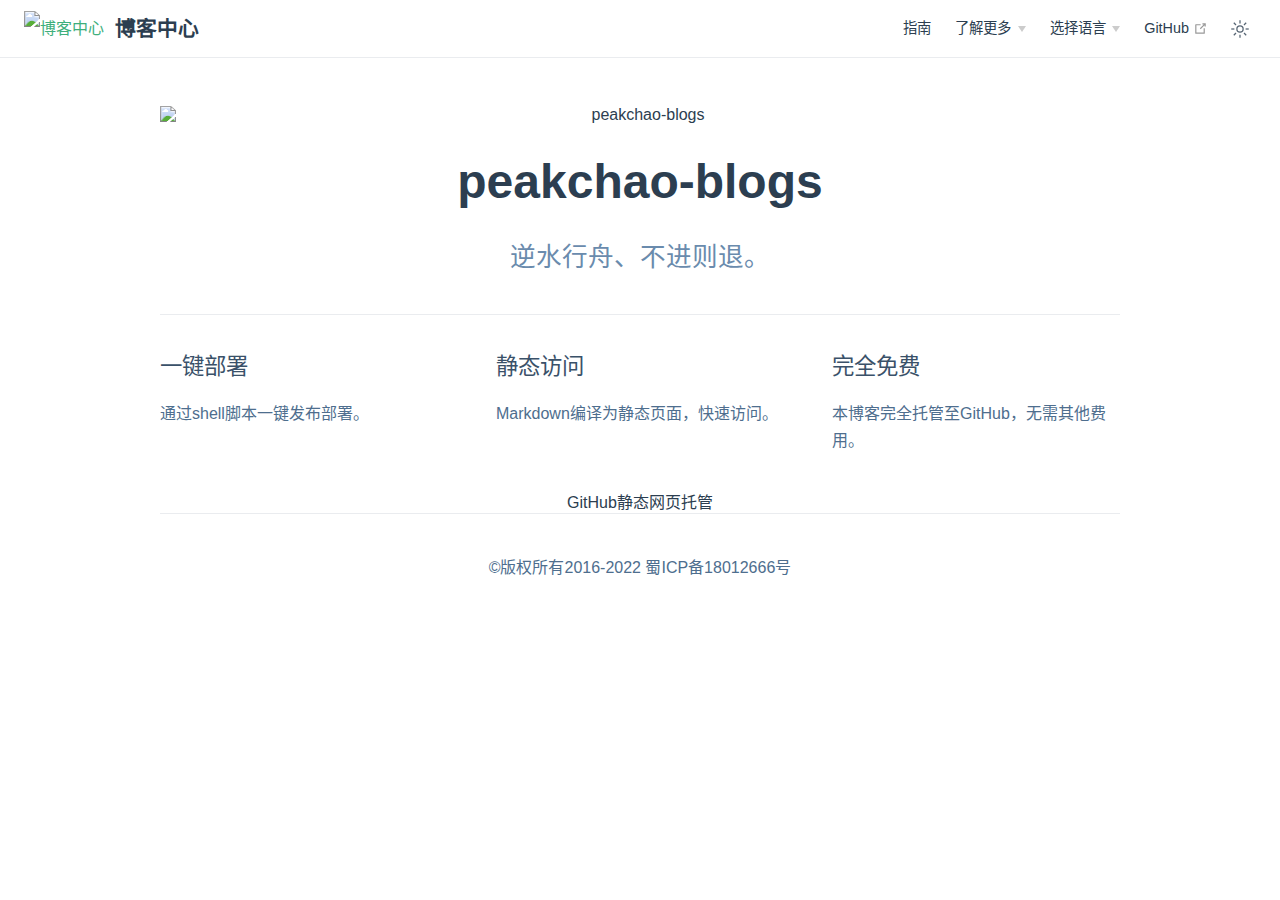
==== index.html @ 65d9a2ee "upload blog." ====
<!DOCTYPE html>
<html lang="zh-CN">
  <head>
    <meta charset="utf-8">
    <meta name="viewport" content="width=device-width,initial-scale=1">
    <meta name="generator" content="VuePress 2.0.0-beta.36">
    <style>
      :root {
        --c-bg: #fff;
      }
      html.dark {
        --c-bg: #22272e;
      }
      html, body {
        background-color: var(--c-bg);
      }
    </style>
    <script>
      const userMode = localStorage.getItem('vuepress-color-scheme');
			const systemDarkMode = window.matchMedia && window.matchMedia('(prefers-color-scheme: dark)').matches;
			if (userMode === 'dark' || (userMode !== 'light' && systemDarkMode)) {
				document.documentElement.classList.toggle('dark', true);
			}
    </script>
    <title>博客中心</title><meta name="description" content="peakchao-博客中心">
    <link rel="modulepreload" href="/assets/app.62f6aada.js"><link rel="modulepreload" href="/assets/index.html.5639ca70.js"><link rel="modulepreload" href="/assets/index.html.560ec2fd.js"><link rel="modulepreload" href="/assets/plugin-vue_export-helper.21dcd24c.js">
    <link rel="stylesheet" href="/assets/style.39d5bbe5.css">
  </head>
  <body>
    <div id="app"><!--[--><div class="theme-container no-sidebar"><!--[--><header ref_key="navbar" class="navbar"><div class="toggle-sidebar-button" title="toggle sidebar" aria-expanded="false" role="button" tabindex="0"><div class="icon" aria-hidden="true"><span></span><span></span><span></span></div></div><span><a aria-current="page" href="/" class="router-link-active router-link-exact-active"><img class="logo" src="/favicon.ico" alt="博客中心"><span class="site-name can-hide">博客中心</span></a></span><div class="navbar-items-wrapper" style=""><!--[--><!--]--><nav class="navbar-items can-hide"><!--[--><div class="navbar-item"><a href="/zh/guide/" class="" aria-label="指南"><!--[--><!--]--> 指南 <!--[--><!--]--></a></div><div class="navbar-item"><div class="navbar-dropdown-wrapper"><button class="navbar-dropdown-title" type="button" aria-label="了解更多"><span class="title">了解更多</span><span class="arrow down"></span></button><button class="navbar-dropdown-title-mobile" type="button" aria-label="了解更多"><span class="title">了解更多</span><span class="right arrow"></span></button><!--[--><ul style="display:none;" class="navbar-dropdown"><!--[--><li class="navbar-dropdown-item"><!--[--><h4 class="navbar-dropdown-subtitle"><span>深入</span></h4><ul class="navbar-dropdown-subitem-wrapper"><!--[--><li class="navbar-dropdown-subitem"><a href="/zh/advanced/architecture.md" class="" aria-label="/zh/advanced/architecture.md"><!--[--><!--]--> /zh/advanced/architecture.md <!--[--><!--]--></a></li><li class="navbar-dropdown-subitem"><a href="/zh/advanced/plugin.md" class="" aria-label="/zh/advanced/plugin.md"><!--[--><!--]--> /zh/advanced/plugin.md <!--[--><!--]--></a></li><li class="navbar-dropdown-subitem"><a href="/zh/advanced/theme.md" class="" aria-label="/zh/advanced/theme.md"><!--[--><!--]--> /zh/advanced/theme.md <!--[--><!--]--></a></li><li class="navbar-dropdown-subitem"><a href="/zh/advanced/cookbook/" class="" aria-label="Cookbook"><!--[--><!--]--> Cookbook <!--[--><!--]--></a></li><!--]--></ul><!--]--></li><li class="navbar-dropdown-item"><!--[--><h4 class="navbar-dropdown-subtitle"><span>其他资源</span></h4><ul class="navbar-dropdown-subitem-wrapper"><!--[--><li class="navbar-dropdown-subitem"><a href="/zh/contributing.md" class="" aria-label="/zh/contributing.md"><!--[--><!--]--> /zh/contributing.md <!--[--><!--]--></a></li><li class="navbar-dropdown-subitem"><a class="external-link" href="https://github.com/vuepress/awesome-vuepress" rel="noopener noreferrer" target="_blank" aria-label="Awesome VuePress"><!--[--><!--]--> Awesome VuePress <span><svg class="external-link-icon" xmlns="http://www.w3.org/2000/svg" aria-hidden="true" focusable="false" x="0px" y="0px" viewbox="0 0 100 100" width="15" height="15"><path fill="currentColor" d="M18.8,85.1h56l0,0c2.2,0,4-1.8,4-4v-32h-8v28h-48v-48h28v-8h-32l0,0c-2.2,0-4,1.8-4,4v56C14.8,83.3,16.6,85.1,18.8,85.1z"></path><polygon fill="currentColor" points="45.7,48.7 51.3,54.3 77.2,28.5 77.2,37.2 85.2,37.2 85.2,14.9 62.8,14.9 62.8,22.9 71.5,22.9"></polygon></svg><span class="external-link-icon-sr-only">open in new window</span></span><!--[--><!--]--></a></li><!--]--></ul><!--]--></li><!--]--></ul><!--]--></div></div><div class="navbar-item"><div class="navbar-dropdown-wrapper"><button class="navbar-dropdown-title" type="button" aria-label="111"><span class="title">选择语言</span><span class="arrow down"></span></button><button class="navbar-dropdown-title-mobile" type="button" aria-label="111"><span class="title">选择语言</span><span class="right arrow"></span></button><!--[--><ul style="display:none;" class="navbar-dropdown"><!--[--><li class="navbar-dropdown-item"><a href="/en/" class="" aria-label="English"><!--[--><!--]--> English <!--[--><!--]--></a></li><li class="navbar-dropdown-item"><a aria-current="page" href="/" class="router-link-active router-link-exact-active" aria-label="简体中文"><!--[--><!--]--> 简体中文 <!--[--><!--]--></a></li><!--]--></ul><!--]--></div></div><div class="navbar-item"><a class="external-link" href="https://github.com/zhangzhichaolove/zhangzhichaolove.github.io" rel="noopener noreferrer" target="_blank" aria-label="GitHub"><!--[--><!--]--> GitHub <span><svg class="external-link-icon" xmlns="http://www.w3.org/2000/svg" aria-hidden="true" focusable="false" x="0px" y="0px" viewbox="0 0 100 100" width="15" height="15"><path fill="currentColor" d="M18.8,85.1h56l0,0c2.2,0,4-1.8,4-4v-32h-8v28h-48v-48h28v-8h-32l0,0c-2.2,0-4,1.8-4,4v56C14.8,83.3,16.6,85.1,18.8,85.1z"></path><polygon fill="currentColor" points="45.7,48.7 51.3,54.3 77.2,28.5 77.2,37.2 85.2,37.2 85.2,14.9 62.8,14.9 62.8,22.9 71.5,22.9"></polygon></svg><span class="external-link-icon-sr-only">open in new window</span></span><!--[--><!--]--></a></div><!--]--></nav><!--[--><!--]--><button class="toggle-dark-button" title="toggle dark mode"><svg style="" class="icon" focusable="false" viewBox="0 0 32 32"><path d="M16 12.005a4 4 0 1 1-4 4a4.005 4.005 0 0 1 4-4m0-2a6 6 0 1 0 6 6a6 6 0 0 0-6-6z" fill="currentColor"></path><path d="M5.394 6.813l1.414-1.415l3.506 3.506L8.9 10.318z" fill="currentColor"></path><path d="M2 15.005h5v2H2z" fill="currentColor"></path><path d="M5.394 25.197L8.9 21.691l1.414 1.415l-3.506 3.505z" fill="currentColor"></path><path d="M15 25.005h2v5h-2z" fill="currentColor"></path><path d="M21.687 23.106l1.414-1.415l3.506 3.506l-1.414 1.414z" fill="currentColor"></path><path d="M25 15.005h5v2h-5z" fill="currentColor"></path><path d="M21.687 8.904l3.506-3.506l1.414 1.415l-3.506 3.505z" fill="currentColor"></path><path d="M15 2.005h2v5h-2z" fill="currentColor"></path></svg><svg style="display:none;" class="icon" focusable="false" viewBox="0 0 32 32"><path d="M13.502 5.414a15.075 15.075 0 0 0 11.594 18.194a11.113 11.113 0 0 1-7.975 3.39c-.138 0-.278.005-.418 0a11.094 11.094 0 0 1-3.2-21.584M14.98 3a1.002 1.002 0 0 0-.175.016a13.096 13.096 0 0 0 1.825 25.981c.164.006.328 0 .49 0a13.072 13.072 0 0 0 10.703-5.555a1.01 1.01 0 0 0-.783-1.565A13.08 13.08 0 0 1 15.89 4.38A1.015 1.015 0 0 0 14.98 3z" fill="currentColor"></path></svg></button><!----></div></header><!--]--><div class="sidebar-mask"></div><!--[--><aside class="sidebar"><nav class="navbar-items"><!--[--><div class="navbar-item"><a href="/zh/guide/" class="" aria-label="指南"><!--[--><!--]--> 指南 <!--[--><!--]--></a></div><div class="navbar-item"><div class="navbar-dropdown-wrapper"><button class="navbar-dropdown-title" type="button" aria-label="了解更多"><span class="title">了解更多</span><span class="arrow down"></span></button><button class="navbar-dropdown-title-mobile" type="button" aria-label="了解更多"><span class="title">了解更多</span><span class="right arrow"></span></button><!--[--><ul style="display:none;" class="navbar-dropdown"><!--[--><li class="navbar-dropdown-item"><!--[--><h4 class="navbar-dropdown-subtitle"><span>深入</span></h4><ul class="navbar-dropdown-subitem-wrapper"><!--[--><li class="navbar-dropdown-subitem"><a href="/zh/advanced/architecture.md" class="" aria-label="/zh/advanced/architecture.md"><!--[--><!--]--> /zh/advanced/architecture.md <!--[--><!--]--></a></li><li class="navbar-dropdown-subitem"><a href="/zh/advanced/plugin.md" class="" aria-label="/zh/advanced/plugin.md"><!--[--><!--]--> /zh/advanced/plugin.md <!--[--><!--]--></a></li><li class="navbar-dropdown-subitem"><a href="/zh/advanced/theme.md" class="" aria-label="/zh/advanced/theme.md"><!--[--><!--]--> /zh/advanced/theme.md <!--[--><!--]--></a></li><li class="navbar-dropdown-subitem"><a href="/zh/advanced/cookbook/" class="" aria-label="Cookbook"><!--[--><!--]--> Cookbook <!--[--><!--]--></a></li><!--]--></ul><!--]--></li><li class="navbar-dropdown-item"><!--[--><h4 class="navbar-dropdown-subtitle"><span>其他资源</span></h4><ul class="navbar-dropdown-subitem-wrapper"><!--[--><li class="navbar-dropdown-subitem"><a href="/zh/contributing.md" class="" aria-label="/zh/contributing.md"><!--[--><!--]--> /zh/contributing.md <!--[--><!--]--></a></li><li class="navbar-dropdown-subitem"><a class="external-link" href="https://github.com/vuepress/awesome-vuepress" rel="noopener noreferrer" target="_blank" aria-label="Awesome VuePress"><!--[--><!--]--> Awesome VuePress <span><svg class="external-link-icon" xmlns="http://www.w3.org/2000/svg" aria-hidden="true" focusable="false" x="0px" y="0px" viewbox="0 0 100 100" width="15" height="15"><path fill="currentColor" d="M18.8,85.1h56l0,0c2.2,0,4-1.8,4-4v-32h-8v28h-48v-48h28v-8h-32l0,0c-2.2,0-4,1.8-4,4v56C14.8,83.3,16.6,85.1,18.8,85.1z"></path><polygon fill="currentColor" points="45.7,48.7 51.3,54.3 77.2,28.5 77.2,37.2 85.2,37.2 85.2,14.9 62.8,14.9 62.8,22.9 71.5,22.9"></polygon></svg><span class="external-link-icon-sr-only">open in new window</span></span><!--[--><!--]--></a></li><!--]--></ul><!--]--></li><!--]--></ul><!--]--></div></div><div class="navbar-item"><div class="navbar-dropdown-wrapper"><button class="navbar-dropdown-title" type="button" aria-label="111"><span class="title">选择语言</span><span class="arrow down"></span></button><button class="navbar-dropdown-title-mobile" type="button" aria-label="111"><span class="title">选择语言</span><span class="right arrow"></span></button><!--[--><ul style="display:none;" class="navbar-dropdown"><!--[--><li class="navbar-dropdown-item"><a href="/en/" class="" aria-label="English"><!--[--><!--]--> English <!--[--><!--]--></a></li><li class="navbar-dropdown-item"><a aria-current="page" href="/" class="router-link-active router-link-exact-active" aria-label="简体中文"><!--[--><!--]--> 简体中文 <!--[--><!--]--></a></li><!--]--></ul><!--]--></div></div><div class="navbar-item"><a class="external-link" href="https://github.com/zhangzhichaolove/zhangzhichaolove.github.io" rel="noopener noreferrer" target="_blank" aria-label="GitHub"><!--[--><!--]--> GitHub <span><svg class="external-link-icon" xmlns="http://www.w3.org/2000/svg" aria-hidden="true" focusable="false" x="0px" y="0px" viewbox="0 0 100 100" width="15" height="15"><path fill="currentColor" d="M18.8,85.1h56l0,0c2.2,0,4-1.8,4-4v-32h-8v28h-48v-48h28v-8h-32l0,0c-2.2,0-4,1.8-4,4v56C14.8,83.3,16.6,85.1,18.8,85.1z"></path><polygon fill="currentColor" points="45.7,48.7 51.3,54.3 77.2,28.5 77.2,37.2 85.2,37.2 85.2,14.9 62.8,14.9 62.8,22.9 71.5,22.9"></polygon></svg><span class="external-link-icon-sr-only">open in new window</span></span><!--[--><!--]--></a></div><!--]--></nav><!--[--><!--]--><!----><!--[--><!--]--></aside><!--]--><!--[--><main class="home"><header class="hero"><img src="/favicon.ico" alt="peakchao-blogs"><h1 id="main-title">peakchao-blogs</h1><p class="description">逆水行舟、不进则退。</p><!----></header><div class="features"><!--[--><div class="feature"><h2>一键部署</h2><p>通过shell脚本一键发布部署。</p></div><div class="feature"><h2>静态访问</h2><p>Markdown编译为静态页面，快速访问。</p></div><div class="feature"><h2>完全免费</h2><p>本博客完全托管至GitHub，无需其他费用。</p></div><!--]--></div><div class="theme-default-content custom"><div align="center"><span size="70">GitHub静态网页托管</span></div></div><!--[--><div class="footer">©版权所有2016-2022 蜀ICP备18012666号</div><!--]--></main><!--]--></div><!----><!--]--></div>
    <script type="module" src="/assets/app.62f6aada.js" defer></script>
  </body>
</html>
---- assets/style.39d5bbe5.css ----
:root{--external-link-icon-color:#aaa}.external-link-icon{position:relative;display:inline-block;color:var(--external-link-icon-color);vertical-align:middle;top:-1px}.external-link-icon-sr-only{position:absolute;width:1px;height:1px;padding:0;margin:-1px;overflow:hidden;clip:rect(0,0,0,0);white-space:nowrap;border-width:0;-webkit-user-select:none;-moz-user-select:none;-ms-user-select:none;user-select:none}:root{--medium-zoom-z-index:100;--medium-zoom-bg-color:#ffffff;--medium-zoom-opacity:1}.medium-zoom-overlay{background-color:var(--medium-zoom-bg-color)!important;z-index:var(--medium-zoom-z-index)}.medium-zoom-overlay~img{z-index:calc(var(--medium-zoom-z-index) + 1)}.medium-zoom--opened .medium-zoom-overlay{opacity:var(--medium-zoom-opacity)}:root{--c-brand:#3eaf7c;--c-brand-light:#4abf8a;--c-bg:#ffffff;--c-bg-light:#f3f4f5;--c-bg-lighter:#eeeeee;--c-bg-navbar:var(--c-bg);--c-bg-sidebar:var(--c-bg);--c-bg-arrow:#cccccc;--c-text:#2c3e50;--c-text-accent:var(--c-brand);--c-text-light:#3a5169;--c-text-lighter:#4e6e8e;--c-text-lightest:#6a8bad;--c-text-quote:#999999;--c-border:#eaecef;--c-border-dark:#dfe2e5;--c-tip:#42b983;--c-tip-bg:var(--c-bg-light);--c-tip-title:var(--c-text);--c-tip-text:var(--c-text);--c-tip-text-accent:var(--c-text-accent);--c-warning:#e7c000;--c-warning-bg:#fffae3;--c-warning-title:#ad9000;--c-warning-text:#746000;--c-warning-text-accent:var(--c-text);--c-danger:#cc0000;--c-danger-bg:#ffe0e0;--c-danger-title:#990000;--c-danger-text:#660000;--c-danger-text-accent:var(--c-text);--c-details-bg:#eeeeee;--c-badge-tip:var(--c-tip);--c-badge-warning:var(--c-warning);--c-badge-danger:var(--c-danger);--t-color:.3s ease;--t-transform:.3s ease;--code-bg-color:#282c34;--code-hl-bg-color:rgba(0, 0, 0, .66);--code-ln-color:#9e9e9e;--code-ln-wrapper-width:3.5rem;--font-family:-apple-system, BlinkMacSystemFont, "Segoe UI", Roboto, Oxygen, Ubuntu, Cantarell, "Fira Sans", "Droid Sans", "Helvetica Neue", sans-serif;--font-family-code:Consolas, Monaco, "Andale Mono", "Ubuntu Mono", monospace;--navbar-height:3.6rem;--navbar-padding-v:.7rem;--navbar-padding-h:1.5rem;--sidebar-width:20rem;--sidebar-width-mobile:calc(var(--sidebar-width) * .82);--content-width:740px;--homepage-width:960px}.back-to-top{--back-to-top-color:var(--c-brand);--back-to-top-color-hover:var(--c-brand-light)}.DocSearch{--docsearch-primary-color:var(--c-brand);--docsearch-text-color:var(--c-text);--docsearch-highlight-color:var(--c-brand);--docsearch-muted-color:var(--c-text-quote);--docsearch-container-background:rgba(9, 10, 17, .8);--docsearch-modal-background:var(--c-bg-light);--docsearch-searchbox-background:var(--c-bg-lighter);--docsearch-searchbox-focus-background:var(--c-bg);--docsearch-searchbox-shadow:inset 0 0 0 2px var(--c-brand);--docsearch-hit-color:var(--c-text-light);--docsearch-hit-active-color:var(--c-bg);--docsearch-hit-background:var(--c-bg);--docsearch-hit-shadow:0 1px 3px 0 var(--c-border-dark);--docsearch-footer-background:var(--c-bg)}.external-link-icon{--external-link-icon-color:var(--c-text-quote)}.medium-zoom-overlay{--medium-zoom-bg-color:var(--c-bg)}#nprogress{--nprogress-color:var(--c-brand)}.pwa-popup{--pwa-popup-text-color:var(--c-text);--pwa-popup-bg-color:var(--c-bg);--pwa-popup-border-color:var(--c-brand);--pwa-popup-shadow:0 4px 16px var(--c-brand);--pwa-popup-btn-text-color:var(--c-bg);--pwa-popup-btn-bg-color:var(--c-brand);--pwa-popup-btn-hover-bg-color:var(--c-brand-light)}.search-box{--search-bg-color:var(--c-bg);--search-accent-color:var(--c-brand);--search-text-color:var(--c-text);--search-border-color:var(--c-border);--search-item-text-color:var(--c-text-lighter);--search-item-focus-bg-color:var(--c-bg-light)}html.dark{--c-brand:#3aa675;--c-brand-light:#349469;--c-bg:#22272e;--c-bg-light:#2b313a;--c-bg-lighter:#262c34;--c-text:#adbac7;--c-text-light:#96a7b7;--c-text-lighter:#8b9eb0;--c-text-lightest:#8094a8;--c-border:#3e4c5a;--c-border-dark:#34404c;--c-tip:#318a62;--c-warning:#ceab00;--c-warning-bg:#7e755b;--c-warning-title:#ceac03;--c-warning-text:#362e00;--c-danger:#940000;--c-danger-bg:#806161;--c-danger-title:#610000;--c-danger-text:#3a0000;--c-details-bg:#323843;--code-hl-bg-color:#363b46;color-scheme:dark}html.dark .DocSearch{--docsearch-logo-color:var(--c-text);--docsearch-modal-shadow:inset 1px 1px 0 0 #2c2e40, 0 3px 8px 0 #000309;--docsearch-key-shadow:inset 0 -2px 0 0 #282d55, inset 0 0 1px 1px #51577d, 0 2px 2px 0 rgba(3, 4, 9, .3);--docsearch-key-gradient:linear-gradient(-225deg, #444950, #1c1e21);--docsearch-footer-shadow:inset 0 1px 0 0 rgba(73, 76, 106, .5), 0 -4px 8px 0 rgba(0, 0, 0, .2)}body,html{padding:0;margin:0;background-color:var(--c-bg);transition:background-color var(--t-color)}body{font-family:var(--font-family);-webkit-font-smoothing:antialiased;-moz-osx-font-smoothing:grayscale;font-size:16px}a,p a code{color:var(--c-text-accent)}a{font-weight:500;text-decoration:none;overflow-wrap:break-word}p a code{font-weight:400}code,kbd{font-family:var(--font-family-code)}body,kbd{color:var(--c-text)}kbd{background:var(--c-bg-lighter);border:solid .15rem var(--c-border-dark);border-bottom:solid .25rem var(--c-border-dark);border-radius:.15rem;padding:0 .15em}code{color:var(--c-text-lighter);padding:.25rem .5rem;font-size:.85em;background-color:var(--c-bg-light);border-radius:3px;overflow-wrap:break-word;transition:background-color var(--t-color)}blockquote{font-size:1rem;color:var(--c-text-quote);border-left:.2rem solid var(--c-border-dark);margin:1rem 0;padding:.25rem 0 .25rem 1rem}blockquote>p,code{margin:0}ol,ul{padding-left:1.2em}strong{font-weight:600}h1,h2,h3,h4,h5,h6{font-weight:600;line-height:1.25}h1:focus-visible,h2:focus-visible,h3:focus-visible,h4:focus-visible,h5:focus-visible,h6:focus-visible{outline:0}h1:hover .header-anchor,h2:hover .header-anchor,h3:hover .header-anchor,h4:hover .header-anchor,h5:hover .header-anchor,h6:hover .header-anchor{opacity:1}h1{font-size:2.2rem}h2{font-size:1.65rem;padding-bottom:.3rem;border-bottom:1px solid var(--c-border);transition:border-color var(--t-color)}h3{font-size:1.35rem}h4{font-size:1.15rem}h5{font-size:1.05rem}h6{font-size:1rem}a.header-anchor{font-size:.85em;float:left;margin-left:-.87em;padding-right:.23em;margin-top:.125em;opacity:0}a.header-anchor:hover{text-decoration:none}a.header-anchor:focus-visible{opacity:1}ol,p,ul{line-height:1.7}hr{border:0;border-top:1px solid var(--c-border)}table,tr{transition:border-color var(--t-color)}table{border-collapse:collapse;margin:1rem 0;display:block;overflow-x:auto}tr{border-top:1px solid var(--c-border-dark)}tr:nth-child(2n){background-color:var(--c-bg-light);transition:background-color var(--t-color)}td,th{padding:.6em 1em;border:1px solid var(--c-border-dark);transition:border-color var(--t-color)}.arrow,.badge{display:inline-block}.arrow{width:0;height:0}.arrow.down,.arrow.up{border-left:4px solid transparent;border-right:4px solid transparent}.arrow.up{border-bottom:6px solid var(--c-bg-arrow)}.arrow.down{border-top:6px solid var(--c-bg-arrow)}.arrow.left,.arrow.right{border-top:4px solid transparent;border-bottom:4px solid transparent}.arrow.right{border-left:6px solid var(--c-bg-arrow)}.arrow.left{border-right:6px solid var(--c-bg-arrow)}.badge{font-size:14px;height:18px;line-height:18px;border-radius:3px;padding:0 6px;color:var(--c-bg);vertical-align:top;transition:color var(--t-color),background-color var(--t-color)}.badge.tip{background-color:var(--c-badge-tip)}.badge.warning{background-color:var(--c-badge-warning)}.badge.danger{background-color:var(--c-badge-danger)}.badge+.badge{margin-left:5px}code[class*=language-],pre[class*=language-]{color:#ccc;background:0 0;font-family:var(--font-family-code);font-size:1em;text-align:left;white-space:pre;word-spacing:normal;word-break:normal;word-wrap:normal;line-height:1.5;-moz-tab-size:4;-o-tab-size:4;tab-size:4;-webkit-hyphens:none;-ms-hyphens:none;hyphens:none}pre[class*=language-]{padding:1em;margin:.5em 0;overflow:auto}:not(pre)>code[class*=language-],pre[class*=language-]{background:#2d2d2d}:not(pre)>code[class*=language-]{padding:.1em;border-radius:.3em;white-space:normal}.token.block-comment,.token.cdata,.token.comment,.token.doctype,.token.prolog{color:#999}.token.punctuation{color:#ccc}.token.attr-name,.token.deleted,.token.namespace,.token.tag{color:#ec5975}.token.function-name{color:#6196cc}.token.boolean,.token.function,.token.number{color:#f08d49}.token.class-name,.token.constant,.token.property,.token.symbol{color:#f8c555}.token.atrule,.token.builtin,.token.important,.token.keyword,.token.selector{color:#cc99cd}.token.attr-value,.token.char,.token.regex,.token.string,.token.variable{color:#7ec699}.token.entity,.token.operator,.token.url{color:#67cdcc}.token.bold,.token.important{font-weight:700}.token.italic{font-style:italic}.token.entity{cursor:help}.token.inserted{color:#3eaf7c}.theme-default-content pre,.theme-default-content pre[class*=language-]{line-height:1.4;padding:1.3rem 1.5rem;margin:.85rem 0;border-radius:6px;overflow:auto}.theme-default-content pre code,.theme-default-content pre[class*=language-] code{color:#fff;padding:0;background-color:transparent;border-radius:0;overflow-wrap:unset;-webkit-font-smoothing:auto;-moz-osx-font-smoothing:auto}.theme-default-content .line-number{font-family:var(--font-family-code)}div[class*=language-]{position:relative;background-color:var(--code-bg-color);border-radius:6px}div[class*=language-]:before{position:absolute;z-index:3;top:.8em;right:1em;font-size:.75rem;color:var(--code-ln-color)}div[class*=language-] pre,div[class*=language-] pre[class*=language-]{background:0 0!important;position:relative;z-index:1}div[class*=language-] .highlight-lines{-webkit-user-select:none;-moz-user-select:none;-ms-user-select:none;user-select:none;padding-top:1.3rem;position:absolute;top:0;left:0;width:100%;line-height:1.4}div[class*=language-] .highlight-lines .highlight-line{background-color:var(--code-hl-bg-color)}div[class*=language-]:not(.line-numbers-mode) .line-numbers{display:none}div[class*=language-].line-numbers-mode .highlight-lines .highlight-line{position:relative}div[class*=language-].line-numbers-mode .highlight-lines .highlight-line:before{content:" ";position:absolute;z-index:2;left:0;top:0;display:block;width:var(--code-ln-wrapper-width);height:100%}div[class*=language-].line-numbers-mode pre{margin-left:var(--code-ln-wrapper-width);padding-left:1rem;vertical-align:middle}div[class*=language-].line-numbers-mode .line-numbers{position:absolute;top:0;width:var(--code-ln-wrapper-width);text-align:center;color:var(--code-ln-color);padding-top:1.25rem;line-height:1.4}div[class*=language-].line-numbers-mode .line-numbers .line-number,div[class*=language-].line-numbers-mode .line-numbers br{-webkit-user-select:none;-moz-user-select:none;-ms-user-select:none;user-select:none}div[class*=language-].line-numbers-mode .line-numbers .line-number{position:relative;z-index:3;font-size:.85em;line-height:0}div[class*=language-].line-numbers-mode:after{content:"";position:absolute;top:0;left:0;width:var(--code-ln-wrapper-width);height:100%;border-radius:6px 0 0 6px;border-right:1px solid var(--code-hl-bg-color)}div[class*=language-].ext-c:before{content:"c"}div[class*=language-].ext-cpp:before{content:"cpp"}div[class*=language-].ext-cs:before{content:"cs"}div[class*=language-].ext-css:before{content:"css"}div[class*=language-].ext-dart:before{content:"dart"}div[class*=language-].ext-docker:before{content:"docker"}div[class*=language-].ext-fs:before{content:"fs"}div[class*=language-].ext-go:before{content:"go"}div[class*=language-].ext-html:before{content:"html"}div[class*=language-].ext-java:before{content:"java"}div[class*=language-].ext-js:before{content:"js"}div[class*=language-].ext-json:before{content:"json"}div[class*=language-].ext-kt:before{content:"kt"}div[class*=language-].ext-less:before{content:"less"}div[class*=language-].ext-makefile:before{content:"makefile"}div[class*=language-].ext-md:before{content:"md"}div[class*=language-].ext-php:before{content:"php"}div[class*=language-].ext-py:before{content:"py"}div[class*=language-].ext-rb:before{content:"rb"}div[class*=language-].ext-rs:before{content:"rs"}div[class*=language-].ext-sass:before{content:"sass"}div[class*=language-].ext-scss:before{content:"scss"}div[class*=language-].ext-sh:before{content:"sh"}div[class*=language-].ext-styl:before{content:"styl"}div[class*=language-].ext-ts:before{content:"ts"}div[class*=language-].ext-toml:before{content:"toml"}div[class*=language-].ext-vue:before{content:"vue"}div[class*=language-].ext-yml:before{content:"yml"}@media (max-width:419px){.theme-default-content div[class*=language-]{margin:.85rem -1.5rem;border-radius:0}}.code-group__nav{margin-top:.85rem;margin-bottom:calc(-1.7rem - 6px);padding-bottom:calc(1.7rem - 6px);padding-left:10px;padding-top:10px;border-top-left-radius:6px;border-top-right-radius:6px;background-color:var(--code-bg-color)}.code-group__ul{margin:auto 0;padding-left:0;display:inline-flex;list-style:none}.code-group__nav-tab{border:0;padding:5px;cursor:pointer;background-color:transparent;font-size:.85em;line-height:1.4;color:#ffffffe6;font-weight:600}.code-group__nav-tab:focus{outline:0}.code-group__nav-tab:focus-visible{outline:1px solid rgba(255,255,255,.9)}.code-group__nav-tab-active{border-bottom:var(--c-brand) 1px solid}@media (max-width:419px){.code-group__nav{margin-left:-1.5rem;margin-right:-1.5rem;border-radius:0}}.code-group-item,.navbar-dropdown-wrapper .navbar-dropdown .navbar-dropdown-item .navbar-dropdown-subtitle>a.router-link-active:after{display:none}.code-group-item__active{display:block}.code-group-item>pre{background-color:orange}.custom-container{transition:color var(--t-color),border-color var(--t-color),background-color var(--t-color)}.custom-container .custom-container-title{font-weight:600}.custom-container .custom-container-title:not(:only-child){margin-bottom:-.4rem}.custom-container.danger,.custom-container.tip,.custom-container.warning{padding:.1rem 1.5rem;border-left-width:.5rem;border-left-style:solid;margin:1rem 0}.custom-container.tip{border-color:var(--c-tip);background-color:var(--c-tip-bg);color:var(--c-tip-text)}.custom-container.tip .custom-container-title{color:var(--c-tip-title)}.custom-container.tip a{color:var(--c-tip-text-accent)}.custom-container.warning{border-color:var(--c-warning);background-color:var(--c-warning-bg);color:var(--c-warning-text)}.custom-container.warning .custom-container-title{color:var(--c-warning-title)}.custom-container.warning a{color:var(--c-warning-text-accent)}.custom-container.danger{border-color:var(--c-danger);background-color:var(--c-danger-bg);color:var(--c-danger-text)}.custom-container.danger .custom-container-title{color:var(--c-danger-title)}.custom-container.danger a{color:var(--c-danger-text-accent)}.custom-container.details{display:block;position:relative;border-radius:2px;margin:1.6em 0;padding:1.6em;background-color:var(--c-details-bg)}.custom-container.details h4{margin-top:0}.custom-container.details figure:last-child,.custom-container.details p:last-child{margin-bottom:0;padding-bottom:0}.custom-container.details summary{outline:0;cursor:pointer}.home{padding:var(--navbar-height) 2rem 0;max-width:var(--homepage-width);margin:0 auto;display:block}.home .hero{text-align:center}.home .hero img{max-width:100%;max-height:280px;display:block;margin:3rem auto 1.5rem}.home .hero h1{font-size:3rem}.home .hero .actions,.home .hero .description,.home .hero h1{margin:1.8rem auto}.home .hero .actions{display:flex;flex-wrap:wrap;gap:1rem;justify-content:center}.home .hero .description{max-width:35rem;font-size:1.6rem;line-height:1.3;color:var(--c-text-lightest)}.home .hero .action-button{display:inline-block;font-size:1.2rem;padding:.8rem 1.6rem;border-width:2px;border-style:solid;border-radius:4px;transition:background-color var(--t-color);box-sizing:border-box}.home .hero .action-button.primary{color:var(--c-bg);background-color:var(--c-brand);border-color:var(--c-brand)}.home .hero .action-button.primary:hover{background-color:var(--c-brand-light)}.home .hero .action-button.secondary{color:var(--c-brand);background-color:var(--c-bg);border-color:var(--c-brand)}.home .hero .action-button.secondary:hover{color:var(--c-bg);background-color:var(--c-brand-light)}.home .features{border-top:1px solid var(--c-border);transition:border-color var(--t-color);padding:1.2rem 0;margin-top:2.5rem;display:flex;flex-wrap:wrap;align-items:flex-start;align-content:stretch;justify-content:space-between}.home .feature{flex-grow:1;flex-basis:30%;max-width:30%}.home .feature h2{font-size:1.4rem;font-weight:500;border-bottom:none;padding-bottom:0;color:var(--c-text-light)}.home .feature p,.home .footer{color:var(--c-text-lighter)}.home .footer{padding:2.5rem;border-top:1px solid var(--c-border);text-align:center;transition:border-color var(--t-color)}@media (max-width:719px){.home .features{flex-direction:column}.home .feature{max-width:100%;padding:0 2.5rem}}@media (max-width:419px){.home{padding-left:1.5rem;padding-right:1.5rem}.home .hero img{max-height:210px;margin:2rem auto 1.2rem}.home .hero h1{font-size:2rem}.home .hero .actions,.home .hero .description,.home .hero h1{margin:1.2rem auto}.home .hero .description{font-size:1.2rem}.home .hero .action-button{font-size:1rem;padding:.6rem 1.2rem}.home .feature h2{font-size:1.25rem}}.page{padding-top:var(--navbar-height);padding-left:var(--sidebar-width)}.navbar,.sidebar{position:fixed;left:0;box-sizing:border-box}.navbar{z-index:20;top:0;right:0;height:var(--navbar-height);border-bottom:1px solid var(--c-border);background-color:var(--c-bg-navbar);transition:background-color var(--t-color),border-color var(--t-color)}.sidebar{font-size:16px;width:var(--sidebar-width);z-index:10;margin:0;top:var(--navbar-height);bottom:0;border-right:1px solid var(--c-border);overflow-y:auto;scrollbar-width:thin;scrollbar-color:var(--c-brand) var(--c-border);background-color:var(--c-bg-sidebar);transition:transform var(--t-transform),background-color var(--t-color),border-color var(--t-color)}.sidebar::-webkit-scrollbar{width:7px}.sidebar::-webkit-scrollbar-track{background-color:var(--c-border)}.sidebar::-webkit-scrollbar-thumb{background-color:var(--c-brand)}.sidebar-mask{position:fixed;z-index:9;top:0;left:0;width:100vw;height:100vh;display:none}.theme-container.sidebar-open .sidebar-mask{display:block}.theme-container.sidebar-open .navbar>.toggle-sidebar-button .icon span:nth-child(1){transform:rotate(45deg) translate3d(5.5px,5.5px,0)}.theme-container.sidebar-open .navbar>.toggle-sidebar-button .icon span:nth-child(2){transform:scale3d(0,1,1)}.theme-container.sidebar-open .navbar>.toggle-sidebar-button .icon span:nth-child(3){transform:rotate(-45deg) translate3d(6px,-6px,0)}.theme-container.sidebar-open .navbar>.toggle-sidebar-button .icon span:nth-child(1),.theme-container.sidebar-open .navbar>.toggle-sidebar-button .icon span:nth-child(3){transform-origin:center}.theme-container.no-navbar .theme-default-content:not(.custom)>h1,.theme-container.no-navbar h2,.theme-container.no-navbar h3,.theme-container.no-navbar h4,.theme-container.no-navbar h5,.theme-container.no-navbar h6{margin-top:1.5rem;padding-top:0}.theme-container.no-navbar .page{padding-top:0}.theme-container.no-navbar .sidebar{top:0}@media (min-width:720px){.theme-container.no-sidebar .sidebar{display:none}.theme-container.no-sidebar .page{padding-left:0}}.theme-default-content:not(.custom)>h1,.theme-default-content:not(.custom)>h2,.theme-default-content:not(.custom)>h3,.theme-default-content:not(.custom)>h4,.theme-default-content:not(.custom)>h5,.theme-default-content:not(.custom)>h6{margin-top:calc(.5rem - var(--navbar-height));padding-top:calc(1rem + var(--navbar-height));margin-bottom:0}.theme-default-content:not(.custom)>h1:first-child,.theme-default-content:not(.custom)>h2:first-child,.theme-default-content:not(.custom)>h3:first-child,.theme-default-content:not(.custom)>h4:first-child,.theme-default-content:not(.custom)>h5:first-child,.theme-default-content:not(.custom)>h6:first-child{margin-bottom:1rem}.theme-default-content:not(.custom)>h1:first-child+.custom-container,.theme-default-content:not(.custom)>h1:first-child+p,.theme-default-content:not(.custom)>h1:first-child+pre,.theme-default-content:not(.custom)>h2:first-child+.custom-container,.theme-default-content:not(.custom)>h2:first-child+p,.theme-default-content:not(.custom)>h2:first-child+pre,.theme-default-content:not(.custom)>h3:first-child+.custom-container,.theme-default-content:not(.custom)>h3:first-child+p,.theme-default-content:not(.custom)>h3:first-child+pre,.theme-default-content:not(.custom)>h4:first-child+.custom-container,.theme-default-content:not(.custom)>h4:first-child+p,.theme-default-content:not(.custom)>h4:first-child+pre,.theme-default-content:not(.custom)>h5:first-child+.custom-container,.theme-default-content:not(.custom)>h5:first-child+p,.theme-default-content:not(.custom)>h5:first-child+pre,.theme-default-content:not(.custom)>h6:first-child+.custom-container,.theme-default-content:not(.custom)>h6:first-child+p,.theme-default-content:not(.custom)>h6:first-child+pre{margin-top:2rem}.theme-default-content:not(.custom){max-width:var(--content-width);margin:0 auto;padding:2rem 2.5rem;padding-top:0}@media (max-width:959px){.theme-default-content:not(.custom){padding:2rem}}@media (max-width:419px){.theme-default-content:not(.custom){padding:1.5rem}}.theme-default-content:not(.custom) a:hover{text-decoration:underline}.theme-default-content:not(.custom) img{max-width:100%}.theme-default-content.custom{padding:0;margin:0}.theme-default-content.custom img{max-width:100%}@media (max-width:959px){.sidebar{font-size:15px;width:var(--sidebar-width-mobile)}.page{padding-left:var(--sidebar-width-mobile)}}@media (max-width:719px){.sidebar{top:0;padding-top:var(--navbar-height);transform:translate(-100%)}.page{padding-left:0}.theme-container.sidebar-open .sidebar{transform:translate(0)}.theme-container.no-navbar .sidebar{padding-top:0}}@media (max-width:419px){h1{font-size:1.9rem}}.navbar{--navbar-line-height:calc( var(--navbar-height) - 2 * var(--navbar-padding-v) );padding:var(--navbar-padding-v) var(--navbar-padding-h);line-height:var(--navbar-line-height)}.navbar .logo{height:var(--navbar-line-height);margin-right:var(--navbar-padding-v);vertical-align:top}.navbar .site-name{font-size:1.3rem;font-weight:600;color:var(--c-text);position:relative}.navbar .navbar-items-wrapper{display:flex;position:absolute;box-sizing:border-box;top:var(--navbar-padding-v);right:var(--navbar-padding-h);height:var(--navbar-line-height);padding-left:var(--navbar-padding-h);white-space:nowrap;font-size:.9rem}.navbar .navbar-items-wrapper .search-box{flex:0 0 auto;vertical-align:top}@media (max-width:719px){.navbar{padding-left:4rem}.navbar .can-hide{display:none}.navbar .site-name{width:calc(100vw - 9.4rem);overflow:hidden;white-space:nowrap;text-overflow:ellipsis}}.navbar-items,.navbar-items a{display:inline-block}.navbar-items a{line-height:1.4rem;color:inherit}.navbar-items a.router-link-active,.navbar-items a:hover{color:var(--c-text-accent)}.navbar-items .navbar-item{position:relative;display:inline-block;margin-left:1.5rem;line-height:var(--navbar-line-height)}.navbar-items .navbar-item:first-child{margin-left:0}@media (max-width:719px){.navbar-items .navbar-item{margin-left:0}}@media (min-width:719px){.navbar-items a.router-link-active,.navbar-items a:hover{color:var(--c-text)}.navbar-item>a.router-link-active,.navbar-item>a:hover{margin-bottom:-2px;border-bottom:2px solid var(--c-text-accent)}}.toggle-sidebar-button{position:absolute;top:.6rem;left:1rem;display:none;padding:.6rem;cursor:pointer}.toggle-sidebar-button .icon{display:flex;flex-direction:column;justify-content:center;align-items:center;width:1.25rem;height:1.25rem;cursor:inherit}.toggle-sidebar-button .icon span{display:inline-block;width:100%;height:2px;border-radius:2px;background-color:var(--c-text);transition:transform var(--t-transform)}.toggle-sidebar-button .icon span:nth-child(2){margin:6px 0}@media screen and (max-width:719px){.toggle-sidebar-button{display:block}}.toggle-dark-button{display:flex;margin:auto;margin-left:1rem;border:0;background:0 0;color:var(--c-text);opacity:.8;cursor:pointer}.toggle-dark-button:hover{opacity:1}.toggle-dark-button .icon{width:1.25rem;height:1.25rem}.DocSearch{transition:background-color var(--t-color)}.navbar-dropdown-wrapper{cursor:pointer}.navbar-dropdown-wrapper .navbar-dropdown-title,.navbar-dropdown-wrapper .navbar-dropdown-title-mobile{display:block;font-size:.9rem;font-family:inherit;cursor:inherit;padding:inherit;line-height:1.4rem;background:0 0;border:0;font-weight:500;color:var(--c-text)}.navbar-dropdown-wrapper .navbar-dropdown-title-mobile{display:none;font-weight:600;font-size:inherit}.navbar-dropdown-wrapper .navbar-dropdown-title-mobile:hover,.navbar-dropdown-wrapper .navbar-dropdown-title:hover{border-color:transparent}.navbar-dropdown-wrapper .navbar-dropdown-title .arrow,.navbar-dropdown-wrapper .navbar-dropdown-title-mobile .arrow{vertical-align:middle;margin-top:-1px;margin-left:.4rem}.navbar-dropdown-wrapper .navbar-dropdown-title-mobile:hover{color:var(--c-text-accent)}.navbar-dropdown-wrapper .navbar-dropdown .navbar-dropdown-item{color:inherit;line-height:1.7rem}.navbar-dropdown-wrapper .navbar-dropdown .navbar-dropdown-item .navbar-dropdown-subtitle{margin:.45rem 0 0;border-top:1px solid var(--c-border);padding:1rem 0 .45rem;font-size:.9rem}.navbar-dropdown-wrapper .navbar-dropdown .navbar-dropdown-item .navbar-dropdown-subtitle>span{padding:0 1.5rem 0 1.25rem}.navbar-dropdown-wrapper .navbar-dropdown .navbar-dropdown-item .navbar-dropdown-subtitle>a{font-weight:inherit}.navbar-dropdown-wrapper .navbar-dropdown .navbar-dropdown-item .navbar-dropdown-subitem-wrapper{padding:0;list-style:none}.navbar-dropdown-wrapper .navbar-dropdown .navbar-dropdown-item .navbar-dropdown-subitem-wrapper .navbar-dropdown-subitem{font-size:.9em}.navbar-dropdown-wrapper .navbar-dropdown .navbar-dropdown-item a{display:block;line-height:1.7rem;position:relative;border-bottom:none;font-weight:400;margin-bottom:0;padding:0 1.5rem 0 1.25rem}.navbar-dropdown-wrapper .navbar-dropdown .navbar-dropdown-item a.router-link-active,.navbar-dropdown-wrapper .navbar-dropdown .navbar-dropdown-item a:hover{color:var(--c-text-accent)}.navbar-dropdown-wrapper .navbar-dropdown .navbar-dropdown-item a.router-link-active:after{content:"";width:0;height:0;border-left:5px solid var(--c-text-accent);border-top:3px solid transparent;border-bottom:3px solid transparent;position:absolute;top:calc(50% - 2px);left:9px}.navbar-dropdown-wrapper .navbar-dropdown .navbar-dropdown-item:first-child .navbar-dropdown-subtitle{margin-top:0;padding-top:0;border-top:0}@media (max-width:719px){.navbar-dropdown-wrapper.open .navbar-dropdown-title,.navbar-dropdown-wrapper.open .navbar-dropdown-title-mobile{margin-bottom:.5rem}.navbar-dropdown-wrapper .navbar-dropdown-title{display:none}.navbar-dropdown-wrapper .navbar-dropdown-title-mobile{display:block}.navbar-dropdown-wrapper .navbar-dropdown{transition:height .1s ease-out;overflow:hidden}.navbar-dropdown-wrapper .navbar-dropdown .navbar-dropdown-item .navbar-dropdown-subtitle{border-top:0;margin-top:0;padding-top:0;padding-bottom:0;font-size:15px;line-height:2rem}.navbar-dropdown-wrapper .navbar-dropdown .navbar-dropdown-item>a{font-size:15px;line-height:2rem}.navbar-dropdown-wrapper .navbar-dropdown .navbar-dropdown-item .navbar-dropdown-subitem{font-size:14px;padding-left:1rem}}@media (min-width:720px){.navbar-dropdown-wrapper{height:1.8rem}.navbar-dropdown-wrapper.open .navbar-dropdown,.navbar-dropdown-wrapper:hover .navbar-dropdown{display:block!important}.navbar-dropdown-wrapper.open:blur{display:none}.navbar-dropdown-wrapper .navbar-dropdown{display:none;height:auto!important;box-sizing:border-box;max-height:calc(100vh - 2.7rem);overflow-y:auto;position:absolute;top:100%;right:0;background-color:var(--c-bg-navbar);padding:.6rem 0;border:1px solid var(--c-border);border-bottom-color:var(--c-border-dark);text-align:left;border-radius:.25rem;white-space:nowrap;margin:0}}.page{padding-bottom:2rem;display:block}.page-meta{max-width:var(--content-width);margin:0 auto;padding:1rem 2.5rem;overflow:auto}@media (max-width:959px){.page-meta{padding:2rem}}@media (max-width:419px){.page-meta{padding:1.5rem}}.page-meta .meta-item{cursor:default;margin-top:.8rem}.page-meta .meta-item .meta-item-label{font-weight:500;color:var(--c-text-lighter)}.page-meta .meta-item .meta-item-info{font-weight:400;color:var(--c-text-quote)}.page-meta .edit-link{display:inline-block;margin-right:.25rem}.page-meta .last-updated{float:right}@media (max-width:719px){.page-meta .last-updated{font-size:.8em;float:none}.page-meta .contributors{font-size:.8em}}.page-nav{max-width:var(--content-width);margin:0 auto;padding:1rem 2.5rem 2rem;padding-bottom:0}@media (max-width:959px){.page-nav{padding:2rem}}@media (max-width:419px){.page-nav{padding:1.5rem}}.page-nav .inner{min-height:2rem;margin-top:0;border-top:1px solid var(--c-border);transition:border-color var(--t-color);padding-top:1rem;overflow:auto}.page-nav .prev a:before{content:"\2190"}.page-nav .next{float:right}.page-nav .next a:after{content:"\2192"}.sidebar ul{padding:0;margin:0;list-style-type:none}.sidebar a{display:inline-block}.sidebar .navbar-items{display:none;border-bottom:1px solid var(--c-border);transition:border-color var(--t-color);padding:.5rem 0 .75rem}.sidebar .navbar-items a{font-weight:600}.sidebar .navbar-items .navbar-item{display:block;line-height:1.25rem;font-size:1.1em;padding:.5rem 0 .5rem 1.5rem}.sidebar .sidebar-items{padding:1.5rem 0}@media (max-width:719px){.sidebar .navbar-items{display:block}.sidebar .navbar-items .navbar-dropdown-wrapper .navbar-dropdown .navbar-dropdown-item a.router-link-active:after{top:calc(1rem - 2px)}.sidebar .sidebar-items{padding:1rem 0}}.sidebar-item{cursor:default;border-left:.25rem solid transparent;color:var(--c-text)}.sidebar-item:focus-visible{outline-width:1px;outline-offset:-1px}.sidebar-item.active:not(p.sidebar-heading){font-weight:600;color:var(--c-text-accent);border-left-color:var(--c-text-accent)}.sidebar-item.sidebar-heading{transition:color .15s ease;font-size:1.1em;font-weight:700;padding:.35rem 1.5rem .35rem 1.25rem;width:100%;box-sizing:border-box;margin:0}.sidebar-item.sidebar-heading.collapsible,a.sidebar-item{cursor:pointer}.sidebar-item.sidebar-heading.collapsible+.sidebar-item-children{transition:height .1s ease-out;overflow:hidden;margin-bottom:.75rem}.sidebar-item.sidebar-heading .arrow{position:relative;top:-.12em;left:.5em}.sidebar-item:not(.sidebar-heading){font-size:1em;font-weight:400;display:inline-block;margin:0;padding:.35rem 1rem .35rem 2rem;line-height:1.4;width:100%;box-sizing:border-box}.sidebar-item:not(.sidebar-heading)+.sidebar-item-children{padding-left:1rem;font-size:.95em}.sidebar-item-children .sidebar-item-children .sidebar-item:not(.sidebar-heading){padding:.25rem 1rem .25rem 1.75rem}.sidebar-item-children .sidebar-item-children .sidebar-item:not(.sidebar-heading).active{font-weight:500;border-left-color:transparent}a.sidebar-heading+.sidebar-item-children .sidebar-item:not(.sidebar-heading).active{border-left-color:transparent}a.sidebar-item:hover{color:var(--c-text-accent)}.table-of-contents .badge{vertical-align:middle}.dropdown-enter-from,.dropdown-leave-to{height:0!important}.fade-slide-y-enter-active{transition:all .2s ease}.fade-slide-y-leave-active{transition:all .2s cubic-bezier(1,.5,.8,1)}.fade-slide-y-enter-from,.fade-slide-y-leave-to{transform:translateY(10px);opacity:0}:root{--back-to-top-z-index:5;--back-to-top-color:#3eaf7c;--back-to-top-color-hover:#71cda3}.back-to-top{cursor:pointer;position:fixed;bottom:2rem;right:2.5rem;width:2rem;height:1.2rem;background-color:var(--back-to-top-color);-webkit-mask:url(/assets/back-to-top.8efcbe56.svg)no-repeat;mask:url(/assets/back-to-top.8efcbe56.svg)no-repeat;z-index:var(--back-to-top-z-index)}.back-to-top:hover{background-color:var(--back-to-top-color-hover)}@media (max-width:959px){.back-to-top{display:none}}.back-to-top-enter-active,.back-to-top-leave-active{transition:opacity .3s}.back-to-top-enter-from,.back-to-top-leave-to{opacity:0}:root{--nprogress-color:#29d;--nprogress-z-index:1031}#nprogress{pointer-events:none}#nprogress .bar{background:var(--nprogress-color);position:fixed;z-index:var(--nprogress-z-index);top:0;left:0;width:100%;height:2px}#nprogress .peg{display:block;position:absolute;right:0;width:100px;height:100%;box-shadow:0 0 10px var(--nprogress-color),0 0 5px var(--nprogress-color);opacity:1;transform:rotate(3deg) translateY(-4px)}
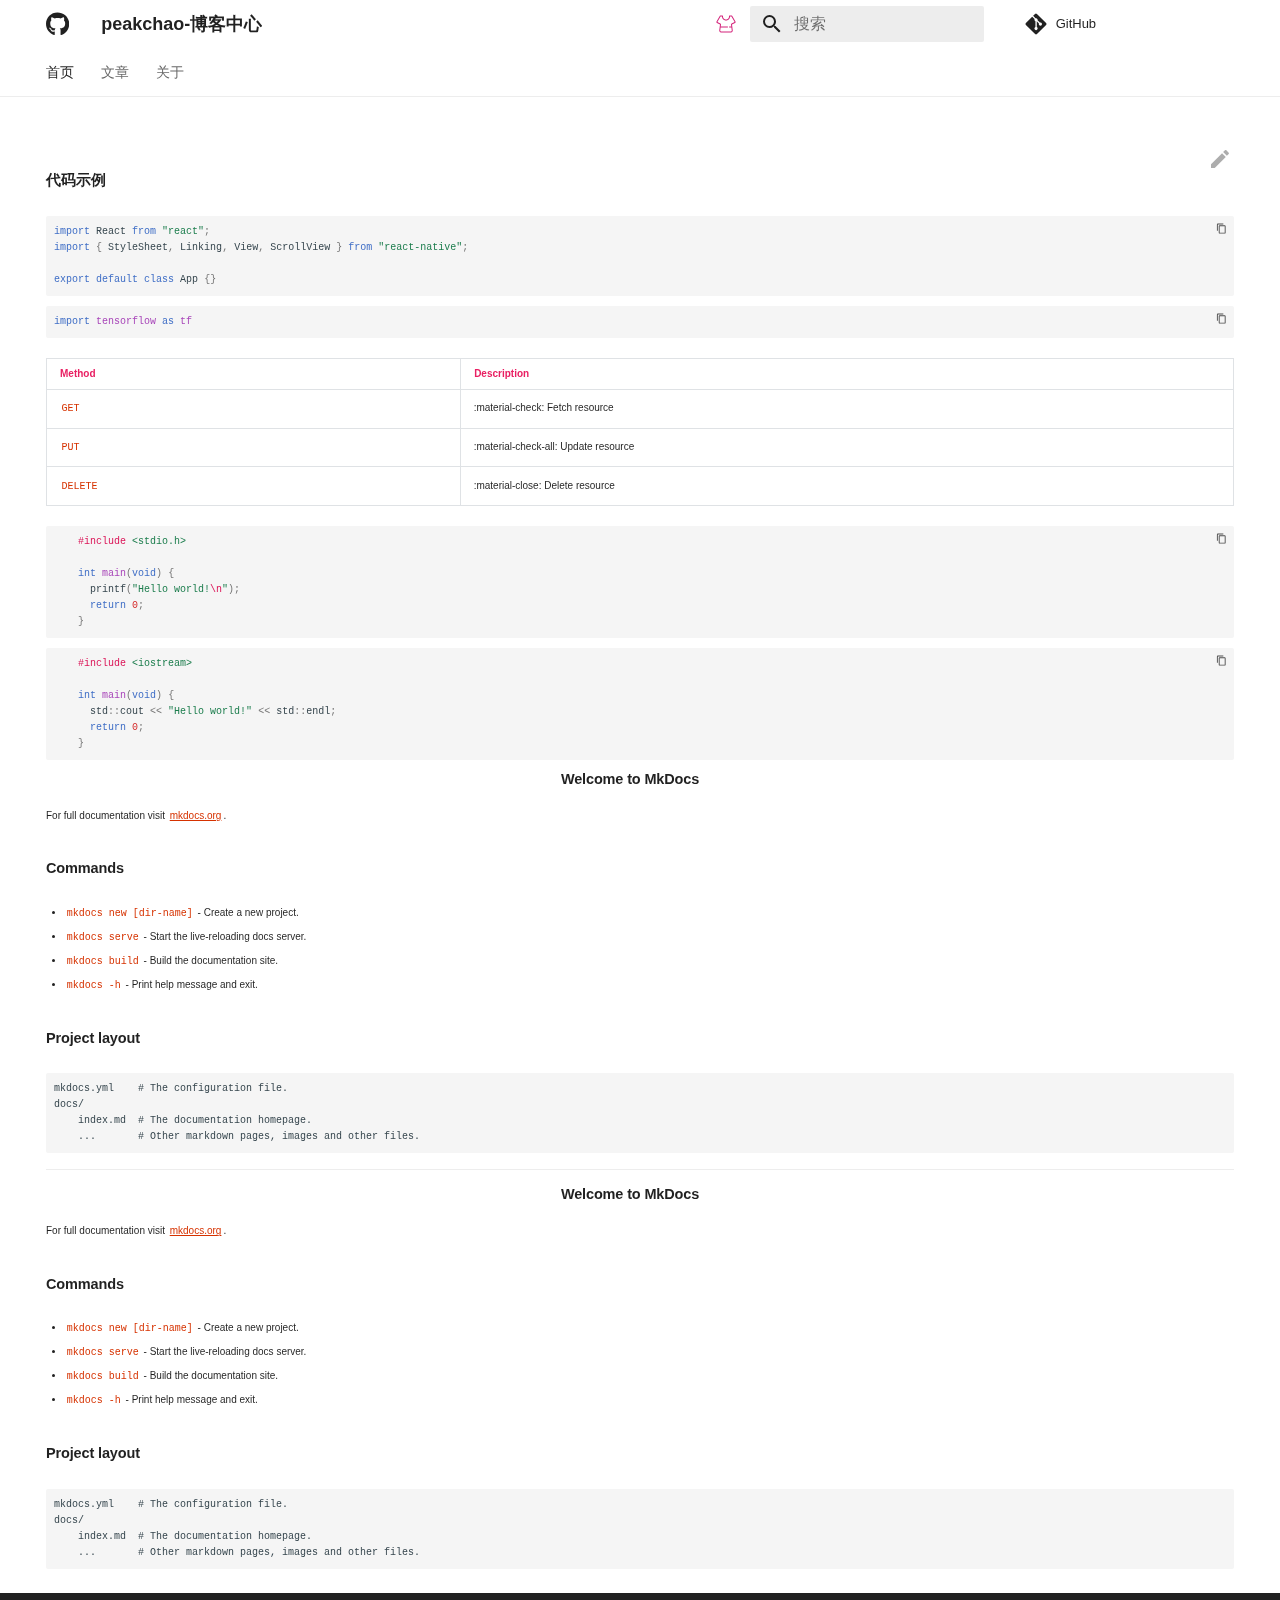
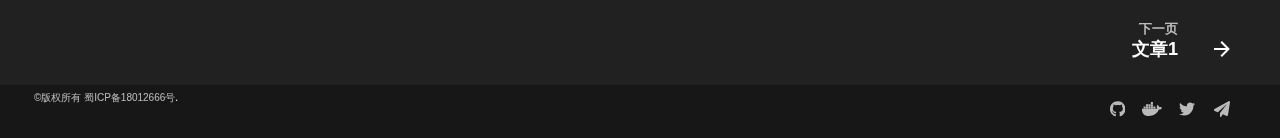
==== commit 2f4f6161: "create." ====
--- a/index.html
+++ b/index.html
@@ -1,33 +1,871 @@
-<!DOCTYPE html>
-<html lang="zh-CN">
+
+<!doctype html>
+<html lang="zh" class="no-js">
   <head>
-    <meta charset="utf-8">
-    <meta name="viewport" content="width=device-width,initial-scale=1">
-    <meta name="generator" content="VuePress 2.0.0-beta.36">
-    <style>
-      :root {
-        --c-bg: #fff;
-      }
-      html.dark {
-        --c-bg: #22272e;
-      }
-      html, body {
-        background-color: var(--c-bg);
-      }
-    </style>
-    <script>
-      const userMode = localStorage.getItem('vuepress-color-scheme');
-			const systemDarkMode = window.matchMedia && window.matchMedia('(prefers-color-scheme: dark)').matches;
-			if (userMode === 'dark' || (userMode !== 'light' && systemDarkMode)) {
-				document.documentElement.classList.toggle('dark', true);
-			}
-    </script>
-    <title>博客中心</title><meta name="description" content="peakchao-博客中心">
-    <link rel="modulepreload" href="/assets/app.62f6aada.js"><link rel="modulepreload" href="/assets/index.html.5639ca70.js"><link rel="modulepreload" href="/assets/index.html.560ec2fd.js"><link rel="modulepreload" href="/assets/plugin-vue_export-helper.21dcd24c.js">
-    <link rel="stylesheet" href="/assets/style.39d5bbe5.css">
+    
+      <meta charset="utf-8">
+      <meta name="viewport" content="width=device-width,initial-scale=1">
+      
+        <meta name="description" content="peakchao-博客中心">
+      
+      
+        <meta name="author" content="peakchao">
+      
+      
+      <link rel="icon" href="assets/logo.png">
+      <meta name="generator" content="mkdocs-1.3.0, mkdocs-material-8.2.9">
+    
+    
+      
+        <title>首页 - peakchao-博客中心</title>
+      
+    
+    
+      <link rel="stylesheet" href="assets/stylesheets/main.120efc48.min.css">
+      
+        
+        <link rel="stylesheet" href="assets/stylesheets/palette.9647289d.min.css">
+        
+      
+    
+    
+    
+      
+    
+    
+      <link rel="stylesheet" href="css/extra.css">
+    
+    <script>__md_scope=new URL(".",location),__md_get=(e,_=localStorage,t=__md_scope)=>JSON.parse(_.getItem(t.pathname+"."+e)),__md_set=(e,_,t=localStorage,a=__md_scope)=>{try{t.setItem(a.pathname+"."+e,JSON.stringify(_))}catch(e){}}</script>
+    
+      
+
+    
+    
   </head>
-  <body>
-    <div id="app"><!--[--><div class="theme-container no-sidebar"><!--[--><header ref_key="navbar" class="navbar"><div class="toggle-sidebar-button" title="toggle sidebar" aria-expanded="false" role="button" tabindex="0"><div class="icon" aria-hidden="true"><span></span><span></span><span></span></div></div><span><a aria-current="page" href="/" class="router-link-active router-link-exact-active"><img class="logo" src="/favicon.ico" alt="博客中心"><span class="site-name can-hide">博客中心</span></a></span><div class="navbar-items-wrapper" style=""><!--[--><!--]--><nav class="navbar-items can-hide"><!--[--><div class="navbar-item"><a href="/zh/guide/" class="" aria-label="指南"><!--[--><!--]--> 指南 <!--[--><!--]--></a></div><div class="navbar-item"><div class="navbar-dropdown-wrapper"><button class="navbar-dropdown-title" type="button" aria-label="了解更多"><span class="title">了解更多</span><span class="arrow down"></span></button><button class="navbar-dropdown-title-mobile" type="button" aria-label="了解更多"><span class="title">了解更多</span><span class="right arrow"></span></button><!--[--><ul style="display:none;" class="navbar-dropdown"><!--[--><li class="navbar-dropdown-item"><!--[--><h4 class="navbar-dropdown-subtitle"><span>深入</span></h4><ul class="navbar-dropdown-subitem-wrapper"><!--[--><li class="navbar-dropdown-subitem"><a href="/zh/advanced/architecture.md" class="" aria-label="/zh/advanced/architecture.md"><!--[--><!--]--> /zh/advanced/architecture.md <!--[--><!--]--></a></li><li class="navbar-dropdown-subitem"><a href="/zh/advanced/plugin.md" class="" aria-label="/zh/advanced/plugin.md"><!--[--><!--]--> /zh/advanced/plugin.md <!--[--><!--]--></a></li><li class="navbar-dropdown-subitem"><a href="/zh/advanced/theme.md" class="" aria-label="/zh/advanced/theme.md"><!--[--><!--]--> /zh/advanced/theme.md <!--[--><!--]--></a></li><li class="navbar-dropdown-subitem"><a href="/zh/advanced/cookbook/" class="" aria-label="Cookbook"><!--[--><!--]--> Cookbook <!--[--><!--]--></a></li><!--]--></ul><!--]--></li><li class="navbar-dropdown-item"><!--[--><h4 class="navbar-dropdown-subtitle"><span>其他资源</span></h4><ul class="navbar-dropdown-subitem-wrapper"><!--[--><li class="navbar-dropdown-subitem"><a href="/zh/contributing.md" class="" aria-label="/zh/contributing.md"><!--[--><!--]--> /zh/contributing.md <!--[--><!--]--></a></li><li class="navbar-dropdown-subitem"><a class="external-link" href="https://github.com/vuepress/awesome-vuepress" rel="noopener noreferrer" target="_blank" aria-label="Awesome VuePress"><!--[--><!--]--> Awesome VuePress <span><svg class="external-link-icon" xmlns="http://www.w3.org/2000/svg" aria-hidden="true" focusable="false" x="0px" y="0px" viewbox="0 0 100 100" width="15" height="15"><path fill="currentColor" d="M18.8,85.1h56l0,0c2.2,0,4-1.8,4-4v-32h-8v28h-48v-48h28v-8h-32l0,0c-2.2,0-4,1.8-4,4v56C14.8,83.3,16.6,85.1,18.8,85.1z"></path><polygon fill="currentColor" points="45.7,48.7 51.3,54.3 77.2,28.5 77.2,37.2 85.2,37.2 85.2,14.9 62.8,14.9 62.8,22.9 71.5,22.9"></polygon></svg><span class="external-link-icon-sr-only">open in new window</span></span><!--[--><!--]--></a></li><!--]--></ul><!--]--></li><!--]--></ul><!--]--></div></div><div class="navbar-item"><div class="navbar-dropdown-wrapper"><button class="navbar-dropdown-title" type="button" aria-label="111"><span class="title">选择语言</span><span class="arrow down"></span></button><button class="navbar-dropdown-title-mobile" type="button" aria-label="111"><span class="title">选择语言</span><span class="right arrow"></span></button><!--[--><ul style="display:none;" class="navbar-dropdown"><!--[--><li class="navbar-dropdown-item"><a href="/en/" class="" aria-label="English"><!--[--><!--]--> English <!--[--><!--]--></a></li><li class="navbar-dropdown-item"><a aria-current="page" href="/" class="router-link-active router-link-exact-active" aria-label="简体中文"><!--[--><!--]--> 简体中文 <!--[--><!--]--></a></li><!--]--></ul><!--]--></div></div><div class="navbar-item"><a class="external-link" href="https://github.com/zhangzhichaolove/zhangzhichaolove.github.io" rel="noopener noreferrer" target="_blank" aria-label="GitHub"><!--[--><!--]--> GitHub <span><svg class="external-link-icon" xmlns="http://www.w3.org/2000/svg" aria-hidden="true" focusable="false" x="0px" y="0px" viewbox="0 0 100 100" width="15" height="15"><path fill="currentColor" d="M18.8,85.1h56l0,0c2.2,0,4-1.8,4-4v-32h-8v28h-48v-48h28v-8h-32l0,0c-2.2,0-4,1.8-4,4v56C14.8,83.3,16.6,85.1,18.8,85.1z"></path><polygon fill="currentColor" points="45.7,48.7 51.3,54.3 77.2,28.5 77.2,37.2 85.2,37.2 85.2,14.9 62.8,14.9 62.8,22.9 71.5,22.9"></polygon></svg><span class="external-link-icon-sr-only">open in new window</span></span><!--[--><!--]--></a></div><!--]--></nav><!--[--><!--]--><button class="toggle-dark-button" title="toggle dark mode"><svg style="" class="icon" focusable="false" viewBox="0 0 32 32"><path d="M16 12.005a4 4 0 1 1-4 4a4.005 4.005 0 0 1 4-4m0-2a6 6 0 1 0 6 6a6 6 0 0 0-6-6z" fill="currentColor"></path><path d="M5.394 6.813l1.414-1.415l3.506 3.506L8.9 10.318z" fill="currentColor"></path><path d="M2 15.005h5v2H2z" fill="currentColor"></path><path d="M5.394 25.197L8.9 21.691l1.414 1.415l-3.506 3.505z" fill="currentColor"></path><path d="M15 25.005h2v5h-2z" fill="currentColor"></path><path d="M21.687 23.106l1.414-1.415l3.506 3.506l-1.414 1.414z" fill="currentColor"></path><path d="M25 15.005h5v2h-5z" fill="currentColor"></path><path d="M21.687 8.904l3.506-3.506l1.414 1.415l-3.506 3.505z" fill="currentColor"></path><path d="M15 2.005h2v5h-2z" fill="currentColor"></path></svg><svg style="display:none;" class="icon" focusable="false" viewBox="0 0 32 32"><path d="M13.502 5.414a15.075 15.075 0 0 0 11.594 18.194a11.113 11.113 0 0 1-7.975 3.39c-.138 0-.278.005-.418 0a11.094 11.094 0 0 1-3.2-21.584M14.98 3a1.002 1.002 0 0 0-.175.016a13.096 13.096 0 0 0 1.825 25.981c.164.006.328 0 .49 0a13.072 13.072 0 0 0 10.703-5.555a1.01 1.01 0 0 0-.783-1.565A13.08 13.08 0 0 1 15.89 4.38A1.015 1.015 0 0 0 14.98 3z" fill="currentColor"></path></svg></button><!----></div></header><!--]--><div class="sidebar-mask"></div><!--[--><aside class="sidebar"><nav class="navbar-items"><!--[--><div class="navbar-item"><a href="/zh/guide/" class="" aria-label="指南"><!--[--><!--]--> 指南 <!--[--><!--]--></a></div><div class="navbar-item"><div class="navbar-dropdown-wrapper"><button class="navbar-dropdown-title" type="button" aria-label="了解更多"><span class="title">了解更多</span><span class="arrow down"></span></button><button class="navbar-dropdown-title-mobile" type="button" aria-label="了解更多"><span class="title">了解更多</span><span class="right arrow"></span></button><!--[--><ul style="display:none;" class="navbar-dropdown"><!--[--><li class="navbar-dropdown-item"><!--[--><h4 class="navbar-dropdown-subtitle"><span>深入</span></h4><ul class="navbar-dropdown-subitem-wrapper"><!--[--><li class="navbar-dropdown-subitem"><a href="/zh/advanced/architecture.md" class="" aria-label="/zh/advanced/architecture.md"><!--[--><!--]--> /zh/advanced/architecture.md <!--[--><!--]--></a></li><li class="navbar-dropdown-subitem"><a href="/zh/advanced/plugin.md" class="" aria-label="/zh/advanced/plugin.md"><!--[--><!--]--> /zh/advanced/plugin.md <!--[--><!--]--></a></li><li class="navbar-dropdown-subitem"><a href="/zh/advanced/theme.md" class="" aria-label="/zh/advanced/theme.md"><!--[--><!--]--> /zh/advanced/theme.md <!--[--><!--]--></a></li><li class="navbar-dropdown-subitem"><a href="/zh/advanced/cookbook/" class="" aria-label="Cookbook"><!--[--><!--]--> Cookbook <!--[--><!--]--></a></li><!--]--></ul><!--]--></li><li class="navbar-dropdown-item"><!--[--><h4 class="navbar-dropdown-subtitle"><span>其他资源</span></h4><ul class="navbar-dropdown-subitem-wrapper"><!--[--><li class="navbar-dropdown-subitem"><a href="/zh/contributing.md" class="" aria-label="/zh/contributing.md"><!--[--><!--]--> /zh/contributing.md <!--[--><!--]--></a></li><li class="navbar-dropdown-subitem"><a class="external-link" href="https://github.com/vuepress/awesome-vuepress" rel="noopener noreferrer" target="_blank" aria-label="Awesome VuePress"><!--[--><!--]--> Awesome VuePress <span><svg class="external-link-icon" xmlns="http://www.w3.org/2000/svg" aria-hidden="true" focusable="false" x="0px" y="0px" viewbox="0 0 100 100" width="15" height="15"><path fill="currentColor" d="M18.8,85.1h56l0,0c2.2,0,4-1.8,4-4v-32h-8v28h-48v-48h28v-8h-32l0,0c-2.2,0-4,1.8-4,4v56C14.8,83.3,16.6,85.1,18.8,85.1z"></path><polygon fill="currentColor" points="45.7,48.7 51.3,54.3 77.2,28.5 77.2,37.2 85.2,37.2 85.2,14.9 62.8,14.9 62.8,22.9 71.5,22.9"></polygon></svg><span class="external-link-icon-sr-only">open in new window</span></span><!--[--><!--]--></a></li><!--]--></ul><!--]--></li><!--]--></ul><!--]--></div></div><div class="navbar-item"><div class="navbar-dropdown-wrapper"><button class="navbar-dropdown-title" type="button" aria-label="111"><span class="title">选择语言</span><span class="arrow down"></span></button><button class="navbar-dropdown-title-mobile" type="button" aria-label="111"><span class="title">选择语言</span><span class="right arrow"></span></button><!--[--><ul style="display:none;" class="navbar-dropdown"><!--[--><li class="navbar-dropdown-item"><a href="/en/" class="" aria-label="English"><!--[--><!--]--> English <!--[--><!--]--></a></li><li class="navbar-dropdown-item"><a aria-current="page" href="/" class="router-link-active router-link-exact-active" aria-label="简体中文"><!--[--><!--]--> 简体中文 <!--[--><!--]--></a></li><!--]--></ul><!--]--></div></div><div class="navbar-item"><a class="external-link" href="https://github.com/zhangzhichaolove/zhangzhichaolove.github.io" rel="noopener noreferrer" target="_blank" aria-label="GitHub"><!--[--><!--]--> GitHub <span><svg class="external-link-icon" xmlns="http://www.w3.org/2000/svg" aria-hidden="true" focusable="false" x="0px" y="0px" viewbox="0 0 100 100" width="15" height="15"><path fill="currentColor" d="M18.8,85.1h56l0,0c2.2,0,4-1.8,4-4v-32h-8v28h-48v-48h28v-8h-32l0,0c-2.2,0-4,1.8-4,4v56C14.8,83.3,16.6,85.1,18.8,85.1z"></path><polygon fill="currentColor" points="45.7,48.7 51.3,54.3 77.2,28.5 77.2,37.2 85.2,37.2 85.2,14.9 62.8,14.9 62.8,22.9 71.5,22.9"></polygon></svg><span class="external-link-icon-sr-only">open in new window</span></span><!--[--><!--]--></a></div><!--]--></nav><!--[--><!--]--><!----><!--[--><!--]--></aside><!--]--><!--[--><main class="home"><header class="hero"><img src="/favicon.ico" alt="peakchao-blogs"><h1 id="main-title">peakchao-blogs</h1><p class="description">逆水行舟、不进则退。</p><!----></header><div class="features"><!--[--><div class="feature"><h2>一键部署</h2><p>通过shell脚本一键发布部署。</p></div><div class="feature"><h2>静态访问</h2><p>Markdown编译为静态页面，快速访问。</p></div><div class="feature"><h2>完全免费</h2><p>本博客完全托管至GitHub，无需其他费用。</p></div><!--]--></div><div class="theme-default-content custom"><div align="center"><span size="70">GitHub静态网页托管</span></div></div><!--[--><div class="footer">©版权所有2016-2022 蜀ICP备18012666号</div><!--]--></main><!--]--></div><!----><!--]--></div>
-    <script type="module" src="/assets/app.62f6aada.js" defer></script>
+  
+  
+    
+    
+      
+    
+    
+    
+    
+    <body dir="ltr" data-md-color-scheme="default" data-md-color-primary="white" data-md-color-accent="white">
+  
+    
+    
+      <script>var palette=__md_get("__palette");if(palette&&"object"==typeof palette.color)for(var key of Object.keys(palette.color))document.body.setAttribute("data-md-color-"+key,palette.color[key])</script>
+    
+    <input class="md-toggle" data-md-toggle="drawer" type="checkbox" id="__drawer" autocomplete="off">
+    <input class="md-toggle" data-md-toggle="search" type="checkbox" id="__search" autocomplete="off">
+    <label class="md-overlay" for="__drawer"></label>
+    <div data-md-component="skip">
+      
+        
+        <a href="#_1" class="md-skip">
+          跳转至
+        </a>
+      
+    </div>
+    <div data-md-component="announce">
+      
+    </div>
+    
+    
+      
+
+<header class="md-header" data-md-component="header">
+  <nav class="md-header__inner md-grid" aria-label="页眉">
+    <a href="." title="peakchao-博客中心" class="md-header__button md-logo" aria-label="peakchao-博客中心" data-md-component="logo">
+      
+    
+    <svg xmlns="http://www.w3.org/2000/svg" viewBox="0 0 496 512"><!--! Font Awesome Free 6.1.1 by @fontawesome - https://fontawesome.com License - https://fontawesome.com/license/free (Icons: CC BY 4.0, Fonts: SIL OFL 1.1, Code: MIT License) Copyright 2022 Fonticons, Inc.--><path d="M165.9 397.4c0 2-2.3 3.6-5.2 3.6-3.3.3-5.6-1.3-5.6-3.6 0-2 2.3-3.6 5.2-3.6 3-.3 5.6 1.3 5.6 3.6zm-31.1-4.5c-.7 2 1.3 4.3 4.3 4.9 2.6 1 5.6 0 6.2-2s-1.3-4.3-4.3-5.2c-2.6-.7-5.5.3-6.2 2.3zm44.2-1.7c-2.9.7-4.9 2.6-4.6 4.9.3 2 2.9 3.3 5.9 2.6 2.9-.7 4.9-2.6 4.6-4.6-.3-1.9-3-3.2-5.9-2.9zM244.8 8C106.1 8 0 113.3 0 252c0 110.9 69.8 205.8 169.5 239.2 12.8 2.3 17.3-5.6 17.3-12.1 0-6.2-.3-40.4-.3-61.4 0 0-70 15-84.7-29.8 0 0-11.4-29.1-27.8-36.6 0 0-22.9-15.7 1.6-15.4 0 0 24.9 2 38.6 25.8 21.9 38.6 58.6 27.5 72.9 20.9 2.3-16 8.8-27.1 16-33.7-55.9-6.2-112.3-14.3-112.3-110.5 0-27.5 7.6-41.3 23.6-58.9-2.6-6.5-11.1-33.3 2.6-67.9 20.9-6.5 69 27 69 27 20-5.6 41.5-8.5 62.8-8.5s42.8 2.9 62.8 8.5c0 0 48.1-33.6 69-27 13.7 34.7 5.2 61.4 2.6 67.9 16 17.7 25.8 31.5 25.8 58.9 0 96.5-58.9 104.2-114.8 110.5 9.2 7.9 17 22.9 17 46.4 0 33.7-.3 75.4-.3 83.6 0 6.5 4.6 14.4 17.3 12.1C428.2 457.8 496 362.9 496 252 496 113.3 383.5 8 244.8 8zM97.2 352.9c-1.3 1-1 3.3.7 5.2 1.6 1.6 3.9 2.3 5.2 1 1.3-1 1-3.3-.7-5.2-1.6-1.6-3.9-2.3-5.2-1zm-10.8-8.1c-.7 1.3.3 2.9 2.3 3.9 1.6 1 3.6.7 4.3-.7.7-1.3-.3-2.9-2.3-3.9-2-.6-3.6-.3-4.3.7zm32.4 35.6c-1.6 1.3-1 4.3 1.3 6.2 2.3 2.3 5.2 2.6 6.5 1 1.3-1.3.7-4.3-1.3-6.2-2.2-2.3-5.2-2.6-6.5-1zm-11.4-14.7c-1.6 1-1.6 3.6 0 5.9 1.6 2.3 4.3 3.3 5.6 2.3 1.6-1.3 1.6-3.9 0-6.2-1.4-2.3-4-3.3-5.6-2z"/></svg>
+  
+    </a>
+    <label class="md-header__button md-icon" for="__drawer">
+      <svg xmlns="http://www.w3.org/2000/svg" viewBox="0 0 24 24"><path d="M3 6h18v2H3V6m0 5h18v2H3v-2m0 5h18v2H3v-2Z"/></svg>
+    </label>
+    <div class="md-header__title" data-md-component="header-title">
+      <div class="md-header__ellipsis">
+        <div class="md-header__topic">
+          <span class="md-ellipsis">
+            peakchao-博客中心
+          </span>
+        </div>
+        <div class="md-header__topic" data-md-component="header-topic">
+          <span class="md-ellipsis">
+            
+              首页
+            
+          </span>
+        </div>
+      </div>
+    </div>
+    
+      <form class="md-header__option" data-md-component="palette">
+        
+          
+          
+          <input class="md-option" data-md-color-media="" data-md-color-scheme="default" data-md-color-primary="white" data-md-color-accent="white"  aria-label="切换主题模式"  type="radio" name="__palette" id="__palette_1">
+          
+            <label class="md-header__button md-icon" title="切换主题模式" for="__palette_3" hidden>
+              <?xml version="1.0" standalone="no"?><!DOCTYPE svg PUBLIC "-//W3C//DTD SVG 1.1//EN" "http://www.w3.org/Graphics/SVG/1.1/DTD/svg11.dtd"><svg t="1649907441147" class="icon" viewBox="0 0 1024 1024" version="1.1" xmlns="http://www.w3.org/2000/svg" p-id="4142" xmlns:xlink="http://www.w3.org/1999/xlink" width="64" height="64"><defs><style type="text/css"></style></defs><path d="M744.661333 149.333333l1.450667 0.085334 1.408 0.128 1.408 0.170666 1.365333 0.213334 1.408 0.256 1.365334 0.298666 1.365333 0.341334 1.322667 0.426666 1.322666 0.426667 1.322667 0.426667 1.28 0.512 1.28 0.554666 1.237333 0.597334 1.237334 0.64 1.237333 0.682666 1.152 0.725334 1.194667 0.725333 1.109333 0.853333 1.152 0.768 1.066667 0.896 1.066666 0.896 1.024 0.938667 1.024 0.981333 0.938667 0.981334 0.938667 1.066666 0.938666 1.066667 0.853334 1.109333 0.853333 1.109334 0.810667 1.194666 0.768 1.194667 0.725333 1.28 136.021333 237.952 1.024 1.92 0.938667 2.005333 0.810667 2.005334 0.725333 2.048 0.64 2.048 0.512 2.133333 0.384 2.133333 0.298667 2.133334 0.170666 2.133333 0.085334 2.133333v2.133334l-0.170667 2.176-0.256 2.133333-0.341333 2.133333-0.469334 2.133334-0.597333 2.133333-0.682667 2.133333-0.768 1.962667-0.896 2.005333-0.981333 1.92-1.109333 1.877334-1.152 1.792-1.28 1.749333-1.322667 1.706667-1.450667 1.621333-1.493333 1.536-1.578667 1.450667-1.664 1.365333-1.749333 1.322667-1.792 1.194666-1.877333 1.109334-1.92 1.066666L768 533.333333l30.677333 245.418667 0.256 2.261333 0.170667 2.304 0.170667 2.261334 0.042666 2.261333v2.261333l-0.042666 2.261334-0.085334 2.261333-0.170666 2.261333-0.256 2.261334-0.298667 2.218666-0.341333 2.218667-0.384 2.218667-0.469334 2.176-0.512 2.218666-0.597333 2.133334-0.64 2.176-0.682667 2.133333-0.725333 2.133333-0.810667 2.133334-0.853333 2.005333-0.896 2.048-0.981333 2.048-1.024 2.005333-1.066667 2.005334-1.152 1.92-1.152 1.962666-1.237333 1.877334-1.28 1.877333-1.365334 1.834667-1.365333 1.792-1.450667 1.792-1.493333 1.706666-1.536 1.706667-1.578667 1.706667-1.621333 1.578666-1.664 1.536-1.706667 1.493334-1.706666 1.493333-1.792 1.408-1.792 1.365333-1.834667 1.28-1.877333 1.28-1.877334 1.194667-1.92 1.152-1.962666 1.109333-1.962667 1.066667-2.005333 1.024-2.048 0.938667-2.048 0.896-2.090667 0.853333-2.090667 0.768-2.133333 0.725333-2.133333 0.682667-2.176 0.64-2.176 0.554667-2.218667 0.512-2.218667 0.426666-2.218666 0.426667-2.218667 0.298667-2.261333 0.256-2.261334 0.213333-2.261333 0.170667-2.304 0.085333-2.304 0.042667H307.712l-2.304-0.128-2.261333-0.170667-2.261334-0.213333-2.261333-0.256-2.218667-0.341334-2.218666-0.384-2.218667-0.426666-2.218667-0.512-2.176-0.554667-2.176-0.64-2.133333-0.682667-2.133333-0.725333-2.090667-0.768-2.090667-0.853333-2.048-0.853334-2.048-0.981333-2.005333-1.024-1.962667-1.066667-1.962666-1.109333-1.92-1.152-1.877334-1.194667-1.877333-1.28-1.834667-1.28-1.792-1.365333-1.792-1.408-1.706666-1.493333-1.706667-1.493334-1.664-1.536-1.621333-1.621333-1.578667-1.664-1.536-1.706667-1.493333-1.706666-1.450667-1.792-1.365333-1.792-1.365334-1.834667-1.28-1.877333-1.237333-1.877334-1.152-1.962666-1.152-1.92-1.066667-2.005334-1.024-2.005333-0.981333-2.048-0.896-2.048-0.853333-2.048-0.810667-2.133333-0.725333-2.090667-0.682667-2.133333-0.64-2.133334-0.597333-2.133333-0.512-2.261333-0.469334-2.133334-0.384-2.261333-0.341333-2.218667-0.298667-2.218666-0.256-2.261334-0.170666-2.261333-0.085334-2.261333-0.042666-2.261334v-2.261333l0.042666-2.261333 0.170667-2.261334 0.170667-2.304 0.256-2.261333L256 533.333333l-130.304-65.152-1.962667-1.066666-1.877333-1.109334-1.792-1.194666-1.749333-1.28-1.664-1.408-1.578667-1.450667-1.493333-1.536-1.450667-1.621333-1.322667-1.706667-1.28-1.706667-1.152-1.834666-1.109333-1.877334-0.981333-1.92-0.896-2.005333-0.768-2.005333-0.682667-2.090667-0.597333-2.133333-0.469334-2.133334-0.341333-2.133333-0.256-2.133333-0.128-2.133334-0.042667-2.133333 0.085334-2.218667 0.170666-2.133333 0.298667-2.133333 0.426667-2.133334 0.512-2.090666 0.597333-2.090667 0.725333-2.005333 0.810667-2.005334 0.938667-2.005333 1.066666-1.92 135.978667-237.952 0.725333-1.237333 0.768-1.194667 0.810667-1.152 0.853333-1.152 0.853334-1.109333 0.938666-1.066667 0.938667-1.066667 0.938667-0.981333 1.024-0.981333 1.024-0.938667 1.066666-0.853333 1.066667-0.853334 1.152-0.853333 1.109333-0.810667 1.152-0.768 1.194667-0.725333 1.237333-0.682667 1.237334-0.597333 1.237333-0.597333 1.28-0.554667 1.28-0.554667 1.322667-0.426666 1.322666-0.426667 1.322667-0.426667 1.365333-0.341333 1.365334-0.298667 1.365333-0.256 1.408-0.213333 1.408-0.170667 1.408-0.128h1.408L280.746667 149.333333h76.714666l1.365334 0.085334 1.365333 0.170666 1.365333 0.256 1.322667 0.298667 1.322667 0.341333 1.28 0.426667 1.28 0.512 1.237333 0.554667 1.237333 0.597333 1.194667 0.682667 1.152 0.725333 1.109333 0.768 1.066667 0.853333 1.066667 0.896 0.981333 0.981334 0.981333 0.981333 0.896 1.066667 0.853334 1.066666 0.768 1.109334 0.725333 1.152 0.682667 1.194666 0.597333 1.28 0.554667 1.194667 0.512 1.28 0.426666 1.28 0.341334 1.322667 0.298666 1.322666 0.256 1.365334 0.170667 1.365333 0.085333 1.365333 0.042667 1.365334V192l0.042667 3.157333 0.128 3.2 0.170666 3.157334 0.298667 3.114666 0.341333 3.157334 0.426667 3.114666 0.512 3.114667 0.554667 3.072 0.64 3.072 0.725333 3.029333 0.810667 3.029334 0.896 2.986666 0.938666 2.986667 1.024 2.986667 1.066667 2.901333 1.152 2.901333 1.237333 2.858667 1.322667 2.858667 1.365333 2.816 1.408 2.773333 1.536 2.730667 1.578667 2.688 1.621333 2.688 1.706667 2.602666 1.792 2.602667 1.834667 2.56 1.877333 2.474667 1.962667 2.474666 2.048 2.432 2.090666 2.346667 2.176 2.346667 2.218667 2.261333 2.261333 2.218667 2.304 2.176 2.389334 2.133333 2.432 1.962667 2.432 2.005333 2.517333 1.877333 2.56 1.834667 2.602667 1.792 2.602666 1.706667 2.688 1.621333 2.688 1.578667 2.730667 1.493333 2.773333 1.450667 2.816 1.365333 2.858667 1.322667 2.858667 1.28 2.901333 1.109333 2.901333 1.066667 2.986667 1.024 2.944 0.938666 3.029333 0.896 3.029334 0.768 3.029333 0.725334 3.072 0.682666 3.072 0.554667 3.114667 0.512 3.114666 0.426667 3.114667 0.341333 3.157333 0.298667 3.157334 0.170666 3.2 0.128 3.242666 0.042667h3.157334l3.2-0.170667 3.157333-0.170666 3.114667-0.298667 3.157333-0.341333 3.114667-0.426667 3.072-0.512 3.114666-0.554667 3.029334-0.682666 3.072-0.725334 3.029333-0.768 2.986667-0.853333 2.986666-0.981333 2.944-1.024 2.901334-1.066667 2.901333-1.152 2.858667-1.237333 2.858666-1.28 2.816-1.408 2.773334-1.408 2.730666-1.536 2.688-1.536 2.688-1.664 2.602667-1.706667 2.602667-1.706667 2.56-1.877333 2.474666-1.92 2.474667-1.962667 2.432-2.048 2.346667-2.090666 2.346666-2.133334 2.261334-2.218666 2.218666-2.304 2.133334-2.304 2.090666-2.389334 2.048-2.389333 1.962667-2.474667 1.92-2.517333 1.834667-2.517333 1.749333-2.56 1.706667-2.645334 1.664-2.688 1.578666-2.688 1.493334-2.730666 1.408-2.773334 1.408-2.816 1.28-2.858666 1.237333-2.858667 1.152-2.901333 1.066667-2.901334 1.024-2.944 0.938666-2.986666 0.896-2.986667 0.810667-2.986667 0.725333-3.114666 0.64-3.072 0.554667-3.072 0.512-3.072 0.426667-3.114667 0.341333-3.157333 0.298667-3.157334 0.170666-3.114666 0.128-3.2 0.042667-3.157334v-14.848l0.042667-1.408 0.085333-1.365333 0.170667-1.365333 0.256-1.28 0.298666-1.408 0.341334-1.28 0.426666-1.28 0.512-1.28 0.554667-1.28 0.597333-1.194667 0.682667-1.194667 0.725333-1.152 0.768-1.109333 0.853334-1.109333 0.896-1.024 0.981333-1.024 0.981333-0.938667 1.066667-0.853333 1.066667-0.853334 1.109333-0.810666 1.152-0.725334 1.194667-0.682666 1.237333-0.597334 1.237333-0.554666 1.237334-0.512 1.322666-0.426667 1.322667-0.341333 1.322667-0.298667 1.322666-0.256 1.365334-0.170667 1.408-0.085333h78.122666zM682.666667 192v0.341333l-0.042667 3.968-0.170667 4.266667-0.256 4.181333-0.341333 4.181334-0.469333 4.181333-0.597334 4.138667-0.64 4.138666-0.768 4.096-0.896 4.096-0.981333 4.053334-1.024 4.053333-1.194667 4.010667-1.237333 3.968-1.365333 3.925333-1.450667 3.882667-1.536 3.882666-1.664 3.84-1.706667 3.754667-1.834666 3.754667-1.92 3.712-2.005334 3.626666-2.090666 3.626667-2.176 3.541333-2.304 3.498667-2.346667 3.456-2.432 3.413333-2.56 3.328-2.602667 3.285334-2.730666 3.2-2.773334 3.157333-2.901333 3.114667-2.944 3.029333-3.029333 2.986667-3.114667 2.858666-3.157333 2.773334-3.2 2.688-3.285334 2.645333-3.328 2.56-3.413333 2.432-3.456 2.346667-3.498667 2.304-3.541333 2.176-3.626667 2.133333-3.626666 1.962667-3.712 1.92-3.754667 1.834666-3.754667 1.706667-3.84 1.706667-3.882666 1.493333-3.882667 1.450667-3.925333 1.365333-3.968 1.28-4.010667 1.109333-4.010667 1.066667-4.096 0.981333-4.053333 0.853334-4.138667 0.768-4.138666 0.682666-4.138667 0.554667-4.181333 0.469333-4.181334 0.426667-4.224 0.213333-4.224 0.170667-3.968 0.042667h-4.565333l-4.224-0.213334-4.224-0.256-4.181333-0.384-4.181334-0.426666-4.181333-0.597334-4.138667-0.682666-4.096-0.768-4.096-0.853334-4.053333-0.981333-4.053333-1.066667-3.968-1.152-3.968-1.28-3.968-1.28-3.882667-1.493333-3.882667-1.578667-3.797333-1.621333-3.797333-1.706667-3.754667-1.834666-3.712-1.92-3.626667-2.005334-3.626666-2.133333-3.541334-2.133333-3.498666-2.304-3.456-2.389334-3.413334-2.432-3.328-2.517333-3.285333-2.645333-3.242667-2.688-3.157333-2.816-3.072-2.858667-3.072-2.986667-2.944-2.986666-2.858667-3.114667-2.816-3.157333-2.688-3.242667-2.645333-3.285333-2.517333-3.328-2.474667-3.413334-2.346667-3.413333-2.261333-3.541333-2.218667-3.541334-2.090666-3.626666-2.005334-3.669334-1.92-3.669333-1.834666-3.754667-1.706667-3.797333-1.664-3.797333-1.536-3.84-1.450667-3.925334-1.365333-3.968-1.237333-3.968-1.152-4.010666-1.066667-4.010667-0.981333-4.053333-0.853334-4.096-0.810666-4.138667-0.64-4.096-0.597334-4.181333-0.426666-4.181334-0.384-4.181333-0.256-4.224-0.170667-4.224L341.333333 192.256V192l-60.202666 0.042667h-0.341334l-0.213333 0.298666-135.552 237.226667-0.256 0.426667 0.469333 0.256 129.834667 64.896 3.072 1.706666 2.901333 1.962667 2.773334 2.133333 2.56 2.389334 2.346666 2.602666 2.133334 2.773334 1.92 2.986666 1.621333 3.072 1.408 3.2 1.109333 3.328 0.853334 3.413334 0.597333 3.413333 0.256 3.498667v3.498666l-0.298667 3.498667-30.634666 245.12-0.170667 1.450667-0.085333 1.109333-0.042667 1.152-0.042667 1.152v2.261333l0.085334 1.109334 0.085333 1.109333 0.085333 1.152 0.170667 1.109333 0.170667 1.109334 0.170666 1.109333 0.256 1.109333 0.256 1.066667 0.298667 1.109333 0.298667 1.066667 0.341333 1.066667 0.384 1.066666 0.384 1.024 0.426667 1.066667 0.469333 1.024 0.469333 0.981333 0.512 1.024 0.554667 0.981334 0.554667 0.981333 0.597333 0.981333 0.597333 0.938667 0.682667 0.938667 0.64 0.896 0.725333 0.896 0.682667 0.896 0.768 0.896 0.768 0.853333 0.810667 0.853333 0.810666 0.768 0.810667 0.768 0.853333 0.768 0.853334 0.725334 0.896 0.682666 0.896 0.682667 0.896 0.682667 0.938666 0.597333 0.938667 0.597333 0.981333 0.597334 0.981334 0.554666 0.981333 0.512 1.024 0.512 0.981333 0.469334 1.024 0.469333 1.066667 0.426667 1.066667 0.426666 1.024 0.298667 1.109333 0.341333 1.066667 0.341334 1.066666 0.256 1.109334 0.256 1.109333 0.213333 1.109333 0.213333 1.109334 0.170667 1.152 0.128 1.109333 0.128 1.152 0.042667 1.152 0.042666 1.408 0.042667H715.136l1.152-0.085333h1.152l1.109333-0.170667 1.152-0.128 1.109334-0.170667 1.109333-0.213333 1.109333-0.213333 1.109334-0.256 1.066666-0.256 1.066667-0.341334 1.109333-0.341333 1.024-0.341333 1.066667-0.384 1.024-0.426667 1.066667-0.426667 0.981333-0.512 1.024-0.512 0.981333-0.512 0.981334-0.554666 0.981333-0.597334 0.938667-0.597333 0.938666-0.597333 0.896-0.682667 0.896-0.682667 0.896-0.682666 0.853334-0.725334 0.853333-0.768 0.810667-0.768 0.810666-0.810666 0.810667-0.810667 0.768-0.853333 0.768-0.853334 0.682667-0.938666 0.725333-0.853334 0.64-0.938666 0.682667-0.938667 0.597333-0.938667 0.597333-0.981333 0.554667-0.981333 0.554667-0.981334 0.512-1.024 0.469333-0.981333 0.469333-1.024 0.426667-1.066667 0.384-1.024 0.384-1.066666 0.341333-1.066667 0.298667-1.066667 0.298667-1.109333 0.256-1.066667 0.256-1.109333 0.170666-1.109333 0.170667-1.109334 0.170667-1.109333 0.085333-1.152 0.085333-1.109333 0.085334-1.109334v-2.261333l-0.042667-1.152-0.042667-1.152-0.085333-1.109333-0.170667-1.450667-30.634666-245.12-0.298667-3.498667v-3.498666l0.256-3.498667 0.597333-3.413333 0.853334-3.413334 1.109333-3.328 1.408-3.2 1.621333-3.114666 1.92-2.944 2.133334-2.773334 2.346666-2.56 2.56-2.432 2.773334-2.133333 2.901333-1.962667 3.072-1.706666 129.834667-64.853334 0.469333-0.298666-0.256-0.426667-135.552-237.226667-0.170667-0.341333H682.666667z" fill="#d4237a" p-id="4143"></path><path d="M577.109333 618.709333l1.109334 0.042667 1.066666 0.170667 1.066667 0.170666 0.981333 0.256 1.066667 0.256 0.938667 0.341334 1.024 0.426666 0.896 0.426667 0.938666 0.426667 0.853334 0.512 0.853333 0.554666 0.896 0.597334 0.768 0.64 0.768 0.682666 0.810667 0.682667 0.682666 0.768 0.682667 0.768 0.597333 0.853333 0.597334 0.768 0.554666 0.896 0.512 0.896 0.512 0.896 0.426667 0.938667 0.384 0.981333 0.298667 0.981334 0.298666 1.024 0.213334 1.024 0.213333 1.066666 0.170667 1.066667v1.066667l0.085333 1.109333-0.042667 1.109333-0.042666 1.066667-0.170667 1.066667-0.213333 1.066666-0.213334 1.024-0.298666 0.981334-0.298667 1.024-0.426667 0.938666-0.426666 0.981334-0.469334 0.896-0.512 0.896-0.554666 0.853333-0.597334 0.853333-0.597333 0.853334-0.682667 0.725333-0.682666 0.725333-0.810667 0.725334-0.768 0.682666-0.768 0.597334-0.853333 0.597333-0.853334 0.554667-0.853333 0.512-0.981333 0.512-0.896 0.426666-1.024 0.426667-0.938667 0.256-1.066667 0.298667-0.981333 0.256-1.066667 0.170666-1.066666 0.128-1.109334 0.085334-1.109333 0.042666H276.266667l-1.066667-0.128-1.109333-0.128-1.024-0.170666-1.024-0.256-1.024-0.298667-0.981334-0.298667-0.981333-0.384-0.938667-0.426666-0.938666-0.512-0.853334-0.512-0.853333-0.554667-0.853333-0.597333-0.810667-0.597334-0.768-0.682666-0.768-0.725334-0.682667-0.725333-0.682666-0.768L260.266667 652.8l-0.597334-0.853333-0.554666-0.853334-0.512-0.853333-0.469334-0.938667-0.426666-0.981333-0.426667-0.938667-0.298667-1.024-0.256-0.981333-0.256-1.024-0.213333-1.066667-0.128-1.066666-0.042667-1.066667L256 640v-1.109333l0.085333-1.066667 0.128-1.066667 0.213334-1.066666 0.256-1.024 0.256-1.024 0.341333-0.981334 0.426667-0.981333 0.384-0.938667 0.469333-0.853333 0.512-0.938667 0.554667-0.853333 0.597333-0.853333 0.64-0.810667 0.682667-0.768 0.682666-0.768 0.768-0.682667 0.768-0.682666 0.768-0.64 0.853334-0.597334 0.853333-0.554666 0.896-0.512 0.938667-0.426667 0.938666-0.426667 0.981334-0.426666 0.981333-0.341334 1.024-0.256 1.024-0.256 1.024-0.170666 1.109333-0.170667h1.066667l1.109333-0.085333h298.666667l1.066667 0.042666zM750.378667 618.709333l1.066666 0.042667 1.109334 0.170667 1.024 0.170666 1.024 0.256 1.024 0.256 0.981333 0.341334 0.981333 0.426666 0.938667 0.426667 0.938667 0.426667 0.853333 0.512 0.853333 0.554666 0.853334 0.597334 0.853333 0.64 0.768 0.682666 0.725333 0.682667 0.725334 0.768 0.64 0.768 0.64 0.853333 0.597333 0.768 0.554667 0.896 0.512 0.896 0.469333 0.896 0.426667 0.938667 0.426666 0.981333 0.298667 0.981334 0.256 1.024 0.256 1.024 0.213333 1.066666 0.128 1.066667 0.085334 1.066667v2.218666l-0.085334 1.066667-0.128 1.066667-0.213333 1.066666-0.256 1.024-0.256 0.981334-0.341333 1.024-0.384 0.938666-0.426667 0.981334-0.469333 0.896-0.512 0.896-0.554667 0.853333-0.597333 0.853333-0.64 0.853334-0.64 0.725333-0.725334 0.725333-0.725333 0.725334-0.810667 0.682666-0.768 0.597334-0.853333 0.597333-0.853333 0.554667-0.896 0.512-0.938667 0.512-0.938667 0.426666-0.981333 0.426667-0.981333 0.256-1.024 0.298667-1.024 0.256-1.024 0.170666-1.109334 0.128-1.066666 0.085334-1.109334 0.042666H660.224l-1.066667-0.128-1.066666-0.128-1.066667-0.170666-1.024-0.256-1.024-0.298667-0.981333-0.298667-0.981334-0.384-0.938666-0.426666-0.896-0.512-0.896-0.512-0.853334-0.554667-0.853333-0.597333-0.810667-0.597334-0.768-0.682666-0.725333-0.725334-0.725333-0.725333-0.682667-0.768-0.64-0.810667-0.597333-0.853333-0.554667-0.853333-0.512-0.853334-0.426667-0.938666-0.426666-0.981334-0.426667-0.938666-0.341333-1.024-0.256-0.981334-0.256-1.024-0.170667-1.066666-0.170667-1.066667-0.042666-1.066667L640 640v-1.109333l0.085333-1.066667 0.170667-1.066667 0.170667-1.066666 0.256-1.024 0.256-1.024 0.341333-0.981334 0.426667-0.981333 0.426666-0.938667 0.426667-0.853333 0.512-0.938667 0.554667-0.853333 0.597333-0.853333 0.64-0.810667 0.682667-0.768 0.725333-0.768 0.725333-0.682667 0.768-0.682666 0.810667-0.64 0.853333-0.597334 0.853334-0.554666 0.853333-0.512 0.938667-0.426667 0.938666-0.426667 0.981334-0.426666 0.981333-0.341334 1.024-0.256 1.024-0.256 1.066667-0.170666 1.066666-0.170667h1.066667l1.109333-0.085333h87.936l1.109334 0.042666z" fill="#d4237a" p-id="4144"></path></svg>
+            </label>
+          
+        
+          
+          
+          <input class="md-option" data-md-color-media="" data-md-color-scheme="slate" data-md-color-primary="indigo" data-md-color-accent="indigo"  aria-label="切换主题模式"  type="radio" name="__palette" id="__palette_2">
+          
+            <label class="md-header__button md-icon" title="切换主题模式" for="__palette_1" hidden>
+              <?xml version="1.0" standalone="no"?><!DOCTYPE svg PUBLIC "-//W3C//DTD SVG 1.1//EN" "http://www.w3.org/Graphics/SVG/1.1/DTD/svg11.dtd"><svg t="1649907441147" class="icon" viewBox="0 0 1024 1024" version="1.1" xmlns="http://www.w3.org/2000/svg" p-id="4142" xmlns:xlink="http://www.w3.org/1999/xlink" width="64" height="64"><defs><style type="text/css"></style></defs><path d="M744.661333 149.333333l1.450667 0.085334 1.408 0.128 1.408 0.170666 1.365333 0.213334 1.408 0.256 1.365334 0.298666 1.365333 0.341334 1.322667 0.426666 1.322666 0.426667 1.322667 0.426667 1.28 0.512 1.28 0.554666 1.237333 0.597334 1.237334 0.64 1.237333 0.682666 1.152 0.725334 1.194667 0.725333 1.109333 0.853333 1.152 0.768 1.066667 0.896 1.066666 0.896 1.024 0.938667 1.024 0.981333 0.938667 0.981334 0.938667 1.066666 0.938666 1.066667 0.853334 1.109333 0.853333 1.109334 0.810667 1.194666 0.768 1.194667 0.725333 1.28 136.021333 237.952 1.024 1.92 0.938667 2.005333 0.810667 2.005334 0.725333 2.048 0.64 2.048 0.512 2.133333 0.384 2.133333 0.298667 2.133334 0.170666 2.133333 0.085334 2.133333v2.133334l-0.170667 2.176-0.256 2.133333-0.341333 2.133333-0.469334 2.133334-0.597333 2.133333-0.682667 2.133333-0.768 1.962667-0.896 2.005333-0.981333 1.92-1.109333 1.877334-1.152 1.792-1.28 1.749333-1.322667 1.706667-1.450667 1.621333-1.493333 1.536-1.578667 1.450667-1.664 1.365333-1.749333 1.322667-1.792 1.194666-1.877333 1.109334-1.92 1.066666L768 533.333333l30.677333 245.418667 0.256 2.261333 0.170667 2.304 0.170667 2.261334 0.042666 2.261333v2.261333l-0.042666 2.261334-0.085334 2.261333-0.170666 2.261333-0.256 2.261334-0.298667 2.218666-0.341333 2.218667-0.384 2.218667-0.469334 2.176-0.512 2.218666-0.597333 2.133334-0.64 2.176-0.682667 2.133333-0.725333 2.133333-0.810667 2.133334-0.853333 2.005333-0.896 2.048-0.981333 2.048-1.024 2.005333-1.066667 2.005334-1.152 1.92-1.152 1.962666-1.237333 1.877334-1.28 1.877333-1.365334 1.834667-1.365333 1.792-1.450667 1.792-1.493333 1.706666-1.536 1.706667-1.578667 1.706667-1.621333 1.578666-1.664 1.536-1.706667 1.493334-1.706666 1.493333-1.792 1.408-1.792 1.365333-1.834667 1.28-1.877333 1.28-1.877334 1.194667-1.92 1.152-1.962666 1.109333-1.962667 1.066667-2.005333 1.024-2.048 0.938667-2.048 0.896-2.090667 0.853333-2.090667 0.768-2.133333 0.725333-2.133333 0.682667-2.176 0.64-2.176 0.554667-2.218667 0.512-2.218667 0.426666-2.218666 0.426667-2.218667 0.298667-2.261333 0.256-2.261334 0.213333-2.261333 0.170667-2.304 0.085333-2.304 0.042667H307.712l-2.304-0.128-2.261333-0.170667-2.261334-0.213333-2.261333-0.256-2.218667-0.341334-2.218666-0.384-2.218667-0.426666-2.218667-0.512-2.176-0.554667-2.176-0.64-2.133333-0.682667-2.133333-0.725333-2.090667-0.768-2.090667-0.853333-2.048-0.853334-2.048-0.981333-2.005333-1.024-1.962667-1.066667-1.962666-1.109333-1.92-1.152-1.877334-1.194667-1.877333-1.28-1.834667-1.28-1.792-1.365333-1.792-1.408-1.706666-1.493333-1.706667-1.493334-1.664-1.536-1.621333-1.621333-1.578667-1.664-1.536-1.706667-1.493333-1.706666-1.450667-1.792-1.365333-1.792-1.365334-1.834667-1.28-1.877333-1.237333-1.877334-1.152-1.962666-1.152-1.92-1.066667-2.005334-1.024-2.005333-0.981333-2.048-0.896-2.048-0.853333-2.048-0.810667-2.133333-0.725333-2.090667-0.682667-2.133333-0.64-2.133334-0.597333-2.133333-0.512-2.261333-0.469334-2.133334-0.384-2.261333-0.341333-2.218667-0.298667-2.218666-0.256-2.261334-0.170666-2.261333-0.085334-2.261333-0.042666-2.261334v-2.261333l0.042666-2.261333 0.170667-2.261334 0.170667-2.304 0.256-2.261333L256 533.333333l-130.304-65.152-1.962667-1.066666-1.877333-1.109334-1.792-1.194666-1.749333-1.28-1.664-1.408-1.578667-1.450667-1.493333-1.536-1.450667-1.621333-1.322667-1.706667-1.28-1.706667-1.152-1.834666-1.109333-1.877334-0.981333-1.92-0.896-2.005333-0.768-2.005333-0.682667-2.090667-0.597333-2.133333-0.469334-2.133334-0.341333-2.133333-0.256-2.133333-0.128-2.133334-0.042667-2.133333 0.085334-2.218667 0.170666-2.133333 0.298667-2.133333 0.426667-2.133334 0.512-2.090666 0.597333-2.090667 0.725333-2.005333 0.810667-2.005334 0.938667-2.005333 1.066666-1.92 135.978667-237.952 0.725333-1.237333 0.768-1.194667 0.810667-1.152 0.853333-1.152 0.853334-1.109333 0.938666-1.066667 0.938667-1.066667 0.938667-0.981333 1.024-0.981333 1.024-0.938667 1.066666-0.853333 1.066667-0.853334 1.152-0.853333 1.109333-0.810667 1.152-0.768 1.194667-0.725333 1.237333-0.682667 1.237334-0.597333 1.237333-0.597333 1.28-0.554667 1.28-0.554667 1.322667-0.426666 1.322666-0.426667 1.322667-0.426667 1.365333-0.341333 1.365334-0.298667 1.365333-0.256 1.408-0.213333 1.408-0.170667 1.408-0.128h1.408L280.746667 149.333333h76.714666l1.365334 0.085334 1.365333 0.170666 1.365333 0.256 1.322667 0.298667 1.322667 0.341333 1.28 0.426667 1.28 0.512 1.237333 0.554667 1.237333 0.597333 1.194667 0.682667 1.152 0.725333 1.109333 0.768 1.066667 0.853333 1.066667 0.896 0.981333 0.981334 0.981333 0.981333 0.896 1.066667 0.853334 1.066666 0.768 1.109334 0.725333 1.152 0.682667 1.194666 0.597333 1.28 0.554667 1.194667 0.512 1.28 0.426666 1.28 0.341334 1.322667 0.298666 1.322666 0.256 1.365334 0.170667 1.365333 0.085333 1.365333 0.042667 1.365334V192l0.042667 3.157333 0.128 3.2 0.170666 3.157334 0.298667 3.114666 0.341333 3.157334 0.426667 3.114666 0.512 3.114667 0.554667 3.072 0.64 3.072 0.725333 3.029333 0.810667 3.029334 0.896 2.986666 0.938666 2.986667 1.024 2.986667 1.066667 2.901333 1.152 2.901333 1.237333 2.858667 1.322667 2.858667 1.365333 2.816 1.408 2.773333 1.536 2.730667 1.578667 2.688 1.621333 2.688 1.706667 2.602666 1.792 2.602667 1.834667 2.56 1.877333 2.474667 1.962667 2.474666 2.048 2.432 2.090666 2.346667 2.176 2.346667 2.218667 2.261333 2.261333 2.218667 2.304 2.176 2.389334 2.133333 2.432 1.962667 2.432 2.005333 2.517333 1.877333 2.56 1.834667 2.602667 1.792 2.602666 1.706667 2.688 1.621333 2.688 1.578667 2.730667 1.493333 2.773333 1.450667 2.816 1.365333 2.858667 1.322667 2.858667 1.28 2.901333 1.109333 2.901333 1.066667 2.986667 1.024 2.944 0.938666 3.029333 0.896 3.029334 0.768 3.029333 0.725334 3.072 0.682666 3.072 0.554667 3.114667 0.512 3.114666 0.426667 3.114667 0.341333 3.157333 0.298667 3.157334 0.170666 3.2 0.128 3.242666 0.042667h3.157334l3.2-0.170667 3.157333-0.170666 3.114667-0.298667 3.157333-0.341333 3.114667-0.426667 3.072-0.512 3.114666-0.554667 3.029334-0.682666 3.072-0.725334 3.029333-0.768 2.986667-0.853333 2.986666-0.981333 2.944-1.024 2.901334-1.066667 2.901333-1.152 2.858667-1.237333 2.858666-1.28 2.816-1.408 2.773334-1.408 2.730666-1.536 2.688-1.536 2.688-1.664 2.602667-1.706667 2.602667-1.706667 2.56-1.877333 2.474666-1.92 2.474667-1.962667 2.432-2.048 2.346667-2.090666 2.346666-2.133334 2.261334-2.218666 2.218666-2.304 2.133334-2.304 2.090666-2.389334 2.048-2.389333 1.962667-2.474667 1.92-2.517333 1.834667-2.517333 1.749333-2.56 1.706667-2.645334 1.664-2.688 1.578666-2.688 1.493334-2.730666 1.408-2.773334 1.408-2.816 1.28-2.858666 1.237333-2.858667 1.152-2.901333 1.066667-2.901334 1.024-2.944 0.938666-2.986666 0.896-2.986667 0.810667-2.986667 0.725333-3.114666 0.64-3.072 0.554667-3.072 0.512-3.072 0.426667-3.114667 0.341333-3.157333 0.298667-3.157334 0.170666-3.114666 0.128-3.2 0.042667-3.157334v-14.848l0.042667-1.408 0.085333-1.365333 0.170667-1.365333 0.256-1.28 0.298666-1.408 0.341334-1.28 0.426666-1.28 0.512-1.28 0.554667-1.28 0.597333-1.194667 0.682667-1.194667 0.725333-1.152 0.768-1.109333 0.853334-1.109333 0.896-1.024 0.981333-1.024 0.981333-0.938667 1.066667-0.853333 1.066667-0.853334 1.109333-0.810666 1.152-0.725334 1.194667-0.682666 1.237333-0.597334 1.237333-0.554666 1.237334-0.512 1.322666-0.426667 1.322667-0.341333 1.322667-0.298667 1.322666-0.256 1.365334-0.170667 1.408-0.085333h78.122666zM682.666667 192v0.341333l-0.042667 3.968-0.170667 4.266667-0.256 4.181333-0.341333 4.181334-0.469333 4.181333-0.597334 4.138667-0.64 4.138666-0.768 4.096-0.896 4.096-0.981333 4.053334-1.024 4.053333-1.194667 4.010667-1.237333 3.968-1.365333 3.925333-1.450667 3.882667-1.536 3.882666-1.664 3.84-1.706667 3.754667-1.834666 3.754667-1.92 3.712-2.005334 3.626666-2.090666 3.626667-2.176 3.541333-2.304 3.498667-2.346667 3.456-2.432 3.413333-2.56 3.328-2.602667 3.285334-2.730666 3.2-2.773334 3.157333-2.901333 3.114667-2.944 3.029333-3.029333 2.986667-3.114667 2.858666-3.157333 2.773334-3.2 2.688-3.285334 2.645333-3.328 2.56-3.413333 2.432-3.456 2.346667-3.498667 2.304-3.541333 2.176-3.626667 2.133333-3.626666 1.962667-3.712 1.92-3.754667 1.834666-3.754667 1.706667-3.84 1.706667-3.882666 1.493333-3.882667 1.450667-3.925333 1.365333-3.968 1.28-4.010667 1.109333-4.010667 1.066667-4.096 0.981333-4.053333 0.853334-4.138667 0.768-4.138666 0.682666-4.138667 0.554667-4.181333 0.469333-4.181334 0.426667-4.224 0.213333-4.224 0.170667-3.968 0.042667h-4.565333l-4.224-0.213334-4.224-0.256-4.181333-0.384-4.181334-0.426666-4.181333-0.597334-4.138667-0.682666-4.096-0.768-4.096-0.853334-4.053333-0.981333-4.053333-1.066667-3.968-1.152-3.968-1.28-3.968-1.28-3.882667-1.493333-3.882667-1.578667-3.797333-1.621333-3.797333-1.706667-3.754667-1.834666-3.712-1.92-3.626667-2.005334-3.626666-2.133333-3.541334-2.133333-3.498666-2.304-3.456-2.389334-3.413334-2.432-3.328-2.517333-3.285333-2.645333-3.242667-2.688-3.157333-2.816-3.072-2.858667-3.072-2.986667-2.944-2.986666-2.858667-3.114667-2.816-3.157333-2.688-3.242667-2.645333-3.285333-2.517333-3.328-2.474667-3.413334-2.346667-3.413333-2.261333-3.541333-2.218667-3.541334-2.090666-3.626666-2.005334-3.669334-1.92-3.669333-1.834666-3.754667-1.706667-3.797333-1.664-3.797333-1.536-3.84-1.450667-3.925334-1.365333-3.968-1.237333-3.968-1.152-4.010666-1.066667-4.010667-0.981333-4.053333-0.853334-4.096-0.810666-4.138667-0.64-4.096-0.597334-4.181333-0.426666-4.181334-0.384-4.181333-0.256-4.224-0.170667-4.224L341.333333 192.256V192l-60.202666 0.042667h-0.341334l-0.213333 0.298666-135.552 237.226667-0.256 0.426667 0.469333 0.256 129.834667 64.896 3.072 1.706666 2.901333 1.962667 2.773334 2.133333 2.56 2.389334 2.346666 2.602666 2.133334 2.773334 1.92 2.986666 1.621333 3.072 1.408 3.2 1.109333 3.328 0.853334 3.413334 0.597333 3.413333 0.256 3.498667v3.498666l-0.298667 3.498667-30.634666 245.12-0.170667 1.450667-0.085333 1.109333-0.042667 1.152-0.042667 1.152v2.261333l0.085334 1.109334 0.085333 1.109333 0.085333 1.152 0.170667 1.109333 0.170667 1.109334 0.170666 1.109333 0.256 1.109333 0.256 1.066667 0.298667 1.109333 0.298667 1.066667 0.341333 1.066667 0.384 1.066666 0.384 1.024 0.426667 1.066667 0.469333 1.024 0.469333 0.981333 0.512 1.024 0.554667 0.981334 0.554667 0.981333 0.597333 0.981333 0.597333 0.938667 0.682667 0.938667 0.64 0.896 0.725333 0.896 0.682667 0.896 0.768 0.896 0.768 0.853333 0.810667 0.853333 0.810666 0.768 0.810667 0.768 0.853333 0.768 0.853334 0.725334 0.896 0.682666 0.896 0.682667 0.896 0.682667 0.938666 0.597333 0.938667 0.597333 0.981333 0.597334 0.981334 0.554666 0.981333 0.512 1.024 0.512 0.981333 0.469334 1.024 0.469333 1.066667 0.426667 1.066667 0.426666 1.024 0.298667 1.109333 0.341333 1.066667 0.341334 1.066666 0.256 1.109334 0.256 1.109333 0.213333 1.109333 0.213333 1.109334 0.170667 1.152 0.128 1.109333 0.128 1.152 0.042667 1.152 0.042666 1.408 0.042667H715.136l1.152-0.085333h1.152l1.109333-0.170667 1.152-0.128 1.109334-0.170667 1.109333-0.213333 1.109333-0.213333 1.109334-0.256 1.066666-0.256 1.066667-0.341334 1.109333-0.341333 1.024-0.341333 1.066667-0.384 1.024-0.426667 1.066667-0.426667 0.981333-0.512 1.024-0.512 0.981333-0.512 0.981334-0.554666 0.981333-0.597334 0.938667-0.597333 0.938666-0.597333 0.896-0.682667 0.896-0.682667 0.896-0.682666 0.853334-0.725334 0.853333-0.768 0.810667-0.768 0.810666-0.810666 0.810667-0.810667 0.768-0.853333 0.768-0.853334 0.682667-0.938666 0.725333-0.853334 0.64-0.938666 0.682667-0.938667 0.597333-0.938667 0.597333-0.981333 0.554667-0.981333 0.554667-0.981334 0.512-1.024 0.469333-0.981333 0.469333-1.024 0.426667-1.066667 0.384-1.024 0.384-1.066666 0.341333-1.066667 0.298667-1.066667 0.298667-1.109333 0.256-1.066667 0.256-1.109333 0.170666-1.109333 0.170667-1.109334 0.170667-1.109333 0.085333-1.152 0.085333-1.109333 0.085334-1.109334v-2.261333l-0.042667-1.152-0.042667-1.152-0.085333-1.109333-0.170667-1.450667-30.634666-245.12-0.298667-3.498667v-3.498666l0.256-3.498667 0.597333-3.413333 0.853334-3.413334 1.109333-3.328 1.408-3.2 1.621333-3.114666 1.92-2.944 2.133334-2.773334 2.346666-2.56 2.56-2.432 2.773334-2.133333 2.901333-1.962667 3.072-1.706666 129.834667-64.853334 0.469333-0.298666-0.256-0.426667-135.552-237.226667-0.170667-0.341333H682.666667z" fill="#ffffff" p-id="4143"></path><path d="M577.109333 618.709333l1.109334 0.042667 1.066666 0.170667 1.066667 0.170666 0.981333 0.256 1.066667 0.256 0.938667 0.341334 1.024 0.426666 0.896 0.426667 0.938666 0.426667 0.853334 0.512 0.853333 0.554666 0.896 0.597334 0.768 0.64 0.768 0.682666 0.810667 0.682667 0.682666 0.768 0.682667 0.768 0.597333 0.853333 0.597334 0.768 0.554666 0.896 0.512 0.896 0.512 0.896 0.426667 0.938667 0.384 0.981333 0.298667 0.981334 0.298666 1.024 0.213334 1.024 0.213333 1.066666 0.170667 1.066667v1.066667l0.085333 1.109333-0.042667 1.109333-0.042666 1.066667-0.170667 1.066667-0.213333 1.066666-0.213334 1.024-0.298666 0.981334-0.298667 1.024-0.426667 0.938666-0.426666 0.981334-0.469334 0.896-0.512 0.896-0.554666 0.853333-0.597334 0.853333-0.597333 0.853334-0.682667 0.725333-0.682666 0.725333-0.810667 0.725334-0.768 0.682666-0.768 0.597334-0.853333 0.597333-0.853334 0.554667-0.853333 0.512-0.981333 0.512-0.896 0.426666-1.024 0.426667-0.938667 0.256-1.066667 0.298667-0.981333 0.256-1.066667 0.170666-1.066666 0.128-1.109334 0.085334-1.109333 0.042666H276.266667l-1.066667-0.128-1.109333-0.128-1.024-0.170666-1.024-0.256-1.024-0.298667-0.981334-0.298667-0.981333-0.384-0.938667-0.426666-0.938666-0.512-0.853334-0.512-0.853333-0.554667-0.853333-0.597333-0.810667-0.597334-0.768-0.682666-0.768-0.725334-0.682667-0.725333-0.682666-0.768L260.266667 652.8l-0.597334-0.853333-0.554666-0.853334-0.512-0.853333-0.469334-0.938667-0.426666-0.981333-0.426667-0.938667-0.298667-1.024-0.256-0.981333-0.256-1.024-0.213333-1.066667-0.128-1.066666-0.042667-1.066667L256 640v-1.109333l0.085333-1.066667 0.128-1.066667 0.213334-1.066666 0.256-1.024 0.256-1.024 0.341333-0.981334 0.426667-0.981333 0.384-0.938667 0.469333-0.853333 0.512-0.938667 0.554667-0.853333 0.597333-0.853333 0.64-0.810667 0.682667-0.768 0.682666-0.768 0.768-0.682667 0.768-0.682666 0.768-0.64 0.853334-0.597334 0.853333-0.554666 0.896-0.512 0.938667-0.426667 0.938666-0.426667 0.981334-0.426666 0.981333-0.341334 1.024-0.256 1.024-0.256 1.024-0.170666 1.109333-0.170667h1.066667l1.109333-0.085333h298.666667l1.066667 0.042666zM750.378667 618.709333l1.066666 0.042667 1.109334 0.170667 1.024 0.170666 1.024 0.256 1.024 0.256 0.981333 0.341334 0.981333 0.426666 0.938667 0.426667 0.938667 0.426667 0.853333 0.512 0.853333 0.554666 0.853334 0.597334 0.853333 0.64 0.768 0.682666 0.725333 0.682667 0.725334 0.768 0.64 0.768 0.64 0.853333 0.597333 0.768 0.554667 0.896 0.512 0.896 0.469333 0.896 0.426667 0.938667 0.426666 0.981333 0.298667 0.981334 0.256 1.024 0.256 1.024 0.213333 1.066666 0.128 1.066667 0.085334 1.066667v2.218666l-0.085334 1.066667-0.128 1.066667-0.213333 1.066666-0.256 1.024-0.256 0.981334-0.341333 1.024-0.384 0.938666-0.426667 0.981334-0.469333 0.896-0.512 0.896-0.554667 0.853333-0.597333 0.853333-0.64 0.853334-0.64 0.725333-0.725334 0.725333-0.725333 0.725334-0.810667 0.682666-0.768 0.597334-0.853333 0.597333-0.853333 0.554667-0.896 0.512-0.938667 0.512-0.938667 0.426666-0.981333 0.426667-0.981333 0.256-1.024 0.298667-1.024 0.256-1.024 0.170666-1.109334 0.128-1.066666 0.085334-1.109334 0.042666H660.224l-1.066667-0.128-1.066666-0.128-1.066667-0.170666-1.024-0.256-1.024-0.298667-0.981333-0.298667-0.981334-0.384-0.938666-0.426666-0.896-0.512-0.896-0.512-0.853334-0.554667-0.853333-0.597333-0.810667-0.597334-0.768-0.682666-0.725333-0.725334-0.725333-0.725333-0.682667-0.768-0.64-0.810667-0.597333-0.853333-0.554667-0.853333-0.512-0.853334-0.426667-0.938666-0.426666-0.981334-0.426667-0.938666-0.341333-1.024-0.256-0.981334-0.256-1.024-0.170667-1.066666-0.170667-1.066667-0.042666-1.066667L640 640v-1.109333l0.085333-1.066667 0.170667-1.066667 0.170667-1.066666 0.256-1.024 0.256-1.024 0.341333-0.981334 0.426667-0.981333 0.426666-0.938667 0.426667-0.853333 0.512-0.938667 0.554667-0.853333 0.597333-0.853333 0.64-0.810667 0.682667-0.768 0.725333-0.768 0.725333-0.682667 0.768-0.682666 0.810667-0.64 0.853333-0.597334 0.853334-0.554666 0.853333-0.512 0.938667-0.426667 0.938666-0.426667 0.981334-0.426666 0.981333-0.341334 1.024-0.256 1.024-0.256 1.066667-0.170666 1.066666-0.170667h1.066667l1.109333-0.085333h87.936l1.109334 0.042666z" fill="#ffffff" p-id="4144"></path></svg>
+            </label>
+          
+        
+          
+          
+          <input class="md-option" data-md-color-media="" data-md-color-scheme="default" data-md-color-primary="pink" data-md-color-accent="pink"  aria-label="切换主题模式"  type="radio" name="__palette" id="__palette_3">
+          
+            <label class="md-header__button md-icon" title="切换主题模式" for="__palette_2" hidden>
+              <?xml version="1.0" standalone="no"?><!DOCTYPE svg PUBLIC "-//W3C//DTD SVG 1.1//EN" "http://www.w3.org/Graphics/SVG/1.1/DTD/svg11.dtd"><svg t="1649907441147" class="icon" viewBox="0 0 1024 1024" version="1.1" xmlns="http://www.w3.org/2000/svg" p-id="4142" xmlns:xlink="http://www.w3.org/1999/xlink" width="64" height="64"><defs><style type="text/css"></style></defs><path d="M744.661333 149.333333l1.450667 0.085334 1.408 0.128 1.408 0.170666 1.365333 0.213334 1.408 0.256 1.365334 0.298666 1.365333 0.341334 1.322667 0.426666 1.322666 0.426667 1.322667 0.426667 1.28 0.512 1.28 0.554666 1.237333 0.597334 1.237334 0.64 1.237333 0.682666 1.152 0.725334 1.194667 0.725333 1.109333 0.853333 1.152 0.768 1.066667 0.896 1.066666 0.896 1.024 0.938667 1.024 0.981333 0.938667 0.981334 0.938667 1.066666 0.938666 1.066667 0.853334 1.109333 0.853333 1.109334 0.810667 1.194666 0.768 1.194667 0.725333 1.28 136.021333 237.952 1.024 1.92 0.938667 2.005333 0.810667 2.005334 0.725333 2.048 0.64 2.048 0.512 2.133333 0.384 2.133333 0.298667 2.133334 0.170666 2.133333 0.085334 2.133333v2.133334l-0.170667 2.176-0.256 2.133333-0.341333 2.133333-0.469334 2.133334-0.597333 2.133333-0.682667 2.133333-0.768 1.962667-0.896 2.005333-0.981333 1.92-1.109333 1.877334-1.152 1.792-1.28 1.749333-1.322667 1.706667-1.450667 1.621333-1.493333 1.536-1.578667 1.450667-1.664 1.365333-1.749333 1.322667-1.792 1.194666-1.877333 1.109334-1.92 1.066666L768 533.333333l30.677333 245.418667 0.256 2.261333 0.170667 2.304 0.170667 2.261334 0.042666 2.261333v2.261333l-0.042666 2.261334-0.085334 2.261333-0.170666 2.261333-0.256 2.261334-0.298667 2.218666-0.341333 2.218667-0.384 2.218667-0.469334 2.176-0.512 2.218666-0.597333 2.133334-0.64 2.176-0.682667 2.133333-0.725333 2.133333-0.810667 2.133334-0.853333 2.005333-0.896 2.048-0.981333 2.048-1.024 2.005333-1.066667 2.005334-1.152 1.92-1.152 1.962666-1.237333 1.877334-1.28 1.877333-1.365334 1.834667-1.365333 1.792-1.450667 1.792-1.493333 1.706666-1.536 1.706667-1.578667 1.706667-1.621333 1.578666-1.664 1.536-1.706667 1.493334-1.706666 1.493333-1.792 1.408-1.792 1.365333-1.834667 1.28-1.877333 1.28-1.877334 1.194667-1.92 1.152-1.962666 1.109333-1.962667 1.066667-2.005333 1.024-2.048 0.938667-2.048 0.896-2.090667 0.853333-2.090667 0.768-2.133333 0.725333-2.133333 0.682667-2.176 0.64-2.176 0.554667-2.218667 0.512-2.218667 0.426666-2.218666 0.426667-2.218667 0.298667-2.261333 0.256-2.261334 0.213333-2.261333 0.170667-2.304 0.085333-2.304 0.042667H307.712l-2.304-0.128-2.261333-0.170667-2.261334-0.213333-2.261333-0.256-2.218667-0.341334-2.218666-0.384-2.218667-0.426666-2.218667-0.512-2.176-0.554667-2.176-0.64-2.133333-0.682667-2.133333-0.725333-2.090667-0.768-2.090667-0.853333-2.048-0.853334-2.048-0.981333-2.005333-1.024-1.962667-1.066667-1.962666-1.109333-1.92-1.152-1.877334-1.194667-1.877333-1.28-1.834667-1.28-1.792-1.365333-1.792-1.408-1.706666-1.493333-1.706667-1.493334-1.664-1.536-1.621333-1.621333-1.578667-1.664-1.536-1.706667-1.493333-1.706666-1.450667-1.792-1.365333-1.792-1.365334-1.834667-1.28-1.877333-1.237333-1.877334-1.152-1.962666-1.152-1.92-1.066667-2.005334-1.024-2.005333-0.981333-2.048-0.896-2.048-0.853333-2.048-0.810667-2.133333-0.725333-2.090667-0.682667-2.133333-0.64-2.133334-0.597333-2.133333-0.512-2.261333-0.469334-2.133334-0.384-2.261333-0.341333-2.218667-0.298667-2.218666-0.256-2.261334-0.170666-2.261333-0.085334-2.261333-0.042666-2.261334v-2.261333l0.042666-2.261333 0.170667-2.261334 0.170667-2.304 0.256-2.261333L256 533.333333l-130.304-65.152-1.962667-1.066666-1.877333-1.109334-1.792-1.194666-1.749333-1.28-1.664-1.408-1.578667-1.450667-1.493333-1.536-1.450667-1.621333-1.322667-1.706667-1.28-1.706667-1.152-1.834666-1.109333-1.877334-0.981333-1.92-0.896-2.005333-0.768-2.005333-0.682667-2.090667-0.597333-2.133333-0.469334-2.133334-0.341333-2.133333-0.256-2.133333-0.128-2.133334-0.042667-2.133333 0.085334-2.218667 0.170666-2.133333 0.298667-2.133333 0.426667-2.133334 0.512-2.090666 0.597333-2.090667 0.725333-2.005333 0.810667-2.005334 0.938667-2.005333 1.066666-1.92 135.978667-237.952 0.725333-1.237333 0.768-1.194667 0.810667-1.152 0.853333-1.152 0.853334-1.109333 0.938666-1.066667 0.938667-1.066667 0.938667-0.981333 1.024-0.981333 1.024-0.938667 1.066666-0.853333 1.066667-0.853334 1.152-0.853333 1.109333-0.810667 1.152-0.768 1.194667-0.725333 1.237333-0.682667 1.237334-0.597333 1.237333-0.597333 1.28-0.554667 1.28-0.554667 1.322667-0.426666 1.322666-0.426667 1.322667-0.426667 1.365333-0.341333 1.365334-0.298667 1.365333-0.256 1.408-0.213333 1.408-0.170667 1.408-0.128h1.408L280.746667 149.333333h76.714666l1.365334 0.085334 1.365333 0.170666 1.365333 0.256 1.322667 0.298667 1.322667 0.341333 1.28 0.426667 1.28 0.512 1.237333 0.554667 1.237333 0.597333 1.194667 0.682667 1.152 0.725333 1.109333 0.768 1.066667 0.853333 1.066667 0.896 0.981333 0.981334 0.981333 0.981333 0.896 1.066667 0.853334 1.066666 0.768 1.109334 0.725333 1.152 0.682667 1.194666 0.597333 1.28 0.554667 1.194667 0.512 1.28 0.426666 1.28 0.341334 1.322667 0.298666 1.322666 0.256 1.365334 0.170667 1.365333 0.085333 1.365333 0.042667 1.365334V192l0.042667 3.157333 0.128 3.2 0.170666 3.157334 0.298667 3.114666 0.341333 3.157334 0.426667 3.114666 0.512 3.114667 0.554667 3.072 0.64 3.072 0.725333 3.029333 0.810667 3.029334 0.896 2.986666 0.938666 2.986667 1.024 2.986667 1.066667 2.901333 1.152 2.901333 1.237333 2.858667 1.322667 2.858667 1.365333 2.816 1.408 2.773333 1.536 2.730667 1.578667 2.688 1.621333 2.688 1.706667 2.602666 1.792 2.602667 1.834667 2.56 1.877333 2.474667 1.962667 2.474666 2.048 2.432 2.090666 2.346667 2.176 2.346667 2.218667 2.261333 2.261333 2.218667 2.304 2.176 2.389334 2.133333 2.432 1.962667 2.432 2.005333 2.517333 1.877333 2.56 1.834667 2.602667 1.792 2.602666 1.706667 2.688 1.621333 2.688 1.578667 2.730667 1.493333 2.773333 1.450667 2.816 1.365333 2.858667 1.322667 2.858667 1.28 2.901333 1.109333 2.901333 1.066667 2.986667 1.024 2.944 0.938666 3.029333 0.896 3.029334 0.768 3.029333 0.725334 3.072 0.682666 3.072 0.554667 3.114667 0.512 3.114666 0.426667 3.114667 0.341333 3.157333 0.298667 3.157334 0.170666 3.2 0.128 3.242666 0.042667h3.157334l3.2-0.170667 3.157333-0.170666 3.114667-0.298667 3.157333-0.341333 3.114667-0.426667 3.072-0.512 3.114666-0.554667 3.029334-0.682666 3.072-0.725334 3.029333-0.768 2.986667-0.853333 2.986666-0.981333 2.944-1.024 2.901334-1.066667 2.901333-1.152 2.858667-1.237333 2.858666-1.28 2.816-1.408 2.773334-1.408 2.730666-1.536 2.688-1.536 2.688-1.664 2.602667-1.706667 2.602667-1.706667 2.56-1.877333 2.474666-1.92 2.474667-1.962667 2.432-2.048 2.346667-2.090666 2.346666-2.133334 2.261334-2.218666 2.218666-2.304 2.133334-2.304 2.090666-2.389334 2.048-2.389333 1.962667-2.474667 1.92-2.517333 1.834667-2.517333 1.749333-2.56 1.706667-2.645334 1.664-2.688 1.578666-2.688 1.493334-2.730666 1.408-2.773334 1.408-2.816 1.28-2.858666 1.237333-2.858667 1.152-2.901333 1.066667-2.901334 1.024-2.944 0.938666-2.986666 0.896-2.986667 0.810667-2.986667 0.725333-3.114666 0.64-3.072 0.554667-3.072 0.512-3.072 0.426667-3.114667 0.341333-3.157333 0.298667-3.157334 0.170666-3.114666 0.128-3.2 0.042667-3.157334v-14.848l0.042667-1.408 0.085333-1.365333 0.170667-1.365333 0.256-1.28 0.298666-1.408 0.341334-1.28 0.426666-1.28 0.512-1.28 0.554667-1.28 0.597333-1.194667 0.682667-1.194667 0.725333-1.152 0.768-1.109333 0.853334-1.109333 0.896-1.024 0.981333-1.024 0.981333-0.938667 1.066667-0.853333 1.066667-0.853334 1.109333-0.810666 1.152-0.725334 1.194667-0.682666 1.237333-0.597334 1.237333-0.554666 1.237334-0.512 1.322666-0.426667 1.322667-0.341333 1.322667-0.298667 1.322666-0.256 1.365334-0.170667 1.408-0.085333h78.122666zM682.666667 192v0.341333l-0.042667 3.968-0.170667 4.266667-0.256 4.181333-0.341333 4.181334-0.469333 4.181333-0.597334 4.138667-0.64 4.138666-0.768 4.096-0.896 4.096-0.981333 4.053334-1.024 4.053333-1.194667 4.010667-1.237333 3.968-1.365333 3.925333-1.450667 3.882667-1.536 3.882666-1.664 3.84-1.706667 3.754667-1.834666 3.754667-1.92 3.712-2.005334 3.626666-2.090666 3.626667-2.176 3.541333-2.304 3.498667-2.346667 3.456-2.432 3.413333-2.56 3.328-2.602667 3.285334-2.730666 3.2-2.773334 3.157333-2.901333 3.114667-2.944 3.029333-3.029333 2.986667-3.114667 2.858666-3.157333 2.773334-3.2 2.688-3.285334 2.645333-3.328 2.56-3.413333 2.432-3.456 2.346667-3.498667 2.304-3.541333 2.176-3.626667 2.133333-3.626666 1.962667-3.712 1.92-3.754667 1.834666-3.754667 1.706667-3.84 1.706667-3.882666 1.493333-3.882667 1.450667-3.925333 1.365333-3.968 1.28-4.010667 1.109333-4.010667 1.066667-4.096 0.981333-4.053333 0.853334-4.138667 0.768-4.138666 0.682666-4.138667 0.554667-4.181333 0.469333-4.181334 0.426667-4.224 0.213333-4.224 0.170667-3.968 0.042667h-4.565333l-4.224-0.213334-4.224-0.256-4.181333-0.384-4.181334-0.426666-4.181333-0.597334-4.138667-0.682666-4.096-0.768-4.096-0.853334-4.053333-0.981333-4.053333-1.066667-3.968-1.152-3.968-1.28-3.968-1.28-3.882667-1.493333-3.882667-1.578667-3.797333-1.621333-3.797333-1.706667-3.754667-1.834666-3.712-1.92-3.626667-2.005334-3.626666-2.133333-3.541334-2.133333-3.498666-2.304-3.456-2.389334-3.413334-2.432-3.328-2.517333-3.285333-2.645333-3.242667-2.688-3.157333-2.816-3.072-2.858667-3.072-2.986667-2.944-2.986666-2.858667-3.114667-2.816-3.157333-2.688-3.242667-2.645333-3.285333-2.517333-3.328-2.474667-3.413334-2.346667-3.413333-2.261333-3.541333-2.218667-3.541334-2.090666-3.626666-2.005334-3.669334-1.92-3.669333-1.834666-3.754667-1.706667-3.797333-1.664-3.797333-1.536-3.84-1.450667-3.925334-1.365333-3.968-1.237333-3.968-1.152-4.010666-1.066667-4.010667-0.981333-4.053333-0.853334-4.096-0.810666-4.138667-0.64-4.096-0.597334-4.181333-0.426666-4.181334-0.384-4.181333-0.256-4.224-0.170667-4.224L341.333333 192.256V192l-60.202666 0.042667h-0.341334l-0.213333 0.298666-135.552 237.226667-0.256 0.426667 0.469333 0.256 129.834667 64.896 3.072 1.706666 2.901333 1.962667 2.773334 2.133333 2.56 2.389334 2.346666 2.602666 2.133334 2.773334 1.92 2.986666 1.621333 3.072 1.408 3.2 1.109333 3.328 0.853334 3.413334 0.597333 3.413333 0.256 3.498667v3.498666l-0.298667 3.498667-30.634666 245.12-0.170667 1.450667-0.085333 1.109333-0.042667 1.152-0.042667 1.152v2.261333l0.085334 1.109334 0.085333 1.109333 0.085333 1.152 0.170667 1.109333 0.170667 1.109334 0.170666 1.109333 0.256 1.109333 0.256 1.066667 0.298667 1.109333 0.298667 1.066667 0.341333 1.066667 0.384 1.066666 0.384 1.024 0.426667 1.066667 0.469333 1.024 0.469333 0.981333 0.512 1.024 0.554667 0.981334 0.554667 0.981333 0.597333 0.981333 0.597333 0.938667 0.682667 0.938667 0.64 0.896 0.725333 0.896 0.682667 0.896 0.768 0.896 0.768 0.853333 0.810667 0.853333 0.810666 0.768 0.810667 0.768 0.853333 0.768 0.853334 0.725334 0.896 0.682666 0.896 0.682667 0.896 0.682667 0.938666 0.597333 0.938667 0.597333 0.981333 0.597334 0.981334 0.554666 0.981333 0.512 1.024 0.512 0.981333 0.469334 1.024 0.469333 1.066667 0.426667 1.066667 0.426666 1.024 0.298667 1.109333 0.341333 1.066667 0.341334 1.066666 0.256 1.109334 0.256 1.109333 0.213333 1.109333 0.213333 1.109334 0.170667 1.152 0.128 1.109333 0.128 1.152 0.042667 1.152 0.042666 1.408 0.042667H715.136l1.152-0.085333h1.152l1.109333-0.170667 1.152-0.128 1.109334-0.170667 1.109333-0.213333 1.109333-0.213333 1.109334-0.256 1.066666-0.256 1.066667-0.341334 1.109333-0.341333 1.024-0.341333 1.066667-0.384 1.024-0.426667 1.066667-0.426667 0.981333-0.512 1.024-0.512 0.981333-0.512 0.981334-0.554666 0.981333-0.597334 0.938667-0.597333 0.938666-0.597333 0.896-0.682667 0.896-0.682667 0.896-0.682666 0.853334-0.725334 0.853333-0.768 0.810667-0.768 0.810666-0.810666 0.810667-0.810667 0.768-0.853333 0.768-0.853334 0.682667-0.938666 0.725333-0.853334 0.64-0.938666 0.682667-0.938667 0.597333-0.938667 0.597333-0.981333 0.554667-0.981333 0.554667-0.981334 0.512-1.024 0.469333-0.981333 0.469333-1.024 0.426667-1.066667 0.384-1.024 0.384-1.066666 0.341333-1.066667 0.298667-1.066667 0.298667-1.109333 0.256-1.066667 0.256-1.109333 0.170666-1.109333 0.170667-1.109334 0.170667-1.109333 0.085333-1.152 0.085333-1.109333 0.085334-1.109334v-2.261333l-0.042667-1.152-0.042667-1.152-0.085333-1.109333-0.170667-1.450667-30.634666-245.12-0.298667-3.498667v-3.498666l0.256-3.498667 0.597333-3.413333 0.853334-3.413334 1.109333-3.328 1.408-3.2 1.621333-3.114666 1.92-2.944 2.133334-2.773334 2.346666-2.56 2.56-2.432 2.773334-2.133333 2.901333-1.962667 3.072-1.706666 129.834667-64.853334 0.469333-0.298666-0.256-0.426667-135.552-237.226667-0.170667-0.341333H682.666667z" fill="#ffffff" p-id="4143"></path><path d="M577.109333 618.709333l1.109334 0.042667 1.066666 0.170667 1.066667 0.170666 0.981333 0.256 1.066667 0.256 0.938667 0.341334 1.024 0.426666 0.896 0.426667 0.938666 0.426667 0.853334 0.512 0.853333 0.554666 0.896 0.597334 0.768 0.64 0.768 0.682666 0.810667 0.682667 0.682666 0.768 0.682667 0.768 0.597333 0.853333 0.597334 0.768 0.554666 0.896 0.512 0.896 0.512 0.896 0.426667 0.938667 0.384 0.981333 0.298667 0.981334 0.298666 1.024 0.213334 1.024 0.213333 1.066666 0.170667 1.066667v1.066667l0.085333 1.109333-0.042667 1.109333-0.042666 1.066667-0.170667 1.066667-0.213333 1.066666-0.213334 1.024-0.298666 0.981334-0.298667 1.024-0.426667 0.938666-0.426666 0.981334-0.469334 0.896-0.512 0.896-0.554666 0.853333-0.597334 0.853333-0.597333 0.853334-0.682667 0.725333-0.682666 0.725333-0.810667 0.725334-0.768 0.682666-0.768 0.597334-0.853333 0.597333-0.853334 0.554667-0.853333 0.512-0.981333 0.512-0.896 0.426666-1.024 0.426667-0.938667 0.256-1.066667 0.298667-0.981333 0.256-1.066667 0.170666-1.066666 0.128-1.109334 0.085334-1.109333 0.042666H276.266667l-1.066667-0.128-1.109333-0.128-1.024-0.170666-1.024-0.256-1.024-0.298667-0.981334-0.298667-0.981333-0.384-0.938667-0.426666-0.938666-0.512-0.853334-0.512-0.853333-0.554667-0.853333-0.597333-0.810667-0.597334-0.768-0.682666-0.768-0.725334-0.682667-0.725333-0.682666-0.768L260.266667 652.8l-0.597334-0.853333-0.554666-0.853334-0.512-0.853333-0.469334-0.938667-0.426666-0.981333-0.426667-0.938667-0.298667-1.024-0.256-0.981333-0.256-1.024-0.213333-1.066667-0.128-1.066666-0.042667-1.066667L256 640v-1.109333l0.085333-1.066667 0.128-1.066667 0.213334-1.066666 0.256-1.024 0.256-1.024 0.341333-0.981334 0.426667-0.981333 0.384-0.938667 0.469333-0.853333 0.512-0.938667 0.554667-0.853333 0.597333-0.853333 0.64-0.810667 0.682667-0.768 0.682666-0.768 0.768-0.682667 0.768-0.682666 0.768-0.64 0.853334-0.597334 0.853333-0.554666 0.896-0.512 0.938667-0.426667 0.938666-0.426667 0.981334-0.426666 0.981333-0.341334 1.024-0.256 1.024-0.256 1.024-0.170666 1.109333-0.170667h1.066667l1.109333-0.085333h298.666667l1.066667 0.042666zM750.378667 618.709333l1.066666 0.042667 1.109334 0.170667 1.024 0.170666 1.024 0.256 1.024 0.256 0.981333 0.341334 0.981333 0.426666 0.938667 0.426667 0.938667 0.426667 0.853333 0.512 0.853333 0.554666 0.853334 0.597334 0.853333 0.64 0.768 0.682666 0.725333 0.682667 0.725334 0.768 0.64 0.768 0.64 0.853333 0.597333 0.768 0.554667 0.896 0.512 0.896 0.469333 0.896 0.426667 0.938667 0.426666 0.981333 0.298667 0.981334 0.256 1.024 0.256 1.024 0.213333 1.066666 0.128 1.066667 0.085334 1.066667v2.218666l-0.085334 1.066667-0.128 1.066667-0.213333 1.066666-0.256 1.024-0.256 0.981334-0.341333 1.024-0.384 0.938666-0.426667 0.981334-0.469333 0.896-0.512 0.896-0.554667 0.853333-0.597333 0.853333-0.64 0.853334-0.64 0.725333-0.725334 0.725333-0.725333 0.725334-0.810667 0.682666-0.768 0.597334-0.853333 0.597333-0.853333 0.554667-0.896 0.512-0.938667 0.512-0.938667 0.426666-0.981333 0.426667-0.981333 0.256-1.024 0.298667-1.024 0.256-1.024 0.170666-1.109334 0.128-1.066666 0.085334-1.109334 0.042666H660.224l-1.066667-0.128-1.066666-0.128-1.066667-0.170666-1.024-0.256-1.024-0.298667-0.981333-0.298667-0.981334-0.384-0.938666-0.426666-0.896-0.512-0.896-0.512-0.853334-0.554667-0.853333-0.597333-0.810667-0.597334-0.768-0.682666-0.725333-0.725334-0.725333-0.725333-0.682667-0.768-0.64-0.810667-0.597333-0.853333-0.554667-0.853333-0.512-0.853334-0.426667-0.938666-0.426666-0.981334-0.426667-0.938666-0.341333-1.024-0.256-0.981334-0.256-1.024-0.170667-1.066666-0.170667-1.066667-0.042666-1.066667L640 640v-1.109333l0.085333-1.066667 0.170667-1.066667 0.170667-1.066666 0.256-1.024 0.256-1.024 0.341333-0.981334 0.426667-0.981333 0.426666-0.938667 0.426667-0.853333 0.512-0.938667 0.554667-0.853333 0.597333-0.853333 0.64-0.810667 0.682667-0.768 0.725333-0.768 0.725333-0.682667 0.768-0.682666 0.810667-0.64 0.853333-0.597334 0.853334-0.554666 0.853333-0.512 0.938667-0.426667 0.938666-0.426667 0.981334-0.426666 0.981333-0.341334 1.024-0.256 1.024-0.256 1.066667-0.170666 1.066666-0.170667h1.066667l1.109333-0.085333h87.936l1.109334 0.042666z" fill="#ffffff" p-id="4144"></path></svg>
+            </label>
+          
+        
+      </form>
+    
+    
+    
+      <label class="md-header__button md-icon" for="__search">
+        <svg xmlns="http://www.w3.org/2000/svg" viewBox="0 0 24 24"><path d="M9.5 3A6.5 6.5 0 0 1 16 9.5c0 1.61-.59 3.09-1.56 4.23l.27.27h.79l5 5-1.5 1.5-5-5v-.79l-.27-.27A6.516 6.516 0 0 1 9.5 16 6.5 6.5 0 0 1 3 9.5 6.5 6.5 0 0 1 9.5 3m0 2C7 5 5 7 5 9.5S7 14 9.5 14 14 12 14 9.5 12 5 9.5 5Z"/></svg>
+      </label>
+      <div class="md-search" data-md-component="search" role="dialog">
+  <label class="md-search__overlay" for="__search"></label>
+  <div class="md-search__inner" role="search">
+    <form class="md-search__form" name="search">
+      <input type="text" class="md-search__input" name="query" aria-label="搜索" placeholder="搜索" autocapitalize="off" autocorrect="off" autocomplete="off" spellcheck="false" data-md-component="search-query" required>
+      <label class="md-search__icon md-icon" for="__search">
+        <svg xmlns="http://www.w3.org/2000/svg" viewBox="0 0 24 24"><path d="M9.5 3A6.5 6.5 0 0 1 16 9.5c0 1.61-.59 3.09-1.56 4.23l.27.27h.79l5 5-1.5 1.5-5-5v-.79l-.27-.27A6.516 6.516 0 0 1 9.5 16 6.5 6.5 0 0 1 3 9.5 6.5 6.5 0 0 1 9.5 3m0 2C7 5 5 7 5 9.5S7 14 9.5 14 14 12 14 9.5 12 5 9.5 5Z"/></svg>
+        <svg xmlns="http://www.w3.org/2000/svg" viewBox="0 0 24 24"><path d="M20 11v2H8l5.5 5.5-1.42 1.42L4.16 12l7.92-7.92L13.5 5.5 8 11h12Z"/></svg>
+      </label>
+      <nav class="md-search__options" aria-label="查找">
+        
+        <button type="reset" class="md-search__icon md-icon" aria-label="清空当前内容" tabindex="-1">
+          <svg xmlns="http://www.w3.org/2000/svg" viewBox="0 0 24 24"><path d="M19 6.41 17.59 5 12 10.59 6.41 5 5 6.41 10.59 12 5 17.59 6.41 19 12 13.41 17.59 19 19 17.59 13.41 12 19 6.41Z"/></svg>
+        </button>
+      </nav>
+      
+    </form>
+    <div class="md-search__output">
+      <div class="md-search__scrollwrap" data-md-scrollfix>
+        <div class="md-search-result" data-md-component="search-result">
+          <div class="md-search-result__meta">
+            正在初始化搜索引擎
+          </div>
+          <ol class="md-search-result__list"></ol>
+        </div>
+      </div>
+    </div>
+  </div>
+</div>
+    
+    
+      <div class="md-header__source">
+        <a href="https://github.com/zhangzhichaolove/zhangzhichaolove.github.io" title="前往仓库" class="md-source" data-md-component="source">
+  <div class="md-source__icon md-icon">
+    
+    <svg xmlns="http://www.w3.org/2000/svg" viewBox="0 0 448 512"><!--! Font Awesome Free 6.1.1 by @fontawesome - https://fontawesome.com License - https://fontawesome.com/license/free (Icons: CC BY 4.0, Fonts: SIL OFL 1.1, Code: MIT License) Copyright 2022 Fonticons, Inc.--><path d="M439.55 236.05 244 40.45a28.87 28.87 0 0 0-40.81 0l-40.66 40.63 51.52 51.52c27.06-9.14 52.68 16.77 43.39 43.68l49.66 49.66c34.23-11.8 61.18 31 35.47 56.69-26.49 26.49-70.21-2.87-56-37.34L240.22 199v121.85c25.3 12.54 22.26 41.85 9.08 55a34.34 34.34 0 0 1-48.55 0c-17.57-17.6-11.07-46.91 11.25-56v-123c-20.8-8.51-24.6-30.74-18.64-45L142.57 101 8.45 235.14a28.86 28.86 0 0 0 0 40.81l195.61 195.6a28.86 28.86 0 0 0 40.8 0l194.69-194.69a28.86 28.86 0 0 0 0-40.81z"/></svg>
+  </div>
+  <div class="md-source__repository">
+    GitHub
+  </div>
+</a>
+      </div>
+    
+  </nav>
+  
+</header>
+    
+    <div class="md-container" data-md-component="container">
+      
+      
+        
+          
+            
+<nav class="md-tabs" aria-label="标签" data-md-component="tabs">
+  <div class="md-tabs__inner md-grid">
+    <ul class="md-tabs__list">
+      
+        
+  
+  
+    
+  
+
+
+  <li class="md-tabs__item">
+    <a href="." class="md-tabs__link md-tabs__link--active">
+      首页
+    </a>
+  </li>
+
+      
+        
+  
+  
+
+
+  
+  
+  
+    <li class="md-tabs__item">
+      <a href="blogs/blog/" class="md-tabs__link">
+        文章
+      </a>
+    </li>
+  
+
+      
+        
+  
+  
+
+
+  
+  
+  
+    <li class="md-tabs__item">
+      <a href="about/" class="md-tabs__link">
+        关于
+      </a>
+    </li>
+  
+
+      
+    </ul>
+  </div>
+</nav>
+          
+        
+      
+      <main class="md-main" data-md-component="main">
+        <div class="md-main__inner md-grid">
+          
+            
+              
+                
+              
+              <div class="md-sidebar md-sidebar--primary" data-md-component="sidebar" data-md-type="navigation" hidden>
+                <div class="md-sidebar__scrollwrap">
+                  <div class="md-sidebar__inner">
+                    
+
+  
+
+
+<nav class="md-nav md-nav--primary md-nav--lifted" aria-label="导航栏" data-md-level="0">
+  <label class="md-nav__title" for="__drawer">
+    <a href="." title="peakchao-博客中心" class="md-nav__button md-logo" aria-label="peakchao-博客中心" data-md-component="logo">
+      
+    
+    <svg xmlns="http://www.w3.org/2000/svg" viewBox="0 0 496 512"><!--! Font Awesome Free 6.1.1 by @fontawesome - https://fontawesome.com License - https://fontawesome.com/license/free (Icons: CC BY 4.0, Fonts: SIL OFL 1.1, Code: MIT License) Copyright 2022 Fonticons, Inc.--><path d="M165.9 397.4c0 2-2.3 3.6-5.2 3.6-3.3.3-5.6-1.3-5.6-3.6 0-2 2.3-3.6 5.2-3.6 3-.3 5.6 1.3 5.6 3.6zm-31.1-4.5c-.7 2 1.3 4.3 4.3 4.9 2.6 1 5.6 0 6.2-2s-1.3-4.3-4.3-5.2c-2.6-.7-5.5.3-6.2 2.3zm44.2-1.7c-2.9.7-4.9 2.6-4.6 4.9.3 2 2.9 3.3 5.9 2.6 2.9-.7 4.9-2.6 4.6-4.6-.3-1.9-3-3.2-5.9-2.9zM244.8 8C106.1 8 0 113.3 0 252c0 110.9 69.8 205.8 169.5 239.2 12.8 2.3 17.3-5.6 17.3-12.1 0-6.2-.3-40.4-.3-61.4 0 0-70 15-84.7-29.8 0 0-11.4-29.1-27.8-36.6 0 0-22.9-15.7 1.6-15.4 0 0 24.9 2 38.6 25.8 21.9 38.6 58.6 27.5 72.9 20.9 2.3-16 8.8-27.1 16-33.7-55.9-6.2-112.3-14.3-112.3-110.5 0-27.5 7.6-41.3 23.6-58.9-2.6-6.5-11.1-33.3 2.6-67.9 20.9-6.5 69 27 69 27 20-5.6 41.5-8.5 62.8-8.5s42.8 2.9 62.8 8.5c0 0 48.1-33.6 69-27 13.7 34.7 5.2 61.4 2.6 67.9 16 17.7 25.8 31.5 25.8 58.9 0 96.5-58.9 104.2-114.8 110.5 9.2 7.9 17 22.9 17 46.4 0 33.7-.3 75.4-.3 83.6 0 6.5 4.6 14.4 17.3 12.1C428.2 457.8 496 362.9 496 252 496 113.3 383.5 8 244.8 8zM97.2 352.9c-1.3 1-1 3.3.7 5.2 1.6 1.6 3.9 2.3 5.2 1 1.3-1 1-3.3-.7-5.2-1.6-1.6-3.9-2.3-5.2-1zm-10.8-8.1c-.7 1.3.3 2.9 2.3 3.9 1.6 1 3.6.7 4.3-.7.7-1.3-.3-2.9-2.3-3.9-2-.6-3.6-.3-4.3.7zm32.4 35.6c-1.6 1.3-1 4.3 1.3 6.2 2.3 2.3 5.2 2.6 6.5 1 1.3-1.3.7-4.3-1.3-6.2-2.2-2.3-5.2-2.6-6.5-1zm-11.4-14.7c-1.6 1-1.6 3.6 0 5.9 1.6 2.3 4.3 3.3 5.6 2.3 1.6-1.3 1.6-3.9 0-6.2-1.4-2.3-4-3.3-5.6-2z"/></svg>
+  
+    </a>
+    peakchao-博客中心
+  </label>
+  
+    <div class="md-nav__source">
+      <a href="https://github.com/zhangzhichaolove/zhangzhichaolove.github.io" title="前往仓库" class="md-source" data-md-component="source">
+  <div class="md-source__icon md-icon">
+    
+    <svg xmlns="http://www.w3.org/2000/svg" viewBox="0 0 448 512"><!--! Font Awesome Free 6.1.1 by @fontawesome - https://fontawesome.com License - https://fontawesome.com/license/free (Icons: CC BY 4.0, Fonts: SIL OFL 1.1, Code: MIT License) Copyright 2022 Fonticons, Inc.--><path d="M439.55 236.05 244 40.45a28.87 28.87 0 0 0-40.81 0l-40.66 40.63 51.52 51.52c27.06-9.14 52.68 16.77 43.39 43.68l49.66 49.66c34.23-11.8 61.18 31 35.47 56.69-26.49 26.49-70.21-2.87-56-37.34L240.22 199v121.85c25.3 12.54 22.26 41.85 9.08 55a34.34 34.34 0 0 1-48.55 0c-17.57-17.6-11.07-46.91 11.25-56v-123c-20.8-8.51-24.6-30.74-18.64-45L142.57 101 8.45 235.14a28.86 28.86 0 0 0 0 40.81l195.61 195.6a28.86 28.86 0 0 0 40.8 0l194.69-194.69a28.86 28.86 0 0 0 0-40.81z"/></svg>
+  </div>
+  <div class="md-source__repository">
+    GitHub
+  </div>
+</a>
+    </div>
+  
+  <ul class="md-nav__list" data-md-scrollfix>
+    
+      
+      
+      
+
+  
+  
+    
+  
+  
+    <li class="md-nav__item md-nav__item--active">
+      
+      <input class="md-nav__toggle md-toggle" data-md-toggle="toc" type="checkbox" id="__toc">
+      
+      
+      
+        <label class="md-nav__link md-nav__link--active" for="__toc">
+          首页
+          <span class="md-nav__icon md-icon"></span>
+        </label>
+      
+      <a href="." class="md-nav__link md-nav__link--active">
+        首页
+      </a>
+      
+        
+
+<nav class="md-nav md-nav--secondary" aria-label="目录">
+  
+  
+  
+  
+    <label class="md-nav__title" for="__toc">
+      <span class="md-nav__icon md-icon"></span>
+      目录
+    </label>
+    <ul class="md-nav__list" data-md-component="toc" data-md-scrollfix>
+      
+        <li class="md-nav__item">
+  <a href="#_1" class="md-nav__link">
+    代码示例
+  </a>
+  
+</li>
+      
+        <li class="md-nav__item">
+  <a href="#welcome-to-mkdocs" class="md-nav__link">
+    Welcome to MkDocs
+  </a>
+  
+    <nav class="md-nav" aria-label="Welcome to MkDocs">
+      <ul class="md-nav__list">
+        
+          <li class="md-nav__item">
+  <a href="#commands" class="md-nav__link">
+    Commands
+  </a>
+  
+</li>
+        
+          <li class="md-nav__item">
+  <a href="#project-layout" class="md-nav__link">
+    Project layout
+  </a>
+  
+</li>
+        
+      </ul>
+    </nav>
+  
+</li>
+      
+        <li class="md-nav__item">
+  <a href="#welcome-to-mkdocs_1" class="md-nav__link">
+    Welcome to MkDocs
+  </a>
+  
+    <nav class="md-nav" aria-label="Welcome to MkDocs">
+      <ul class="md-nav__list">
+        
+          <li class="md-nav__item">
+  <a href="#commands_1" class="md-nav__link">
+    Commands
+  </a>
+  
+</li>
+        
+          <li class="md-nav__item">
+  <a href="#project-layout_1" class="md-nav__link">
+    Project layout
+  </a>
+  
+</li>
+        
+      </ul>
+    </nav>
+  
+</li>
+      
+    </ul>
+  
+</nav>
+      
+    </li>
+  
+
+    
+      
+      
+      
+
+  
+  
+  
+    
+    <li class="md-nav__item md-nav__item--nested">
+      
+      
+        <input class="md-nav__toggle md-toggle" data-md-toggle="__nav_2" type="checkbox" id="__nav_2" >
+      
+      
+      
+      
+        <label class="md-nav__link" for="__nav_2">
+          文章
+          <span class="md-nav__icon md-icon"></span>
+        </label>
+      
+      <nav class="md-nav" aria-label="文章" data-md-level="1">
+        <label class="md-nav__title" for="__nav_2">
+          <span class="md-nav__icon md-icon"></span>
+          文章
+        </label>
+        <ul class="md-nav__list" data-md-scrollfix>
+          
+            
+              
+  
+  
+  
+    <li class="md-nav__item">
+      <a href="blogs/blog/" class="md-nav__link">
+        文章1
+      </a>
+    </li>
+  
+
+            
+          
+            
+              
+  
+  
+  
+    <li class="md-nav__item">
+      <a href="blogs/blog/" class="md-nav__link">
+        文章2
+      </a>
+    </li>
+  
+
+            
+          
+            
+              
+  
+  
+  
+    <li class="md-nav__item">
+      <a href="blogs/blog/" class="md-nav__link">
+        文章3
+      </a>
+    </li>
+  
+
+            
+          
+            
+              
+  
+  
+  
+    <li class="md-nav__item">
+      <a href="blogs/blog/" class="md-nav__link">
+        文章4
+      </a>
+    </li>
+  
+
+            
+          
+            
+              
+  
+  
+  
+    <li class="md-nav__item">
+      <a href="blogs/blog/" class="md-nav__link">
+        文章5
+      </a>
+    </li>
+  
+
+            
+          
+            
+              
+  
+  
+  
+    <li class="md-nav__item">
+      <a href="blogs/blog/" class="md-nav__link">
+        文章6
+      </a>
+    </li>
+  
+
+            
+          
+        </ul>
+      </nav>
+    </li>
+  
+
+    
+      
+      
+      
+
+  
+  
+  
+    
+    <li class="md-nav__item md-nav__item--nested">
+      
+      
+        <input class="md-nav__toggle md-toggle" data-md-toggle="__nav_3" type="checkbox" id="__nav_3" >
+      
+      
+      
+      
+        <label class="md-nav__link" for="__nav_3">
+          关于
+          <span class="md-nav__icon md-icon"></span>
+        </label>
+      
+      <nav class="md-nav" aria-label="关于" data-md-level="1">
+        <label class="md-nav__title" for="__nav_3">
+          <span class="md-nav__icon md-icon"></span>
+          关于
+        </label>
+        <ul class="md-nav__list" data-md-scrollfix>
+          
+            
+              
+  
+  
+  
+    <li class="md-nav__item">
+      <a href="about/" class="md-nav__link">
+        联系我
+      </a>
+    </li>
+  
+
+            
+          
+        </ul>
+      </nav>
+    </li>
+  
+
+    
+  </ul>
+</nav>
+                  </div>
+                </div>
+              </div>
+            
+            
+              
+                
+              
+              <div class="md-sidebar md-sidebar--secondary" data-md-component="sidebar" data-md-type="toc" hidden>
+                <div class="md-sidebar__scrollwrap">
+                  <div class="md-sidebar__inner">
+                    
+
+<nav class="md-nav md-nav--secondary" aria-label="目录">
+  
+  
+  
+  
+    <label class="md-nav__title" for="__toc">
+      <span class="md-nav__icon md-icon"></span>
+      目录
+    </label>
+    <ul class="md-nav__list" data-md-component="toc" data-md-scrollfix>
+      
+        <li class="md-nav__item">
+  <a href="#_1" class="md-nav__link">
+    代码示例
+  </a>
+  
+</li>
+      
+        <li class="md-nav__item">
+  <a href="#welcome-to-mkdocs" class="md-nav__link">
+    Welcome to MkDocs
+  </a>
+  
+    <nav class="md-nav" aria-label="Welcome to MkDocs">
+      <ul class="md-nav__list">
+        
+          <li class="md-nav__item">
+  <a href="#commands" class="md-nav__link">
+    Commands
+  </a>
+  
+</li>
+        
+          <li class="md-nav__item">
+  <a href="#project-layout" class="md-nav__link">
+    Project layout
+  </a>
+  
+</li>
+        
+      </ul>
+    </nav>
+  
+</li>
+      
+        <li class="md-nav__item">
+  <a href="#welcome-to-mkdocs_1" class="md-nav__link">
+    Welcome to MkDocs
+  </a>
+  
+    <nav class="md-nav" aria-label="Welcome to MkDocs">
+      <ul class="md-nav__list">
+        
+          <li class="md-nav__item">
+  <a href="#commands_1" class="md-nav__link">
+    Commands
+  </a>
+  
+</li>
+        
+          <li class="md-nav__item">
+  <a href="#project-layout_1" class="md-nav__link">
+    Project layout
+  </a>
+  
+</li>
+        
+      </ul>
+    </nav>
+  
+</li>
+      
+    </ul>
+  
+</nav>
+                  </div>
+                </div>
+              </div>
+            
+          
+          <div class="md-content" data-md-component="content">
+            <article class="md-content__inner md-typeset">
+              
+                
+  <a href="https://github.com/zhangzhichaolove/zhangzhichaolove.github.io/edit/master/docs/index.md" title="编辑此页" class="md-content__button md-icon">
+    <svg xmlns="http://www.w3.org/2000/svg" viewBox="0 0 24 24"><path d="M20.71 7.04c.39-.39.39-1.04 0-1.41l-2.34-2.34c-.37-.39-1.02-.39-1.41 0l-1.84 1.83 3.75 3.75M3 17.25V21h3.75L17.81 9.93l-3.75-3.75L3 17.25Z"/></svg>
+  </a>
+
+
+
+<h2 id="_1">代码示例<a class="headerlink" href="#_1" title="Permanent link">&para;</a></h2>
+<div class="highlight"><pre><span></span><code><span class="k">import</span> <span class="nx">React</span> <span class="kr">from</span> <span class="s2">&quot;react&quot;</span><span class="p">;</span>
+<span class="k">import</span> <span class="p">{</span> <span class="nx">StyleSheet</span><span class="p">,</span> <span class="nx">Linking</span><span class="p">,</span> <span class="nx">View</span><span class="p">,</span> <span class="nx">ScrollView</span> <span class="p">}</span> <span class="kr">from</span> <span class="s2">&quot;react-native&quot;</span><span class="p">;</span>
+
+<span class="k">export</span> <span class="k">default</span> <span class="kd">class</span> <span class="nx">App</span> <span class="p">{}</span>
+</code></pre></div>
+<div class="highlight"><pre><span></span><code><span class="kn">import</span> <span class="nn">tensorflow</span> <span class="k">as</span> <span class="nn">tf</span>
+</code></pre></div>
+<table>
+<thead>
+<tr>
+<th>Method</th>
+<th>Description</th>
+</tr>
+</thead>
+<tbody>
+<tr>
+<td><code>GET</code></td>
+<td>:material-check: Fetch resource</td>
+</tr>
+<tr>
+<td><code>PUT</code></td>
+<td>:material-check-all: Update resource</td>
+</tr>
+<tr>
+<td><code>DELETE</code></td>
+<td>:material-close: Delete resource</td>
+</tr>
+</tbody>
+</table>
+<div class="highlight"><pre><span></span><code><span class="w">    </span><span class="cp">#include</span><span class="w"> </span><span class="cpf">&lt;stdio.h&gt;</span><span class="cp"></span>
+
+<span class="w">    </span><span class="kt">int</span><span class="w"> </span><span class="nf">main</span><span class="p">(</span><span class="kt">void</span><span class="p">)</span><span class="w"> </span><span class="p">{</span><span class="w"></span>
+<span class="w">      </span><span class="n">printf</span><span class="p">(</span><span class="s">&quot;Hello world!</span><span class="se">\n</span><span class="s">&quot;</span><span class="p">);</span><span class="w"></span>
+<span class="w">      </span><span class="k">return</span><span class="w"> </span><span class="mi">0</span><span class="p">;</span><span class="w"></span>
+<span class="w">    </span><span class="p">}</span><span class="w"></span>
+</code></pre></div>
+<div class="highlight"><pre><span></span><code><span class="w">    </span><span class="cp">#include</span><span class="w"> </span><span class="cpf">&lt;iostream&gt;</span><span class="cp"></span>
+
+<span class="w">    </span><span class="kt">int</span><span class="w"> </span><span class="nf">main</span><span class="p">(</span><span class="kt">void</span><span class="p">)</span><span class="w"> </span><span class="p">{</span><span class="w"></span>
+<span class="w">      </span><span class="n">std</span><span class="o">::</span><span class="n">cout</span><span class="w"> </span><span class="o">&lt;&lt;</span><span class="w"> </span><span class="s">&quot;Hello world!&quot;</span><span class="w"> </span><span class="o">&lt;&lt;</span><span class="w"> </span><span class="n">std</span><span class="o">::</span><span class="n">endl</span><span class="p">;</span><span class="w"></span>
+<span class="w">      </span><span class="k">return</span><span class="w"> </span><span class="mi">0</span><span class="p">;</span><span class="w"></span>
+<span class="w">    </span><span class="p">}</span><span class="w"></span>
+</code></pre></div>
+<h1 id="welcome-to-mkdocs">Welcome to MkDocs<a class="headerlink" href="#welcome-to-mkdocs" title="Permanent link">&para;</a></h1>
+<p>For full documentation visit <a href="https://www.mkdocs.org">mkdocs.org</a>.</p>
+<h2 id="commands">Commands<a class="headerlink" href="#commands" title="Permanent link">&para;</a></h2>
+<ul>
+<li><code>mkdocs new [dir-name]</code> - Create a new project.</li>
+<li><code>mkdocs serve</code> - Start the live-reloading docs server.</li>
+<li><code>mkdocs build</code> - Build the documentation site.</li>
+<li><code>mkdocs -h</code> - Print help message and exit.</li>
+</ul>
+<h2 id="project-layout">Project layout<a class="headerlink" href="#project-layout" title="Permanent link">&para;</a></h2>
+<div class="codehilite"><pre><span></span><code>mkdocs.yml    # The configuration file.
+docs/
+    index.md  # The documentation homepage.
+    ...       # Other markdown pages, images and other files.
+</code></pre></div>
+
+<hr />
+<h1 id="welcome-to-mkdocs_1">Welcome to MkDocs<a class="headerlink" href="#welcome-to-mkdocs_1" title="Permanent link">&para;</a></h1>
+<p>For full documentation visit <a href="https://www.mkdocs.org">mkdocs.org</a>.</p>
+<h2 id="commands_1">Commands<a class="headerlink" href="#commands_1" title="Permanent link">&para;</a></h2>
+<ul>
+<li><code>mkdocs new [dir-name]</code> - Create a new project.</li>
+<li><code>mkdocs serve</code> - Start the live-reloading docs server.</li>
+<li><code>mkdocs build</code> - Build the documentation site.</li>
+<li><code>mkdocs -h</code> - Print help message and exit.</li>
+</ul>
+<h2 id="project-layout_1">Project layout<a class="headerlink" href="#project-layout_1" title="Permanent link">&para;</a></h2>
+<div class="codehilite"><pre><span></span><code>mkdocs.yml    # The configuration file.
+docs/
+    index.md  # The documentation homepage.
+    ...       # Other markdown pages, images and other files.
+</code></pre></div>
+
+              
+            </article>
+          </div>
+        </div>
+        
+          <a href="#" class="md-top md-icon" data-md-component="top" data-md-state="hidden">
+            <svg xmlns="http://www.w3.org/2000/svg" viewBox="0 0 24 24"><path d="M13 20h-2V8l-5.5 5.5-1.42-1.42L12 4.16l7.92 7.92-1.42 1.42L13 8v12Z"/></svg>
+            回到页面顶部
+          </a>
+        
+      </main>
+      
+        <!--
+  ~ Copyright (C) 2018 Drake, Inc.
+  ~
+  ~ Licensed under the Apache License, Version 2.0 (the "License");
+  ~ you may not use this file except in compliance with the License.
+  ~ You may obtain a copy of the License at
+  ~
+  ~ http://www.apache.org/licenses/LICENSE-2.0
+  ~
+  ~ Unless required by applicable law or agreed to in writing, software
+  ~ distributed under the License is distributed on an "AS IS" BASIS,
+  ~ WITHOUT WARRANTIES OR CONDITIONS OF ANY KIND, either express or implied.
+  ~ See the License for the specific language governing permissions and
+  ~ limitations under the License.
+  -->
+
+
+<!-- Footer -->
+<footer class="md-footer">
+
+    <!-- Link to previous and/or next page -->
+    
+    <nav class="md-footer__inner md-grid" aria-label="页脚">
+
+        <!-- Link to previous page -->
+        
+
+        <!-- Link to next page -->
+        
+        <a href="blogs/blog/" class="md-footer__link md-footer__link--next" rel="next">
+            <div class="md-footer__title">
+                <div class="md-ellipsis">
+                    <span class="md-footer__direction">
+                        下一页
+                    </span>
+                    文章1
+                </div>
+            </div>
+            <div class="md-footer__button md-icon">
+                <svg xmlns="http://www.w3.org/2000/svg" viewBox="0 0 24 24"><path d="M4 11v2h12l-5.5 5.5 1.42 1.42L19.84 12l-7.92-7.92L10.5 5.5 16 11H4Z"/></svg>
+            </div>
+        </a>
+        
+    </nav>
+    
+
+    <!-- Further information -->
+    <div class="md-footer-meta md-typeset">
+        <div class="md-footer-meta__inner md-grid">
+
+            <!-- Copyright and theme information -->
+            <div class="md-footer-copyright">
+                
+                <a href="https://github.com/liangjingkanji" target="_blank" rel="noopener">
+                    <div class="md-footer-copyright__highlight">
+                        <a href="https://blog.peakchao.com">©版权所有 蜀ICP备18012666号</a>.
+                    </div>
+                </a>
+                
+                
+            </div>
+
+            <!-- Social links -->
+            <div class="md-social">
+    
+      
+      
+        
+        
+      
+      <a href="https://github.com/zhangzhichaolove" target="_blank" rel="noopener" title="github.com" class="md-social__link">
+        <svg xmlns="http://www.w3.org/2000/svg" viewBox="0 0 496 512"><!--! Font Awesome Free 6.1.1 by @fontawesome - https://fontawesome.com License - https://fontawesome.com/license/free (Icons: CC BY 4.0, Fonts: SIL OFL 1.1, Code: MIT License) Copyright 2022 Fonticons, Inc.--><path d="M165.9 397.4c0 2-2.3 3.6-5.2 3.6-3.3.3-5.6-1.3-5.6-3.6 0-2 2.3-3.6 5.2-3.6 3-.3 5.6 1.3 5.6 3.6zm-31.1-4.5c-.7 2 1.3 4.3 4.3 4.9 2.6 1 5.6 0 6.2-2s-1.3-4.3-4.3-5.2c-2.6-.7-5.5.3-6.2 2.3zm44.2-1.7c-2.9.7-4.9 2.6-4.6 4.9.3 2 2.9 3.3 5.9 2.6 2.9-.7 4.9-2.6 4.6-4.6-.3-1.9-3-3.2-5.9-2.9zM244.8 8C106.1 8 0 113.3 0 252c0 110.9 69.8 205.8 169.5 239.2 12.8 2.3 17.3-5.6 17.3-12.1 0-6.2-.3-40.4-.3-61.4 0 0-70 15-84.7-29.8 0 0-11.4-29.1-27.8-36.6 0 0-22.9-15.7 1.6-15.4 0 0 24.9 2 38.6 25.8 21.9 38.6 58.6 27.5 72.9 20.9 2.3-16 8.8-27.1 16-33.7-55.9-6.2-112.3-14.3-112.3-110.5 0-27.5 7.6-41.3 23.6-58.9-2.6-6.5-11.1-33.3 2.6-67.9 20.9-6.5 69 27 69 27 20-5.6 41.5-8.5 62.8-8.5s42.8 2.9 62.8 8.5c0 0 48.1-33.6 69-27 13.7 34.7 5.2 61.4 2.6 67.9 16 17.7 25.8 31.5 25.8 58.9 0 96.5-58.9 104.2-114.8 110.5 9.2 7.9 17 22.9 17 46.4 0 33.7-.3 75.4-.3 83.6 0 6.5 4.6 14.4 17.3 12.1C428.2 457.8 496 362.9 496 252 496 113.3 383.5 8 244.8 8zM97.2 352.9c-1.3 1-1 3.3.7 5.2 1.6 1.6 3.9 2.3 5.2 1 1.3-1 1-3.3-.7-5.2-1.6-1.6-3.9-2.3-5.2-1zm-10.8-8.1c-.7 1.3.3 2.9 2.3 3.9 1.6 1 3.6.7 4.3-.7.7-1.3-.3-2.9-2.3-3.9-2-.6-3.6-.3-4.3.7zm32.4 35.6c-1.6 1.3-1 4.3 1.3 6.2 2.3 2.3 5.2 2.6 6.5 1 1.3-1.3.7-4.3-1.3-6.2-2.2-2.3-5.2-2.6-6.5-1zm-11.4-14.7c-1.6 1-1.6 3.6 0 5.9 1.6 2.3 4.3 3.3 5.6 2.3 1.6-1.3 1.6-3.9 0-6.2-1.4-2.3-4-3.3-5.6-2z"/></svg>
+      </a>
+    
+      
+      
+        
+        
+      
+      <a href="https://github.com/zhangzhichaolove" target="_blank" rel="noopener" title="github.com" class="md-social__link">
+        <svg xmlns="http://www.w3.org/2000/svg" viewBox="0 0 640 512"><!--! Font Awesome Free 6.1.1 by @fontawesome - https://fontawesome.com License - https://fontawesome.com/license/free (Icons: CC BY 4.0, Fonts: SIL OFL 1.1, Code: MIT License) Copyright 2022 Fonticons, Inc.--><path d="M349.9 236.3h-66.1v-59.4h66.1v59.4zm0-204.3h-66.1v60.7h66.1V32zm78.2 144.8H362v59.4h66.1v-59.4zm-156.3-72.1h-66.1v60.1h66.1v-60.1zm78.1 0h-66.1v60.1h66.1v-60.1zm276.8 100c-14.4-9.7-47.6-13.2-73.1-8.4-3.3-24-16.7-44.9-41.1-63.7l-14-9.3-9.3 14c-18.4 27.8-23.4 73.6-3.7 103.8-8.7 4.7-25.8 11.1-48.4 10.7H2.4c-8.7 50.8 5.8 116.8 44 162.1 37.1 43.9 92.7 66.2 165.4 66.2 157.4 0 273.9-72.5 328.4-204.2 21.4.4 67.6.1 91.3-45.2 1.5-2.5 6.6-13.2 8.5-17.1l-13.3-8.9zm-511.1-27.9h-66v59.4h66.1v-59.4zm78.1 0h-66.1v59.4h66.1v-59.4zm78.1 0h-66.1v59.4h66.1v-59.4zm-78.1-72.1h-66.1v60.1h66.1v-60.1z"/></svg>
+      </a>
+    
+      
+      
+        
+        
+      
+      <a href="https://github.com/zhangzhichaolove" target="_blank" rel="noopener" title="github.com" class="md-social__link">
+        <svg xmlns="http://www.w3.org/2000/svg" viewBox="0 0 512 512"><!--! Font Awesome Free 6.1.1 by @fontawesome - https://fontawesome.com License - https://fontawesome.com/license/free (Icons: CC BY 4.0, Fonts: SIL OFL 1.1, Code: MIT License) Copyright 2022 Fonticons, Inc.--><path d="M459.37 151.716c.325 4.548.325 9.097.325 13.645 0 138.72-105.583 298.558-298.558 298.558-59.452 0-114.68-17.219-161.137-47.106 8.447.974 16.568 1.299 25.34 1.299 49.055 0 94.213-16.568 130.274-44.832-46.132-.975-84.792-31.188-98.112-72.772 6.498.974 12.995 1.624 19.818 1.624 9.421 0 18.843-1.3 27.614-3.573-48.081-9.747-84.143-51.98-84.143-102.985v-1.299c13.969 7.797 30.214 12.67 47.431 13.319-28.264-18.843-46.781-51.005-46.781-87.391 0-19.492 5.197-37.36 14.294-52.954 51.655 63.675 129.3 105.258 216.365 109.807-1.624-7.797-2.599-15.918-2.599-24.04 0-57.828 46.782-104.934 104.934-104.934 30.213 0 57.502 12.67 76.67 33.137 23.715-4.548 46.456-13.32 66.599-25.34-7.798 24.366-24.366 44.833-46.132 57.827 21.117-2.273 41.584-8.122 60.426-16.243-14.292 20.791-32.161 39.308-52.628 54.253z"/></svg>
+      </a>
+    
+      
+      
+      <a href="mailto:admin@peakchao.com" target="_blank" rel="noopener" title="邮箱" class="md-social__link">
+        <svg xmlns="http://www.w3.org/2000/svg" viewBox="0 0 512 512"><!--! Font Awesome Free 6.1.1 by @fontawesome - https://fontawesome.com License - https://fontawesome.com/license/free (Icons: CC BY 4.0, Fonts: SIL OFL 1.1, Code: MIT License) Copyright 2022 Fonticons, Inc.--><path d="m511.6 36.86-64 415.1a32.008 32.008 0 0 1-31.65 27.147c-4.188 0-8.319-.815-12.29-2.472l-122.6-51.1-50.86 76.29C226.3 508.5 219.8 512 212.8 512c-11.5 0-20.8-9.3-20.8-20.8v-96.18c0-7.115 2.372-14.03 6.742-19.64L416 96 122.3 360.3 19.69 317.5C8.438 312.8.812 302.2.062 289.1s5.47-23.72 16.06-29.77l448-255.1c10.69-6.109 23.88-5.547 34 1.406S513.5 24.72 511.6 36.86z"/></svg>
+      </a>
+    
+  </div>
+        </div>
+    </div>
+</footer>
+      
+    </div>
+    <div class="md-dialog" data-md-component="dialog">
+      <div class="md-dialog__inner md-typeset"></div>
+    </div>
+    <script id="__config" type="application/json">{"base": ".", "features": ["navigation.tabs", "navigation.top", "navigation.tracking"], "search": "assets/javascripts/workers/search.2a1c317c.min.js", "translations": {"clipboard.copied": "\u5df2\u590d\u5236", "clipboard.copy": "\u590d\u5236", "search.config.lang": "ja", "search.config.pipeline": "trimmer, stemmer", "search.config.separator": "[\\uff0c\\u3002]+", "search.placeholder": "\u641c\u7d22", "search.result.more.one": "\u5728\u8be5\u9875\u4e0a\u8fd8\u6709 1 \u4e2a\u7b26\u5408\u6761\u4ef6\u7684\u7ed3\u679c", "search.result.more.other": "\u5728\u8be5\u9875\u4e0a\u8fd8\u6709 # \u4e2a\u7b26\u5408\u6761\u4ef6\u7684\u7ed3\u679c", "search.result.none": "\u6ca1\u6709\u627e\u5230\u7b26\u5408\u6761\u4ef6\u7684\u7ed3\u679c", "search.result.one": "\u627e\u5230 1 \u4e2a\u7b26\u5408\u6761\u4ef6\u7684\u7ed3\u679c", "search.result.other": "# \u4e2a\u7b26\u5408\u6761\u4ef6\u7684\u7ed3\u679c", "search.result.placeholder": "\u952e\u5165\u4ee5\u5f00\u59cb\u641c\u7d22", "search.result.term.missing": "\u7f3a\u5c11", "select.version.title": "\u9009\u62e9\u5f53\u524d\u7248\u672c"}}</script>
+    
+    
+      <script src="assets/javascripts/bundle.6e54b5cd.min.js"></script>
+      
+    
   </body>
-</html>
+</html>--- a/assets/stylesheets/main.120efc48.min.css
+++ b/assets/stylesheets/main.120efc48.min.css
@@ -0,0 +1 @@
+@charset "UTF-8";html{-webkit-text-size-adjust:none;-moz-text-size-adjust:none;-ms-text-size-adjust:none;text-size-adjust:none;box-sizing:border-box}*,:after,:before{box-sizing:inherit}@media (prefers-reduced-motion){*,:after,:before{transition:none!important}}body{margin:0}a,button,input,label{-webkit-tap-highlight-color:transparent}a{color:inherit;text-decoration:none}hr{border:0;box-sizing:initial;display:block;height:.05rem;overflow:visible;padding:0}small{font-size:80%}sub,sup{line-height:1em}img{border-style:none}table{border-collapse:initial;border-spacing:0}td,th{font-weight:400;vertical-align:top}button{background:transparent;border:0;font-family:inherit;font-size:inherit;margin:0;padding:0}input{border:0;outline:none}:root{--md-default-fg-color:rgba(0,0,0,.87);--md-default-fg-color--light:rgba(0,0,0,.54);--md-default-fg-color--lighter:rgba(0,0,0,.32);--md-default-fg-color--lightest:rgba(0,0,0,.07);--md-default-bg-color:#fff;--md-default-bg-color--light:hsla(0,0%,100%,.7);--md-default-bg-color--lighter:hsla(0,0%,100%,.3);--md-default-bg-color--lightest:hsla(0,0%,100%,.12);--md-primary-fg-color:#4051b5;--md-primary-fg-color--light:#5d6cc0;--md-primary-fg-color--dark:#303fa1;--md-primary-bg-color:#fff;--md-primary-bg-color--light:hsla(0,0%,100%,.7);--md-accent-fg-color:#526cfe;--md-accent-fg-color--transparent:rgba(82,108,254,.1);--md-accent-bg-color:#fff;--md-accent-bg-color--light:hsla(0,0%,100%,.7);--md-shadow-z1:0 0.2rem 0.5rem rgba(0,0,0,.05),0 0 0.05rem rgba(0,0,0,.1);--md-shadow-z2:0 0.2rem 0.5rem rgba(0,0,0,.1),0 0 0.05rem rgba(0,0,0,.25);--md-shadow-z3:0 0.2rem 0.5rem rgba(0,0,0,.2),0 0 0.05rem rgba(0,0,0,.35)}:root>*{--md-code-fg-color:#36464e;--md-code-bg-color:#f5f5f5;--md-code-hl-color:rgba(255,255,0,.5);--md-code-hl-number-color:#d52a2a;--md-code-hl-special-color:#db1457;--md-code-hl-function-color:#a846b9;--md-code-hl-constant-color:#6e59d9;--md-code-hl-keyword-color:#3f6ec6;--md-code-hl-string-color:#1c7d4d;--md-code-hl-name-color:var(--md-code-fg-color);--md-code-hl-operator-color:var(--md-default-fg-color--light);--md-code-hl-punctuation-color:var(--md-default-fg-color--light);--md-code-hl-comment-color:var(--md-default-fg-color--light);--md-code-hl-generic-color:var(--md-default-fg-color--light);--md-code-hl-variable-color:var(--md-default-fg-color--light);--md-typeset-color:var(--md-default-fg-color);--md-typeset-a-color:var(--md-primary-fg-color);--md-typeset-mark-color:rgba(255,255,0,.5);--md-typeset-del-color:rgba(245,80,61,.15);--md-typeset-ins-color:rgba(11,213,112,.15);--md-typeset-kbd-color:#fafafa;--md-typeset-kbd-accent-color:#fff;--md-typeset-kbd-border-color:#b8b8b8;--md-typeset-table-color:rgba(0,0,0,.12);--md-admonition-fg-color:var(--md-default-fg-color);--md-admonition-bg-color:var(--md-default-bg-color);--md-footer-fg-color:#fff;--md-footer-fg-color--light:hsla(0,0%,100%,.7);--md-footer-fg-color--lighter:hsla(0,0%,100%,.3);--md-footer-bg-color:rgba(0,0,0,.87);--md-footer-bg-color--dark:rgba(0,0,0,.32)}.md-icon svg{fill:currentcolor;display:block;height:1.2rem;width:1.2rem}body{-webkit-font-smoothing:antialiased;-moz-osx-font-smoothing:grayscale;--md-text-font-family:var(--md-text-font,_),-apple-system,BlinkMacSystemFont,Helvetica,Arial,sans-serif;--md-code-font-family:var(--md-code-font,_),SFMono-Regular,Consolas,Menlo,monospace}body,input{font-feature-settings:"kern","liga";font-family:var(--md-text-font-family)}body,code,input,kbd,pre{color:var(--md-typeset-color)}code,kbd,pre{font-feature-settings:"kern";font-family:var(--md-code-font-family)}:root{--md-typeset-table-sort-icon:url('data:image/svg+xml;charset=utf-8,<svg xmlns="http://www.w3.org/2000/svg" viewBox="0 0 24 24"><path d="m18 21-4-4h3V7h-3l4-4 4 4h-3v10h3M2 19v-2h10v2M2 13v-2h7v2M2 7V5h4v2H2Z"/></svg>');--md-typeset-table-sort-icon--asc:url('data:image/svg+xml;charset=utf-8,<svg xmlns="http://www.w3.org/2000/svg" viewBox="0 0 24 24"><path d="M19 17h3l-4 4-4-4h3V3h2M2 17h10v2H2M6 5v2H2V5m0 6h7v2H2v-2Z"/></svg>');--md-typeset-table-sort-icon--desc:url('data:image/svg+xml;charset=utf-8,<svg xmlns="http://www.w3.org/2000/svg" viewBox="0 0 24 24"><path d="M19 7h3l-4-4-4 4h3v14h2M2 17h10v2H2M6 5v2H2V5m0 6h7v2H2v-2Z"/></svg>')}.md-typeset{-webkit-print-color-adjust:exact;color-adjust:exact;font-size:.8rem;line-height:1.6}@media print{.md-typeset{font-size:.68rem}}.md-typeset blockquote,.md-typeset dl,.md-typeset figure,.md-typeset ol,.md-typeset pre,.md-typeset ul{margin-bottom:1em;margin-top:1em}.md-typeset h1{color:var(--md-default-fg-color--light);font-size:2em;line-height:1.3;margin:0 0 1.25em}.md-typeset h1,.md-typeset h2{font-weight:300;letter-spacing:-.01em}.md-typeset h2{font-size:1.5625em;line-height:1.4;margin:1.6em 0 .64em}.md-typeset h3{font-size:1.25em;font-weight:400;letter-spacing:-.01em;line-height:1.5;margin:1.6em 0 .8em}.md-typeset h2+h3{margin-top:.8em}.md-typeset h4{font-weight:700;letter-spacing:-.01em;margin:1em 0}.md-typeset h5,.md-typeset h6{color:var(--md-default-fg-color--light);font-size:.8em;font-weight:700;letter-spacing:-.01em;margin:1.25em 0}.md-typeset h5{text-transform:uppercase}.md-typeset hr{border-bottom:.05rem solid var(--md-default-fg-color--lightest);display:flow-root;margin:1.5em 0}.md-typeset a{color:var(--md-typeset-a-color);word-break:break-word}.md-typeset a,.md-typeset a:before{transition:color 125ms}.md-typeset a:focus,.md-typeset a:hover{color:var(--md-accent-fg-color)}.md-typeset a:focus code,.md-typeset a:hover code{background-color:var(--md-accent-fg-color--transparent)}.md-typeset a code{color:currentcolor;transition:background-color 125ms}.md-typeset a.focus-visible{outline-color:var(--md-accent-fg-color);outline-offset:.2rem}.md-typeset code,.md-typeset kbd,.md-typeset pre{color:var(--md-code-fg-color);direction:ltr}@media print{.md-typeset code,.md-typeset kbd,.md-typeset pre{white-space:pre-wrap}}.md-typeset code{background-color:var(--md-code-bg-color);border-radius:.1rem;-webkit-box-decoration-break:clone;box-decoration-break:clone;font-size:.85em;padding:0 .2941176471em;word-break:break-word}.md-typeset code:not(.focus-visible){-webkit-tap-highlight-color:transparent;outline:none}.md-typeset pre{display:flow-root;line-height:1.4;position:relative}.md-typeset pre>code{-webkit-box-decoration-break:slice;box-decoration-break:slice;box-shadow:none;display:block;margin:0;outline-color:var(--md-accent-fg-color);overflow:auto;padding:.7720588235em 1.1764705882em;scrollbar-color:var(--md-default-fg-color--lighter) transparent;scrollbar-width:thin;touch-action:auto;word-break:normal}.md-typeset pre>code:hover{scrollbar-color:var(--md-accent-fg-color) transparent}.md-typeset pre>code::-webkit-scrollbar{height:.2rem;width:.2rem}.md-typeset pre>code::-webkit-scrollbar-thumb{background-color:var(--md-default-fg-color--lighter)}.md-typeset pre>code::-webkit-scrollbar-thumb:hover{background-color:var(--md-accent-fg-color)}.md-typeset kbd{background-color:var(--md-typeset-kbd-color);border-radius:.1rem;box-shadow:0 .1rem 0 .05rem var(--md-typeset-kbd-border-color),0 .1rem 0 var(--md-typeset-kbd-border-color),0 -.1rem .2rem var(--md-typeset-kbd-accent-color) inset;color:var(--md-default-fg-color);display:inline-block;font-size:.75em;padding:0 .6666666667em;vertical-align:text-top;word-break:break-word}.md-typeset mark{background-color:var(--md-typeset-mark-color);-webkit-box-decoration-break:clone;box-decoration-break:clone;color:inherit;word-break:break-word}.md-typeset abbr{border-bottom:.05rem dotted var(--md-default-fg-color--light);cursor:help;text-decoration:none}@media (hover:none){.md-typeset abbr{position:relative}.md-typeset abbr[title]:-webkit-any(:focus,:hover):after{background-color:var(--md-default-fg-color);border-radius:.1rem;box-shadow:var(--md-shadow-z3);color:var(--md-default-bg-color);content:attr(title);display:inline-block;font-size:.7rem;margin-top:2em;max-width:80%;min-width:-webkit-max-content;min-width:max-content;padding:.2rem .3rem;position:absolute;width:auto}.md-typeset abbr[title]:-moz-any(:focus,:hover):after{background-color:var(--md-default-fg-color);border-radius:.1rem;box-shadow:var(--md-shadow-z3);color:var(--md-default-bg-color);content:attr(title);display:inline-block;font-size:.7rem;margin-top:2em;max-width:80%;min-width:-moz-max-content;min-width:max-content;padding:.2rem .3rem;position:absolute;width:auto}[dir=ltr] .md-typeset abbr[title]:-webkit-any(:focus,:hover):after{left:0}[dir=ltr] .md-typeset abbr[title]:-moz-any(:focus,:hover):after{left:0}[dir=ltr] .md-typeset abbr[title]:is(:focus,:hover):after{left:0}[dir=rtl] .md-typeset abbr[title]:-webkit-any(:focus,:hover):after{right:0}[dir=rtl] .md-typeset abbr[title]:-moz-any(:focus,:hover):after{right:0}[dir=rtl] .md-typeset abbr[title]:is(:focus,:hover):after{right:0}.md-typeset abbr[title]:is(:focus,:hover):after{background-color:var(--md-default-fg-color);border-radius:.1rem;box-shadow:var(--md-shadow-z3);color:var(--md-default-bg-color);content:attr(title);display:inline-block;font-size:.7rem;margin-top:2em;max-width:80%;min-width:-webkit-max-content;min-width:-moz-max-content;min-width:max-content;padding:.2rem .3rem;position:absolute;width:auto}}.md-typeset small{opacity:.75}[dir=ltr] .md-typeset sub,[dir=ltr] .md-typeset sup{margin-left:.078125em}[dir=rtl] .md-typeset sub,[dir=rtl] .md-typeset sup{margin-right:.078125em}[dir=ltr] .md-typeset blockquote{padding-left:.6rem}[dir=rtl] .md-typeset blockquote{padding-right:.6rem}[dir=ltr] .md-typeset blockquote{border-left:.2rem solid var(--md-default-fg-color--lighter)}[dir=rtl] .md-typeset blockquote{border-right:.2rem solid var(--md-default-fg-color--lighter)}.md-typeset blockquote{color:var(--md-default-fg-color--light);margin-left:0;margin-right:0}.md-typeset ul{list-style-type:disc}[dir=ltr] .md-typeset ol,[dir=ltr] .md-typeset ul{margin-left:.625em}[dir=rtl] .md-typeset ol,[dir=rtl] .md-typeset ul{margin-right:.625em}.md-typeset ol,.md-typeset ul{padding:0}.md-typeset ol:not([hidden]),.md-typeset ul:not([hidden]){display:flow-root}.md-typeset ol ol,.md-typeset ul ol{list-style-type:lower-alpha}.md-typeset ol ol ol,.md-typeset ul ol ol{list-style-type:lower-roman}[dir=ltr] .md-typeset ol li,[dir=ltr] .md-typeset ul li{margin-left:1.25em}[dir=rtl] .md-typeset ol li,[dir=rtl] .md-typeset ul li{margin-right:1.25em}.md-typeset ol li,.md-typeset ul li{margin-bottom:.5em}.md-typeset ol li blockquote,.md-typeset ol li p,.md-typeset ul li blockquote,.md-typeset ul li p{margin:.5em 0}.md-typeset ol li:last-child,.md-typeset ul li:last-child{margin-bottom:0}.md-typeset ol li :-webkit-any(ul,ol),.md-typeset ul li :-webkit-any(ul,ol){margin-bottom:.5em;margin-top:.5em}.md-typeset ol li :-moz-any(ul,ol),.md-typeset ul li :-moz-any(ul,ol){margin-bottom:.5em;margin-top:.5em}[dir=ltr] .md-typeset ol li :-webkit-any(ul,ol),[dir=ltr] .md-typeset ul li :-webkit-any(ul,ol){margin-left:.625em}[dir=ltr] .md-typeset ol li :-moz-any(ul,ol),[dir=ltr] .md-typeset ul li :-moz-any(ul,ol){margin-left:.625em}[dir=ltr] .md-typeset ol li :is(ul,ol),[dir=ltr] .md-typeset ul li :is(ul,ol){margin-left:.625em}[dir=rtl] .md-typeset ol li :-webkit-any(ul,ol),[dir=rtl] .md-typeset ul li :-webkit-any(ul,ol){margin-right:.625em}[dir=rtl] .md-typeset ol li :-moz-any(ul,ol),[dir=rtl] .md-typeset ul li :-moz-any(ul,ol){margin-right:.625em}[dir=rtl] .md-typeset ol li :is(ul,ol),[dir=rtl] .md-typeset ul li :is(ul,ol){margin-right:.625em}.md-typeset ol li :is(ul,ol),.md-typeset ul li :is(ul,ol){margin-bottom:.5em;margin-top:.5em}[dir=ltr] .md-typeset dd{margin-left:1.875em}[dir=rtl] .md-typeset dd{margin-right:1.875em}.md-typeset dd{margin-bottom:1.5em;margin-top:1em}.md-typeset img,.md-typeset svg{height:auto;max-width:100%}.md-typeset img[align=left],.md-typeset svg[align=left]{margin:1em 1em 1em 0}.md-typeset img[align=right],.md-typeset svg[align=right]{margin:1em 0 1em 1em}.md-typeset img[align]:only-child,.md-typeset svg[align]:only-child{margin-top:0}.md-typeset img[src$="#only-dark"]{display:none}.md-typeset figure{display:flow-root;margin:1em auto;max-width:100%;text-align:center;width:-webkit-fit-content;width:-moz-fit-content;width:fit-content}.md-typeset figure img{display:block}.md-typeset figcaption{font-style:italic;margin:1em auto;max-width:24rem}.md-typeset iframe{max-width:100%}.md-typeset table:not([class]){background-color:var(--md-default-bg-color);border:.05rem solid var(--md-typeset-table-color);border-radius:.1rem;display:inline-block;font-size:.64rem;max-width:100%;overflow:auto;touch-action:auto}@media print{.md-typeset table:not([class]){display:table}}.md-typeset table:not([class])+*{margin-top:1.5em}.md-typeset table:not([class]) :-webkit-any(th,td)>:first-child{margin-top:0}.md-typeset table:not([class]) :-moz-any(th,td)>:first-child{margin-top:0}.md-typeset table:not([class]) :is(th,td)>:first-child{margin-top:0}.md-typeset table:not([class]) :-webkit-any(th,td)>:last-child{margin-bottom:0}.md-typeset table:not([class]) :-moz-any(th,td)>:last-child{margin-bottom:0}.md-typeset table:not([class]) :is(th,td)>:last-child{margin-bottom:0}.md-typeset table:not([class]) :-webkit-any(th,td):not([align]){text-align:left}.md-typeset table:not([class]) :-moz-any(th,td):not([align]){text-align:left}.md-typeset table:not([class]) :is(th,td):not([align]){text-align:left}[dir=rtl] .md-typeset table:not([class]) :-webkit-any(th,td):not([align]){text-align:right}[dir=rtl] .md-typeset table:not([class]) :-moz-any(th,td):not([align]){text-align:right}[dir=rtl] .md-typeset table:not([class]) :is(th,td):not([align]){text-align:right}.md-typeset table:not([class]) th{font-weight:700;min-width:5rem;padding:.9375em 1.25em;vertical-align:top}.md-typeset table:not([class]) th a{color:inherit}.md-typeset table:not([class]) td{border-top:.05rem solid var(--md-typeset-table-color);padding:.9375em 1.25em;vertical-align:top}.md-typeset table:not([class]) tbody tr{transition:background-color 125ms}.md-typeset table:not([class]) tbody tr:hover{background-color:rgba(0,0,0,.035);box-shadow:0 .05rem 0 var(--md-default-bg-color) inset}.md-typeset table:not([class]) a{word-break:normal}.md-typeset table th[role=columnheader]{cursor:pointer}[dir=ltr] .md-typeset table th[role=columnheader]:after{margin-left:.5em}[dir=rtl] .md-typeset table th[role=columnheader]:after{margin-right:.5em}.md-typeset table th[role=columnheader]:after{content:"";display:inline-block;height:1.2em;-webkit-mask-image:var(--md-typeset-table-sort-icon);mask-image:var(--md-typeset-table-sort-icon);-webkit-mask-repeat:no-repeat;mask-repeat:no-repeat;-webkit-mask-size:contain;mask-size:contain;transition:background-color 125ms;vertical-align:text-bottom;width:1.2em}.md-typeset table th[role=columnheader]:hover:after{background-color:var(--md-default-fg-color--lighter)}.md-typeset table th[role=columnheader][aria-sort=ascending]:after{background-color:var(--md-default-fg-color--light);-webkit-mask-image:var(--md-typeset-table-sort-icon--asc);mask-image:var(--md-typeset-table-sort-icon--asc)}.md-typeset table th[role=columnheader][aria-sort=descending]:after{background-color:var(--md-default-fg-color--light);-webkit-mask-image:var(--md-typeset-table-sort-icon--desc);mask-image:var(--md-typeset-table-sort-icon--desc)}.md-typeset__scrollwrap{margin:1em -.8rem;overflow-x:auto;touch-action:auto}.md-typeset__table{display:inline-block;margin-bottom:.5em;padding:0 .8rem}@media print{.md-typeset__table{display:block}}html .md-typeset__table table{display:table;margin:0;overflow:hidden;width:100%}@media screen and (max-width:44.9375em){.md-content__inner>pre{margin:1em -.8rem}.md-content__inner>pre code{border-radius:0}}.md-banner{background-color:var(--md-footer-bg-color);color:var(--md-footer-fg-color);overflow:auto}@media print{.md-banner{display:none}}.md-banner--warning{background:var(--md-typeset-mark-color);color:var(--md-default-fg-color)}.md-banner__inner{font-size:.7rem;margin:.6rem auto;padding:0 .8rem}html{font-size:125%;height:100%;overflow-x:hidden}@media screen and (min-width:100em){html{font-size:137.5%}}@media screen and (min-width:125em){html{font-size:150%}}body{background-color:var(--md-default-bg-color);display:flex;flex-direction:column;font-size:.5rem;min-height:100%;position:relative;width:100%}@media print{body{display:block}}@media screen and (max-width:59.9375em){body[data-md-state=lock]{position:fixed}}.md-grid{margin-left:auto;margin-right:auto;max-width:61rem}.md-container{display:flex;flex-direction:column;flex-grow:1}@media print{.md-container{display:block}}.md-main{flex-grow:1}.md-main__inner{display:flex;height:100%;margin-top:1.5rem}.md-ellipsis{overflow:hidden;text-overflow:ellipsis;white-space:nowrap}.md-toggle{display:none}.md-option{height:0;opacity:0;position:absolute;width:0}.md-option:checked+label:not([hidden]){display:block}.md-option.focus-visible+label{outline-color:var(--md-accent-fg-color);outline-style:auto}.md-skip{background-color:var(--md-default-fg-color);border-radius:.1rem;color:var(--md-default-bg-color);font-size:.64rem;margin:.5rem;opacity:0;outline-color:var(--md-accent-fg-color);padding:.3rem .5rem;position:fixed;transform:translateY(.4rem);z-index:-1}.md-skip:focus{opacity:1;transform:translateY(0);transition:transform .25s cubic-bezier(.4,0,.2,1),opacity 175ms 75ms;z-index:10}@page{margin:25mm}:root{--md-clipboard-icon:url('data:image/svg+xml;charset=utf-8,<svg xmlns="http://www.w3.org/2000/svg" viewBox="0 0 24 24"><path d="M19 21H8V7h11m0-2H8a2 2 0 0 0-2 2v14a2 2 0 0 0 2 2h11a2 2 0 0 0 2-2V7a2 2 0 0 0-2-2m-3-4H4a2 2 0 0 0-2 2v14h2V3h12V1Z"/></svg>')}.md-clipboard{border-radius:.1rem;color:var(--md-default-fg-color--lightest);cursor:pointer;height:1.5em;outline-color:var(--md-accent-fg-color);outline-offset:.1rem;position:absolute;right:.5em;top:.5em;transition:color .25s;width:1.5em;z-index:1}@media print{.md-clipboard{display:none}}.md-clipboard:not(.focus-visible){-webkit-tap-highlight-color:transparent;outline:none}:hover>.md-clipboard{color:var(--md-default-fg-color--light)}.md-clipboard:-webkit-any(:focus,:hover){color:var(--md-accent-fg-color)}.md-clipboard:-moz-any(:focus,:hover){color:var(--md-accent-fg-color)}.md-clipboard:is(:focus,:hover){color:var(--md-accent-fg-color)}.md-clipboard:after{background-color:currentcolor;content:"";display:block;height:1.125em;margin:0 auto;-webkit-mask-image:var(--md-clipboard-icon);mask-image:var(--md-clipboard-icon);-webkit-mask-repeat:no-repeat;mask-repeat:no-repeat;-webkit-mask-size:contain;mask-size:contain;width:1.125em}.md-clipboard--inline{cursor:pointer}.md-clipboard--inline code{transition:color .25s,background-color .25s}.md-clipboard--inline:-webkit-any(:focus,:hover) code{background-color:var(--md-accent-fg-color--transparent);color:var(--md-accent-fg-color)}.md-clipboard--inline:-moz-any(:focus,:hover) code{background-color:var(--md-accent-fg-color--transparent);color:var(--md-accent-fg-color)}.md-clipboard--inline:is(:focus,:hover) code{background-color:var(--md-accent-fg-color--transparent);color:var(--md-accent-fg-color)}.md-content{flex-grow:1;min-width:0}.md-content__inner{margin:0 .8rem 1.2rem;padding-top:.6rem}@media screen and (min-width:76.25em){[dir=ltr] .md-sidebar--primary:not([hidden])~.md-content>.md-content__inner{margin-left:1.2rem}[dir=ltr] .md-sidebar--secondary:not([hidden])~.md-content>.md-content__inner,[dir=rtl] .md-sidebar--primary:not([hidden])~.md-content>.md-content__inner{margin-right:1.2rem}[dir=rtl] .md-sidebar--secondary:not([hidden])~.md-content>.md-content__inner{margin-left:1.2rem}}.md-content__inner:before{content:"";display:block;height:.4rem}.md-content__inner>:last-child{margin-bottom:0}[dir=ltr] .md-content__button{margin-left:.4rem}[dir=rtl] .md-content__button{margin-right:.4rem}.md-content__button{float:right;margin:.4rem 0;padding:0}@media print{.md-content__button{display:none}}[dir=rtl] .md-content__button{float:left}.md-typeset .md-content__button{color:var(--md-default-fg-color--lighter)}.md-content__button svg{display:inline;vertical-align:top}[dir=rtl] .md-content__button svg{transform:scaleX(-1)}[dir=ltr] .md-dialog{right:.8rem}[dir=rtl] .md-dialog{left:.8rem}.md-dialog{background-color:var(--md-default-fg-color);border-radius:.1rem;bottom:.8rem;box-shadow:var(--md-shadow-z3);min-width:11.1rem;opacity:0;padding:.4rem .6rem;pointer-events:none;position:fixed;transform:translateY(100%);transition:transform 0ms .4s,opacity .4s;z-index:4}@media print{.md-dialog{display:none}}.md-dialog[data-md-state=open]{opacity:1;pointer-events:auto;transform:translateY(0);transition:transform .4s cubic-bezier(.075,.85,.175,1),opacity .4s}.md-dialog__inner{color:var(--md-default-bg-color);font-size:.7rem}.md-footer{background-color:var(--md-footer-bg-color);color:var(--md-footer-fg-color)}@media print{.md-footer{display:none}}.md-footer__inner{display:flex;justify-content:space-between;overflow:auto;padding:.2rem}.md-footer__link{display:flex;flex-grow:0.01;outline-color:var(--md-accent-fg-color);overflow:hidden;padding-bottom:.4rem;padding-top:1.4rem;transition:opacity .25s}.md-footer__link:-webkit-any(:focus,:hover){opacity:.7}.md-footer__link:-moz-any(:focus,:hover){opacity:.7}.md-footer__link:is(:focus,:hover){opacity:.7}[dir=rtl] .md-footer__link svg{transform:scaleX(-1)}@media screen and (max-width:44.9375em){.md-footer__link--prev .md-footer__title{display:none}}[dir=ltr] .md-footer__link--next{margin-left:auto}[dir=rtl] .md-footer__link--next{margin-right:auto}.md-footer__link--next{text-align:right}[dir=rtl] .md-footer__link--next{text-align:left}.md-footer__title{flex-grow:1;font-size:.9rem;line-height:2.4rem;max-width:calc(100% - 2.4rem);padding:0 1rem;position:relative}.md-footer__button{margin:.2rem;padding:.4rem}.md-footer__direction{font-size:.64rem;left:0;margin-top:-1rem;opacity:.7;padding:0 1rem;position:absolute;right:0}.md-footer-meta{background-color:var(--md-footer-bg-color--dark)}.md-footer-meta__inner{display:flex;flex-wrap:wrap;justify-content:space-between;padding:.2rem}html .md-footer-meta.md-typeset a{color:var(--md-footer-fg-color--light)}html .md-footer-meta.md-typeset a:-webkit-any(:focus,:hover){color:var(--md-footer-fg-color)}html .md-footer-meta.md-typeset a:-moz-any(:focus,:hover){color:var(--md-footer-fg-color)}html .md-footer-meta.md-typeset a:is(:focus,:hover){color:var(--md-footer-fg-color)}.md-copyright{color:var(--md-footer-fg-color--lighter);font-size:.64rem;margin:auto .6rem;padding:.4rem 0;width:100%}@media screen and (min-width:45em){.md-copyright{width:auto}}.md-copyright__highlight{color:var(--md-footer-fg-color--light)}.md-social{margin:0 .4rem;padding:.2rem 0 .6rem}@media screen and (min-width:45em){.md-social{padding:.6rem 0}}.md-social__link{display:inline-block;height:1.6rem;text-align:center;width:1.6rem}.md-social__link:before{line-height:1.9}.md-social__link svg{fill:currentcolor;max-height:.8rem;vertical-align:-25%}.md-typeset .md-button{border:.1rem solid;border-radius:.1rem;color:var(--md-primary-fg-color);cursor:pointer;display:inline-block;font-weight:700;padding:.625em 2em;transition:color 125ms,background-color 125ms,border-color 125ms}.md-typeset .md-button--primary{background-color:var(--md-primary-fg-color);border-color:var(--md-primary-fg-color);color:var(--md-primary-bg-color)}.md-typeset .md-button:-webkit-any(:focus,:hover){background-color:var(--md-accent-fg-color);border-color:var(--md-accent-fg-color);color:var(--md-accent-bg-color)}.md-typeset .md-button:-moz-any(:focus,:hover){background-color:var(--md-accent-fg-color);border-color:var(--md-accent-fg-color);color:var(--md-accent-bg-color)}.md-typeset .md-button:is(:focus,:hover){background-color:var(--md-accent-fg-color);border-color:var(--md-accent-fg-color);color:var(--md-accent-bg-color)}[dir=ltr] .md-typeset .md-input{border-top-left-radius:.1rem}[dir=ltr] .md-typeset .md-input,[dir=rtl] .md-typeset .md-input{border-top-right-radius:.1rem}[dir=rtl] .md-typeset .md-input{border-top-left-radius:.1rem}.md-typeset .md-input{border-bottom:.1rem solid var(--md-default-fg-color--lighter);box-shadow:var(--md-shadow-z1);font-size:.8rem;height:1.8rem;padding:0 .6rem;transition:border .25s,box-shadow .25s}.md-typeset .md-input:-webkit-any(:focus,:hover){border-bottom-color:var(--md-accent-fg-color);box-shadow:var(--md-shadow-z2)}.md-typeset .md-input:-moz-any(:focus,:hover){border-bottom-color:var(--md-accent-fg-color);box-shadow:var(--md-shadow-z2)}.md-typeset .md-input:is(:focus,:hover){border-bottom-color:var(--md-accent-fg-color);box-shadow:var(--md-shadow-z2)}.md-typeset .md-input--stretch{width:100%}.md-header{background-color:var(--md-primary-fg-color);box-shadow:0 0 .2rem transparent,0 .2rem .4rem transparent;color:var(--md-primary-bg-color);left:0;position:-webkit-sticky;position:sticky;right:0;top:0;z-index:4}@media print{.md-header{display:none}}.md-header[data-md-state=shadow]{box-shadow:0 0 .2rem rgba(0,0,0,.1),0 .2rem .4rem rgba(0,0,0,.2);transition:transform .25s cubic-bezier(.1,.7,.1,1),box-shadow .25s}.md-header[data-md-state=hidden]{transform:translateY(-100%);transition:transform .25s cubic-bezier(.8,0,.6,1),box-shadow .25s}.md-header__inner{align-items:center;display:flex;padding:0 .2rem}.md-header__button{color:currentcolor;cursor:pointer;margin:.2rem;outline-color:var(--md-accent-fg-color);padding:.4rem;position:relative;transition:opacity .25s;vertical-align:middle;z-index:1}.md-header__button:hover{opacity:.7}.md-header__button:not([hidden]){display:inline-block}.md-header__button:not(.focus-visible){-webkit-tap-highlight-color:transparent;outline:none}.md-header__button.md-logo{margin:.2rem;padding:.4rem}@media screen and (max-width:76.1875em){.md-header__button.md-logo{display:none}}.md-header__button.md-logo :-webkit-any(img,svg){fill:currentcolor;display:block;height:1.2rem;width:auto}.md-header__button.md-logo :-moz-any(img,svg){fill:currentcolor;display:block;height:1.2rem;width:auto}.md-header__button.md-logo :is(img,svg){fill:currentcolor;display:block;height:1.2rem;width:auto}@media screen and (min-width:60em){.md-header__button[for=__search]{display:none}}.no-js .md-header__button[for=__search]{display:none}[dir=rtl] .md-header__button[for=__search] svg{transform:scaleX(-1)}@media screen and (min-width:76.25em){.md-header__button[for=__drawer]{display:none}}.md-header__topic{display:flex;max-width:100%;position:absolute;transition:transform .4s cubic-bezier(.1,.7,.1,1),opacity .15s}.md-header__topic+.md-header__topic{opacity:0;pointer-events:none;transform:translateX(1.25rem);transition:transform .4s cubic-bezier(1,.7,.1,.1),opacity .15s;z-index:-1}[dir=rtl] .md-header__topic+.md-header__topic{transform:translateX(-1.25rem)}.md-header__topic:first-child{font-weight:700}[dir=ltr] .md-header__title{margin-right:.4rem}[dir=rtl] .md-header__title{margin-left:.4rem}[dir=ltr] .md-header__title{margin-left:1rem}[dir=rtl] .md-header__title{margin-right:1rem}.md-header__title{flex-grow:1;font-size:.9rem;height:2.4rem;line-height:2.4rem}.md-header__title[data-md-state=active] .md-header__topic{opacity:0;pointer-events:none;transform:translateX(-1.25rem);transition:transform .4s cubic-bezier(1,.7,.1,.1),opacity .15s;z-index:-1}[dir=rtl] .md-header__title[data-md-state=active] .md-header__topic{transform:translateX(1.25rem)}.md-header__title[data-md-state=active] .md-header__topic+.md-header__topic{opacity:1;pointer-events:auto;transform:translateX(0);transition:transform .4s cubic-bezier(.1,.7,.1,1),opacity .15s;z-index:0}.md-header__title>.md-header__ellipsis{height:100%;position:relative;width:100%}.md-header__option{display:flex;flex-shrink:0;max-width:100%;transition:max-width 0ms .25s,opacity .25s .25s;white-space:nowrap}[data-md-toggle=search]:checked~.md-header .md-header__option{max-width:0;opacity:0;transition:max-width 0ms,opacity 0ms}.md-header__source{display:none}@media screen and (min-width:60em){[dir=ltr] .md-header__source{margin-left:1rem}[dir=rtl] .md-header__source{margin-right:1rem}.md-header__source{display:block;max-width:11.7rem;width:11.7rem}}@media screen and (min-width:76.25em){[dir=ltr] .md-header__source{margin-left:1.4rem}[dir=rtl] .md-header__source{margin-right:1.4rem}}:root{--md-nav-icon--prev:url('data:image/svg+xml;charset=utf-8,<svg xmlns="http://www.w3.org/2000/svg" viewBox="0 0 24 24"><path d="M20 11v2H8l5.5 5.5-1.42 1.42L4.16 12l7.92-7.92L13.5 5.5 8 11h12Z"/></svg>');--md-nav-icon--next:url('data:image/svg+xml;charset=utf-8,<svg xmlns="http://www.w3.org/2000/svg" viewBox="0 0 24 24"><path d="M8.59 16.58 13.17 12 8.59 7.41 10 6l6 6-6 6-1.41-1.42Z"/></svg>');--md-toc-icon:url('data:image/svg+xml;charset=utf-8,<svg xmlns="http://www.w3.org/2000/svg" viewBox="0 0 24 24"><path d="M3 9h14V7H3v2m0 4h14v-2H3v2m0 4h14v-2H3v2m16 0h2v-2h-2v2m0-10v2h2V7h-2m0 6h2v-2h-2v2Z"/></svg>')}.md-nav{font-size:.7rem;line-height:1.3}.md-nav__title{display:block;font-weight:700;overflow:hidden;padding:0 .6rem;text-overflow:ellipsis}.md-nav__title .md-nav__button{display:none}.md-nav__title .md-nav__button img{height:100%;width:auto}.md-nav__title .md-nav__button.md-logo :-webkit-any(img,svg){fill:currentcolor;display:block;height:2.4rem;max-width:100%;object-fit:contain;width:auto}.md-nav__title .md-nav__button.md-logo :-moz-any(img,svg){fill:currentcolor;display:block;height:2.4rem;max-width:100%;object-fit:contain;width:auto}.md-nav__title .md-nav__button.md-logo :is(img,svg){fill:currentcolor;display:block;height:2.4rem;max-width:100%;object-fit:contain;width:auto}.md-nav__list{list-style:none;margin:0;padding:0}.md-nav__item{padding:0 .6rem}[dir=ltr] .md-nav__item .md-nav__item{padding-right:0}[dir=rtl] .md-nav__item .md-nav__item{padding-left:0}.md-nav__link{align-items:center;cursor:pointer;display:flex;justify-content:space-between;margin-top:.625em;overflow:hidden;scroll-snap-align:start;text-overflow:ellipsis;transition:color 125ms}.md-nav__link[data-md-state=blur]{color:var(--md-default-fg-color--light)}.md-nav__item .md-nav__link--active{color:var(--md-typeset-a-color)}.md-nav__item .md-nav__link--index [href]{width:100%}.md-nav__link:-webkit-any(:focus,:hover){color:var(--md-accent-fg-color)}.md-nav__link:-moz-any(:focus,:hover){color:var(--md-accent-fg-color)}.md-nav__link:is(:focus,:hover){color:var(--md-accent-fg-color)}.md-nav__link.focus-visible{outline-color:var(--md-accent-fg-color);outline-offset:.2rem}.md-nav--primary .md-nav__link[for=__toc]{display:none}.md-nav--primary .md-nav__link[for=__toc] .md-icon:after{background-color:currentcolor;display:block;height:100%;-webkit-mask-image:var(--md-toc-icon);mask-image:var(--md-toc-icon);width:100%}.md-nav--primary .md-nav__link[for=__toc]~.md-nav{display:none}.md-nav__link>*{cursor:pointer;display:flex}.md-nav__icon{flex-shrink:0}.md-nav__source{display:none}@media screen and (max-width:76.1875em){.md-nav--primary,.md-nav--primary .md-nav{background-color:var(--md-default-bg-color);display:flex;flex-direction:column;height:100%;left:0;position:absolute;right:0;top:0;z-index:1}.md-nav--primary :-webkit-any(.md-nav__title,.md-nav__item){font-size:.8rem;line-height:1.5}.md-nav--primary :-moz-any(.md-nav__title,.md-nav__item){font-size:.8rem;line-height:1.5}.md-nav--primary :is(.md-nav__title,.md-nav__item){font-size:.8rem;line-height:1.5}.md-nav--primary .md-nav__title{background-color:var(--md-default-fg-color--lightest);color:var(--md-default-fg-color--light);cursor:pointer;font-weight:400;height:5.6rem;line-height:2.4rem;padding:3rem .8rem .2rem;position:relative;white-space:nowrap}[dir=ltr] .md-nav--primary .md-nav__title .md-nav__icon{left:.4rem}[dir=rtl] .md-nav--primary .md-nav__title .md-nav__icon{right:.4rem}.md-nav--primary .md-nav__title .md-nav__icon{display:block;height:1.2rem;margin:.2rem;position:absolute;top:.4rem;width:1.2rem}.md-nav--primary .md-nav__title .md-nav__icon:after{background-color:currentcolor;content:"";display:block;height:100%;-webkit-mask-image:var(--md-nav-icon--prev);mask-image:var(--md-nav-icon--prev);-webkit-mask-repeat:no-repeat;mask-repeat:no-repeat;-webkit-mask-size:contain;mask-size:contain;width:100%}.md-nav--primary .md-nav__title~.md-nav__list{background-color:var(--md-default-bg-color);box-shadow:0 .05rem 0 var(--md-default-fg-color--lightest) inset;overflow-y:auto;-ms-scroll-snap-type:y mandatory;scroll-snap-type:y mandatory;touch-action:pan-y}.md-nav--primary .md-nav__title~.md-nav__list>:first-child{border-top:0}.md-nav--primary .md-nav__title[for=__drawer]{background-color:var(--md-primary-fg-color);color:var(--md-primary-bg-color);font-weight:700}.md-nav--primary .md-nav__title .md-logo{display:block;left:.2rem;margin:.2rem;padding:.4rem;position:absolute;right:.2rem;top:.2rem}.md-nav--primary .md-nav__list{flex:1}.md-nav--primary .md-nav__item{border-top:.05rem solid var(--md-default-fg-color--lightest);padding:0}.md-nav--primary .md-nav__item--active>.md-nav__link{color:var(--md-typeset-a-color)}.md-nav--primary .md-nav__item--active>.md-nav__link:-webkit-any(:focus,:hover){color:var(--md-accent-fg-color)}.md-nav--primary .md-nav__item--active>.md-nav__link:-moz-any(:focus,:hover){color:var(--md-accent-fg-color)}.md-nav--primary .md-nav__item--active>.md-nav__link:is(:focus,:hover){color:var(--md-accent-fg-color)}.md-nav--primary .md-nav__link{margin-top:0;padding:.6rem .8rem}[dir=ltr] .md-nav--primary .md-nav__link .md-nav__icon{margin-right:-.2rem}[dir=rtl] .md-nav--primary .md-nav__link .md-nav__icon{margin-left:-.2rem}.md-nav--primary .md-nav__link .md-nav__icon{font-size:1.2rem;height:1.2rem;width:1.2rem}.md-nav--primary .md-nav__link .md-nav__icon:after{background-color:currentcolor;content:"";display:block;height:100%;-webkit-mask-image:var(--md-nav-icon--next);mask-image:var(--md-nav-icon--next);-webkit-mask-repeat:no-repeat;mask-repeat:no-repeat;-webkit-mask-size:contain;mask-size:contain;width:100%}[dir=rtl] .md-nav--primary .md-nav__icon:after{transform:scale(-1)}.md-nav--primary .md-nav--secondary .md-nav{background-color:initial;position:static}[dir=ltr] .md-nav--primary .md-nav--secondary .md-nav .md-nav__link{padding-left:1.4rem}[dir=rtl] .md-nav--primary .md-nav--secondary .md-nav .md-nav__link{padding-right:1.4rem}[dir=ltr] .md-nav--primary .md-nav--secondary .md-nav .md-nav .md-nav__link{padding-left:2rem}[dir=rtl] .md-nav--primary .md-nav--secondary .md-nav .md-nav .md-nav__link{padding-right:2rem}[dir=ltr] .md-nav--primary .md-nav--secondary .md-nav .md-nav .md-nav .md-nav__link{padding-left:2.6rem}[dir=rtl] .md-nav--primary .md-nav--secondary .md-nav .md-nav .md-nav .md-nav__link{padding-right:2.6rem}[dir=ltr] .md-nav--primary .md-nav--secondary .md-nav .md-nav .md-nav .md-nav .md-nav__link{padding-left:3.2rem}[dir=rtl] .md-nav--primary .md-nav--secondary .md-nav .md-nav .md-nav .md-nav .md-nav__link{padding-right:3.2rem}.md-nav--secondary{background-color:initial}.md-nav__toggle~.md-nav{display:flex;opacity:0;transform:translateX(100%);transition:transform .25s cubic-bezier(.8,0,.6,1),opacity 125ms 50ms}[dir=rtl] .md-nav__toggle~.md-nav{transform:translateX(-100%)}.md-nav__toggle:checked~.md-nav{opacity:1;transform:translateX(0);transition:transform .25s cubic-bezier(.4,0,.2,1),opacity 125ms 125ms}.md-nav__toggle:checked~.md-nav>.md-nav__list{-webkit-backface-visibility:hidden;backface-visibility:hidden}}@media screen and (max-width:59.9375em){.md-nav--primary .md-nav__link[for=__toc]{display:flex}.md-nav--primary .md-nav__link[for=__toc] .md-icon:after{content:""}.md-nav--primary .md-nav__link[for=__toc]+.md-nav__link{display:none}.md-nav--primary .md-nav__link[for=__toc]~.md-nav{display:flex}.md-nav__source{background-color:var(--md-primary-fg-color--dark);color:var(--md-primary-bg-color);display:block;padding:0 .2rem}}@media screen and (min-width:60em) and (max-width:76.1875em){.md-nav--integrated .md-nav__link[for=__toc]{display:flex}.md-nav--integrated .md-nav__link[for=__toc] .md-icon:after{content:""}.md-nav--integrated .md-nav__link[for=__toc]+.md-nav__link{display:none}.md-nav--integrated .md-nav__link[for=__toc]~.md-nav{display:flex}}@media screen and (min-width:60em){.md-nav--secondary .md-nav__title[for=__toc]{scroll-snap-align:start}.md-nav--secondary .md-nav__title .md-nav__icon{display:none}}@media screen and (min-width:76.25em){.md-nav{transition:max-height .25s cubic-bezier(.86,0,.07,1)}.md-nav--primary .md-nav__title[for=__drawer]{scroll-snap-align:start}.md-nav--primary .md-nav__title .md-nav__icon,.md-nav__toggle~.md-nav{display:none}.md-nav__toggle:-webkit-any(:checked,:indeterminate)~.md-nav{display:block}.md-nav__toggle:-moz-any(:checked,:indeterminate)~.md-nav{display:block}.md-nav__toggle:is(:checked,:indeterminate)~.md-nav{display:block}.md-nav__item--nested>.md-nav>.md-nav__title{display:none}.md-nav__item--section{display:block;margin:1.25em 0}.md-nav__item--section:last-child{margin-bottom:0}.md-nav__item--section>.md-nav__link{font-weight:700;pointer-events:none}.md-nav__item--section>.md-nav__link--index [href]{pointer-events:auto}.md-nav__item--section>.md-nav__link .md-nav__icon{display:none}.md-nav__item--section>.md-nav{display:block}.md-nav__item--section>.md-nav>.md-nav__list>.md-nav__item{padding:0}.md-nav__icon{border-radius:100%;float:right;height:.9rem;transition:background-color .25s,transform .25s;width:.9rem}[dir=rtl] .md-nav__icon{float:left;transform:rotate(180deg)}.md-nav__icon:hover{background-color:var(--md-accent-fg-color--transparent)}.md-nav__icon:after{background-color:currentcolor;content:"";display:inline-block;height:100%;-webkit-mask-image:var(--md-nav-icon--next);mask-image:var(--md-nav-icon--next);-webkit-mask-repeat:no-repeat;mask-repeat:no-repeat;-webkit-mask-size:contain;mask-size:contain;vertical-align:-.1rem;width:100%}.md-nav__item--nested .md-nav__toggle:checked~.md-nav__link .md-nav__icon,.md-nav__item--nested .md-nav__toggle:indeterminate~.md-nav__link .md-nav__icon{transform:rotate(90deg)}.md-nav--lifted>.md-nav__list>.md-nav__item,.md-nav--lifted>.md-nav__list>.md-nav__item--nested,.md-nav--lifted>.md-nav__title{display:none}.md-nav--lifted>.md-nav__list>.md-nav__item--active{display:block;padding:0}.md-nav--lifted>.md-nav__list>.md-nav__item--active>.md-nav__link{font-weight:700;margin-top:0;padding:0 .6rem;pointer-events:none}.md-nav--lifted>.md-nav__list>.md-nav__item--active>.md-nav__link--index [href]{pointer-events:auto}.md-nav--lifted>.md-nav__list>.md-nav__item--active>.md-nav__link .md-nav__icon{display:none}.md-nav--lifted .md-nav[data-md-level="1"]{display:block}[dir=ltr] .md-nav--lifted .md-nav[data-md-level="1"]>.md-nav__list>.md-nav__item{padding-right:.6rem}[dir=rtl] .md-nav--lifted .md-nav[data-md-level="1"]>.md-nav__list>.md-nav__item{padding-left:.6rem}.md-nav--integrated>.md-nav__list>.md-nav__item--active:not(.md-nav__item--nested){padding:0 .6rem}.md-nav--integrated>.md-nav__list>.md-nav__item--active:not(.md-nav__item--nested)>.md-nav__link{padding:0}[dir=ltr] .md-nav--integrated>.md-nav__list>.md-nav__item--active .md-nav--secondary{border-left:.05rem solid var(--md-primary-fg-color)}[dir=rtl] .md-nav--integrated>.md-nav__list>.md-nav__item--active .md-nav--secondary{border-right:.05rem solid var(--md-primary-fg-color)}.md-nav--integrated>.md-nav__list>.md-nav__item--active .md-nav--secondary{display:block;margin-bottom:1.25em}.md-nav--integrated>.md-nav__list>.md-nav__item--active .md-nav--secondary>.md-nav__title{display:none}}:root{--md-search-result-icon:url('data:image/svg+xml;charset=utf-8,<svg xmlns="http://www.w3.org/2000/svg" viewBox="0 0 24 24"><path d="M14 2H6a2 2 0 0 0-2 2v16a2 2 0 0 0 2 2h7c-.41-.25-.8-.56-1.14-.9-.33-.33-.61-.7-.86-1.1H6V4h7v5h5v1.18c.71.16 1.39.43 2 .82V8l-6-6m6.31 16.9c1.33-2.11.69-4.9-1.4-6.22-2.11-1.33-4.91-.68-6.22 1.4-1.34 2.11-.69 4.89 1.4 6.22 1.46.93 3.32.93 4.79.02L22 23.39 23.39 22l-3.08-3.1m-3.81.1a2.5 2.5 0 0 1-2.5-2.5 2.5 2.5 0 0 1 2.5-2.5 2.5 2.5 0 0 1 2.5 2.5 2.5 2.5 0 0 1-2.5 2.5Z"/></svg>')}.md-search{position:relative}@media screen and (min-width:60em){.md-search{padding:.2rem 0}}.no-js .md-search{display:none}.md-search__overlay{opacity:0;z-index:1}@media screen and (max-width:59.9375em){[dir=ltr] .md-search__overlay{left:-2.2rem}[dir=rtl] .md-search__overlay{right:-2.2rem}.md-search__overlay{background-color:var(--md-default-bg-color);border-radius:1rem;height:2rem;overflow:hidden;pointer-events:none;position:absolute;top:-1rem;transform-origin:center;transition:transform .3s .1s,opacity .2s .2s;width:2rem}[data-md-toggle=search]:checked~.md-header .md-search__overlay{opacity:1;transition:transform .4s,opacity .1s}}@media screen and (min-width:60em){[dir=ltr] .md-search__overlay{left:0}[dir=rtl] .md-search__overlay{right:0}.md-search__overlay{background-color:rgba(0,0,0,.54);cursor:pointer;height:0;position:fixed;top:0;transition:width 0ms .25s,height 0ms .25s,opacity .25s;width:0}[data-md-toggle=search]:checked~.md-header .md-search__overlay{height:200vh;opacity:1;transition:width 0ms,height 0ms,opacity .25s;width:100%}}@media screen and (max-width:29.9375em){[data-md-toggle=search]:checked~.md-header .md-search__overlay{transform:scale(45)}}@media screen and (min-width:30em) and (max-width:44.9375em){[data-md-toggle=search]:checked~.md-header .md-search__overlay{transform:scale(60)}}@media screen and (min-width:45em) and (max-width:59.9375em){[data-md-toggle=search]:checked~.md-header .md-search__overlay{transform:scale(75)}}.md-search__inner{-webkit-backface-visibility:hidden;backface-visibility:hidden}@media screen and (max-width:59.9375em){[dir=ltr] .md-search__inner{left:0}[dir=rtl] .md-search__inner{right:0}.md-search__inner{height:0;opacity:0;overflow:hidden;position:fixed;top:0;transform:translateX(5%);transition:width 0ms .3s,height 0ms .3s,transform .15s cubic-bezier(.4,0,.2,1) .15s,opacity .15s .15s;width:0;z-index:2}[dir=rtl] .md-search__inner{transform:translateX(-5%)}[data-md-toggle=search]:checked~.md-header .md-search__inner{height:100%;opacity:1;transform:translateX(0);transition:width 0ms 0ms,height 0ms 0ms,transform .15s cubic-bezier(.1,.7,.1,1) .15s,opacity .15s .15s;width:100%}}@media screen and (min-width:60em){.md-search__inner{float:right;padding:.1rem 0;position:relative;transition:width .25s cubic-bezier(.1,.7,.1,1);width:11.7rem}[dir=rtl] .md-search__inner{float:left}}@media screen and (min-width:60em) and (max-width:76.1875em){[data-md-toggle=search]:checked~.md-header .md-search__inner{width:23.4rem}}@media screen and (min-width:76.25em){[data-md-toggle=search]:checked~.md-header .md-search__inner{width:34.4rem}}.md-search__form{background-color:var(--md-default-bg-color);box-shadow:0 0 .6rem transparent;height:2.4rem;position:relative;transition:color .25s,background-color .25s;z-index:2}@media screen and (min-width:60em){.md-search__form{background-color:rgba(0,0,0,.26);border-radius:.1rem;height:1.8rem}.md-search__form:hover{background-color:hsla(0,0%,100%,.12)}}[data-md-toggle=search]:checked~.md-header .md-search__form{background-color:var(--md-default-bg-color);border-radius:.1rem .1rem 0 0;box-shadow:0 0 .6rem rgba(0,0,0,.07);color:var(--md-default-fg-color)}[dir=ltr] .md-search__input{padding-left:3.6rem;padding-right:2.2rem}[dir=rtl] .md-search__input{padding-left:2.2rem;padding-right:3.6rem}.md-search__input{background:transparent;font-size:.9rem;height:100%;position:relative;text-overflow:ellipsis;width:100%;z-index:2}.md-search__input::-moz-placeholder{-moz-transition:color .25s;transition:color .25s}.md-search__input::-ms-input-placeholder{-ms-transition:color .25s;transition:color .25s}.md-search__input::placeholder{transition:color .25s}.md-search__input::-moz-placeholder{color:var(--md-default-fg-color--light)}.md-search__input::-ms-input-placeholder{color:var(--md-default-fg-color--light)}.md-search__input::placeholder,.md-search__input~.md-search__icon{color:var(--md-default-fg-color--light)}.md-search__input::-ms-clear{display:none}@media screen and (max-width:59.9375em){.md-search__input{font-size:.9rem;height:2.4rem;width:100%}}@media screen and (min-width:60em){[dir=ltr] .md-search__input{padding-left:2.2rem}[dir=rtl] .md-search__input{padding-right:2.2rem}.md-search__input{color:inherit;font-size:.8rem}.md-search__input::-moz-placeholder{color:var(--md-primary-bg-color--light)}.md-search__input::-ms-input-placeholder{color:var(--md-primary-bg-color--light)}.md-search__input::placeholder{color:var(--md-primary-bg-color--light)}.md-search__input+.md-search__icon{color:var(--md-primary-bg-color)}[data-md-toggle=search]:checked~.md-header .md-search__input{text-overflow:clip}[data-md-toggle=search]:checked~.md-header .md-search__input::-moz-placeholder{color:var(--md-default-fg-color--light)}[data-md-toggle=search]:checked~.md-header .md-search__input::-ms-input-placeholder{color:var(--md-default-fg-color--light)}[data-md-toggle=search]:checked~.md-header .md-search__input+.md-search__icon,[data-md-toggle=search]:checked~.md-header .md-search__input::placeholder{color:var(--md-default-fg-color--light)}}.md-search__icon{cursor:pointer;display:inline-block;height:1.2rem;transition:color .25s,opacity .25s;width:1.2rem}.md-search__icon:hover{opacity:.7}[dir=ltr] .md-search__icon[for=__search]{left:.5rem}[dir=rtl] .md-search__icon[for=__search]{right:.5rem}.md-search__icon[for=__search]{position:absolute;top:.3rem;z-index:2}[dir=rtl] .md-search__icon[for=__search] svg{transform:scaleX(-1)}@media screen and (max-width:59.9375em){[dir=ltr] .md-search__icon[for=__search]{left:.8rem}[dir=rtl] .md-search__icon[for=__search]{right:.8rem}.md-search__icon[for=__search]{top:.6rem}.md-search__icon[for=__search] svg:first-child{display:none}}@media screen and (min-width:60em){.md-search__icon[for=__search]{pointer-events:none}.md-search__icon[for=__search] svg:last-child{display:none}}[dir=ltr] .md-search__options{right:.5rem}[dir=rtl] .md-search__options{left:.5rem}.md-search__options{pointer-events:none;position:absolute;top:.3rem;z-index:2}@media screen and (max-width:59.9375em){[dir=ltr] .md-search__options{right:.8rem}[dir=rtl] .md-search__options{left:.8rem}.md-search__options{top:.6rem}}[dir=ltr] .md-search__options>*{margin-left:.2rem}[dir=rtl] .md-search__options>*{margin-right:.2rem}.md-search__options>*{color:var(--md-default-fg-color--light);opacity:0;transform:scale(.75);transition:transform .15s cubic-bezier(.1,.7,.1,1),opacity .15s}.md-search__options>:not(.focus-visible){-webkit-tap-highlight-color:transparent;outline:none}[data-md-toggle=search]:checked~.md-header .md-search__input:valid~.md-search__options>*{opacity:1;pointer-events:auto;transform:scale(1)}[data-md-toggle=search]:checked~.md-header .md-search__input:valid~.md-search__options>:hover{opacity:.7}[dir=ltr] .md-search__suggest{padding-left:3.6rem;padding-right:2.2rem}[dir=rtl] .md-search__suggest{padding-left:2.2rem;padding-right:3.6rem}.md-search__suggest{align-items:center;color:var(--md-default-fg-color--lighter);display:flex;font-size:.9rem;height:100%;opacity:0;position:absolute;top:0;transition:opacity 50ms;white-space:nowrap;width:100%}@media screen and (min-width:60em){[dir=ltr] .md-search__suggest{padding-left:2.2rem}[dir=rtl] .md-search__suggest{padding-right:2.2rem}.md-search__suggest{font-size:.8rem}}[data-md-toggle=search]:checked~.md-header .md-search__suggest{opacity:1;transition:opacity .3s .1s}[dir=ltr] .md-search__output{border-bottom-left-radius:.1rem}[dir=ltr] .md-search__output,[dir=rtl] .md-search__output{border-bottom-right-radius:.1rem}[dir=rtl] .md-search__output{border-bottom-left-radius:.1rem}.md-search__output{overflow:hidden;position:absolute;width:100%;z-index:1}@media screen and (max-width:59.9375em){.md-search__output{bottom:0;top:2.4rem}}@media screen and (min-width:60em){.md-search__output{opacity:0;top:1.9rem;transition:opacity .4s}[data-md-toggle=search]:checked~.md-header .md-search__output{box-shadow:var(--md-shadow-z3);opacity:1}}.md-search__scrollwrap{-webkit-backface-visibility:hidden;backface-visibility:hidden;background-color:var(--md-default-bg-color);height:100%;overflow-y:auto;touch-action:pan-y}@media (-webkit-max-device-pixel-ratio:1),(max-resolution:1dppx){.md-search__scrollwrap{transform:translateZ(0)}}@media screen and (min-width:60em) and (max-width:76.1875em){.md-search__scrollwrap{width:23.4rem}}@media screen and (min-width:76.25em){.md-search__scrollwrap{width:34.4rem}}@media screen and (min-width:60em){.md-search__scrollwrap{max-height:0;scrollbar-color:var(--md-default-fg-color--lighter) transparent;scrollbar-width:thin}[data-md-toggle=search]:checked~.md-header .md-search__scrollwrap{max-height:75vh}.md-search__scrollwrap:hover{scrollbar-color:var(--md-accent-fg-color) transparent}.md-search__scrollwrap::-webkit-scrollbar{height:.2rem;width:.2rem}.md-search__scrollwrap::-webkit-scrollbar-thumb{background-color:var(--md-default-fg-color--lighter)}.md-search__scrollwrap::-webkit-scrollbar-thumb:hover{background-color:var(--md-accent-fg-color)}}.md-search-result{color:var(--md-default-fg-color);word-break:break-word}.md-search-result__meta{background-color:var(--md-default-fg-color--lightest);color:var(--md-default-fg-color--light);font-size:.64rem;line-height:1.8rem;padding:0 .8rem;scroll-snap-align:start}@media screen and (min-width:60em){[dir=ltr] .md-search-result__meta{padding-left:2.2rem}[dir=rtl] .md-search-result__meta{padding-right:2.2rem}}.md-search-result__list{list-style:none;margin:0;padding:0}.md-search-result__item{box-shadow:0 -.05rem var(--md-default-fg-color--lightest)}.md-search-result__item:first-child{box-shadow:none}.md-search-result__link{display:block;outline:none;scroll-snap-align:start;transition:background-color .25s}.md-search-result__link:-webkit-any(:focus,:hover){background-color:var(--md-accent-fg-color--transparent)}.md-search-result__link:-moz-any(:focus,:hover){background-color:var(--md-accent-fg-color--transparent)}.md-search-result__link:is(:focus,:hover){background-color:var(--md-accent-fg-color--transparent)}.md-search-result__link:last-child p:last-child{margin-bottom:.6rem}.md-search-result__more summary{color:var(--md-typeset-a-color);cursor:pointer;display:block;font-size:.64rem;outline:none;padding:.75em .8rem;scroll-snap-align:start;transition:color .25s,background-color .25s}@media screen and (min-width:60em){[dir=ltr] .md-search-result__more summary{padding-left:2.2rem}[dir=rtl] .md-search-result__more summary{padding-right:2.2rem}}.md-search-result__more summary:-webkit-any(:focus,:hover){background-color:var(--md-accent-fg-color--transparent);color:var(--md-accent-fg-color)}.md-search-result__more summary:-moz-any(:focus,:hover){background-color:var(--md-accent-fg-color--transparent);color:var(--md-accent-fg-color)}.md-search-result__more summary:is(:focus,:hover){background-color:var(--md-accent-fg-color--transparent);color:var(--md-accent-fg-color)}.md-search-result__more summary::marker{display:none}.md-search-result__more summary::-webkit-details-marker{display:none}.md-search-result__more summary~*>*{opacity:.65}.md-search-result__article{overflow:hidden;padding:0 .8rem;position:relative}@media screen and (min-width:60em){[dir=ltr] .md-search-result__article{padding-left:2.2rem}[dir=rtl] .md-search-result__article{padding-right:2.2rem}}.md-search-result__article--document .md-search-result__title{font-size:.8rem;font-weight:400;line-height:1.4;margin:.55rem 0}[dir=ltr] .md-search-result__icon{left:0}[dir=rtl] .md-search-result__icon{right:0}.md-search-result__icon{color:var(--md-default-fg-color--light);height:1.2rem;margin:.5rem;position:absolute;width:1.2rem}@media screen and (max-width:59.9375em){.md-search-result__icon{display:none}}.md-search-result__icon:after{background-color:currentcolor;content:"";display:inline-block;height:100%;-webkit-mask-image:var(--md-search-result-icon);mask-image:var(--md-search-result-icon);-webkit-mask-repeat:no-repeat;mask-repeat:no-repeat;-webkit-mask-size:contain;mask-size:contain;width:100%}[dir=rtl] .md-search-result__icon:after{transform:scaleX(-1)}.md-search-result__title{font-size:.64rem;font-weight:700;line-height:1.6;margin:.5em 0}.md-search-result__teaser{-webkit-box-orient:vertical;-webkit-line-clamp:2;color:var(--md-default-fg-color--light);display:-webkit-box;font-size:.64rem;line-height:1.6;margin:.5em 0;max-height:2rem;overflow:hidden;text-overflow:ellipsis}@media screen and (max-width:44.9375em){.md-search-result__teaser{-webkit-line-clamp:3;max-height:3rem}}@media screen and (min-width:60em) and (max-width:76.1875em){.md-search-result__teaser{-webkit-line-clamp:3;max-height:3rem}}.md-search-result__teaser mark{background-color:initial;text-decoration:underline}.md-search-result__terms{font-size:.64rem;font-style:italic;margin:.5em 0}.md-search-result mark{background-color:initial;color:var(--md-accent-fg-color)}.md-select{position:relative;z-index:1}.md-select__inner{background-color:var(--md-default-bg-color);border-radius:.1rem;box-shadow:var(--md-shadow-z2);color:var(--md-default-fg-color);left:50%;margin-top:.2rem;max-height:0;opacity:0;position:absolute;top:calc(100% - .2rem);transform:translate3d(-50%,.3rem,0);transition:transform .25s 375ms,opacity .25s .25s,max-height 0ms .5s}.md-select:-webkit-any(:focus-within,:hover) .md-select__inner{max-height:10rem;opacity:1;transform:translate3d(-50%,0,0);-webkit-transition:transform .25s cubic-bezier(.1,.7,.1,1),opacity .25s,max-height 0ms;transition:transform .25s cubic-bezier(.1,.7,.1,1),opacity .25s,max-height 0ms}.md-select:-moz-any(:focus-within,:hover) .md-select__inner{max-height:10rem;opacity:1;transform:translate3d(-50%,0,0);-moz-transition:transform .25s cubic-bezier(.1,.7,.1,1),opacity .25s,max-height 0ms;transition:transform .25s cubic-bezier(.1,.7,.1,1),opacity .25s,max-height 0ms}.md-select:is(:focus-within,:hover) .md-select__inner{max-height:10rem;opacity:1;transform:translate3d(-50%,0,0);transition:transform .25s cubic-bezier(.1,.7,.1,1),opacity .25s,max-height 0ms}.md-select__inner:after{border-bottom:.2rem solid transparent;border-bottom-color:var(--md-default-bg-color);border-left:.2rem solid transparent;border-right:.2rem solid transparent;border-top:0;content:"";height:0;left:50%;margin-left:-.2rem;margin-top:-.2rem;position:absolute;top:0;width:0}.md-select__list{border-radius:.1rem;font-size:.8rem;list-style-type:none;margin:0;max-height:inherit;overflow:auto;padding:0}.md-select__item{line-height:1.8rem}[dir=ltr] .md-select__link{padding-left:.6rem;padding-right:1.2rem}[dir=rtl] .md-select__link{padding-left:1.2rem;padding-right:.6rem}.md-select__link{cursor:pointer;display:block;outline:none;scroll-snap-align:start;transition:background-color .25s,color .25s;width:100%}.md-select__link:-webkit-any(:focus,:hover){color:var(--md-accent-fg-color)}.md-select__link:-moz-any(:focus,:hover){color:var(--md-accent-fg-color)}.md-select__link:is(:focus,:hover){color:var(--md-accent-fg-color)}.md-select__link:focus{background-color:var(--md-default-fg-color--lightest)}.md-sidebar{align-self:flex-start;flex-shrink:0;padding:1.2rem 0;position:-webkit-sticky;position:sticky;top:2.4rem;width:12.1rem}@media print{.md-sidebar{display:none}}@media screen and (max-width:76.1875em){[dir=ltr] .md-sidebar--primary{left:-12.1rem}[dir=rtl] .md-sidebar--primary{right:-12.1rem}.md-sidebar--primary{background-color:var(--md-default-bg-color);display:block;height:100%;position:fixed;top:0;transform:translateX(0);transition:transform .25s cubic-bezier(.4,0,.2,1),box-shadow .25s;width:12.1rem;z-index:5}[data-md-toggle=drawer]:checked~.md-container .md-sidebar--primary{box-shadow:var(--md-shadow-z3);transform:translateX(12.1rem)}[dir=rtl] [data-md-toggle=drawer]:checked~.md-container .md-sidebar--primary{transform:translateX(-12.1rem)}.md-sidebar--primary .md-sidebar__scrollwrap{bottom:0;left:0;margin:0;overflow:hidden;position:absolute;right:0;-ms-scroll-snap-type:none;scroll-snap-type:none;top:0}}@media screen and (min-width:76.25em){.md-sidebar{height:0}.no-js .md-sidebar{height:auto}}.md-sidebar--secondary{display:none;order:2}@media screen and (min-width:60em){.md-sidebar--secondary{height:0}.no-js .md-sidebar--secondary{height:auto}.md-sidebar--secondary:not([hidden]){display:block}.md-sidebar--secondary .md-sidebar__scrollwrap{touch-action:pan-y}}.md-sidebar__scrollwrap{-webkit-backface-visibility:hidden;backface-visibility:hidden;margin:0 .2rem;overflow-y:auto;scrollbar-color:var(--md-default-fg-color--lighter) transparent;scrollbar-width:thin}.md-sidebar__scrollwrap:hover{scrollbar-color:var(--md-accent-fg-color) transparent}.md-sidebar__scrollwrap::-webkit-scrollbar{height:.2rem;width:.2rem}.md-sidebar__scrollwrap::-webkit-scrollbar-thumb{background-color:var(--md-default-fg-color--lighter)}.md-sidebar__scrollwrap::-webkit-scrollbar-thumb:hover{background-color:var(--md-accent-fg-color)}@media screen and (max-width:76.1875em){.md-overlay{background-color:rgba(0,0,0,.54);height:0;opacity:0;position:fixed;top:0;transition:width 0ms .25s,height 0ms .25s,opacity .25s;width:0;z-index:5}[data-md-toggle=drawer]:checked~.md-overlay{height:100%;opacity:1;transition:width 0ms,height 0ms,opacity .25s;width:100%}}@-webkit-keyframes facts{0%{height:0}to{height:.65rem}}@keyframes facts{0%{height:0}to{height:.65rem}}@-webkit-keyframes fact{0%{opacity:0;transform:translateY(100%)}50%{opacity:0}to{opacity:1;transform:translateY(0)}}@keyframes fact{0%{opacity:0;transform:translateY(100%)}50%{opacity:0}to{opacity:1;transform:translateY(0)}}:root{--md-source-forks-icon:url('data:image/svg+xml;charset=utf-8,<svg xmlns="http://www.w3.org/2000/svg" viewBox="0 0 16 16"><path fill-rule="evenodd" d="M5 3.25a.75.75 0 1 1-1.5 0 .75.75 0 0 1 1.5 0zm0 2.122a2.25 2.25 0 1 0-1.5 0v.878A2.25 2.25 0 0 0 5.75 8.5h1.5v2.128a2.251 2.251 0 1 0 1.5 0V8.5h1.5a2.25 2.25 0 0 0 2.25-2.25v-.878a2.25 2.25 0 1 0-1.5 0v.878a.75.75 0 0 1-.75.75h-4.5A.75.75 0 0 1 5 6.25v-.878zm3.75 7.378a.75.75 0 1 1-1.5 0 .75.75 0 0 1 1.5 0zm3-8.75a.75.75 0 1 0 0-1.5.75.75 0 0 0 0 1.5z"/></svg>');--md-source-repositories-icon:url('data:image/svg+xml;charset=utf-8,<svg xmlns="http://www.w3.org/2000/svg" viewBox="0 0 16 16"><path fill-rule="evenodd" d="M2 2.5A2.5 2.5 0 0 1 4.5 0h8.75a.75.75 0 0 1 .75.75v12.5a.75.75 0 0 1-.75.75h-2.5a.75.75 0 1 1 0-1.5h1.75v-2h-8a1 1 0 0 0-.714 1.7.75.75 0 0 1-1.072 1.05A2.495 2.495 0 0 1 2 11.5v-9zm10.5-1V9h-8c-.356 0-.694.074-1 .208V2.5a1 1 0 0 1 1-1h8zM5 12.25v3.25a.25.25 0 0 0 .4.2l1.45-1.087a.25.25 0 0 1 .3 0L8.6 15.7a.25.25 0 0 0 .4-.2v-3.25a.25.25 0 0 0-.25-.25h-3.5a.25.25 0 0 0-.25.25z"/></svg>');--md-source-stars-icon:url('data:image/svg+xml;charset=utf-8,<svg xmlns="http://www.w3.org/2000/svg" viewBox="0 0 16 16"><path fill-rule="evenodd" d="M8 .25a.75.75 0 0 1 .673.418l1.882 3.815 4.21.612a.75.75 0 0 1 .416 1.279l-3.046 2.97.719 4.192a.75.75 0 0 1-1.088.791L8 12.347l-3.766 1.98a.75.75 0 0 1-1.088-.79l.72-4.194L.818 6.374a.75.75 0 0 1 .416-1.28l4.21-.611L7.327.668A.75.75 0 0 1 8 .25zm0 2.445L6.615 5.5a.75.75 0 0 1-.564.41l-3.097.45 2.24 2.184a.75.75 0 0 1 .216.664l-.528 3.084 2.769-1.456a.75.75 0 0 1 .698 0l2.77 1.456-.53-3.084a.75.75 0 0 1 .216-.664l2.24-2.183-3.096-.45a.75.75 0 0 1-.564-.41L8 2.694v.001z"/></svg>');--md-source-version-icon:url('data:image/svg+xml;charset=utf-8,<svg xmlns="http://www.w3.org/2000/svg" viewBox="0 0 16 16"><path fill-rule="evenodd" d="M2.5 7.775V2.75a.25.25 0 0 1 .25-.25h5.025a.25.25 0 0 1 .177.073l6.25 6.25a.25.25 0 0 1 0 .354l-5.025 5.025a.25.25 0 0 1-.354 0l-6.25-6.25a.25.25 0 0 1-.073-.177zm-1.5 0V2.75C1 1.784 1.784 1 2.75 1h5.025c.464 0 .91.184 1.238.513l6.25 6.25a1.75 1.75 0 0 1 0 2.474l-5.026 5.026a1.75 1.75 0 0 1-2.474 0l-6.25-6.25A1.75 1.75 0 0 1 1 7.775zM6 5a1 1 0 1 0 0 2 1 1 0 0 0 0-2z"/></svg>')}.md-source{-webkit-backface-visibility:hidden;backface-visibility:hidden;display:block;font-size:.65rem;line-height:1.2;outline-color:var(--md-accent-fg-color);transition:opacity .25s;white-space:nowrap}.md-source:hover{opacity:.7}.md-source__icon{display:inline-block;height:2.4rem;vertical-align:middle;width:2rem}[dir=ltr] .md-source__icon svg{margin-left:.6rem}[dir=rtl] .md-source__icon svg{margin-right:.6rem}.md-source__icon svg{margin-top:.6rem}[dir=ltr] .md-source__icon+.md-source__repository{margin-left:-2rem}[dir=rtl] .md-source__icon+.md-source__repository{margin-right:-2rem}[dir=ltr] .md-source__icon+.md-source__repository{padding-left:2rem}[dir=rtl] .md-source__icon+.md-source__repository{padding-right:2rem}[dir=ltr] .md-source__repository{margin-left:.6rem}[dir=rtl] .md-source__repository{margin-right:.6rem}.md-source__repository{display:inline-block;max-width:calc(100% - 1.2rem);overflow:hidden;text-overflow:ellipsis;vertical-align:middle}.md-source__facts{font-size:.55rem;list-style-type:none;margin:.1rem 0 0;opacity:.75;overflow:hidden;padding:0}[data-md-state=done] .md-source__facts{-webkit-animation:facts .25s ease-in;animation:facts .25s ease-in}.md-source__fact{display:inline-block}[data-md-state=done] .md-source__fact{-webkit-animation:fact .4s ease-out;animation:fact .4s ease-out}[dir=ltr] .md-source__fact:before{margin-right:.1rem}[dir=rtl] .md-source__fact:before{margin-left:.1rem}.md-source__fact:before{background-color:currentcolor;content:"";display:inline-block;height:.6rem;-webkit-mask-repeat:no-repeat;mask-repeat:no-repeat;-webkit-mask-size:contain;mask-size:contain;vertical-align:text-top;width:.6rem}[dir=ltr] .md-source__fact:nth-child(1n+2):before{margin-left:.4rem}[dir=rtl] .md-source__fact:nth-child(1n+2):before{margin-right:.4rem}.md-source__fact--version:before{-webkit-mask-image:var(--md-source-version-icon);mask-image:var(--md-source-version-icon)}.md-source__fact--stars:before{-webkit-mask-image:var(--md-source-stars-icon);mask-image:var(--md-source-stars-icon)}.md-source__fact--forks:before{-webkit-mask-image:var(--md-source-forks-icon);mask-image:var(--md-source-forks-icon)}.md-source__fact--repositories:before{-webkit-mask-image:var(--md-source-repositories-icon);mask-image:var(--md-source-repositories-icon)}.md-tabs{background-color:var(--md-primary-fg-color);color:var(--md-primary-bg-color);overflow:auto;width:100%}@media print{.md-tabs{display:none}}@media screen and (max-width:76.1875em){.md-tabs{display:none}}.md-tabs[data-md-state=hidden]{pointer-events:none}[dir=ltr] .md-tabs__list{margin-left:.2rem}[dir=rtl] .md-tabs__list{margin-right:.2rem}.md-tabs__list{contain:content;list-style:none;margin:0;padding:0;white-space:nowrap}.md-tabs__item{display:inline-block;height:2.4rem;padding-left:.6rem;padding-right:.6rem}.md-tabs__link{-webkit-backface-visibility:hidden;backface-visibility:hidden;display:block;font-size:.7rem;margin-top:.8rem;opacity:.7;outline-color:var(--md-accent-fg-color);outline-offset:.2rem;transition:transform .4s cubic-bezier(.1,.7,.1,1),opacity .25s}.md-tabs__link--active,.md-tabs__link:-webkit-any(:focus,:hover){color:inherit;opacity:1}.md-tabs__link--active,.md-tabs__link:-moz-any(:focus,:hover){color:inherit;opacity:1}.md-tabs__link--active,.md-tabs__link:is(:focus,:hover){color:inherit;opacity:1}.md-tabs__item:nth-child(2) .md-tabs__link{transition-delay:20ms}.md-tabs__item:nth-child(3) .md-tabs__link{transition-delay:40ms}.md-tabs__item:nth-child(4) .md-tabs__link{transition-delay:60ms}.md-tabs__item:nth-child(5) .md-tabs__link{transition-delay:80ms}.md-tabs__item:nth-child(6) .md-tabs__link{transition-delay:.1s}.md-tabs__item:nth-child(7) .md-tabs__link{transition-delay:.12s}.md-tabs__item:nth-child(8) .md-tabs__link{transition-delay:.14s}.md-tabs__item:nth-child(9) .md-tabs__link{transition-delay:.16s}.md-tabs__item:nth-child(10) .md-tabs__link{transition-delay:.18s}.md-tabs__item:nth-child(11) .md-tabs__link{transition-delay:.2s}.md-tabs__item:nth-child(12) .md-tabs__link{transition-delay:.22s}.md-tabs__item:nth-child(13) .md-tabs__link{transition-delay:.24s}.md-tabs__item:nth-child(14) .md-tabs__link{transition-delay:.26s}.md-tabs__item:nth-child(15) .md-tabs__link{transition-delay:.28s}.md-tabs__item:nth-child(16) .md-tabs__link{transition-delay:.3s}.md-tabs[data-md-state=hidden] .md-tabs__link{opacity:0;transform:translateY(50%);transition:transform 0ms .1s,opacity .1s}.md-tags{margin-bottom:.75em}[dir=ltr] .md-tag{margin-right:.5em}[dir=rtl] .md-tag{margin-left:.5em}.md-tag{background:var(--md-default-fg-color--lightest);border-radius:.4rem;display:inline-block;font-size:.64rem;font-weight:700;line-height:1.6;margin-bottom:.5em;padding:.3125em .9375em}.md-tag[href]{-webkit-tap-highlight-color:transparent;color:inherit;outline:none;transition:color 125ms,background-color 125ms}.md-tag[href]:focus,.md-tag[href]:hover{background-color:var(--md-accent-fg-color);color:var(--md-accent-bg-color)}[id]>.md-tag{vertical-align:text-top}@-webkit-keyframes pulse{0%{box-shadow:0 0 0 0 var(--md-default-fg-color--lightest)}75%{box-shadow:0 0 0 .625em transparent}to{box-shadow:0 0 0 0 transparent}}@keyframes pulse{0%{box-shadow:0 0 0 0 var(--md-default-fg-color--lightest)}75%{box-shadow:0 0 0 .625em transparent}to{box-shadow:0 0 0 0 transparent}}:root{--md-tooltip-width:20rem}.md-tooltip{-webkit-backface-visibility:hidden;backface-visibility:hidden;background-color:var(--md-default-bg-color);border-radius:.1rem;box-shadow:var(--md-shadow-z2);color:var(--md-default-fg-color);left:clamp(var(--md-tooltip-0,0rem) + .8rem,var(--md-tooltip-x),(100vw + var(--md-tooltip-0,0rem) + .8rem - var(--md-tooltip-width) - 2 * .8rem));max-height:0;max-width:calc(100vw - 1.6rem);opacity:0;position:absolute;top:var(--md-tooltip-y);transform:translateY(-.4rem);transition:transform 0ms .25s,opacity .25s,max-height 0ms .25s,z-index .25s;width:var(--md-tooltip-width);z-index:0}:focus-within>.md-tooltip{max-height:1000%;opacity:1;transform:translateY(0);transition:transform .25s cubic-bezier(.1,.7,.1,1),opacity .25s,max-height .25s,z-index 0ms}.focus-visible>.md-tooltip{outline:var(--md-accent-fg-color) auto}.md-tooltip__inner{font-size:.64rem;padding:.8rem}.md-tooltip__inner.md-typeset>:first-child{margin-top:0}.md-tooltip__inner.md-typeset>:last-child{margin-bottom:0}.md-annotation{outline:none;white-space:normal}[dir=rtl] .md-annotation{direction:rtl}.md-annotation:not([hidden]){display:inline-block;line-height:1.325}.md-annotation:focus-within>*{z-index:2}.md-annotation__inner{font-family:var(--md-text-font-family);top:calc(var(--md-tooltip-y) + 1.2ch)}:not(:focus-within)>.md-annotation__inner{pointer-events:none;-webkit-user-select:none;-moz-user-select:none;-ms-user-select:none;user-select:none}.md-annotation__index{color:#fff;cursor:pointer;margin:0 1ch;position:relative;transition:z-index .25s;-webkit-user-select:none;-moz-user-select:none;-ms-user-select:none;user-select:none;z-index:0}.md-annotation__index:after{-webkit-animation:pulse 2s infinite;animation:pulse 2s infinite;background-color:var(--md-default-fg-color--lighter);border-radius:2ch;content:"";height:2.2ch;left:-.126em;margin:0 -.4ch;padding:0 .4ch;position:absolute;transition:color .25s,background-color .25s;width:calc(100% + 1.2ch);width:max(2.2ch,100% + 1.2ch);z-index:-1}@media (prefers-reduced-motion){.md-annotation__index:after{-webkit-animation:none;animation:none}}:-webkit-any(:focus-within,:hover)>.md-annotation__index:after{background-color:var(--md-accent-fg-color)}:-moz-any(:focus-within,:hover)>.md-annotation__index:after{background-color:var(--md-accent-fg-color)}:is(:focus-within,:hover)>.md-annotation__index:after{background-color:var(--md-accent-fg-color)}:focus-within>.md-annotation__index:after{-webkit-animation:none;animation:none;transition:color .25s,background-color .25s}.md-annotation__index [data-md-annotation-id]{display:inline-block;line-height:90%}.md-annotation__index [data-md-annotation-id]:before{content:attr(data-md-annotation-id);display:inline-block;padding-bottom:.1em;transition:transform .4s cubic-bezier(.1,.7,.1,1);vertical-align:.0625em}@media not print{.md-annotation__index [data-md-annotation-id]:before{content:"+"}:focus-within>.md-annotation__index [data-md-annotation-id]:before{transform:rotate(45deg)}}:-webkit-any(:focus-within,:hover)>.md-annotation__index{color:var(--md-accent-bg-color)}:-moz-any(:focus-within,:hover)>.md-annotation__index{color:var(--md-accent-bg-color)}:is(:focus-within,:hover)>.md-annotation__index{color:var(--md-accent-bg-color)}:focus-within>.md-annotation__index{-webkit-animation:none;animation:none;transition:none}[dir=ltr] .md-top{margin-left:50%}[dir=rtl] .md-top{margin-right:50%}.md-top{background-color:var(--md-default-bg-color);border-radius:1.6rem;box-shadow:var(--md-shadow-z2);color:var(--md-default-fg-color--light);font-size:.7rem;outline:none;padding:.4rem .8rem;position:fixed;top:3.2rem;transform:translate(-50%);transition:color 125ms,background-color 125ms,transform 125ms cubic-bezier(.4,0,.2,1),opacity 125ms;z-index:2}@media print{.md-top{display:none}}[dir=rtl] .md-top{transform:translate(50%)}.md-top[data-md-state=hidden]{opacity:0;pointer-events:none;transform:translate(-50%,.2rem);transition-duration:0ms}[dir=rtl] .md-top[data-md-state=hidden]{transform:translate(50%,.2rem)}.md-top:-webkit-any(:focus,:hover){background-color:var(--md-accent-fg-color);color:var(--md-accent-bg-color)}.md-top:-moz-any(:focus,:hover){background-color:var(--md-accent-fg-color);color:var(--md-accent-bg-color)}.md-top:is(:focus,:hover){background-color:var(--md-accent-fg-color);color:var(--md-accent-bg-color)}.md-top svg{display:inline-block;vertical-align:-.5em}@-webkit-keyframes hoverfix{0%{pointer-events:none}}@keyframes hoverfix{0%{pointer-events:none}}:root{--md-version-icon:url('data:image/svg+xml;charset=utf-8,<svg xmlns="http://www.w3.org/2000/svg" viewBox="0 0 320 512"><!--! Font Awesome Free 6.1.1 by @fontawesome - https://fontawesome.com License - https://fontawesome.com/license/free (Icons: CC BY 4.0, Fonts: SIL OFL 1.1, Code: MIT License) Copyright 2022 Fonticons, Inc.--><path d="m310.6 246.6-127.1 128c-7.1 6.3-15.3 9.4-23.5 9.4s-16.38-3.125-22.63-9.375l-127.1-128C.224 237.5-2.516 223.7 2.438 211.8S19.07 192 32 192h255.1c12.94 0 24.62 7.781 29.58 19.75s3.12 25.75-6.08 34.85z"/></svg>')}.md-version{flex-shrink:0;font-size:.8rem;height:2.4rem}[dir=ltr] .md-version__current{margin-left:1.4rem;margin-right:.4rem}[dir=rtl] .md-version__current{margin-left:.4rem;margin-right:1.4rem}.md-version__current{color:inherit;cursor:pointer;outline:none;position:relative;top:.05rem}[dir=ltr] .md-version__current:after{margin-left:.4rem}[dir=rtl] .md-version__current:after{margin-right:.4rem}.md-version__current:after{background-color:currentcolor;content:"";display:inline-block;height:.6rem;-webkit-mask-image:var(--md-version-icon);mask-image:var(--md-version-icon);-webkit-mask-repeat:no-repeat;mask-repeat:no-repeat;width:.4rem}.md-version__list{background-color:var(--md-default-bg-color);border-radius:.1rem;box-shadow:var(--md-shadow-z2);color:var(--md-default-fg-color);list-style-type:none;margin:.2rem .8rem;max-height:0;opacity:0;overflow:auto;padding:0;position:absolute;-ms-scroll-snap-type:y mandatory;scroll-snap-type:y mandatory;top:.15rem;transition:max-height 0ms .5s,opacity .25s .25s;z-index:3}.md-version:-webkit-any(:focus-within,:hover) .md-version__list{max-height:10rem;opacity:1;-webkit-transition:max-height 0ms,opacity .25s;transition:max-height 0ms,opacity .25s}.md-version:-moz-any(:focus-within,:hover) .md-version__list{max-height:10rem;opacity:1;-moz-transition:max-height 0ms,opacity .25s;transition:max-height 0ms,opacity .25s}.md-version:is(:focus-within,:hover) .md-version__list{max-height:10rem;opacity:1;transition:max-height 0ms,opacity .25s}@media (pointer:coarse){.md-version:hover .md-version__list{-webkit-animation:hoverfix .25s forwards;animation:hoverfix .25s forwards}.md-version:focus-within .md-version__list{-webkit-animation:none;animation:none}}.md-version__item{line-height:1.8rem}[dir=ltr] .md-version__link{padding-left:.6rem;padding-right:1.2rem}[dir=rtl] .md-version__link{padding-left:1.2rem;padding-right:.6rem}.md-version__link{cursor:pointer;display:block;outline:none;scroll-snap-align:start;transition:color .25s,background-color .25s;white-space:nowrap;width:100%}.md-version__link:-webkit-any(:focus,:hover){color:var(--md-accent-fg-color)}.md-version__link:-moz-any(:focus,:hover){color:var(--md-accent-fg-color)}.md-version__link:is(:focus,:hover){color:var(--md-accent-fg-color)}.md-version__link:focus{background-color:var(--md-default-fg-color--lightest)}:root{--md-admonition-icon--note:url('data:image/svg+xml;charset=utf-8,<svg xmlns="http://www.w3.org/2000/svg" viewBox="0 0 24 24"><path d="M20.71 7.04c.39-.39.39-1.04 0-1.41l-2.34-2.34c-.37-.39-1.02-.39-1.41 0l-1.84 1.83 3.75 3.75M3 17.25V21h3.75L17.81 9.93l-3.75-3.75L3 17.25Z"/></svg>');--md-admonition-icon--abstract:url('data:image/svg+xml;charset=utf-8,<svg xmlns="http://www.w3.org/2000/svg" viewBox="0 0 24 24"><path d="M17 9H7V7h10m0 6H7v-2h10m-3 6H7v-2h7M12 3a1 1 0 0 1 1 1 1 1 0 0 1-1 1 1 1 0 0 1-1-1 1 1 0 0 1 1-1m7 0h-4.18C14.4 1.84 13.3 1 12 1c-1.3 0-2.4.84-2.82 2H5a2 2 0 0 0-2 2v14a2 2 0 0 0 2 2h14a2 2 0 0 0 2-2V5a2 2 0 0 0-2-2Z"/></svg>');--md-admonition-icon--info:url('data:image/svg+xml;charset=utf-8,<svg xmlns="http://www.w3.org/2000/svg" viewBox="0 0 24 24"><path d="M13 9h-2V7h2m0 10h-2v-6h2m-1-9A10 10 0 0 0 2 12a10 10 0 0 0 10 10 10 10 0 0 0 10-10A10 10 0 0 0 12 2Z"/></svg>');--md-admonition-icon--tip:url('data:image/svg+xml;charset=utf-8,<svg xmlns="http://www.w3.org/2000/svg" viewBox="0 0 24 24"><path d="M17.66 11.2c-.23-.3-.51-.56-.77-.82-.67-.6-1.43-1.03-2.07-1.66C13.33 7.26 13 4.85 13.95 3c-.95.23-1.78.75-2.49 1.32-2.59 2.08-3.61 5.75-2.39 8.9.04.1.08.2.08.33 0 .22-.15.42-.35.5-.23.1-.47.04-.66-.12a.58.58 0 0 1-.14-.17c-1.13-1.43-1.31-3.48-.55-5.12C5.78 10 4.87 12.3 5 14.47c.06.5.12 1 .29 1.5.14.6.41 1.2.71 1.73 1.08 1.73 2.95 2.97 4.96 3.22 2.14.27 4.43-.12 6.07-1.6 1.83-1.66 2.47-4.32 1.53-6.6l-.13-.26c-.21-.46-.77-1.26-.77-1.26m-3.16 6.3c-.28.24-.74.5-1.1.6-1.12.4-2.24-.16-2.9-.82 1.19-.28 1.9-1.16 2.11-2.05.17-.8-.15-1.46-.28-2.23-.12-.74-.1-1.37.17-2.06.19.38.39.76.63 1.06.77 1 1.98 1.44 2.24 2.8.04.14.06.28.06.43.03.82-.33 1.72-.93 2.27Z"/></svg>');--md-admonition-icon--success:url('data:image/svg+xml;charset=utf-8,<svg xmlns="http://www.w3.org/2000/svg" viewBox="0 0 24 24"><path d="m9 20.42-6.21-6.21 2.83-2.83L9 14.77l9.88-9.89 2.83 2.83L9 20.42Z"/></svg>');--md-admonition-icon--question:url('data:image/svg+xml;charset=utf-8,<svg xmlns="http://www.w3.org/2000/svg" viewBox="0 0 24 24"><path d="m15.07 11.25-.9.92C13.45 12.89 13 13.5 13 15h-2v-.5c0-1.11.45-2.11 1.17-2.83l1.24-1.26c.37-.36.59-.86.59-1.41a2 2 0 0 0-2-2 2 2 0 0 0-2 2H8a4 4 0 0 1 4-4 4 4 0 0 1 4 4 3.2 3.2 0 0 1-.93 2.25M13 19h-2v-2h2M12 2A10 10 0 0 0 2 12a10 10 0 0 0 10 10 10 10 0 0 0 10-10c0-5.53-4.5-10-10-10Z"/></svg>');--md-admonition-icon--warning:url('data:image/svg+xml;charset=utf-8,<svg xmlns="http://www.w3.org/2000/svg" viewBox="0 0 24 24"><path d="M13 14h-2V9h2m0 9h-2v-2h2M1 21h22L12 2 1 21Z"/></svg>');--md-admonition-icon--failure:url('data:image/svg+xml;charset=utf-8,<svg xmlns="http://www.w3.org/2000/svg" viewBox="0 0 24 24"><path d="M20 6.91 17.09 4 12 9.09 6.91 4 4 6.91 9.09 12 4 17.09 6.91 20 12 14.91 17.09 20 20 17.09 14.91 12 20 6.91Z"/></svg>');--md-admonition-icon--danger:url('data:image/svg+xml;charset=utf-8,<svg xmlns="http://www.w3.org/2000/svg" viewBox="0 0 24 24"><path d="M11 15H6l7-14v8h5l-7 14v-8Z"/></svg>');--md-admonition-icon--bug:url('data:image/svg+xml;charset=utf-8,<svg xmlns="http://www.w3.org/2000/svg" viewBox="0 0 24 24"><path d="M14 12h-4v-2h4m0 6h-4v-2h4m6-6h-2.81a5.985 5.985 0 0 0-1.82-1.96L17 4.41 15.59 3l-2.17 2.17a6.002 6.002 0 0 0-2.83 0L8.41 3 7 4.41l1.62 1.63C7.88 6.55 7.26 7.22 6.81 8H4v2h2.09c-.05.33-.09.66-.09 1v1H4v2h2v1c0 .34.04.67.09 1H4v2h2.81c1.04 1.79 2.97 3 5.19 3s4.15-1.21 5.19-3H20v-2h-2.09c.05-.33.09-.66.09-1v-1h2v-2h-2v-1c0-.34-.04-.67-.09-1H20V8Z"/></svg>');--md-admonition-icon--example:url('data:image/svg+xml;charset=utf-8,<svg xmlns="http://www.w3.org/2000/svg" viewBox="0 0 24 24"><path d="M7 13v-2h14v2H7m0 6v-2h14v2H7M7 7V5h14v2H7M3 8V5H2V4h2v4H3m-1 9v-1h3v4H2v-1h2v-.5H3v-1h1V17H2m2.25-7a.75.75 0 0 1 .75.75c0 .2-.08.39-.21.52L3.12 13H5v1H2v-.92L4 11H2v-1h2.25Z"/></svg>');--md-admonition-icon--quote:url('data:image/svg+xml;charset=utf-8,<svg xmlns="http://www.w3.org/2000/svg" viewBox="0 0 24 24"><path d="M14 17h3l2-4V7h-6v6h3M6 17h3l2-4V7H5v6h3l-2 4Z"/></svg>')}.md-typeset :-webkit-any(.admonition,details){background-color:var(--md-admonition-bg-color);border:0 solid #448aff;border-radius:.1rem;box-shadow:var(--md-shadow-z1);color:var(--md-admonition-fg-color);display:flow-root;font-size:.64rem;margin:1.5625em 0;padding:0 .6rem;page-break-inside:avoid}.md-typeset :-moz-any(.admonition,details){background-color:var(--md-admonition-bg-color);border:0 solid #448aff;border-radius:.1rem;box-shadow:var(--md-shadow-z1);color:var(--md-admonition-fg-color);display:flow-root;font-size:.64rem;margin:1.5625em 0;padding:0 .6rem;page-break-inside:avoid}[dir=ltr] .md-typeset :-webkit-any(.admonition,details){border-left-width:.2rem}[dir=ltr] .md-typeset :-moz-any(.admonition,details){border-left-width:.2rem}[dir=ltr] .md-typeset :is(.admonition,details){border-left-width:.2rem}[dir=rtl] .md-typeset :-webkit-any(.admonition,details){border-right-width:.2rem}[dir=rtl] .md-typeset :-moz-any(.admonition,details){border-right-width:.2rem}[dir=rtl] .md-typeset :is(.admonition,details){border-right-width:.2rem}.md-typeset :is(.admonition,details){background-color:var(--md-admonition-bg-color);border:0 solid #448aff;border-radius:.1rem;box-shadow:var(--md-shadow-z1);color:var(--md-admonition-fg-color);display:flow-root;font-size:.64rem;margin:1.5625em 0;padding:0 .6rem;page-break-inside:avoid}@media print{.md-typeset :-webkit-any(.admonition,details){box-shadow:none}.md-typeset :-moz-any(.admonition,details){box-shadow:none}.md-typeset :is(.admonition,details){box-shadow:none}}.md-typeset :-webkit-any(.admonition,details)>*{box-sizing:border-box}.md-typeset :-moz-any(.admonition,details)>*{box-sizing:border-box}.md-typeset :is(.admonition,details)>*{box-sizing:border-box}.md-typeset :-webkit-any(.admonition,details) :-webkit-any(.admonition,details){margin-bottom:1em;margin-top:1em}.md-typeset :-moz-any(.admonition,details) :-moz-any(.admonition,details){margin-bottom:1em;margin-top:1em}.md-typeset :is(.admonition,details) :is(.admonition,details){margin-bottom:1em;margin-top:1em}.md-typeset :-webkit-any(.admonition,details) .md-typeset__scrollwrap{margin:1em -.6rem}.md-typeset :-moz-any(.admonition,details) .md-typeset__scrollwrap{margin:1em -.6rem}.md-typeset :is(.admonition,details) .md-typeset__scrollwrap{margin:1em -.6rem}.md-typeset :-webkit-any(.admonition,details) .md-typeset__table{padding:0 .6rem}.md-typeset :-moz-any(.admonition,details) .md-typeset__table{padding:0 .6rem}.md-typeset :is(.admonition,details) .md-typeset__table{padding:0 .6rem}.md-typeset :-webkit-any(.admonition,details)>.tabbed-set:only-child{margin-top:0}.md-typeset :-moz-any(.admonition,details)>.tabbed-set:only-child{margin-top:0}.md-typeset :is(.admonition,details)>.tabbed-set:only-child{margin-top:0}html .md-typeset :-webkit-any(.admonition,details)>:last-child{margin-bottom:.6rem}html .md-typeset :-moz-any(.admonition,details)>:last-child{margin-bottom:.6rem}html .md-typeset :is(.admonition,details)>:last-child{margin-bottom:.6rem}.md-typeset :-webkit-any(.admonition-title,summary){background-color:rgba(68,138,255,.1);border:none;font-weight:700;margin-bottom:0;margin-top:0;padding-bottom:.4rem;padding-top:.4rem;position:relative}.md-typeset :-moz-any(.admonition-title,summary){background-color:rgba(68,138,255,.1);border:none;font-weight:700;margin-bottom:0;margin-top:0;padding-bottom:.4rem;padding-top:.4rem;position:relative}[dir=ltr] .md-typeset :-webkit-any(.admonition-title,summary){margin-left:-.8rem;margin-right:-.6rem}[dir=ltr] .md-typeset :-moz-any(.admonition-title,summary){margin-left:-.8rem;margin-right:-.6rem}[dir=ltr] .md-typeset :is(.admonition-title,summary){margin-left:-.8rem;margin-right:-.6rem}[dir=rtl] .md-typeset :-webkit-any(.admonition-title,summary){margin-left:-.6rem;margin-right:-.8rem}[dir=rtl] .md-typeset :-moz-any(.admonition-title,summary){margin-left:-.6rem;margin-right:-.8rem}[dir=rtl] .md-typeset :is(.admonition-title,summary){margin-left:-.6rem;margin-right:-.8rem}[dir=ltr] .md-typeset :-webkit-any(.admonition-title,summary){padding-left:2.2rem;padding-right:.6rem}[dir=ltr] .md-typeset :-moz-any(.admonition-title,summary){padding-left:2.2rem;padding-right:.6rem}[dir=ltr] .md-typeset :is(.admonition-title,summary){padding-left:2.2rem;padding-right:.6rem}[dir=rtl] .md-typeset :-webkit-any(.admonition-title,summary){padding-left:.6rem;padding-right:2.2rem}[dir=rtl] .md-typeset :-moz-any(.admonition-title,summary){padding-left:.6rem;padding-right:2.2rem}[dir=rtl] .md-typeset :is(.admonition-title,summary){padding-left:.6rem;padding-right:2.2rem}[dir=ltr] .md-typeset :-webkit-any(.admonition-title,summary){border-left-width:.2rem}[dir=ltr] .md-typeset :-moz-any(.admonition-title,summary){border-left-width:.2rem}[dir=ltr] .md-typeset :is(.admonition-title,summary){border-left-width:.2rem}[dir=rtl] .md-typeset :-webkit-any(.admonition-title,summary){border-right-width:.2rem}[dir=rtl] .md-typeset :-moz-any(.admonition-title,summary){border-right-width:.2rem}[dir=rtl] .md-typeset :is(.admonition-title,summary){border-right-width:.2rem}[dir=ltr] .md-typeset :-webkit-any(.admonition-title,summary){border-top-left-radius:.1rem}[dir=ltr] .md-typeset :-moz-any(.admonition-title,summary){border-top-left-radius:.1rem}[dir=ltr] .md-typeset :is(.admonition-title,summary){border-top-left-radius:.1rem}[dir=rtl] .md-typeset :-webkit-any(.admonition-title,summary){border-top-right-radius:.1rem}[dir=rtl] .md-typeset :-moz-any(.admonition-title,summary){border-top-right-radius:.1rem}[dir=rtl] .md-typeset :is(.admonition-title,summary){border-top-right-radius:.1rem}.md-typeset :is(.admonition-title,summary){background-color:rgba(68,138,255,.1);border:none;font-weight:700;margin-bottom:0;margin-top:0;padding-bottom:.4rem;padding-top:.4rem;position:relative}html .md-typeset :-webkit-any(.admonition-title,summary):last-child{margin-bottom:0}html .md-typeset :-moz-any(.admonition-title,summary):last-child{margin-bottom:0}html .md-typeset :is(.admonition-title,summary):last-child{margin-bottom:0}.md-typeset :-webkit-any(.admonition-title,summary):before{background-color:#448aff;content:"";height:1rem;-webkit-mask-image:var(--md-admonition-icon--note);mask-image:var(--md-admonition-icon--note);-webkit-mask-repeat:no-repeat;mask-repeat:no-repeat;-webkit-mask-size:contain;mask-size:contain;position:absolute;top:.625em;width:1rem}.md-typeset :-moz-any(.admonition-title,summary):before{background-color:#448aff;content:"";height:1rem;mask-image:var(--md-admonition-icon--note);mask-repeat:no-repeat;mask-size:contain;position:absolute;top:.625em;width:1rem}[dir=ltr] .md-typeset :-webkit-any(.admonition-title,summary):before{left:.8rem}[dir=ltr] .md-typeset :-moz-any(.admonition-title,summary):before{left:.8rem}[dir=ltr] .md-typeset :is(.admonition-title,summary):before{left:.8rem}[dir=rtl] .md-typeset :-webkit-any(.admonition-title,summary):before{right:.8rem}[dir=rtl] .md-typeset :-moz-any(.admonition-title,summary):before{right:.8rem}[dir=rtl] .md-typeset :is(.admonition-title,summary):before{right:.8rem}.md-typeset :is(.admonition-title,summary):before{background-color:#448aff;content:"";height:1rem;-webkit-mask-image:var(--md-admonition-icon--note);mask-image:var(--md-admonition-icon--note);-webkit-mask-repeat:no-repeat;mask-repeat:no-repeat;-webkit-mask-size:contain;mask-size:contain;position:absolute;top:.625em;width:1rem}.md-typeset :-webkit-any(.admonition,details):-webkit-any(.note){border-color:#448aff}.md-typeset :-moz-any(.admonition,details):-moz-any(.note){border-color:#448aff}.md-typeset :is(.admonition,details):is(.note){border-color:#448aff}.md-typeset :-webkit-any(.note)>:-webkit-any(.admonition-title,summary){background-color:rgba(68,138,255,.1)}.md-typeset :-moz-any(.note)>:-moz-any(.admonition-title,summary){background-color:rgba(68,138,255,.1)}.md-typeset :is(.note)>:is(.admonition-title,summary){background-color:rgba(68,138,255,.1)}.md-typeset :-webkit-any(.note)>:-webkit-any(.admonition-title,summary):before{background-color:#448aff;-webkit-mask-image:var(--md-admonition-icon--note);mask-image:var(--md-admonition-icon--note);-webkit-mask-repeat:no-repeat;mask-repeat:no-repeat;-webkit-mask-size:contain;mask-size:contain}.md-typeset :-moz-any(.note)>:-moz-any(.admonition-title,summary):before{background-color:#448aff;mask-image:var(--md-admonition-icon--note);mask-repeat:no-repeat;mask-size:contain}.md-typeset :is(.note)>:is(.admonition-title,summary):before{background-color:#448aff;-webkit-mask-image:var(--md-admonition-icon--note);mask-image:var(--md-admonition-icon--note);-webkit-mask-repeat:no-repeat;mask-repeat:no-repeat;-webkit-mask-size:contain;mask-size:contain}.md-typeset :-webkit-any(.admonition,details):-webkit-any(.abstract,.summary,.tldr){border-color:#00b0ff}.md-typeset :-moz-any(.admonition,details):-moz-any(.abstract,.summary,.tldr){border-color:#00b0ff}.md-typeset :is(.admonition,details):is(.abstract,.summary,.tldr){border-color:#00b0ff}.md-typeset :-webkit-any(.abstract,.summary,.tldr)>:-webkit-any(.admonition-title,summary){background-color:rgba(0,176,255,.1)}.md-typeset :-moz-any(.abstract,.summary,.tldr)>:-moz-any(.admonition-title,summary){background-color:rgba(0,176,255,.1)}.md-typeset :is(.abstract,.summary,.tldr)>:is(.admonition-title,summary){background-color:rgba(0,176,255,.1)}.md-typeset :-webkit-any(.abstract,.summary,.tldr)>:-webkit-any(.admonition-title,summary):before{background-color:#00b0ff;-webkit-mask-image:var(--md-admonition-icon--abstract);mask-image:var(--md-admonition-icon--abstract);-webkit-mask-repeat:no-repeat;mask-repeat:no-repeat;-webkit-mask-size:contain;mask-size:contain}.md-typeset :-moz-any(.abstract,.summary,.tldr)>:-moz-any(.admonition-title,summary):before{background-color:#00b0ff;mask-image:var(--md-admonition-icon--abstract);mask-repeat:no-repeat;mask-size:contain}.md-typeset :is(.abstract,.summary,.tldr)>:is(.admonition-title,summary):before{background-color:#00b0ff;-webkit-mask-image:var(--md-admonition-icon--abstract);mask-image:var(--md-admonition-icon--abstract);-webkit-mask-repeat:no-repeat;mask-repeat:no-repeat;-webkit-mask-size:contain;mask-size:contain}.md-typeset :-webkit-any(.admonition,details):-webkit-any(.info,.todo){border-color:#00b8d4}.md-typeset :-moz-any(.admonition,details):-moz-any(.info,.todo){border-color:#00b8d4}.md-typeset :is(.admonition,details):is(.info,.todo){border-color:#00b8d4}.md-typeset :-webkit-any(.info,.todo)>:-webkit-any(.admonition-title,summary){background-color:rgba(0,184,212,.1)}.md-typeset :-moz-any(.info,.todo)>:-moz-any(.admonition-title,summary){background-color:rgba(0,184,212,.1)}.md-typeset :is(.info,.todo)>:is(.admonition-title,summary){background-color:rgba(0,184,212,.1)}.md-typeset :-webkit-any(.info,.todo)>:-webkit-any(.admonition-title,summary):before{background-color:#00b8d4;-webkit-mask-image:var(--md-admonition-icon--info);mask-image:var(--md-admonition-icon--info);-webkit-mask-repeat:no-repeat;mask-repeat:no-repeat;-webkit-mask-size:contain;mask-size:contain}.md-typeset :-moz-any(.info,.todo)>:-moz-any(.admonition-title,summary):before{background-color:#00b8d4;mask-image:var(--md-admonition-icon--info);mask-repeat:no-repeat;mask-size:contain}.md-typeset :is(.info,.todo)>:is(.admonition-title,summary):before{background-color:#00b8d4;-webkit-mask-image:var(--md-admonition-icon--info);mask-image:var(--md-admonition-icon--info);-webkit-mask-repeat:no-repeat;mask-repeat:no-repeat;-webkit-mask-size:contain;mask-size:contain}.md-typeset :-webkit-any(.admonition,details):-webkit-any(.tip,.hint,.important){border-color:#00bfa5}.md-typeset :-moz-any(.admonition,details):-moz-any(.tip,.hint,.important){border-color:#00bfa5}.md-typeset :is(.admonition,details):is(.tip,.hint,.important){border-color:#00bfa5}.md-typeset :-webkit-any(.tip,.hint,.important)>:-webkit-any(.admonition-title,summary){background-color:rgba(0,191,165,.1)}.md-typeset :-moz-any(.tip,.hint,.important)>:-moz-any(.admonition-title,summary){background-color:rgba(0,191,165,.1)}.md-typeset :is(.tip,.hint,.important)>:is(.admonition-title,summary){background-color:rgba(0,191,165,.1)}.md-typeset :-webkit-any(.tip,.hint,.important)>:-webkit-any(.admonition-title,summary):before{background-color:#00bfa5;-webkit-mask-image:var(--md-admonition-icon--tip);mask-image:var(--md-admonition-icon--tip);-webkit-mask-repeat:no-repeat;mask-repeat:no-repeat;-webkit-mask-size:contain;mask-size:contain}.md-typeset :-moz-any(.tip,.hint,.important)>:-moz-any(.admonition-title,summary):before{background-color:#00bfa5;mask-image:var(--md-admonition-icon--tip);mask-repeat:no-repeat;mask-size:contain}.md-typeset :is(.tip,.hint,.important)>:is(.admonition-title,summary):before{background-color:#00bfa5;-webkit-mask-image:var(--md-admonition-icon--tip);mask-image:var(--md-admonition-icon--tip);-webkit-mask-repeat:no-repeat;mask-repeat:no-repeat;-webkit-mask-size:contain;mask-size:contain}.md-typeset :-webkit-any(.admonition,details):-webkit-any(.success,.check,.done){border-color:#00c853}.md-typeset :-moz-any(.admonition,details):-moz-any(.success,.check,.done){border-color:#00c853}.md-typeset :is(.admonition,details):is(.success,.check,.done){border-color:#00c853}.md-typeset :-webkit-any(.success,.check,.done)>:-webkit-any(.admonition-title,summary){background-color:rgba(0,200,83,.1)}.md-typeset :-moz-any(.success,.check,.done)>:-moz-any(.admonition-title,summary){background-color:rgba(0,200,83,.1)}.md-typeset :is(.success,.check,.done)>:is(.admonition-title,summary){background-color:rgba(0,200,83,.1)}.md-typeset :-webkit-any(.success,.check,.done)>:-webkit-any(.admonition-title,summary):before{background-color:#00c853;-webkit-mask-image:var(--md-admonition-icon--success);mask-image:var(--md-admonition-icon--success);-webkit-mask-repeat:no-repeat;mask-repeat:no-repeat;-webkit-mask-size:contain;mask-size:contain}.md-typeset :-moz-any(.success,.check,.done)>:-moz-any(.admonition-title,summary):before{background-color:#00c853;mask-image:var(--md-admonition-icon--success);mask-repeat:no-repeat;mask-size:contain}.md-typeset :is(.success,.check,.done)>:is(.admonition-title,summary):before{background-color:#00c853;-webkit-mask-image:var(--md-admonition-icon--success);mask-image:var(--md-admonition-icon--success);-webkit-mask-repeat:no-repeat;mask-repeat:no-repeat;-webkit-mask-size:contain;mask-size:contain}.md-typeset :-webkit-any(.admonition,details):-webkit-any(.question,.help,.faq){border-color:#64dd17}.md-typeset :-moz-any(.admonition,details):-moz-any(.question,.help,.faq){border-color:#64dd17}.md-typeset :is(.admonition,details):is(.question,.help,.faq){border-color:#64dd17}.md-typeset :-webkit-any(.question,.help,.faq)>:-webkit-any(.admonition-title,summary){background-color:rgba(100,221,23,.1)}.md-typeset :-moz-any(.question,.help,.faq)>:-moz-any(.admonition-title,summary){background-color:rgba(100,221,23,.1)}.md-typeset :is(.question,.help,.faq)>:is(.admonition-title,summary){background-color:rgba(100,221,23,.1)}.md-typeset :-webkit-any(.question,.help,.faq)>:-webkit-any(.admonition-title,summary):before{background-color:#64dd17;-webkit-mask-image:var(--md-admonition-icon--question);mask-image:var(--md-admonition-icon--question);-webkit-mask-repeat:no-repeat;mask-repeat:no-repeat;-webkit-mask-size:contain;mask-size:contain}.md-typeset :-moz-any(.question,.help,.faq)>:-moz-any(.admonition-title,summary):before{background-color:#64dd17;mask-image:var(--md-admonition-icon--question);mask-repeat:no-repeat;mask-size:contain}.md-typeset :is(.question,.help,.faq)>:is(.admonition-title,summary):before{background-color:#64dd17;-webkit-mask-image:var(--md-admonition-icon--question);mask-image:var(--md-admonition-icon--question);-webkit-mask-repeat:no-repeat;mask-repeat:no-repeat;-webkit-mask-size:contain;mask-size:contain}.md-typeset :-webkit-any(.admonition,details):-webkit-any(.warning,.caution,.attention){border-color:#ff9100}.md-typeset :-moz-any(.admonition,details):-moz-any(.warning,.caution,.attention){border-color:#ff9100}.md-typeset :is(.admonition,details):is(.warning,.caution,.attention){border-color:#ff9100}.md-typeset :-webkit-any(.warning,.caution,.attention)>:-webkit-any(.admonition-title,summary){background-color:rgba(255,145,0,.1)}.md-typeset :-moz-any(.warning,.caution,.attention)>:-moz-any(.admonition-title,summary){background-color:rgba(255,145,0,.1)}.md-typeset :is(.warning,.caution,.attention)>:is(.admonition-title,summary){background-color:rgba(255,145,0,.1)}.md-typeset :-webkit-any(.warning,.caution,.attention)>:-webkit-any(.admonition-title,summary):before{background-color:#ff9100;-webkit-mask-image:var(--md-admonition-icon--warning);mask-image:var(--md-admonition-icon--warning);-webkit-mask-repeat:no-repeat;mask-repeat:no-repeat;-webkit-mask-size:contain;mask-size:contain}.md-typeset :-moz-any(.warning,.caution,.attention)>:-moz-any(.admonition-title,summary):before{background-color:#ff9100;mask-image:var(--md-admonition-icon--warning);mask-repeat:no-repeat;mask-size:contain}.md-typeset :is(.warning,.caution,.attention)>:is(.admonition-title,summary):before{background-color:#ff9100;-webkit-mask-image:var(--md-admonition-icon--warning);mask-image:var(--md-admonition-icon--warning);-webkit-mask-repeat:no-repeat;mask-repeat:no-repeat;-webkit-mask-size:contain;mask-size:contain}.md-typeset :-webkit-any(.admonition,details):-webkit-any(.failure,.fail,.missing){border-color:#ff5252}.md-typeset :-moz-any(.admonition,details):-moz-any(.failure,.fail,.missing){border-color:#ff5252}.md-typeset :is(.admonition,details):is(.failure,.fail,.missing){border-color:#ff5252}.md-typeset :-webkit-any(.failure,.fail,.missing)>:-webkit-any(.admonition-title,summary){background-color:rgba(255,82,82,.1)}.md-typeset :-moz-any(.failure,.fail,.missing)>:-moz-any(.admonition-title,summary){background-color:rgba(255,82,82,.1)}.md-typeset :is(.failure,.fail,.missing)>:is(.admonition-title,summary){background-color:rgba(255,82,82,.1)}.md-typeset :-webkit-any(.failure,.fail,.missing)>:-webkit-any(.admonition-title,summary):before{background-color:#ff5252;-webkit-mask-image:var(--md-admonition-icon--failure);mask-image:var(--md-admonition-icon--failure);-webkit-mask-repeat:no-repeat;mask-repeat:no-repeat;-webkit-mask-size:contain;mask-size:contain}.md-typeset :-moz-any(.failure,.fail,.missing)>:-moz-any(.admonition-title,summary):before{background-color:#ff5252;mask-image:var(--md-admonition-icon--failure);mask-repeat:no-repeat;mask-size:contain}.md-typeset :is(.failure,.fail,.missing)>:is(.admonition-title,summary):before{background-color:#ff5252;-webkit-mask-image:var(--md-admonition-icon--failure);mask-image:var(--md-admonition-icon--failure);-webkit-mask-repeat:no-repeat;mask-repeat:no-repeat;-webkit-mask-size:contain;mask-size:contain}.md-typeset :-webkit-any(.admonition,details):-webkit-any(.danger,.error){border-color:#ff1744}.md-typeset :-moz-any(.admonition,details):-moz-any(.danger,.error){border-color:#ff1744}.md-typeset :is(.admonition,details):is(.danger,.error){border-color:#ff1744}.md-typeset :-webkit-any(.danger,.error)>:-webkit-any(.admonition-title,summary){background-color:rgba(255,23,68,.1)}.md-typeset :-moz-any(.danger,.error)>:-moz-any(.admonition-title,summary){background-color:rgba(255,23,68,.1)}.md-typeset :is(.danger,.error)>:is(.admonition-title,summary){background-color:rgba(255,23,68,.1)}.md-typeset :-webkit-any(.danger,.error)>:-webkit-any(.admonition-title,summary):before{background-color:#ff1744;-webkit-mask-image:var(--md-admonition-icon--danger);mask-image:var(--md-admonition-icon--danger);-webkit-mask-repeat:no-repeat;mask-repeat:no-repeat;-webkit-mask-size:contain;mask-size:contain}.md-typeset :-moz-any(.danger,.error)>:-moz-any(.admonition-title,summary):before{background-color:#ff1744;mask-image:var(--md-admonition-icon--danger);mask-repeat:no-repeat;mask-size:contain}.md-typeset :is(.danger,.error)>:is(.admonition-title,summary):before{background-color:#ff1744;-webkit-mask-image:var(--md-admonition-icon--danger);mask-image:var(--md-admonition-icon--danger);-webkit-mask-repeat:no-repeat;mask-repeat:no-repeat;-webkit-mask-size:contain;mask-size:contain}.md-typeset :-webkit-any(.admonition,details):-webkit-any(.bug){border-color:#f50057}.md-typeset :-moz-any(.admonition,details):-moz-any(.bug){border-color:#f50057}.md-typeset :is(.admonition,details):is(.bug){border-color:#f50057}.md-typeset :-webkit-any(.bug)>:-webkit-any(.admonition-title,summary){background-color:rgba(245,0,87,.1)}.md-typeset :-moz-any(.bug)>:-moz-any(.admonition-title,summary){background-color:rgba(245,0,87,.1)}.md-typeset :is(.bug)>:is(.admonition-title,summary){background-color:rgba(245,0,87,.1)}.md-typeset :-webkit-any(.bug)>:-webkit-any(.admonition-title,summary):before{background-color:#f50057;-webkit-mask-image:var(--md-admonition-icon--bug);mask-image:var(--md-admonition-icon--bug);-webkit-mask-repeat:no-repeat;mask-repeat:no-repeat;-webkit-mask-size:contain;mask-size:contain}.md-typeset :-moz-any(.bug)>:-moz-any(.admonition-title,summary):before{background-color:#f50057;mask-image:var(--md-admonition-icon--bug);mask-repeat:no-repeat;mask-size:contain}.md-typeset :is(.bug)>:is(.admonition-title,summary):before{background-color:#f50057;-webkit-mask-image:var(--md-admonition-icon--bug);mask-image:var(--md-admonition-icon--bug);-webkit-mask-repeat:no-repeat;mask-repeat:no-repeat;-webkit-mask-size:contain;mask-size:contain}.md-typeset :-webkit-any(.admonition,details):-webkit-any(.example){border-color:#7c4dff}.md-typeset :-moz-any(.admonition,details):-moz-any(.example){border-color:#7c4dff}.md-typeset :is(.admonition,details):is(.example){border-color:#7c4dff}.md-typeset :-webkit-any(.example)>:-webkit-any(.admonition-title,summary){background-color:rgba(124,77,255,.1)}.md-typeset :-moz-any(.example)>:-moz-any(.admonition-title,summary){background-color:rgba(124,77,255,.1)}.md-typeset :is(.example)>:is(.admonition-title,summary){background-color:rgba(124,77,255,.1)}.md-typeset :-webkit-any(.example)>:-webkit-any(.admonition-title,summary):before{background-color:#7c4dff;-webkit-mask-image:var(--md-admonition-icon--example);mask-image:var(--md-admonition-icon--example);-webkit-mask-repeat:no-repeat;mask-repeat:no-repeat;-webkit-mask-size:contain;mask-size:contain}.md-typeset :-moz-any(.example)>:-moz-any(.admonition-title,summary):before{background-color:#7c4dff;mask-image:var(--md-admonition-icon--example);mask-repeat:no-repeat;mask-size:contain}.md-typeset :is(.example)>:is(.admonition-title,summary):before{background-color:#7c4dff;-webkit-mask-image:var(--md-admonition-icon--example);mask-image:var(--md-admonition-icon--example);-webkit-mask-repeat:no-repeat;mask-repeat:no-repeat;-webkit-mask-size:contain;mask-size:contain}.md-typeset :-webkit-any(.admonition,details):-webkit-any(.quote,.cite){border-color:#9e9e9e}.md-typeset :-moz-any(.admonition,details):-moz-any(.quote,.cite){border-color:#9e9e9e}.md-typeset :is(.admonition,details):is(.quote,.cite){border-color:#9e9e9e}.md-typeset :-webkit-any(.quote,.cite)>:-webkit-any(.admonition-title,summary){background-color:hsla(0,0%,62%,.1)}.md-typeset :-moz-any(.quote,.cite)>:-moz-any(.admonition-title,summary){background-color:hsla(0,0%,62%,.1)}.md-typeset :is(.quote,.cite)>:is(.admonition-title,summary){background-color:hsla(0,0%,62%,.1)}.md-typeset :-webkit-any(.quote,.cite)>:-webkit-any(.admonition-title,summary):before{background-color:#9e9e9e;-webkit-mask-image:var(--md-admonition-icon--quote);mask-image:var(--md-admonition-icon--quote);-webkit-mask-repeat:no-repeat;mask-repeat:no-repeat;-webkit-mask-size:contain;mask-size:contain}.md-typeset :-moz-any(.quote,.cite)>:-moz-any(.admonition-title,summary):before{background-color:#9e9e9e;mask-image:var(--md-admonition-icon--quote);mask-repeat:no-repeat;mask-size:contain}.md-typeset :is(.quote,.cite)>:is(.admonition-title,summary):before{background-color:#9e9e9e;-webkit-mask-image:var(--md-admonition-icon--quote);mask-image:var(--md-admonition-icon--quote);-webkit-mask-repeat:no-repeat;mask-repeat:no-repeat;-webkit-mask-size:contain;mask-size:contain}:root{--md-footnotes-icon:url('data:image/svg+xml;charset=utf-8,<svg xmlns="http://www.w3.org/2000/svg" viewBox="0 0 24 24"><path d="M19 7v4H5.83l3.58-3.59L8 6l-6 6 6 6 1.41-1.42L5.83 13H21V7h-2Z"/></svg>')}.md-typeset .footnote{color:var(--md-default-fg-color--light);font-size:.64rem}[dir=ltr] .md-typeset .footnote>ol{margin-left:0}[dir=rtl] .md-typeset .footnote>ol{margin-right:0}.md-typeset .footnote>ol>li{transition:color 125ms}.md-typeset .footnote>ol>li:target{color:var(--md-default-fg-color)}.md-typeset .footnote>ol>li:focus-within .footnote-backref{opacity:1;transform:translateX(0);transition:none}.md-typeset .footnote>ol>li:-webkit-any(:hover,:target) .footnote-backref{opacity:1;transform:translateX(0)}.md-typeset .footnote>ol>li:-moz-any(:hover,:target) .footnote-backref{opacity:1;transform:translateX(0)}.md-typeset .footnote>ol>li:is(:hover,:target) .footnote-backref{opacity:1;transform:translateX(0)}.md-typeset .footnote>ol>li>:first-child{margin-top:0}.md-typeset .footnote-ref{font-size:.75em;font-weight:700}html .md-typeset .footnote-ref{outline-offset:.1rem}.md-typeset [id^="fnref:"]:target>.footnote-ref{outline:auto}.md-typeset .footnote-backref{color:var(--md-typeset-a-color);display:inline-block;font-size:0;opacity:0;transform:translateX(.25rem);transition:color .25s,transform .25s .25s,opacity 125ms .25s;vertical-align:text-bottom}@media print{.md-typeset .footnote-backref{color:var(--md-typeset-a-color);opacity:1;transform:translateX(0)}}[dir=rtl] .md-typeset .footnote-backref{transform:translateX(-.25rem)}.md-typeset .footnote-backref:hover{color:var(--md-accent-fg-color)}.md-typeset .footnote-backref:before{background-color:currentcolor;content:"";display:inline-block;height:.8rem;-webkit-mask-image:var(--md-footnotes-icon);mask-image:var(--md-footnotes-icon);-webkit-mask-repeat:no-repeat;mask-repeat:no-repeat;-webkit-mask-size:contain;mask-size:contain;width:.8rem}[dir=rtl] .md-typeset .footnote-backref:before svg{transform:scaleX(-1)}[dir=ltr] .md-typeset .headerlink{margin-left:.5rem}[dir=rtl] .md-typeset .headerlink{margin-right:.5rem}.md-typeset .headerlink{color:var(--md-default-fg-color--lighter);display:inline-block;opacity:0;transition:color .25s,opacity 125ms}@media print{.md-typeset .headerlink{display:none}}.md-typeset .headerlink:focus,.md-typeset :-webkit-any(:hover,:target)>.headerlink{opacity:1;-webkit-transition:color .25s,opacity 125ms;transition:color .25s,opacity 125ms}.md-typeset .headerlink:focus,.md-typeset :-moz-any(:hover,:target)>.headerlink{opacity:1;-moz-transition:color .25s,opacity 125ms;transition:color .25s,opacity 125ms}.md-typeset .headerlink:focus,.md-typeset :is(:hover,:target)>.headerlink{opacity:1;transition:color .25s,opacity 125ms}.md-typeset .headerlink:-webkit-any(:focus,:hover),.md-typeset :target>.headerlink{color:var(--md-accent-fg-color)}.md-typeset .headerlink:-moz-any(:focus,:hover),.md-typeset :target>.headerlink{color:var(--md-accent-fg-color)}.md-typeset .headerlink:is(:focus,:hover),.md-typeset :target>.headerlink{color:var(--md-accent-fg-color)}.md-typeset :target{--md-scroll-margin:3.6rem;--md-scroll-offset:0rem;scroll-margin-top:calc(var(--md-scroll-margin) - var(--md-scroll-offset))}@media screen and (min-width:76.25em){.md-header--lifted~.md-container .md-typeset :target{--md-scroll-margin:6rem}}.md-typeset :-webkit-any(h1,h2,h3):target{--md-scroll-offset:0.2rem}.md-typeset :-moz-any(h1,h2,h3):target{--md-scroll-offset:0.2rem}.md-typeset :is(h1,h2,h3):target{--md-scroll-offset:0.2rem}.md-typeset h4:target{--md-scroll-offset:0.15rem}.md-typeset div.arithmatex{overflow:auto}@media screen and (max-width:44.9375em){.md-typeset div.arithmatex{margin:0 -.8rem}}.md-typeset div.arithmatex>*{margin-left:auto!important;margin-right:auto!important;padding:0 .8rem;touch-action:auto;width:-webkit-min-content;width:-moz-min-content;width:min-content}.md-typeset div.arithmatex>* mjx-container{margin:0!important}.md-typeset :-webkit-any(del,ins,.comment).critic{-webkit-box-decoration-break:clone;box-decoration-break:clone}.md-typeset :-moz-any(del,ins,.comment).critic{box-decoration-break:clone}.md-typeset :is(del,ins,.comment).critic{-webkit-box-decoration-break:clone;box-decoration-break:clone}.md-typeset del.critic{background-color:var(--md-typeset-del-color)}.md-typeset ins.critic{background-color:var(--md-typeset-ins-color)}.md-typeset .critic.comment{color:var(--md-code-hl-comment-color)}.md-typeset .critic.comment:before{content:"/* "}.md-typeset .critic.comment:after{content:" */"}.md-typeset .critic.block{box-shadow:none;display:block;margin:1em 0;overflow:auto;padding-left:.8rem;padding-right:.8rem}.md-typeset .critic.block>:first-child{margin-top:.5em}.md-typeset .critic.block>:last-child{margin-bottom:.5em}:root{--md-details-icon:url('data:image/svg+xml;charset=utf-8,<svg xmlns="http://www.w3.org/2000/svg" viewBox="0 0 24 24"><path d="M8.59 16.58 13.17 12 8.59 7.41 10 6l6 6-6 6-1.41-1.42Z"/></svg>')}.md-typeset details{display:flow-root;overflow:visible;padding-top:0}.md-typeset details[open]>summary:after{transform:rotate(90deg)}.md-typeset details:not([open]){box-shadow:none;padding-bottom:0}.md-typeset details:not([open])>summary{border-radius:.1rem}[dir=ltr] .md-typeset summary{padding-right:1.8rem}[dir=rtl] .md-typeset summary{padding-left:1.8rem}[dir=ltr] .md-typeset summary{border-top-left-radius:.1rem}[dir=ltr] .md-typeset summary,[dir=rtl] .md-typeset summary{border-top-right-radius:.1rem}[dir=rtl] .md-typeset summary{border-top-left-radius:.1rem}.md-typeset summary{cursor:pointer;display:block;min-height:1rem}.md-typeset summary.focus-visible{outline-color:var(--md-accent-fg-color);outline-offset:.2rem}.md-typeset summary:not(.focus-visible){-webkit-tap-highlight-color:transparent;outline:none}[dir=ltr] .md-typeset summary:after{right:.4rem}[dir=rtl] .md-typeset summary:after{left:.4rem}.md-typeset summary:after{background-color:currentcolor;content:"";height:1rem;-webkit-mask-image:var(--md-details-icon);mask-image:var(--md-details-icon);-webkit-mask-repeat:no-repeat;mask-repeat:no-repeat;-webkit-mask-size:contain;mask-size:contain;position:absolute;top:.625em;transform:rotate(0deg);transition:transform .25s;width:1rem}[dir=rtl] .md-typeset summary:after{transform:rotate(180deg)}.md-typeset summary::marker{display:none}.md-typeset summary::-webkit-details-marker{display:none}.md-typeset :-webkit-any(.emojione,.twemoji,.gemoji){display:inline-flex;height:1.125em;vertical-align:text-top}.md-typeset :-moz-any(.emojione,.twemoji,.gemoji){display:inline-flex;height:1.125em;vertical-align:text-top}.md-typeset :is(.emojione,.twemoji,.gemoji){display:inline-flex;height:1.125em;vertical-align:text-top}.md-typeset :-webkit-any(.emojione,.twemoji,.gemoji) svg{fill:currentcolor;max-height:100%;width:1.125em}.md-typeset :-moz-any(.emojione,.twemoji,.gemoji) svg{fill:currentcolor;max-height:100%;width:1.125em}.md-typeset :is(.emojione,.twemoji,.gemoji) svg{fill:currentcolor;max-height:100%;width:1.125em}.highlight :-webkit-any(.o,.ow){color:var(--md-code-hl-operator-color)}.highlight :-moz-any(.o,.ow){color:var(--md-code-hl-operator-color)}.highlight :is(.o,.ow){color:var(--md-code-hl-operator-color)}.highlight .p{color:var(--md-code-hl-punctuation-color)}.highlight :-webkit-any(.cpf,.l,.s,.sb,.sc,.s2,.si,.s1,.ss){color:var(--md-code-hl-string-color)}.highlight :-moz-any(.cpf,.l,.s,.sb,.sc,.s2,.si,.s1,.ss){color:var(--md-code-hl-string-color)}.highlight :is(.cpf,.l,.s,.sb,.sc,.s2,.si,.s1,.ss){color:var(--md-code-hl-string-color)}.highlight :-webkit-any(.cp,.se,.sh,.sr,.sx){color:var(--md-code-hl-special-color)}.highlight :-moz-any(.cp,.se,.sh,.sr,.sx){color:var(--md-code-hl-special-color)}.highlight :is(.cp,.se,.sh,.sr,.sx){color:var(--md-code-hl-special-color)}.highlight :-webkit-any(.m,.mb,.mf,.mh,.mi,.il,.mo){color:var(--md-code-hl-number-color)}.highlight :-moz-any(.m,.mb,.mf,.mh,.mi,.il,.mo){color:var(--md-code-hl-number-color)}.highlight :is(.m,.mb,.mf,.mh,.mi,.il,.mo){color:var(--md-code-hl-number-color)}.highlight :-webkit-any(.k,.kd,.kn,.kp,.kr,.kt){color:var(--md-code-hl-keyword-color)}.highlight :-moz-any(.k,.kd,.kn,.kp,.kr,.kt){color:var(--md-code-hl-keyword-color)}.highlight :is(.k,.kd,.kn,.kp,.kr,.kt){color:var(--md-code-hl-keyword-color)}.highlight :-webkit-any(.kc,.n){color:var(--md-code-hl-name-color)}.highlight :-moz-any(.kc,.n){color:var(--md-code-hl-name-color)}.highlight :is(.kc,.n){color:var(--md-code-hl-name-color)}.highlight :-webkit-any(.no,.nb,.bp){color:var(--md-code-hl-constant-color)}.highlight :-moz-any(.no,.nb,.bp){color:var(--md-code-hl-constant-color)}.highlight :is(.no,.nb,.bp){color:var(--md-code-hl-constant-color)}.highlight :-webkit-any(.nc,.ne,.nf,.nn){color:var(--md-code-hl-function-color)}.highlight :-moz-any(.nc,.ne,.nf,.nn){color:var(--md-code-hl-function-color)}.highlight :is(.nc,.ne,.nf,.nn){color:var(--md-code-hl-function-color)}.highlight :-webkit-any(.nd,.ni,.nl,.nt){color:var(--md-code-hl-keyword-color)}.highlight :-moz-any(.nd,.ni,.nl,.nt){color:var(--md-code-hl-keyword-color)}.highlight :is(.nd,.ni,.nl,.nt){color:var(--md-code-hl-keyword-color)}.highlight :-webkit-any(.c,.cm,.c1,.ch,.cs,.sd){color:var(--md-code-hl-comment-color)}.highlight :-moz-any(.c,.cm,.c1,.ch,.cs,.sd){color:var(--md-code-hl-comment-color)}.highlight :is(.c,.cm,.c1,.ch,.cs,.sd){color:var(--md-code-hl-comment-color)}.highlight :-webkit-any(.na,.nv,.vc,.vg,.vi){color:var(--md-code-hl-variable-color)}.highlight :-moz-any(.na,.nv,.vc,.vg,.vi){color:var(--md-code-hl-variable-color)}.highlight :is(.na,.nv,.vc,.vg,.vi){color:var(--md-code-hl-variable-color)}.highlight :-webkit-any(.ge,.gr,.gh,.go,.gp,.gs,.gu,.gt){color:var(--md-code-hl-generic-color)}.highlight :-moz-any(.ge,.gr,.gh,.go,.gp,.gs,.gu,.gt){color:var(--md-code-hl-generic-color)}.highlight :is(.ge,.gr,.gh,.go,.gp,.gs,.gu,.gt){color:var(--md-code-hl-generic-color)}.highlight :-webkit-any(.gd,.gi){border-radius:.1rem;margin:0 -.125em;padding:0 .125em}.highlight :-moz-any(.gd,.gi){border-radius:.1rem;margin:0 -.125em;padding:0 .125em}.highlight :is(.gd,.gi){border-radius:.1rem;margin:0 -.125em;padding:0 .125em}.highlight .gd{background-color:var(--md-typeset-del-color)}.highlight .gi{background-color:var(--md-typeset-ins-color)}.highlight .hll{background-color:var(--md-code-hl-color);display:block;margin:0 -1.1764705882em;padding:0 1.1764705882em}.highlight span.filename{background-color:var(--md-code-bg-color);border-bottom:.05rem solid var(--md-default-fg-color--lightest);border-top-left-radius:.1rem;border-top-right-radius:.1rem;display:block;font-size:.85em;font-weight:700;margin-top:1em;padding:.6617647059em 1.1764705882em;position:relative}.highlight span.filename+pre{margin-top:0}.highlight span.filename+pre>code{border-top-left-radius:0;border-top-right-radius:0}.highlight [data-linenos]:before{background-color:var(--md-code-bg-color);box-shadow:-.05rem 0 var(--md-default-fg-color--lightest) inset;color:var(--md-default-fg-color--light);content:attr(data-linenos);float:left;left:-1.1764705882em;margin-left:-1.1764705882em;margin-right:1.1764705882em;padding-left:1.1764705882em;position:-webkit-sticky;position:sticky;-webkit-user-select:none;-moz-user-select:none;-ms-user-select:none;user-select:none;z-index:3}.highlight code a[id]{position:absolute;visibility:hidden}.highlight code[data-md-copying] .hll{display:contents}.highlight code[data-md-copying] .md-annotation{display:none}.highlighttable{display:flow-root}.highlighttable :-webkit-any(tbody,td){display:block;padding:0}.highlighttable :-moz-any(tbody,td){display:block;padding:0}.highlighttable :is(tbody,td){display:block;padding:0}.highlighttable tr{display:flex}.highlighttable pre{margin:0}.highlighttable th.filename{flex-grow:1;padding:0;text-align:left}.highlighttable .linenos{background-color:var(--md-code-bg-color);border-bottom-left-radius:.1rem;border-top-left-radius:.1rem;font-size:.85em;padding:.7720588235em 0 .7720588235em 1.1764705882em;-webkit-user-select:none;-moz-user-select:none;-ms-user-select:none;user-select:none}.highlighttable .linenodiv{box-shadow:-.05rem 0 var(--md-default-fg-color--lightest) inset;padding-right:.5882352941em}.highlighttable .linenodiv pre{color:var(--md-default-fg-color--light);text-align:right}.highlighttable .code{flex:1;min-width:0}.linenodiv a{color:inherit}.md-typeset .highlighttable{direction:ltr;margin:1em 0}.md-typeset .highlighttable code{border-bottom-left-radius:0;border-top-left-radius:0}.md-typeset :-webkit-any(.highlight,.highlighttable)+.result{border:.05rem solid var(--md-code-bg-color);border-bottom-left-radius:.1rem;border-bottom-right-radius:.1rem;border-top-width:.1rem;margin-top:-1.125em;overflow:visible;padding:0 1em}.md-typeset :-moz-any(.highlight,.highlighttable)+.result{border:.05rem solid var(--md-code-bg-color);border-bottom-left-radius:.1rem;border-bottom-right-radius:.1rem;border-top-width:.1rem;margin-top:-1.125em;overflow:visible;padding:0 1em}.md-typeset :is(.highlight,.highlighttable)+.result{border:.05rem solid var(--md-code-bg-color);border-bottom-left-radius:.1rem;border-bottom-right-radius:.1rem;border-top-width:.1rem;margin-top:-1.125em;overflow:visible;padding:0 1em}.md-typeset :-webkit-any(.highlight,.highlighttable)+.result:after{clear:both;content:"";display:block}.md-typeset :-moz-any(.highlight,.highlighttable)+.result:after{clear:both;content:"";display:block}.md-typeset :is(.highlight,.highlighttable)+.result:after{clear:both;content:"";display:block}@media screen and (max-width:44.9375em){.md-content__inner>.highlight{margin:1em -.8rem}.md-content__inner>.highlight .hll{margin:0 -.8rem;padding:0 .8rem}.md-content__inner>.highlight code{border-radius:0}.md-content__inner>.highlight+.result{border-left-width:0;border-radius:0;border-right-width:0;margin-left:-.8rem;margin-right:-.8rem}.md-content__inner>.highlighttable{border-radius:0;margin:1em -.8rem}.md-content__inner>.highlighttable .hll{margin:0 -.8rem;padding:0 .8rem}}.md-typeset .keys kbd:-webkit-any(:before,:after){-moz-osx-font-smoothing:initial;-webkit-font-smoothing:initial;color:inherit;margin:0;position:relative}.md-typeset .keys kbd:-moz-any(:before,:after){-moz-osx-font-smoothing:initial;-webkit-font-smoothing:initial;color:inherit;margin:0;position:relative}.md-typeset .keys kbd:is(:before,:after){-moz-osx-font-smoothing:initial;-webkit-font-smoothing:initial;color:inherit;margin:0;position:relative}.md-typeset .keys span{color:var(--md-default-fg-color--light);padding:0 .2em}.md-typeset .keys .key-alt:before,.md-typeset .keys .key-left-alt:before,.md-typeset .keys .key-right-alt:before{content:"⎇";padding-right:.4em}.md-typeset .keys .key-command:before,.md-typeset .keys .key-left-command:before,.md-typeset .keys .key-right-command:before{content:"⌘";padding-right:.4em}.md-typeset .keys .key-control:before,.md-typeset .keys .key-left-control:before,.md-typeset .keys .key-right-control:before{content:"⌃";padding-right:.4em}.md-typeset .keys .key-left-meta:before,.md-typeset .keys .key-meta:before,.md-typeset .keys .key-right-meta:before{content:"◆";padding-right:.4em}.md-typeset .keys .key-left-option:before,.md-typeset .keys .key-option:before,.md-typeset .keys .key-right-option:before{content:"⌥";padding-right:.4em}.md-typeset .keys .key-left-shift:before,.md-typeset .keys .key-right-shift:before,.md-typeset .keys .key-shift:before{content:"⇧";padding-right:.4em}.md-typeset .keys .key-left-super:before,.md-typeset .keys .key-right-super:before,.md-typeset .keys .key-super:before{content:"❖";padding-right:.4em}.md-typeset .keys .key-left-windows:before,.md-typeset .keys .key-right-windows:before,.md-typeset .keys .key-windows:before{content:"⊞";padding-right:.4em}.md-typeset .keys .key-arrow-down:before{content:"↓";padding-right:.4em}.md-typeset .keys .key-arrow-left:before{content:"←";padding-right:.4em}.md-typeset .keys .key-arrow-right:before{content:"→";padding-right:.4em}.md-typeset .keys .key-arrow-up:before{content:"↑";padding-right:.4em}.md-typeset .keys .key-backspace:before{content:"⌫";padding-right:.4em}.md-typeset .keys .key-backtab:before{content:"⇤";padding-right:.4em}.md-typeset .keys .key-caps-lock:before{content:"⇪";padding-right:.4em}.md-typeset .keys .key-clear:before{content:"⌧";padding-right:.4em}.md-typeset .keys .key-context-menu:before{content:"☰";padding-right:.4em}.md-typeset .keys .key-delete:before{content:"⌦";padding-right:.4em}.md-typeset .keys .key-eject:before{content:"⏏";padding-right:.4em}.md-typeset .keys .key-end:before{content:"⤓";padding-right:.4em}.md-typeset .keys .key-escape:before{content:"⎋";padding-right:.4em}.md-typeset .keys .key-home:before{content:"⤒";padding-right:.4em}.md-typeset .keys .key-insert:before{content:"⎀";padding-right:.4em}.md-typeset .keys .key-page-down:before{content:"⇟";padding-right:.4em}.md-typeset .keys .key-page-up:before{content:"⇞";padding-right:.4em}.md-typeset .keys .key-print-screen:before{content:"⎙";padding-right:.4em}.md-typeset .keys .key-tab:after{content:"⇥";padding-left:.4em}.md-typeset .keys .key-num-enter:after{content:"⌤";padding-left:.4em}.md-typeset .keys .key-enter:after{content:"⏎";padding-left:.4em}.md-typeset .tabbed-set{border-radius:.1rem;display:flex;flex-flow:column wrap;margin:1em 0;position:relative}.md-typeset .tabbed-set>input{height:0;opacity:0;position:absolute;width:0}.md-typeset .tabbed-set>input:target{--md-scroll-offset:0.625em}.md-typeset .tabbed-labels{-ms-overflow-style:none;box-shadow:0 -.05rem var(--md-default-fg-color--lightest) inset;display:flex;max-width:100%;overflow:auto;-ms-scroll-snap-type:x proximity;scroll-snap-type:x proximity;scrollbar-width:none}@media print{.md-typeset .tabbed-labels{display:contents}}@media screen{.js .md-typeset .tabbed-labels{position:relative}.js .md-typeset .tabbed-labels:before{background:var(--md-accent-fg-color);bottom:0;content:"";display:block;height:2px;left:0;position:absolute;transform:translateX(var(--md-indicator-x));transition:width 225ms,transform .25s;transition-timing-function:cubic-bezier(.4,0,.2,1);width:var(--md-indicator-width)}}.md-typeset .tabbed-labels::-webkit-scrollbar{display:none}.md-typeset .tabbed-labels>label{border-bottom:.1rem solid transparent;border-radius:.1rem .1rem 0 0;color:var(--md-default-fg-color--light);cursor:pointer;flex-shrink:0;font-size:.64rem;font-weight:700;padding:.78125em 1.25em .625em;scroll-snap-align:start;transition:background-color .25s,color .25s;white-space:nowrap;width:auto}@media print{.md-typeset .tabbed-labels>label:first-child{order:1}.md-typeset .tabbed-labels>label:nth-child(2){order:2}.md-typeset .tabbed-labels>label:nth-child(3){order:3}.md-typeset .tabbed-labels>label:nth-child(4){order:4}.md-typeset .tabbed-labels>label:nth-child(5){order:5}.md-typeset .tabbed-labels>label:nth-child(6){order:6}.md-typeset .tabbed-labels>label:nth-child(7){order:7}.md-typeset .tabbed-labels>label:nth-child(8){order:8}.md-typeset .tabbed-labels>label:nth-child(9){order:9}.md-typeset .tabbed-labels>label:nth-child(10){order:10}.md-typeset .tabbed-labels>label:nth-child(11){order:11}.md-typeset .tabbed-labels>label:nth-child(12){order:12}.md-typeset .tabbed-labels>label:nth-child(13){order:13}.md-typeset .tabbed-labels>label:nth-child(14){order:14}.md-typeset .tabbed-labels>label:nth-child(15){order:15}.md-typeset .tabbed-labels>label:nth-child(16){order:16}.md-typeset .tabbed-labels>label:nth-child(17){order:17}.md-typeset .tabbed-labels>label:nth-child(18){order:18}.md-typeset .tabbed-labels>label:nth-child(19){order:19}.md-typeset .tabbed-labels>label:nth-child(20){order:20}}.md-typeset .tabbed-labels>label:hover{color:var(--md-accent-fg-color)}.md-typeset .tabbed-content{width:100%}@media print{.md-typeset .tabbed-content{display:contents}}.md-typeset .tabbed-block{display:none}@media print{.md-typeset .tabbed-block{display:block}.md-typeset .tabbed-block:first-child{order:1}.md-typeset .tabbed-block:nth-child(2){order:2}.md-typeset .tabbed-block:nth-child(3){order:3}.md-typeset .tabbed-block:nth-child(4){order:4}.md-typeset .tabbed-block:nth-child(5){order:5}.md-typeset .tabbed-block:nth-child(6){order:6}.md-typeset .tabbed-block:nth-child(7){order:7}.md-typeset .tabbed-block:nth-child(8){order:8}.md-typeset .tabbed-block:nth-child(9){order:9}.md-typeset .tabbed-block:nth-child(10){order:10}.md-typeset .tabbed-block:nth-child(11){order:11}.md-typeset .tabbed-block:nth-child(12){order:12}.md-typeset .tabbed-block:nth-child(13){order:13}.md-typeset .tabbed-block:nth-child(14){order:14}.md-typeset .tabbed-block:nth-child(15){order:15}.md-typeset .tabbed-block:nth-child(16){order:16}.md-typeset .tabbed-block:nth-child(17){order:17}.md-typeset .tabbed-block:nth-child(18){order:18}.md-typeset .tabbed-block:nth-child(19){order:19}.md-typeset .tabbed-block:nth-child(20){order:20}}.md-typeset .tabbed-block>.highlight:first-child>pre:first-child,.md-typeset .tabbed-block>.highlighttable:first-child,.md-typeset .tabbed-block>pre:first-child{margin:0}[dir=ltr] .md-typeset .tabbed-block>.highlight:first-child>pre:first-child>code,[dir=ltr] .md-typeset .tabbed-block>.highlighttable:first-child>code,[dir=ltr] .md-typeset .tabbed-block>pre:first-child>code{border-top-left-radius:0}[dir=ltr] .md-typeset .tabbed-block>.highlight:first-child>pre:first-child>code,[dir=ltr] .md-typeset .tabbed-block>.highlighttable:first-child>code,[dir=ltr] .md-typeset .tabbed-block>pre:first-child>code,[dir=rtl] .md-typeset .tabbed-block>.highlight:first-child>pre:first-child>code,[dir=rtl] .md-typeset .tabbed-block>.highlighttable:first-child>code,[dir=rtl] .md-typeset .tabbed-block>pre:first-child>code{border-top-right-radius:0}[dir=ltr] .md-typeset .tabbed-block>.highlighttable:first-child .linenos,[dir=rtl] .md-typeset .tabbed-block>.highlight:first-child>pre:first-child>code,[dir=rtl] .md-typeset .tabbed-block>.highlighttable:first-child>code,[dir=rtl] .md-typeset .tabbed-block>pre:first-child>code{border-top-left-radius:0}[dir=ltr] .md-typeset .tabbed-block>.highlighttable:first-child .linenos,[dir=rtl] .md-typeset .tabbed-block>.highlighttable:first-child .linenos{border-top-right-radius:0}[dir=rtl] .md-typeset .tabbed-block>.highlighttable:first-child .linenos{border-top-left-radius:0}.md-typeset .tabbed-block>.tabbed-set{margin:0}@media screen and (max-width:44.9375em){[dir=ltr] .md-content__inner>.tabbed-set .tabbed-labels{padding-left:.8rem}[dir=rtl] .md-content__inner>.tabbed-set .tabbed-labels{padding-right:.8rem}.md-content__inner>.tabbed-set .tabbed-labels{margin:0 -.8rem;max-width:100vw;scroll-padding-inline-start:.8rem}[dir=ltr] .md-content__inner>.tabbed-set .tabbed-labels:after{padding-right:.8rem}[dir=rtl] .md-content__inner>.tabbed-set .tabbed-labels:after{padding-left:.8rem}.md-content__inner>.tabbed-set .tabbed-labels:after{content:""}}@media screen{.md-typeset .tabbed-set>input:first-child:checked~.tabbed-labels>:first-child,.md-typeset .tabbed-set>input:nth-child(10):checked~.tabbed-labels>:nth-child(10),.md-typeset .tabbed-set>input:nth-child(11):checked~.tabbed-labels>:nth-child(11),.md-typeset .tabbed-set>input:nth-child(12):checked~.tabbed-labels>:nth-child(12),.md-typeset .tabbed-set>input:nth-child(13):checked~.tabbed-labels>:nth-child(13),.md-typeset .tabbed-set>input:nth-child(14):checked~.tabbed-labels>:nth-child(14),.md-typeset .tabbed-set>input:nth-child(15):checked~.tabbed-labels>:nth-child(15),.md-typeset .tabbed-set>input:nth-child(16):checked~.tabbed-labels>:nth-child(16),.md-typeset .tabbed-set>input:nth-child(17):checked~.tabbed-labels>:nth-child(17),.md-typeset .tabbed-set>input:nth-child(18):checked~.tabbed-labels>:nth-child(18),.md-typeset .tabbed-set>input:nth-child(19):checked~.tabbed-labels>:nth-child(19),.md-typeset .tabbed-set>input:nth-child(2):checked~.tabbed-labels>:nth-child(2),.md-typeset .tabbed-set>input:nth-child(20):checked~.tabbed-labels>:nth-child(20),.md-typeset .tabbed-set>input:nth-child(3):checked~.tabbed-labels>:nth-child(3),.md-typeset .tabbed-set>input:nth-child(4):checked~.tabbed-labels>:nth-child(4),.md-typeset .tabbed-set>input:nth-child(5):checked~.tabbed-labels>:nth-child(5),.md-typeset .tabbed-set>input:nth-child(6):checked~.tabbed-labels>:nth-child(6),.md-typeset .tabbed-set>input:nth-child(7):checked~.tabbed-labels>:nth-child(7),.md-typeset .tabbed-set>input:nth-child(8):checked~.tabbed-labels>:nth-child(8),.md-typeset .tabbed-set>input:nth-child(9):checked~.tabbed-labels>:nth-child(9){color:var(--md-accent-fg-color)}.md-typeset .no-js .tabbed-set>input:first-child:checked~.tabbed-labels>:first-child,.md-typeset .no-js .tabbed-set>input:nth-child(10):checked~.tabbed-labels>:nth-child(10),.md-typeset .no-js .tabbed-set>input:nth-child(11):checked~.tabbed-labels>:nth-child(11),.md-typeset .no-js .tabbed-set>input:nth-child(12):checked~.tabbed-labels>:nth-child(12),.md-typeset .no-js .tabbed-set>input:nth-child(13):checked~.tabbed-labels>:nth-child(13),.md-typeset .no-js .tabbed-set>input:nth-child(14):checked~.tabbed-labels>:nth-child(14),.md-typeset .no-js .tabbed-set>input:nth-child(15):checked~.tabbed-labels>:nth-child(15),.md-typeset .no-js .tabbed-set>input:nth-child(16):checked~.tabbed-labels>:nth-child(16),.md-typeset .no-js .tabbed-set>input:nth-child(17):checked~.tabbed-labels>:nth-child(17),.md-typeset .no-js .tabbed-set>input:nth-child(18):checked~.tabbed-labels>:nth-child(18),.md-typeset .no-js .tabbed-set>input:nth-child(19):checked~.tabbed-labels>:nth-child(19),.md-typeset .no-js .tabbed-set>input:nth-child(2):checked~.tabbed-labels>:nth-child(2),.md-typeset .no-js .tabbed-set>input:nth-child(20):checked~.tabbed-labels>:nth-child(20),.md-typeset .no-js .tabbed-set>input:nth-child(3):checked~.tabbed-labels>:nth-child(3),.md-typeset .no-js .tabbed-set>input:nth-child(4):checked~.tabbed-labels>:nth-child(4),.md-typeset .no-js .tabbed-set>input:nth-child(5):checked~.tabbed-labels>:nth-child(5),.md-typeset .no-js .tabbed-set>input:nth-child(6):checked~.tabbed-labels>:nth-child(6),.md-typeset .no-js .tabbed-set>input:nth-child(7):checked~.tabbed-labels>:nth-child(7),.md-typeset .no-js .tabbed-set>input:nth-child(8):checked~.tabbed-labels>:nth-child(8),.md-typeset .no-js .tabbed-set>input:nth-child(9):checked~.tabbed-labels>:nth-child(9),.no-js .md-typeset .tabbed-set>input:first-child:checked~.tabbed-labels>:first-child,.no-js .md-typeset .tabbed-set>input:nth-child(10):checked~.tabbed-labels>:nth-child(10),.no-js .md-typeset .tabbed-set>input:nth-child(11):checked~.tabbed-labels>:nth-child(11),.no-js .md-typeset .tabbed-set>input:nth-child(12):checked~.tabbed-labels>:nth-child(12),.no-js .md-typeset .tabbed-set>input:nth-child(13):checked~.tabbed-labels>:nth-child(13),.no-js .md-typeset .tabbed-set>input:nth-child(14):checked~.tabbed-labels>:nth-child(14),.no-js .md-typeset .tabbed-set>input:nth-child(15):checked~.tabbed-labels>:nth-child(15),.no-js .md-typeset .tabbed-set>input:nth-child(16):checked~.tabbed-labels>:nth-child(16),.no-js .md-typeset .tabbed-set>input:nth-child(17):checked~.tabbed-labels>:nth-child(17),.no-js .md-typeset .tabbed-set>input:nth-child(18):checked~.tabbed-labels>:nth-child(18),.no-js .md-typeset .tabbed-set>input:nth-child(19):checked~.tabbed-labels>:nth-child(19),.no-js .md-typeset .tabbed-set>input:nth-child(2):checked~.tabbed-labels>:nth-child(2),.no-js .md-typeset .tabbed-set>input:nth-child(20):checked~.tabbed-labels>:nth-child(20),.no-js .md-typeset .tabbed-set>input:nth-child(3):checked~.tabbed-labels>:nth-child(3),.no-js .md-typeset .tabbed-set>input:nth-child(4):checked~.tabbed-labels>:nth-child(4),.no-js .md-typeset .tabbed-set>input:nth-child(5):checked~.tabbed-labels>:nth-child(5),.no-js .md-typeset .tabbed-set>input:nth-child(6):checked~.tabbed-labels>:nth-child(6),.no-js .md-typeset .tabbed-set>input:nth-child(7):checked~.tabbed-labels>:nth-child(7),.no-js .md-typeset .tabbed-set>input:nth-child(8):checked~.tabbed-labels>:nth-child(8),.no-js .md-typeset .tabbed-set>input:nth-child(9):checked~.tabbed-labels>:nth-child(9){border-color:var(--md-accent-fg-color)}}.md-typeset .tabbed-set>input:first-child.focus-visible~.tabbed-labels>:first-child,.md-typeset .tabbed-set>input:nth-child(10).focus-visible~.tabbed-labels>:nth-child(10),.md-typeset .tabbed-set>input:nth-child(11).focus-visible~.tabbed-labels>:nth-child(11),.md-typeset .tabbed-set>input:nth-child(12).focus-visible~.tabbed-labels>:nth-child(12),.md-typeset .tabbed-set>input:nth-child(13).focus-visible~.tabbed-labels>:nth-child(13),.md-typeset .tabbed-set>input:nth-child(14).focus-visible~.tabbed-labels>:nth-child(14),.md-typeset .tabbed-set>input:nth-child(15).focus-visible~.tabbed-labels>:nth-child(15),.md-typeset .tabbed-set>input:nth-child(16).focus-visible~.tabbed-labels>:nth-child(16),.md-typeset .tabbed-set>input:nth-child(17).focus-visible~.tabbed-labels>:nth-child(17),.md-typeset .tabbed-set>input:nth-child(18).focus-visible~.tabbed-labels>:nth-child(18),.md-typeset .tabbed-set>input:nth-child(19).focus-visible~.tabbed-labels>:nth-child(19),.md-typeset .tabbed-set>input:nth-child(2).focus-visible~.tabbed-labels>:nth-child(2),.md-typeset .tabbed-set>input:nth-child(20).focus-visible~.tabbed-labels>:nth-child(20),.md-typeset .tabbed-set>input:nth-child(3).focus-visible~.tabbed-labels>:nth-child(3),.md-typeset .tabbed-set>input:nth-child(4).focus-visible~.tabbed-labels>:nth-child(4),.md-typeset .tabbed-set>input:nth-child(5).focus-visible~.tabbed-labels>:nth-child(5),.md-typeset .tabbed-set>input:nth-child(6).focus-visible~.tabbed-labels>:nth-child(6),.md-typeset .tabbed-set>input:nth-child(7).focus-visible~.tabbed-labels>:nth-child(7),.md-typeset .tabbed-set>input:nth-child(8).focus-visible~.tabbed-labels>:nth-child(8),.md-typeset .tabbed-set>input:nth-child(9).focus-visible~.tabbed-labels>:nth-child(9){background-color:var(--md-accent-fg-color--transparent)}.md-typeset .tabbed-set>input:first-child:checked~.tabbed-content>:first-child,.md-typeset .tabbed-set>input:nth-child(10):checked~.tabbed-content>:nth-child(10),.md-typeset .tabbed-set>input:nth-child(11):checked~.tabbed-content>:nth-child(11),.md-typeset .tabbed-set>input:nth-child(12):checked~.tabbed-content>:nth-child(12),.md-typeset .tabbed-set>input:nth-child(13):checked~.tabbed-content>:nth-child(13),.md-typeset .tabbed-set>input:nth-child(14):checked~.tabbed-content>:nth-child(14),.md-typeset .tabbed-set>input:nth-child(15):checked~.tabbed-content>:nth-child(15),.md-typeset .tabbed-set>input:nth-child(16):checked~.tabbed-content>:nth-child(16),.md-typeset .tabbed-set>input:nth-child(17):checked~.tabbed-content>:nth-child(17),.md-typeset .tabbed-set>input:nth-child(18):checked~.tabbed-content>:nth-child(18),.md-typeset .tabbed-set>input:nth-child(19):checked~.tabbed-content>:nth-child(19),.md-typeset .tabbed-set>input:nth-child(2):checked~.tabbed-content>:nth-child(2),.md-typeset .tabbed-set>input:nth-child(20):checked~.tabbed-content>:nth-child(20),.md-typeset .tabbed-set>input:nth-child(3):checked~.tabbed-content>:nth-child(3),.md-typeset .tabbed-set>input:nth-child(4):checked~.tabbed-content>:nth-child(4),.md-typeset .tabbed-set>input:nth-child(5):checked~.tabbed-content>:nth-child(5),.md-typeset .tabbed-set>input:nth-child(6):checked~.tabbed-content>:nth-child(6),.md-typeset .tabbed-set>input:nth-child(7):checked~.tabbed-content>:nth-child(7),.md-typeset .tabbed-set>input:nth-child(8):checked~.tabbed-content>:nth-child(8),.md-typeset .tabbed-set>input:nth-child(9):checked~.tabbed-content>:nth-child(9){display:block}:root{--md-tasklist-icon:url('data:image/svg+xml;charset=utf-8,<svg xmlns="http://www.w3.org/2000/svg" viewBox="0 0 24 24"><path fill-rule="evenodd" d="M1 12C1 5.925 5.925 1 12 1s11 4.925 11 11-4.925 11-11 11S1 18.075 1 12zm16.28-2.72a.75.75 0 0 0-1.06-1.06l-5.97 5.97-2.47-2.47a.75.75 0 0 0-1.06 1.06l3 3a.75.75 0 0 0 1.06 0l6.5-6.5z"/></svg>');--md-tasklist-icon--checked:url('data:image/svg+xml;charset=utf-8,<svg xmlns="http://www.w3.org/2000/svg" viewBox="0 0 24 24"><path fill-rule="evenodd" d="M1 12C1 5.925 5.925 1 12 1s11 4.925 11 11-4.925 11-11 11S1 18.075 1 12zm16.28-2.72a.75.75 0 0 0-1.06-1.06l-5.97 5.97-2.47-2.47a.75.75 0 0 0-1.06 1.06l3 3a.75.75 0 0 0 1.06 0l6.5-6.5z"/></svg>')}.md-typeset .task-list-item{list-style-type:none;position:relative}[dir=ltr] .md-typeset .task-list-item [type=checkbox]{left:-2em}[dir=rtl] .md-typeset .task-list-item [type=checkbox]{right:-2em}.md-typeset .task-list-item [type=checkbox]{position:absolute;top:.45em}.md-typeset .task-list-control [type=checkbox]{opacity:0;z-index:-1}[dir=ltr] .md-typeset .task-list-indicator:before{left:-1.5em}[dir=rtl] .md-typeset .task-list-indicator:before{right:-1.5em}.md-typeset .task-list-indicator:before{background-color:var(--md-default-fg-color--lightest);content:"";height:1.25em;-webkit-mask-image:var(--md-tasklist-icon);mask-image:var(--md-tasklist-icon);-webkit-mask-repeat:no-repeat;mask-repeat:no-repeat;-webkit-mask-size:contain;mask-size:contain;position:absolute;top:.15em;width:1.25em}.md-typeset [type=checkbox]:checked+.task-list-indicator:before{background-color:#00e676;-webkit-mask-image:var(--md-tasklist-icon--checked);mask-image:var(--md-tasklist-icon--checked)}:root>*{--md-mermaid-font-family:var(--md-text-font-family),sans-serif;--md-mermaid-edge-color:var(--md-code-fg-color);--md-mermaid-node-bg-color:var(--md-accent-fg-color--transparent);--md-mermaid-node-fg-color:var(--md-accent-fg-color);--md-mermaid-label-bg-color:var(--md-default-bg-color);--md-mermaid-label-fg-color:var(--md-code-fg-color)}.mermaid{line-height:normal;margin:1em 0}@media screen and (min-width:45em){[dir=ltr] .md-typeset .inline{margin-right:.8rem}[dir=rtl] .md-typeset .inline{margin-left:.8rem}.md-typeset .inline{float:left;margin-bottom:.8rem;margin-top:0;width:11.7rem}[dir=rtl] .md-typeset .inline{float:right}[dir=ltr] .md-typeset .inline.end{margin-left:.8rem;margin-right:0}[dir=rtl] .md-typeset .inline.end{margin-left:0;margin-right:.8rem}.md-typeset .inline.end{float:right}[dir=rtl] .md-typeset .inline.end{float:left}}--- a/assets/stylesheets/palette.9647289d.min.css
+++ b/assets/stylesheets/palette.9647289d.min.css
@@ -0,0 +1 @@
+[data-md-color-accent=red]{--md-accent-fg-color:#ff1947;--md-accent-fg-color--transparent:rgba(255,25,71,.1);--md-accent-bg-color:#fff;--md-accent-bg-color--light:hsla(0,0%,100%,.7)}[data-md-color-accent=pink]{--md-accent-fg-color:#f50056;--md-accent-fg-color--transparent:rgba(245,0,86,.1);--md-accent-bg-color:#fff;--md-accent-bg-color--light:hsla(0,0%,100%,.7)}[data-md-color-accent=purple]{--md-accent-fg-color:#df41fb;--md-accent-fg-color--transparent:rgba(223,65,251,.1);--md-accent-bg-color:#fff;--md-accent-bg-color--light:hsla(0,0%,100%,.7)}[data-md-color-accent=deep-purple]{--md-accent-fg-color:#7c4dff;--md-accent-fg-color--transparent:rgba(124,77,255,.1);--md-accent-bg-color:#fff;--md-accent-bg-color--light:hsla(0,0%,100%,.7)}[data-md-color-accent=indigo]{--md-accent-fg-color:#526cfe;--md-accent-fg-color--transparent:rgba(82,108,254,.1);--md-accent-bg-color:#fff;--md-accent-bg-color--light:hsla(0,0%,100%,.7)}[data-md-color-accent=blue]{--md-accent-fg-color:#4287ff;--md-accent-fg-color--transparent:rgba(66,135,255,.1);--md-accent-bg-color:#fff;--md-accent-bg-color--light:hsla(0,0%,100%,.7)}[data-md-color-accent=light-blue]{--md-accent-fg-color:#0091eb;--md-accent-fg-color--transparent:rgba(0,145,235,.1);--md-accent-bg-color:#fff;--md-accent-bg-color--light:hsla(0,0%,100%,.7)}[data-md-color-accent=cyan]{--md-accent-fg-color:#00bad6;--md-accent-fg-color--transparent:rgba(0,186,214,.1);--md-accent-bg-color:#fff;--md-accent-bg-color--light:hsla(0,0%,100%,.7)}[data-md-color-accent=teal]{--md-accent-fg-color:#00bda4;--md-accent-fg-color--transparent:rgba(0,189,164,.1);--md-accent-bg-color:#fff;--md-accent-bg-color--light:hsla(0,0%,100%,.7)}[data-md-color-accent=green]{--md-accent-fg-color:#00c753;--md-accent-fg-color--transparent:rgba(0,199,83,.1);--md-accent-bg-color:#fff;--md-accent-bg-color--light:hsla(0,0%,100%,.7)}[data-md-color-accent=light-green]{--md-accent-fg-color:#63de17;--md-accent-fg-color--transparent:rgba(99,222,23,.1);--md-accent-bg-color:#fff;--md-accent-bg-color--light:hsla(0,0%,100%,.7)}[data-md-color-accent=lime]{--md-accent-fg-color:#b0eb00;--md-accent-fg-color--transparent:rgba(176,235,0,.1);--md-accent-bg-color:rgba(0,0,0,.87);--md-accent-bg-color--light:rgba(0,0,0,.54)}[data-md-color-accent=yellow]{--md-accent-fg-color:#ffd500;--md-accent-fg-color--transparent:rgba(255,213,0,.1);--md-accent-bg-color:rgba(0,0,0,.87);--md-accent-bg-color--light:rgba(0,0,0,.54)}[data-md-color-accent=amber]{--md-accent-fg-color:#fa0;--md-accent-fg-color--transparent:rgba(255,170,0,.1);--md-accent-bg-color:rgba(0,0,0,.87);--md-accent-bg-color--light:rgba(0,0,0,.54)}[data-md-color-accent=orange]{--md-accent-fg-color:#ff9100;--md-accent-fg-color--transparent:rgba(255,145,0,.1);--md-accent-bg-color:rgba(0,0,0,.87);--md-accent-bg-color--light:rgba(0,0,0,.54)}[data-md-color-accent=deep-orange]{--md-accent-fg-color:#ff6e42;--md-accent-fg-color--transparent:rgba(255,110,66,.1);--md-accent-bg-color:#fff;--md-accent-bg-color--light:hsla(0,0%,100%,.7)}[data-md-color-primary=red]{--md-primary-fg-color:#ef5552;--md-primary-fg-color--light:#e57171;--md-primary-fg-color--dark:#e53734;--md-primary-bg-color:#fff;--md-primary-bg-color--light:hsla(0,0%,100%,.7)}[data-md-color-primary=pink]{--md-primary-fg-color:#e92063;--md-primary-fg-color--light:#ec417a;--md-primary-fg-color--dark:#c3185d;--md-primary-bg-color:#fff;--md-primary-bg-color--light:hsla(0,0%,100%,.7)}[data-md-color-primary=purple]{--md-primary-fg-color:#ab47bd;--md-primary-fg-color--light:#bb69c9;--md-primary-fg-color--dark:#8c24a8;--md-primary-bg-color:#fff;--md-primary-bg-color--light:hsla(0,0%,100%,.7)}[data-md-color-primary=deep-purple]{--md-primary-fg-color:#7e56c2;--md-primary-fg-color--light:#9574cd;--md-primary-fg-color--dark:#673ab6;--md-primary-bg-color:#fff;--md-primary-bg-color--light:hsla(0,0%,100%,.7)}[data-md-color-primary=indigo]{--md-primary-fg-color:#4051b5;--md-primary-fg-color--light:#5d6cc0;--md-primary-fg-color--dark:#303fa1;--md-primary-bg-color:#fff;--md-primary-bg-color--light:hsla(0,0%,100%,.7)}[data-md-color-primary=blue]{--md-primary-fg-color:#2094f3;--md-primary-fg-color--light:#42a5f5;--md-primary-fg-color--dark:#1975d2;--md-primary-bg-color:#fff;--md-primary-bg-color--light:hsla(0,0%,100%,.7)}[data-md-color-primary=light-blue]{--md-primary-fg-color:#02a6f2;--md-primary-fg-color--light:#28b5f6;--md-primary-fg-color--dark:#0287cf;--md-primary-bg-color:#fff;--md-primary-bg-color--light:hsla(0,0%,100%,.7)}[data-md-color-primary=cyan]{--md-primary-fg-color:#00bdd6;--md-primary-fg-color--light:#25c5da;--md-primary-fg-color--dark:#0097a8;--md-primary-bg-color:#fff;--md-primary-bg-color--light:hsla(0,0%,100%,.7)}[data-md-color-primary=teal]{--md-primary-fg-color:#009485;--md-primary-fg-color--light:#26a699;--md-primary-fg-color--dark:#007a6c;--md-primary-bg-color:#fff;--md-primary-bg-color--light:hsla(0,0%,100%,.7)}[data-md-color-primary=green]{--md-primary-fg-color:#4cae4f;--md-primary-fg-color--light:#68bb6c;--md-primary-fg-color--dark:#398e3d;--md-primary-bg-color:#fff;--md-primary-bg-color--light:hsla(0,0%,100%,.7)}[data-md-color-primary=light-green]{--md-primary-fg-color:#8bc34b;--md-primary-fg-color--light:#9ccc66;--md-primary-fg-color--dark:#689f38;--md-primary-bg-color:#fff;--md-primary-bg-color--light:hsla(0,0%,100%,.7)}[data-md-color-primary=lime]{--md-primary-fg-color:#cbdc38;--md-primary-fg-color--light:#d3e156;--md-primary-fg-color--dark:#b0b52c;--md-primary-bg-color:rgba(0,0,0,.87);--md-primary-bg-color--light:rgba(0,0,0,.54)}[data-md-color-primary=yellow]{--md-primary-fg-color:#ffec3d;--md-primary-fg-color--light:#ffee57;--md-primary-fg-color--dark:#fbc02d;--md-primary-bg-color:rgba(0,0,0,.87);--md-primary-bg-color--light:rgba(0,0,0,.54)}[data-md-color-primary=amber]{--md-primary-fg-color:#ffc105;--md-primary-fg-color--light:#ffc929;--md-primary-fg-color--dark:#ffa200;--md-primary-bg-color:rgba(0,0,0,.87);--md-primary-bg-color--light:rgba(0,0,0,.54)}[data-md-color-primary=orange]{--md-primary-fg-color:#ffa724;--md-primary-fg-color--light:#ffa724;--md-primary-fg-color--dark:#fa8900;--md-primary-bg-color:rgba(0,0,0,.87);--md-primary-bg-color--light:rgba(0,0,0,.54)}[data-md-color-primary=deep-orange]{--md-primary-fg-color:#ff6e42;--md-primary-fg-color--light:#ff8a66;--md-primary-fg-color--dark:#f4511f;--md-primary-bg-color:#fff;--md-primary-bg-color--light:hsla(0,0%,100%,.7)}[data-md-color-primary=brown]{--md-primary-fg-color:#795649;--md-primary-fg-color--light:#8d6e62;--md-primary-fg-color--dark:#5d4037;--md-primary-bg-color:#fff;--md-primary-bg-color--light:hsla(0,0%,100%,.7)}[data-md-color-primary=grey]{--md-primary-fg-color:#757575;--md-primary-fg-color--light:#9e9e9e;--md-primary-fg-color--dark:#616161;--md-primary-bg-color:#fff;--md-primary-bg-color--light:hsla(0,0%,100%,.7)}[data-md-color-primary=blue-grey]{--md-primary-fg-color:#546d78;--md-primary-fg-color--light:#607c8a;--md-primary-fg-color--dark:#455a63;--md-primary-bg-color:#fff;--md-primary-bg-color--light:hsla(0,0%,100%,.7)}[data-md-color-primary=white]{--md-primary-fg-color:#fff;--md-primary-fg-color--light:hsla(0,0%,100%,.7);--md-primary-fg-color--dark:rgba(0,0,0,.07);--md-primary-bg-color:rgba(0,0,0,.87);--md-primary-bg-color--light:rgba(0,0,0,.54);--md-typeset-a-color:#4051b5}@media screen and (min-width:60em){[data-md-color-primary=white] .md-search__form{background-color:rgba(0,0,0,.07)}[data-md-color-primary=white] .md-search__form:hover{background-color:rgba(0,0,0,.32)}[data-md-color-primary=white] .md-search__input+.md-search__icon{color:rgba(0,0,0,.87)}}@media screen and (min-width:76.25em){[data-md-color-primary=white] .md-tabs{border-bottom:.05rem solid rgba(0,0,0,.07)}}[data-md-color-primary=black]{--md-primary-fg-color:#000;--md-primary-fg-color--light:rgba(0,0,0,.54);--md-primary-fg-color--dark:#000;--md-primary-bg-color:#fff;--md-primary-bg-color--light:hsla(0,0%,100%,.7);--md-typeset-a-color:#4051b5}[data-md-color-primary=black] .md-header{background-color:#000}@media screen and (max-width:59.9375em){[data-md-color-primary=black] .md-nav__source{background-color:rgba(0,0,0,.87)}}@media screen and (min-width:60em){[data-md-color-primary=black] .md-search__form{background-color:hsla(0,0%,100%,.12)}[data-md-color-primary=black] .md-search__form:hover{background-color:hsla(0,0%,100%,.3)}}@media screen and (max-width:76.1875em){html [data-md-color-primary=black] .md-nav--primary .md-nav__title[for=__drawer]{background-color:#000}}@media screen and (min-width:76.25em){[data-md-color-primary=black] .md-tabs{background-color:#000}}@media screen{[data-md-color-scheme=slate]{--md-hue:232;--md-default-fg-color:hsla(var(--md-hue),75%,95%,1);--md-default-fg-color--light:hsla(var(--md-hue),75%,90%,0.62);--md-default-fg-color--lighter:hsla(var(--md-hue),75%,90%,0.32);--md-default-fg-color--lightest:hsla(var(--md-hue),75%,90%,0.12);--md-default-bg-color:hsla(var(--md-hue),15%,21%,1);--md-default-bg-color--light:hsla(var(--md-hue),15%,21%,0.54);--md-default-bg-color--lighter:hsla(var(--md-hue),15%,21%,0.26);--md-default-bg-color--lightest:hsla(var(--md-hue),15%,21%,0.07);--md-code-fg-color:hsla(var(--md-hue),18%,86%,1);--md-code-bg-color:hsla(var(--md-hue),15%,15%,1);--md-code-hl-color:rgba(66,135,255,.15);--md-code-hl-number-color:#e6695b;--md-code-hl-special-color:#f06090;--md-code-hl-function-color:#c973d9;--md-code-hl-constant-color:#9383e2;--md-code-hl-keyword-color:#6791e0;--md-code-hl-string-color:#2fb170;--md-code-hl-name-color:var(--md-code-fg-color);--md-code-hl-operator-color:var(--md-default-fg-color--light);--md-code-hl-punctuation-color:var(--md-default-fg-color--light);--md-code-hl-comment-color:var(--md-default-fg-color--light);--md-code-hl-generic-color:var(--md-default-fg-color--light);--md-code-hl-variable-color:var(--md-default-fg-color--light);--md-typeset-color:var(--md-default-fg-color);--md-typeset-a-color:var(--md-primary-fg-color);--md-typeset-mark-color:rgba(66,135,255,.3);--md-typeset-kbd-color:hsla(var(--md-hue),15%,94%,0.12);--md-typeset-kbd-accent-color:hsla(var(--md-hue),15%,94%,0.2);--md-typeset-kbd-border-color:hsla(var(--md-hue),15%,14%,1);--md-typeset-table-color:hsla(var(--md-hue),75%,95%,0.12);--md-admonition-bg-color:hsla(var(--md-hue),0%,100%,0.025);--md-footer-bg-color:hsla(var(--md-hue),15%,12%,0.87);--md-footer-bg-color--dark:hsla(var(--md-hue),15%,10%,1)}[data-md-color-scheme=slate][data-md-color-primary=black],[data-md-color-scheme=slate][data-md-color-primary=white]{--md-typeset-a-color:#5d6cc0}[data-md-color-scheme=slate] img[src$="#only-light"]{display:none}[data-md-color-scheme=slate] img[src$="#only-dark"]{display:initial}[data-md-color-switching] *,[data-md-color-switching] :after,[data-md-color-switching] :before{transition-duration:0ms!important}}--- a/css/extra.css
+++ b/css/extra.css
@@ -0,0 +1,384 @@
+/* :root>* {
+    --md-code-fg-color: #A9B7C6;
+    --md-code-bg-color: #2b2b2b;
+    --md-code-hl-color: #214283;
+    --md-code-hl-number-color: #82AAFF;
+    --md-code-hl-special-color: #A9B7C6;
+    --md-code-hl-function-color: #FFE64C;
+    --md-code-hl-constant-color: hsla(250, 70%, 64%, 1);
+    --md-code-hl-keyword-color: #CC7832;
+    --md-code-hl-string-color: #6A8759;
+    --md-code-hl-name-color: var(--md-code-fg-color);
+    --md-code-hl-operator-color: #A9B7C6;
+    --md-code-hl-punctuation-color: #A9B7C6;
+    --md-code-hl-comment-color: #787878;
+    --md-code-hl-generic-color: #A9B7C6;
+    --md-code-hl-variable-color: #A9B7C6;
+
+    --md-typeset-color: #333333;
+    --drake-highlight: #d63200;
+    --drake-accent: #e95f59;
+    --drake-highlight-opacity: #d6320022;
+    --md-admonition-fg-color: #333333;
+    --drake-font-size: 12px;
+} */
+
+:root > * {
+    /* --md-code-fg-color: #A9B7C6;
+    --md-code-bg-color: #2b2b2b; */
+    --drake-highlight: #d63200;
+}
+
+[data-md-color-scheme="drake"] {
+    --md-primary-fg-color: hsla(0, 0%, 100%, 1);
+    --md-primary-fg-color--light: hsla(0, 0%, 100%, 0.7);
+    --md-primary-fg-color--dark: hsla(0, 0%, 0%, 0.07);
+    --md-primary-bg-color: hsla(0, 0%, 0%, 0.87);
+    --md-primary-bg-color--light: hsla(0, 0%, 0%, 0.54);
+    --md-accent-fg-color: #d63200;
+    --md-accent-fg-color--light: #d63200;
+    --md-accent-fg-color--dark: #d63200;
+    --md-typeset-a-color: #d63200 !important;
+    --base-h-color: #273849;
+}
+
+[data-md-color-scheme="slate"] {
+    --drake-highlight: #fff;
+    --md-code-fg-color: #a9b7c6;
+    --md-code-bg-color: #2b2b2b;
+    --md-code-hl-color: #214283;
+    --md-code-hl-number-color: #82aaff;
+    --md-code-hl-special-color: #a9b7c6;
+    --md-code-hl-function-color: #ffe64c;
+    --md-code-hl-constant-color: hsla(250, 70%, 64%, 1);
+    --md-code-hl-keyword-color: #cc7832;
+    --md-code-hl-string-color: #6a8759;
+    --md-code-hl-name-color: var(--md-code-fg-color);
+    --md-code-hl-operator-color: #a9b7c6;
+    --md-code-hl-punctuation-color: #a9b7c6;
+    --md-code-hl-comment-color: #787878;
+    --md-code-hl-generic-color: #a9b7c6;
+    --md-code-hl-variable-color: #a9b7c6;
+    --md-typeset-a-color: #d63200 !important;
+    --base-h-color: #fff;
+}
+
+/*字体渲染*/
+@font-face {
+    font-family: "JetBrains Mono";
+    src: local("JetBrains Mono"),
+        url("https://raw.githubusercontent.com/JetBrains/JetBrainsMono/master/fonts/webfonts/JetBrainsMono-Regular.woff2")
+            format("woff2"),
+        url("https://raw.githubusercontent.com/JetBrains/JetBrainsMono/master/fonts/ttf/JetBrainsMono-Regular.ttf")
+            format("truetype");
+    font-display: swap;
+    font-weight: normal;
+    font-style: normal;
+}
+
+@font-face {
+    font-family: "JetBrains Mono";
+    src: local("JetBrains Mono"),
+        url("https://raw.githubusercontent.com/JetBrains/JetBrainsMono/master/fonts/webfonts/JetBrainsMono-Bold.woff2")
+            format("woff2"),
+        url("https://raw.githubusercontent.com/JetBrains/JetBrainsMono/master/fonts/ttf/JetBrainsMono-Bold.ttf")
+            format("truetype");
+    font-display: swap;
+    font-weight: bold;
+    font-style: normal;
+}
+
+/* * {
+    -webkit-font-feature-settings: "liga"on, "calt"on;
+    -webkit-font-smoothing: subpixel-antialiased;
+    -moz-osx-font-smoothing: auto;
+    text-rendering: optimizeLegibility;
+    font-family: "JetBrains Mono", monospace !important;
+} */
+
+/*布局*/
+/* .md-content {
+    max-width: 49.5rem;
+}
+
+.md-grid {
+    max-width: 80rem;
+} */
+
+/*表格*/
+.md-typeset__table {
+    display: block;
+    padding: 0 0.8rem;
+    margin: 1em 0;
+}
+
+table tr:nth-child(2n),
+thead {
+    /* background-color: #eee; */
+}
+
+.md-typeset table:not([class]) {
+    border-collapse: collapse;
+    border-spacing: 0px;
+    width: 100%;
+    break-inside: auto;
+    text-align: left;
+    display: table;
+    box-shadow: none;
+    font-size: var(--drake-font-size);
+}
+
+.md-typeset table:not([class]) th {
+    border: 1px solid #dfe2e5;
+    /* background-color: #ddd; */
+    padding: 6px 13px;
+    font-weight: bold;
+    color: #e92063;
+}
+
+.md-typeset table:not([class]) td {
+    border: 1px solid #dfe2e5;
+}
+
+/*隐藏搜索框, 因为不支持中文搜索*/
+/* .md-search__form {
+    visibility: hidden;
+} */
+
+/*引用*/
+.md-typeset :is(.admonition, details) {
+    font-size: 12px;
+}
+
+[dir="ltr"] .md-typeset blockquote {
+    border-left: none;
+}
+
+.md-typeset blockquote {
+    color: inherit;
+    padding: 10px 16px;
+    background-color: #fdefee;
+    position: relative;
+    border-left: none;
+    margin: 2em 0;
+}
+
+.md-typeset blockquote p {
+    margin: 0 0 !important;
+}
+
+.md-typeset blockquote:before {
+    display: block;
+    position: absolute;
+    content: "";
+    width: 4px;
+    left: 0;
+    top: 0;
+    height: 100%;
+    background-color: var(--drake-accent);
+    border-radius: 4px;
+}
+
+/*字间距*/
+.md-typeset {
+    line-height: 1.8;
+    font-size: var(--drake-font-size);
+}
+
+.md-typeset pre {
+    line-height: 1.6;
+}
+
+/*标签*/
+.md-typeset .tabbed-set > label {
+    border-bottom: 2px solid transparent;
+    color: var(--md-typeset-color);
+    line-height: 1.3;
+    font-size: var(--drake-font-size);
+    margin-bottom: 0.8em;
+    font-weight: normal;
+}
+
+.md-typeset .tabbed-set > input:checked + label {
+    font-weight: 500;
+    line-height: 1.3;
+    margin-bottom: 0.8em;
+}
+
+/*侧边导航*/
+.md-nav__item .md-nav__link--active {
+    color: var(--drake-highlight);
+    font-weight: 500;
+}
+
+.md-nav__title[for="__drawer"] {
+    display: none;
+}
+
+div .md-source__fact {
+    display: none;
+}
+
+.md-source__icon + .md-source__repository {
+    margin-left: -1em;
+    padding-left: 0;
+    font-weight: 500;
+}
+
+.md-nav__link {
+    font-size: var(--drake-font-size);
+    line-height: 1.6;
+}
+
+/*代码块*/
+.md-typeset code {
+    font-size: inherit;
+    border-radius: 2px !important;
+    border: none !important;
+}
+
+.md-typeset pre > code {
+    padding: 0.8em 0.8em;
+}
+
+code span::selection {
+    background: #214283;
+}
+
+.highlight code::selection {
+    background: #214283;
+}
+
+/*代码片段*/
+p code,
+article > code,
+li > code,
+td > code,
+th > code,
+a > code {
+    background-color: transparent !important;
+    color: var(--drake-highlight) !important;
+    padding: 0 2px !important;
+}
+
+img {
+    border-radius: 2px;
+    margin: 4px 0;
+}
+
+/*链接*/
+.md-content a {
+    color: var(--drake-highlight) !important;
+    text-decoration: underline;
+    margin: 0 2px;
+}
+
+/*编辑按钮*/
+.md-typeset .md-content__button {
+    color: var(--md-default-fg-color--lighter) !important;
+}
+
+/* .md-icon svg {
+    width: 14px;
+} */
+
+/*标题*/
+h1,
+h2,
+h3,
+h4,
+h5,
+h6,
+.md-header-nav__title {
+    font-weight: bold !important;
+    color: var(--base-h-color);
+}
+
+.md-typeset h1 {
+    text-align: center;
+    font-size: 1.45em;
+    color: var(--base-h-color);
+}
+
+.md-typeset h2 {
+    display: inline-block;
+    font-size: 1.45em;
+}
+
+h2:after {
+    display: block;
+    content: "";
+    height: 2px;
+    margin-top: 4px;
+    background-color: var(--base-h-color);
+    border-radius: 2px;
+    margin-right: 1.1em;
+}
+
+/*清单*/
+.md-typeset [type="checkbox"]:checked + .task-list-indicator:before {
+    background-color: #43a047;
+}
+
+.md-typeset .task-list-indicator:before {
+    background-color: #c7c7c7;
+}
+
+.md-typeset .task-list-control {
+    margin-right: 8px;
+}
+
+/*复制图标*/
+.md-clipboard:after {
+    background-color: #4d4d4d;
+}
+
+/*头部*/
+.md-ellipsis {
+    font-weight: bold;
+}
+
+/*折叠块*/
+/*标题展开状态*/
+.md-typeset .admonition-title,
+.md-typeset summary {
+    border-left: none;
+    margin: 0;
+}
+
+/*标题背景*/
+.md-typeset .abstract > .admonition-title,
+.md-typeset .abstract > summary,
+.md-typeset .summary > .admonition-title,
+.md-typeset .summary > summary,
+.md-typeset .tldr > .admonition-title,
+.md-typeset .tldr > summary {
+    background-color: #f2f2f2;
+    border: 1px solid #dfe2e5;
+    font-weight: bold;
+}
+
+/*内容展开状态*/
+.md-typeset .admonition,
+.md-typeset details {
+    border-left: none;
+    box-shadow: none;
+    padding: 0;
+    font-size: var(--drake-font-size);
+}
+
+/*标题栏左侧图标*/
+.md-typeset .abstract > .admonition-title:before,
+.md-typeset .abstract > summary:before,
+.md-typeset .summary > .admonition-title:before,
+.md-typeset .summary > summary:before,
+.md-typeset .tldr > .admonition-title:before,
+.md-typeset .tldr > summary:before {
+    background-color: var(--md-admonition-fg-color);
+    top: 0.5rem;
+}
+
+/*箭头图标*/
+.md-typeset summary:after {
+    top: 0.5rem;
+}
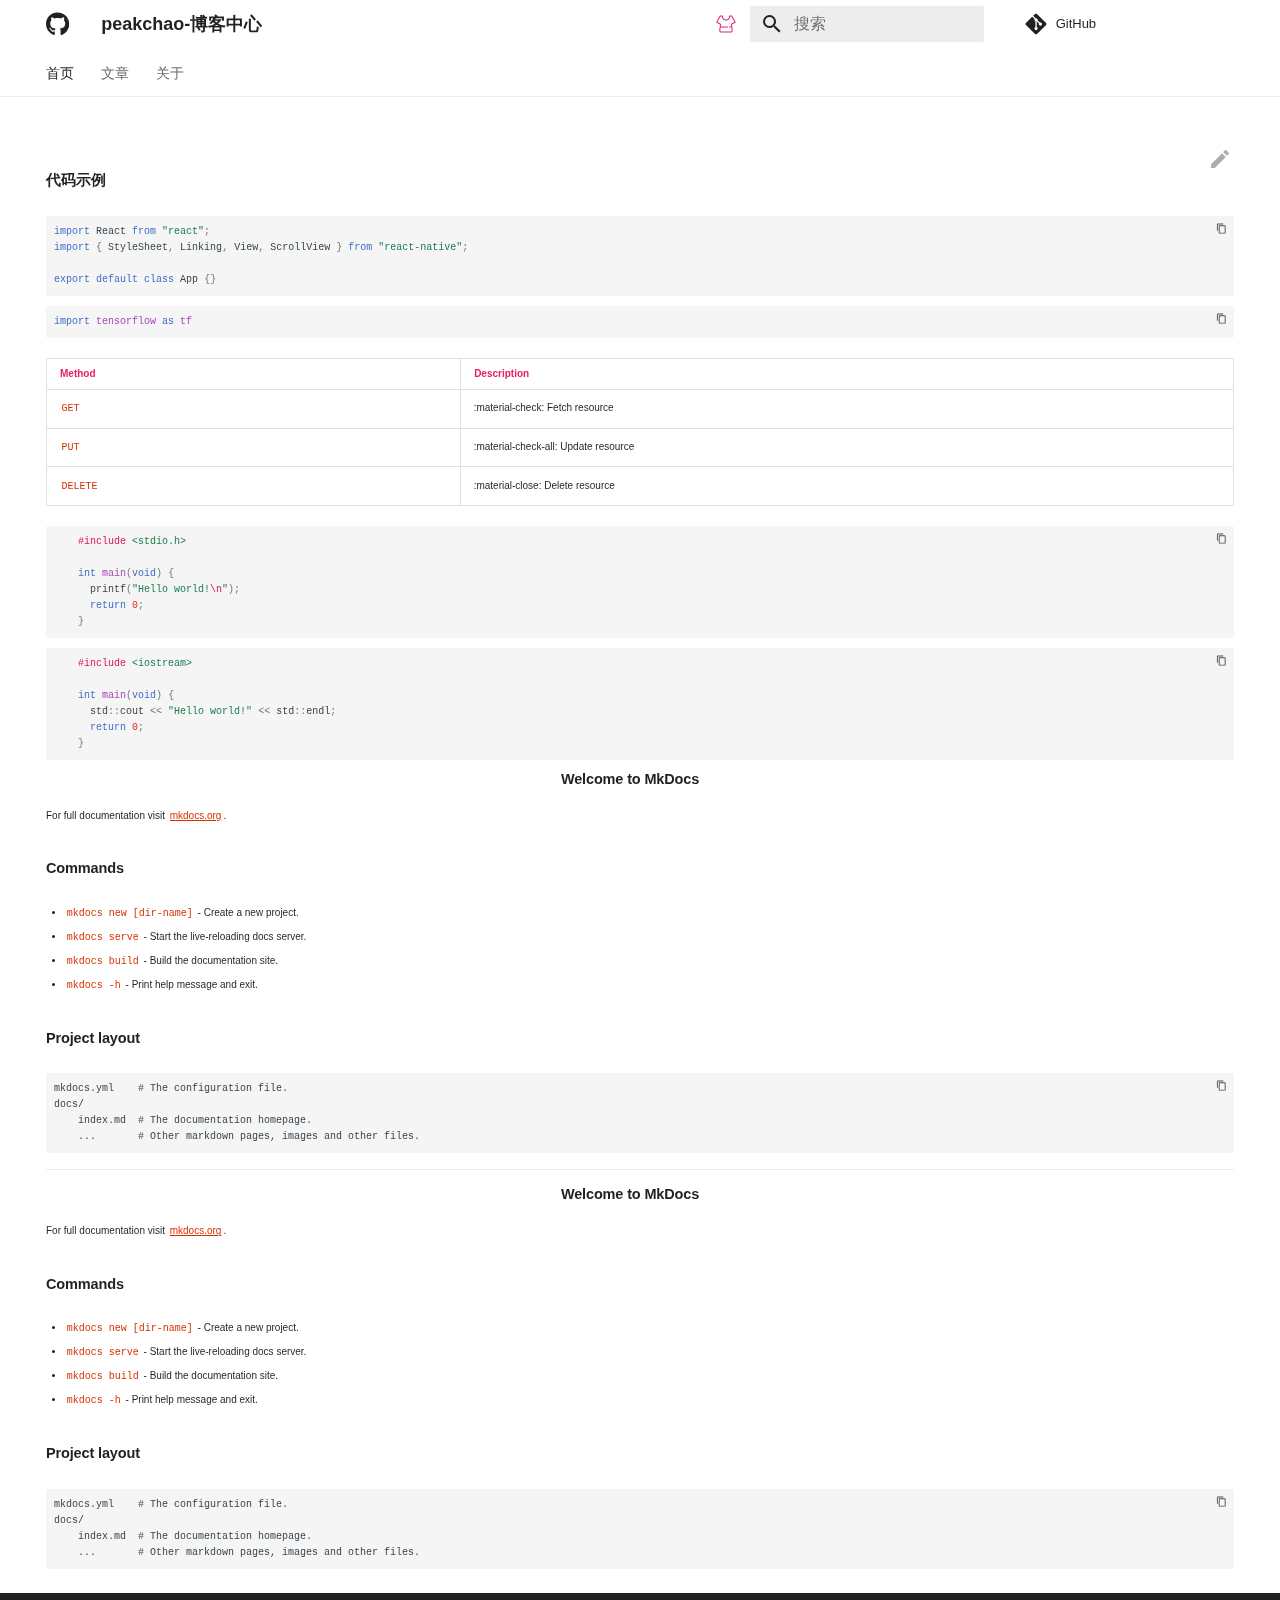
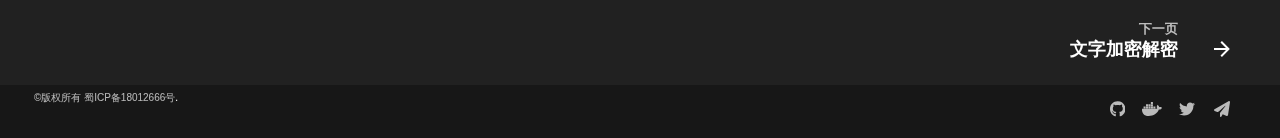
==== commit f7a3a746: "upload blog." ====
--- a/index.html
+++ b/index.html
@@ -13,7 +13,7 @@
       
       
       <link rel="icon" href="assets/logo.png">
-      <meta name="generator" content="mkdocs-1.3.0, mkdocs-material-8.2.9">
+      <meta name="generator" content="mkdocs-1.4.0, mkdocs-material-8.5.6">
     
     
       
@@ -21,12 +21,14 @@
       
     
     
-      <link rel="stylesheet" href="assets/stylesheets/main.120efc48.min.css">
-      
-        
-        <link rel="stylesheet" href="assets/stylesheets/palette.9647289d.min.css">
-        
-      
+      <link rel="stylesheet" href="assets/stylesheets/main.20d9efc8.min.css">
+      
+        
+        <link rel="stylesheet" href="assets/stylesheets/palette.cbb835fc.min.css">
+        
+      
+      
+
     
     
     
@@ -35,10 +37,11 @@
     
       <link rel="stylesheet" href="css/extra.css">
     
-    <script>__md_scope=new URL(".",location),__md_get=(e,_=localStorage,t=__md_scope)=>JSON.parse(_.getItem(t.pathname+"."+e)),__md_set=(e,_,t=localStorage,a=__md_scope)=>{try{t.setItem(a.pathname+"."+e,JSON.stringify(_))}catch(e){}}</script>
-    
-      
-
+    <script>__md_scope=new URL(".",location),__md_hash=e=>[...e].reduce((e,_)=>(e<<5)-e+_.charCodeAt(0),0),__md_get=(e,_=localStorage,t=__md_scope)=>JSON.parse(_.getItem(t.pathname+"."+e)),__md_set=(e,_,t=localStorage,a=__md_scope)=>{try{t.setItem(a.pathname+"."+e,JSON.stringify(_))}catch(e){}}</script>
+    
+      
+
+    
     
     
   </head>
@@ -150,7 +153,7 @@
       </label>
       <nav class="md-search__options" aria-label="查找">
         
-        <button type="reset" class="md-search__icon md-icon" aria-label="清空当前内容" tabindex="-1">
+        <button type="reset" class="md-search__icon md-icon" title="清空当前内容" aria-label="清空当前内容" tabindex="-1">
           <svg xmlns="http://www.w3.org/2000/svg" viewBox="0 0 24 24"><path d="M19 6.41 17.59 5 12 10.59 6.41 5 5 6.41 10.59 12 5 17.59 6.41 19 12 13.41 17.59 19 19 17.59 13.41 12 19 6.41Z"/></svg>
         </button>
       </nav>
@@ -174,7 +177,7 @@
         <a href="https://github.com/zhangzhichaolove/zhangzhichaolove.github.io" title="前往仓库" class="md-source" data-md-component="source">
   <div class="md-source__icon md-icon">
     
-    <svg xmlns="http://www.w3.org/2000/svg" viewBox="0 0 448 512"><!--! Font Awesome Free 6.1.1 by @fontawesome - https://fontawesome.com License - https://fontawesome.com/license/free (Icons: CC BY 4.0, Fonts: SIL OFL 1.1, Code: MIT License) Copyright 2022 Fonticons, Inc.--><path d="M439.55 236.05 244 40.45a28.87 28.87 0 0 0-40.81 0l-40.66 40.63 51.52 51.52c27.06-9.14 52.68 16.77 43.39 43.68l49.66 49.66c34.23-11.8 61.18 31 35.47 56.69-26.49 26.49-70.21-2.87-56-37.34L240.22 199v121.85c25.3 12.54 22.26 41.85 9.08 55a34.34 34.34 0 0 1-48.55 0c-17.57-17.6-11.07-46.91 11.25-56v-123c-20.8-8.51-24.6-30.74-18.64-45L142.57 101 8.45 235.14a28.86 28.86 0 0 0 0 40.81l195.61 195.6a28.86 28.86 0 0 0 40.8 0l194.69-194.69a28.86 28.86 0 0 0 0-40.81z"/></svg>
+    <svg xmlns="http://www.w3.org/2000/svg" viewBox="0 0 448 512"><!--! Font Awesome Free 6.2.0 by @fontawesome - https://fontawesome.com License - https://fontawesome.com/license/free (Icons: CC BY 4.0, Fonts: SIL OFL 1.1, Code: MIT License) Copyright 2022 Fonticons, Inc.--><path d="M439.55 236.05 244 40.45a28.87 28.87 0 0 0-40.81 0l-40.66 40.63 51.52 51.52c27.06-9.14 52.68 16.77 43.39 43.68l49.66 49.66c34.23-11.8 61.18 31 35.47 56.69-26.49 26.49-70.21-2.87-56-37.34L240.22 199v121.85c25.3 12.54 22.26 41.85 9.08 55a34.34 34.34 0 0 1-48.55 0c-17.57-17.6-11.07-46.91 11.25-56v-123c-20.8-8.51-24.6-30.74-18.64-45L142.57 101 8.45 235.14a28.86 28.86 0 0 0 0 40.81l195.61 195.6a28.86 28.86 0 0 0 40.8 0l194.69-194.69a28.86 28.86 0 0 0 0-40.81z"/></svg>
   </div>
   <div class="md-source__repository">
     GitHub
@@ -219,7 +222,7 @@
   
   
     <li class="md-tabs__item">
-      <a href="blogs/blog/" class="md-tabs__link">
+      <a href="blogs/%E8%AE%A1%E7%AE%97%E6%9C%BA%E6%98%AF%E5%A6%82%E4%BD%95%E5%A4%84%E7%90%86%E6%96%87%E5%AD%97%E7%9A%84%EF%BC%9F%E5%A6%82%E4%BD%95%E5%88%A9%E7%94%A8%E6%96%87%E5%AD%97%E7%BC%96%E7%A0%81%E8%BF%9B%E8%A1%8C%E5%8A%A0%E5%AF%86%E8%A7%A3%E5%AF%86%EF%BC%9F/" class="md-tabs__link">
         文章
       </a>
     </li>
@@ -278,7 +281,7 @@
       <a href="https://github.com/zhangzhichaolove/zhangzhichaolove.github.io" title="前往仓库" class="md-source" data-md-component="source">
   <div class="md-source__icon md-icon">
     
-    <svg xmlns="http://www.w3.org/2000/svg" viewBox="0 0 448 512"><!--! Font Awesome Free 6.1.1 by @fontawesome - https://fontawesome.com License - https://fontawesome.com/license/free (Icons: CC BY 4.0, Fonts: SIL OFL 1.1, Code: MIT License) Copyright 2022 Fonticons, Inc.--><path d="M439.55 236.05 244 40.45a28.87 28.87 0 0 0-40.81 0l-40.66 40.63 51.52 51.52c27.06-9.14 52.68 16.77 43.39 43.68l49.66 49.66c34.23-11.8 61.18 31 35.47 56.69-26.49 26.49-70.21-2.87-56-37.34L240.22 199v121.85c25.3 12.54 22.26 41.85 9.08 55a34.34 34.34 0 0 1-48.55 0c-17.57-17.6-11.07-46.91 11.25-56v-123c-20.8-8.51-24.6-30.74-18.64-45L142.57 101 8.45 235.14a28.86 28.86 0 0 0 0 40.81l195.61 195.6a28.86 28.86 0 0 0 40.8 0l194.69-194.69a28.86 28.86 0 0 0 0-40.81z"/></svg>
+    <svg xmlns="http://www.w3.org/2000/svg" viewBox="0 0 448 512"><!--! Font Awesome Free 6.2.0 by @fontawesome - https://fontawesome.com License - https://fontawesome.com/license/free (Icons: CC BY 4.0, Fonts: SIL OFL 1.1, Code: MIT License) Copyright 2022 Fonticons, Inc.--><path d="M439.55 236.05 244 40.45a28.87 28.87 0 0 0-40.81 0l-40.66 40.63 51.52 51.52c27.06-9.14 52.68 16.77 43.39 43.68l49.66 49.66c34.23-11.8 61.18 31 35.47 56.69-26.49 26.49-70.21-2.87-56-37.34L240.22 199v121.85c25.3 12.54 22.26 41.85 9.08 55a34.34 34.34 0 0 1-48.55 0c-17.57-17.6-11.07-46.91 11.25-56v-123c-20.8-8.51-24.6-30.74-18.64-45L142.57 101 8.45 235.14a28.86 28.86 0 0 0 0 40.81l195.61 195.6a28.86 28.86 0 0 0 40.8 0l194.69-194.69a28.86 28.86 0 0 0 0-40.81z"/></svg>
   </div>
   <div class="md-source__repository">
     GitHub
@@ -428,6 +431,48 @@
   
   
     <li class="md-nav__item">
+      <a href="blogs/%E8%AE%A1%E7%AE%97%E6%9C%BA%E6%98%AF%E5%A6%82%E4%BD%95%E5%A4%84%E7%90%86%E6%96%87%E5%AD%97%E7%9A%84%EF%BC%9F%E5%A6%82%E4%BD%95%E5%88%A9%E7%94%A8%E6%96%87%E5%AD%97%E7%BC%96%E7%A0%81%E8%BF%9B%E8%A1%8C%E5%8A%A0%E5%AF%86%E8%A7%A3%E5%AF%86%EF%BC%9F/" class="md-nav__link">
+        文字加密解密
+      </a>
+    </li>
+  
+
+            
+          
+            
+              
+  
+  
+  
+    <li class="md-nav__item">
+      <a href="blogs/emmet%E8%AF%AD%E6%B3%95/" class="md-nav__link">
+        emmet语法
+      </a>
+    </li>
+  
+
+            
+          
+            
+              
+  
+  
+  
+    <li class="md-nav__item">
+      <a href="blogs/blog/" class="md-nav__link">
+        其他文章
+      </a>
+    </li>
+  
+
+            
+          
+            
+              
+  
+  
+  
+    <li class="md-nav__item">
       <a href="blogs/blog/" class="md-nav__link">
         文章1
       </a>
@@ -655,21 +700,23 @@
               </div>
             
           
-          <div class="md-content" data-md-component="content">
-            <article class="md-content__inner md-typeset">
-              
+          
+            <div class="md-content" data-md-component="content">
+              <article class="md-content__inner md-typeset">
                 
+                  
+
   <a href="https://github.com/zhangzhichaolove/zhangzhichaolove.github.io/edit/master/docs/index.md" title="编辑此页" class="md-content__button md-icon">
+    
     <svg xmlns="http://www.w3.org/2000/svg" viewBox="0 0 24 24"><path d="M20.71 7.04c.39-.39.39-1.04 0-1.41l-2.34-2.34c-.37-.39-1.02-.39-1.41 0l-1.84 1.83 3.75 3.75M3 17.25V21h3.75L17.81 9.93l-3.75-3.75L3 17.25Z"/></svg>
   </a>
 
 
-
 <h2 id="_1">代码示例<a class="headerlink" href="#_1" title="Permanent link">&para;</a></h2>
-<div class="highlight"><pre><span></span><code><span class="k">import</span> <span class="nx">React</span> <span class="kr">from</span> <span class="s2">&quot;react&quot;</span><span class="p">;</span>
-<span class="k">import</span> <span class="p">{</span> <span class="nx">StyleSheet</span><span class="p">,</span> <span class="nx">Linking</span><span class="p">,</span> <span class="nx">View</span><span class="p">,</span> <span class="nx">ScrollView</span> <span class="p">}</span> <span class="kr">from</span> <span class="s2">&quot;react-native&quot;</span><span class="p">;</span>
-
-<span class="k">export</span> <span class="k">default</span> <span class="kd">class</span> <span class="nx">App</span> <span class="p">{}</span>
+<div class="highlight"><pre><span></span><code><span class="k">import</span><span class="w"> </span><span class="nx">React</span><span class="w"> </span><span class="kr">from</span><span class="w"> </span><span class="s2">&quot;react&quot;</span><span class="p">;</span><span class="w"></span>
+<span class="k">import</span><span class="w"> </span><span class="p">{</span><span class="w"> </span><span class="nx">StyleSheet</span><span class="p">,</span><span class="w"> </span><span class="nx">Linking</span><span class="p">,</span><span class="w"> </span><span class="nx">View</span><span class="p">,</span><span class="w"> </span><span class="nx">ScrollView</span><span class="w"> </span><span class="p">}</span><span class="w"> </span><span class="kr">from</span><span class="w"> </span><span class="s2">&quot;react-native&quot;</span><span class="p">;</span><span class="w"></span>
+
+<span class="k">export</span><span class="w"> </span><span class="k">default</span><span class="w"> </span><span class="kd">class</span><span class="w"> </span><span class="nx">App</span><span class="w"> </span><span class="p">{}</span><span class="w"></span>
 </code></pre></div>
 <div class="highlight"><pre><span></span><code><span class="kn">import</span> <span class="nn">tensorflow</span> <span class="k">as</span> <span class="nn">tf</span>
 </code></pre></div>
@@ -742,12 +789,22 @@
     ...       # Other markdown pages, images and other files.
 </code></pre></div>
 
-              
-            </article>
-          </div>
+
+
+  
+    
+  
+
+
+
+                
+              </article>
+            </div>
+          
+          
         </div>
         
-          <a href="#" class="md-top md-icon" data-md-component="top" data-md-state="hidden">
+          <a href="#" class="md-top md-icon" data-md-component="top" hidden>
             <svg xmlns="http://www.w3.org/2000/svg" viewBox="0 0 24 24"><path d="M13 20h-2V8l-5.5 5.5-1.42-1.42L12 4.16l7.92 7.92-1.42 1.42L13 8v12Z"/></svg>
             回到页面顶部
           </a>
@@ -783,13 +840,13 @@
 
         <!-- Link to next page -->
         
-        <a href="blogs/blog/" class="md-footer__link md-footer__link--next" rel="next">
+        <a href="blogs/%E8%AE%A1%E7%AE%97%E6%9C%BA%E6%98%AF%E5%A6%82%E4%BD%95%E5%A4%84%E7%90%86%E6%96%87%E5%AD%97%E7%9A%84%EF%BC%9F%E5%A6%82%E4%BD%95%E5%88%A9%E7%94%A8%E6%96%87%E5%AD%97%E7%BC%96%E7%A0%81%E8%BF%9B%E8%A1%8C%E5%8A%A0%E5%AF%86%E8%A7%A3%E5%AF%86%EF%BC%9F/" class="md-footer__link md-footer__link--next" rel="next">
             <div class="md-footer__title">
                 <div class="md-ellipsis">
                     <span class="md-footer__direction">
                         下一页
                     </span>
-                    文章1
+                    文字加密解密
                 </div>
             </div>
             <div class="md-footer__button md-icon">
@@ -825,7 +882,7 @@
         
       
       <a href="https://github.com/zhangzhichaolove" target="_blank" rel="noopener" title="github.com" class="md-social__link">
-        <svg xmlns="http://www.w3.org/2000/svg" viewBox="0 0 496 512"><!--! Font Awesome Free 6.1.1 by @fontawesome - https://fontawesome.com License - https://fontawesome.com/license/free (Icons: CC BY 4.0, Fonts: SIL OFL 1.1, Code: MIT License) Copyright 2022 Fonticons, Inc.--><path d="M165.9 397.4c0 2-2.3 3.6-5.2 3.6-3.3.3-5.6-1.3-5.6-3.6 0-2 2.3-3.6 5.2-3.6 3-.3 5.6 1.3 5.6 3.6zm-31.1-4.5c-.7 2 1.3 4.3 4.3 4.9 2.6 1 5.6 0 6.2-2s-1.3-4.3-4.3-5.2c-2.6-.7-5.5.3-6.2 2.3zm44.2-1.7c-2.9.7-4.9 2.6-4.6 4.9.3 2 2.9 3.3 5.9 2.6 2.9-.7 4.9-2.6 4.6-4.6-.3-1.9-3-3.2-5.9-2.9zM244.8 8C106.1 8 0 113.3 0 252c0 110.9 69.8 205.8 169.5 239.2 12.8 2.3 17.3-5.6 17.3-12.1 0-6.2-.3-40.4-.3-61.4 0 0-70 15-84.7-29.8 0 0-11.4-29.1-27.8-36.6 0 0-22.9-15.7 1.6-15.4 0 0 24.9 2 38.6 25.8 21.9 38.6 58.6 27.5 72.9 20.9 2.3-16 8.8-27.1 16-33.7-55.9-6.2-112.3-14.3-112.3-110.5 0-27.5 7.6-41.3 23.6-58.9-2.6-6.5-11.1-33.3 2.6-67.9 20.9-6.5 69 27 69 27 20-5.6 41.5-8.5 62.8-8.5s42.8 2.9 62.8 8.5c0 0 48.1-33.6 69-27 13.7 34.7 5.2 61.4 2.6 67.9 16 17.7 25.8 31.5 25.8 58.9 0 96.5-58.9 104.2-114.8 110.5 9.2 7.9 17 22.9 17 46.4 0 33.7-.3 75.4-.3 83.6 0 6.5 4.6 14.4 17.3 12.1C428.2 457.8 496 362.9 496 252 496 113.3 383.5 8 244.8 8zM97.2 352.9c-1.3 1-1 3.3.7 5.2 1.6 1.6 3.9 2.3 5.2 1 1.3-1 1-3.3-.7-5.2-1.6-1.6-3.9-2.3-5.2-1zm-10.8-8.1c-.7 1.3.3 2.9 2.3 3.9 1.6 1 3.6.7 4.3-.7.7-1.3-.3-2.9-2.3-3.9-2-.6-3.6-.3-4.3.7zm32.4 35.6c-1.6 1.3-1 4.3 1.3 6.2 2.3 2.3 5.2 2.6 6.5 1 1.3-1.3.7-4.3-1.3-6.2-2.2-2.3-5.2-2.6-6.5-1zm-11.4-14.7c-1.6 1-1.6 3.6 0 5.9 1.6 2.3 4.3 3.3 5.6 2.3 1.6-1.3 1.6-3.9 0-6.2-1.4-2.3-4-3.3-5.6-2z"/></svg>
+        <svg xmlns="http://www.w3.org/2000/svg" viewBox="0 0 496 512"><!--! Font Awesome Free 6.2.0 by @fontawesome - https://fontawesome.com License - https://fontawesome.com/license/free (Icons: CC BY 4.0, Fonts: SIL OFL 1.1, Code: MIT License) Copyright 2022 Fonticons, Inc.--><path d="M165.9 397.4c0 2-2.3 3.6-5.2 3.6-3.3.3-5.6-1.3-5.6-3.6 0-2 2.3-3.6 5.2-3.6 3-.3 5.6 1.3 5.6 3.6zm-31.1-4.5c-.7 2 1.3 4.3 4.3 4.9 2.6 1 5.6 0 6.2-2s-1.3-4.3-4.3-5.2c-2.6-.7-5.5.3-6.2 2.3zm44.2-1.7c-2.9.7-4.9 2.6-4.6 4.9.3 2 2.9 3.3 5.9 2.6 2.9-.7 4.9-2.6 4.6-4.6-.3-1.9-3-3.2-5.9-2.9zM244.8 8C106.1 8 0 113.3 0 252c0 110.9 69.8 205.8 169.5 239.2 12.8 2.3 17.3-5.6 17.3-12.1 0-6.2-.3-40.4-.3-61.4 0 0-70 15-84.7-29.8 0 0-11.4-29.1-27.8-36.6 0 0-22.9-15.7 1.6-15.4 0 0 24.9 2 38.6 25.8 21.9 38.6 58.6 27.5 72.9 20.9 2.3-16 8.8-27.1 16-33.7-55.9-6.2-112.3-14.3-112.3-110.5 0-27.5 7.6-41.3 23.6-58.9-2.6-6.5-11.1-33.3 2.6-67.9 20.9-6.5 69 27 69 27 20-5.6 41.5-8.5 62.8-8.5s42.8 2.9 62.8 8.5c0 0 48.1-33.6 69-27 13.7 34.7 5.2 61.4 2.6 67.9 16 17.7 25.8 31.5 25.8 58.9 0 96.5-58.9 104.2-114.8 110.5 9.2 7.9 17 22.9 17 46.4 0 33.7-.3 75.4-.3 83.6 0 6.5 4.6 14.4 17.3 12.1C428.2 457.8 496 362.9 496 252 496 113.3 383.5 8 244.8 8zM97.2 352.9c-1.3 1-1 3.3.7 5.2 1.6 1.6 3.9 2.3 5.2 1 1.3-1 1-3.3-.7-5.2-1.6-1.6-3.9-2.3-5.2-1zm-10.8-8.1c-.7 1.3.3 2.9 2.3 3.9 1.6 1 3.6.7 4.3-.7.7-1.3-.3-2.9-2.3-3.9-2-.6-3.6-.3-4.3.7zm32.4 35.6c-1.6 1.3-1 4.3 1.3 6.2 2.3 2.3 5.2 2.6 6.5 1 1.3-1.3.7-4.3-1.3-6.2-2.2-2.3-5.2-2.6-6.5-1zm-11.4-14.7c-1.6 1-1.6 3.6 0 5.9 1.6 2.3 4.3 3.3 5.6 2.3 1.6-1.3 1.6-3.9 0-6.2-1.4-2.3-4-3.3-5.6-2z"/></svg>
       </a>
     
       
@@ -834,7 +891,7 @@
         
       
       <a href="https://github.com/zhangzhichaolove" target="_blank" rel="noopener" title="github.com" class="md-social__link">
-        <svg xmlns="http://www.w3.org/2000/svg" viewBox="0 0 640 512"><!--! Font Awesome Free 6.1.1 by @fontawesome - https://fontawesome.com License - https://fontawesome.com/license/free (Icons: CC BY 4.0, Fonts: SIL OFL 1.1, Code: MIT License) Copyright 2022 Fonticons, Inc.--><path d="M349.9 236.3h-66.1v-59.4h66.1v59.4zm0-204.3h-66.1v60.7h66.1V32zm78.2 144.8H362v59.4h66.1v-59.4zm-156.3-72.1h-66.1v60.1h66.1v-60.1zm78.1 0h-66.1v60.1h66.1v-60.1zm276.8 100c-14.4-9.7-47.6-13.2-73.1-8.4-3.3-24-16.7-44.9-41.1-63.7l-14-9.3-9.3 14c-18.4 27.8-23.4 73.6-3.7 103.8-8.7 4.7-25.8 11.1-48.4 10.7H2.4c-8.7 50.8 5.8 116.8 44 162.1 37.1 43.9 92.7 66.2 165.4 66.2 157.4 0 273.9-72.5 328.4-204.2 21.4.4 67.6.1 91.3-45.2 1.5-2.5 6.6-13.2 8.5-17.1l-13.3-8.9zm-511.1-27.9h-66v59.4h66.1v-59.4zm78.1 0h-66.1v59.4h66.1v-59.4zm78.1 0h-66.1v59.4h66.1v-59.4zm-78.1-72.1h-66.1v60.1h66.1v-60.1z"/></svg>
+        <svg xmlns="http://www.w3.org/2000/svg" viewBox="0 0 640 512"><!--! Font Awesome Free 6.2.0 by @fontawesome - https://fontawesome.com License - https://fontawesome.com/license/free (Icons: CC BY 4.0, Fonts: SIL OFL 1.1, Code: MIT License) Copyright 2022 Fonticons, Inc.--><path d="M349.9 236.3h-66.1v-59.4h66.1v59.4zm0-204.3h-66.1v60.7h66.1V32zm78.2 144.8H362v59.4h66.1v-59.4zm-156.3-72.1h-66.1v60.1h66.1v-60.1zm78.1 0h-66.1v60.1h66.1v-60.1zm276.8 100c-14.4-9.7-47.6-13.2-73.1-8.4-3.3-24-16.7-44.9-41.1-63.7l-14-9.3-9.3 14c-18.4 27.8-23.4 73.6-3.7 103.8-8.7 4.7-25.8 11.1-48.4 10.7H2.4c-8.7 50.8 5.8 116.8 44 162.1 37.1 43.9 92.7 66.2 165.4 66.2 157.4 0 273.9-72.5 328.4-204.2 21.4.4 67.6.1 91.3-45.2 1.5-2.5 6.6-13.2 8.5-17.1l-13.3-8.9zm-511.1-27.9h-66v59.4h66.1v-59.4zm78.1 0h-66.1v59.4h66.1v-59.4zm78.1 0h-66.1v59.4h66.1v-59.4zm-78.1-72.1h-66.1v60.1h66.1v-60.1z"/></svg>
       </a>
     
       
@@ -843,13 +900,13 @@
         
       
       <a href="https://github.com/zhangzhichaolove" target="_blank" rel="noopener" title="github.com" class="md-social__link">
-        <svg xmlns="http://www.w3.org/2000/svg" viewBox="0 0 512 512"><!--! Font Awesome Free 6.1.1 by @fontawesome - https://fontawesome.com License - https://fontawesome.com/license/free (Icons: CC BY 4.0, Fonts: SIL OFL 1.1, Code: MIT License) Copyright 2022 Fonticons, Inc.--><path d="M459.37 151.716c.325 4.548.325 9.097.325 13.645 0 138.72-105.583 298.558-298.558 298.558-59.452 0-114.68-17.219-161.137-47.106 8.447.974 16.568 1.299 25.34 1.299 49.055 0 94.213-16.568 130.274-44.832-46.132-.975-84.792-31.188-98.112-72.772 6.498.974 12.995 1.624 19.818 1.624 9.421 0 18.843-1.3 27.614-3.573-48.081-9.747-84.143-51.98-84.143-102.985v-1.299c13.969 7.797 30.214 12.67 47.431 13.319-28.264-18.843-46.781-51.005-46.781-87.391 0-19.492 5.197-37.36 14.294-52.954 51.655 63.675 129.3 105.258 216.365 109.807-1.624-7.797-2.599-15.918-2.599-24.04 0-57.828 46.782-104.934 104.934-104.934 30.213 0 57.502 12.67 76.67 33.137 23.715-4.548 46.456-13.32 66.599-25.34-7.798 24.366-24.366 44.833-46.132 57.827 21.117-2.273 41.584-8.122 60.426-16.243-14.292 20.791-32.161 39.308-52.628 54.253z"/></svg>
+        <svg xmlns="http://www.w3.org/2000/svg" viewBox="0 0 512 512"><!--! Font Awesome Free 6.2.0 by @fontawesome - https://fontawesome.com License - https://fontawesome.com/license/free (Icons: CC BY 4.0, Fonts: SIL OFL 1.1, Code: MIT License) Copyright 2022 Fonticons, Inc.--><path d="M459.37 151.716c.325 4.548.325 9.097.325 13.645 0 138.72-105.583 298.558-298.558 298.558-59.452 0-114.68-17.219-161.137-47.106 8.447.974 16.568 1.299 25.34 1.299 49.055 0 94.213-16.568 130.274-44.832-46.132-.975-84.792-31.188-98.112-72.772 6.498.974 12.995 1.624 19.818 1.624 9.421 0 18.843-1.3 27.614-3.573-48.081-9.747-84.143-51.98-84.143-102.985v-1.299c13.969 7.797 30.214 12.67 47.431 13.319-28.264-18.843-46.781-51.005-46.781-87.391 0-19.492 5.197-37.36 14.294-52.954 51.655 63.675 129.3 105.258 216.365 109.807-1.624-7.797-2.599-15.918-2.599-24.04 0-57.828 46.782-104.934 104.934-104.934 30.213 0 57.502 12.67 76.67 33.137 23.715-4.548 46.456-13.32 66.599-25.34-7.798 24.366-24.366 44.833-46.132 57.827 21.117-2.273 41.584-8.122 60.426-16.243-14.292 20.791-32.161 39.308-52.628 54.253z"/></svg>
       </a>
     
       
       
       <a href="mailto:admin@peakchao.com" target="_blank" rel="noopener" title="邮箱" class="md-social__link">
-        <svg xmlns="http://www.w3.org/2000/svg" viewBox="0 0 512 512"><!--! Font Awesome Free 6.1.1 by @fontawesome - https://fontawesome.com License - https://fontawesome.com/license/free (Icons: CC BY 4.0, Fonts: SIL OFL 1.1, Code: MIT License) Copyright 2022 Fonticons, Inc.--><path d="m511.6 36.86-64 415.1a32.008 32.008 0 0 1-31.65 27.147c-4.188 0-8.319-.815-12.29-2.472l-122.6-51.1-50.86 76.29C226.3 508.5 219.8 512 212.8 512c-11.5 0-20.8-9.3-20.8-20.8v-96.18c0-7.115 2.372-14.03 6.742-19.64L416 96 122.3 360.3 19.69 317.5C8.438 312.8.812 302.2.062 289.1s5.47-23.72 16.06-29.77l448-255.1c10.69-6.109 23.88-5.547 34 1.406S513.5 24.72 511.6 36.86z"/></svg>
+        <svg xmlns="http://www.w3.org/2000/svg" viewBox="0 0 512 512"><!--! Font Awesome Free 6.2.0 by @fontawesome - https://fontawesome.com License - https://fontawesome.com/license/free (Icons: CC BY 4.0, Fonts: SIL OFL 1.1, Code: MIT License) Copyright 2022 Fonticons, Inc.--><path d="M498.1 5.6c10.1 7 15.4 19.1 13.5 31.2l-64 416c-1.5 9.7-7.4 18.2-16 23s-18.9 5.4-28 1.6l-126.3-52.5-40.1 74.5c-5.2 9.7-16.3 14.6-27 11.9S192 499 192 488v-96c0-5.3 1.8-10.5 5.1-14.7l165.3-212.6c2.5-7.1-6.5-14.3-13-8.4l-179 161.9-32 28.9c-9.2 8.3-22.3 10.6-33.8 5.8l-85-35.4C8.4 312.8.8 302.2.1 290s5.5-23.7 16.1-29.8l448-256c10.7-6.1 23.9-5.5 34 1.4z"/></svg>
       </a>
     
   </div>
@@ -861,10 +918,11 @@
     <div class="md-dialog" data-md-component="dialog">
       <div class="md-dialog__inner md-typeset"></div>
     </div>
-    <script id="__config" type="application/json">{"base": ".", "features": ["navigation.tabs", "navigation.top", "navigation.tracking"], "search": "assets/javascripts/workers/search.2a1c317c.min.js", "translations": {"clipboard.copied": "\u5df2\u590d\u5236", "clipboard.copy": "\u590d\u5236", "search.config.lang": "ja", "search.config.pipeline": "trimmer, stemmer", "search.config.separator": "[\\uff0c\\u3002]+", "search.placeholder": "\u641c\u7d22", "search.result.more.one": "\u5728\u8be5\u9875\u4e0a\u8fd8\u6709 1 \u4e2a\u7b26\u5408\u6761\u4ef6\u7684\u7ed3\u679c", "search.result.more.other": "\u5728\u8be5\u9875\u4e0a\u8fd8\u6709 # \u4e2a\u7b26\u5408\u6761\u4ef6\u7684\u7ed3\u679c", "search.result.none": "\u6ca1\u6709\u627e\u5230\u7b26\u5408\u6761\u4ef6\u7684\u7ed3\u679c", "search.result.one": "\u627e\u5230 1 \u4e2a\u7b26\u5408\u6761\u4ef6\u7684\u7ed3\u679c", "search.result.other": "# \u4e2a\u7b26\u5408\u6761\u4ef6\u7684\u7ed3\u679c", "search.result.placeholder": "\u952e\u5165\u4ee5\u5f00\u59cb\u641c\u7d22", "search.result.term.missing": "\u7f3a\u5c11", "select.version.title": "\u9009\u62e9\u5f53\u524d\u7248\u672c"}}</script>
-    
-    
-      <script src="assets/javascripts/bundle.6e54b5cd.min.js"></script>
+    
+    <script id="__config" type="application/json">{"base": ".", "features": ["navigation.tabs", "navigation.top", "navigation.tracking"], "search": "assets/javascripts/workers/search.5bf1dace.min.js", "translations": {"clipboard.copied": "\u5df2\u590d\u5236", "clipboard.copy": "\u590d\u5236", "search.config.lang": "ja", "search.config.pipeline": "trimmer, stemmer", "search.config.separator": "[\\s\\-\uff0c\u3002]+", "search.placeholder": "\u641c\u7d22", "search.result.more.one": "\u5728\u8be5\u9875\u4e0a\u8fd8\u6709 1 \u4e2a\u7b26\u5408\u6761\u4ef6\u7684\u7ed3\u679c", "search.result.more.other": "\u5728\u8be5\u9875\u4e0a\u8fd8\u6709 # \u4e2a\u7b26\u5408\u6761\u4ef6\u7684\u7ed3\u679c", "search.result.none": "\u6ca1\u6709\u627e\u5230\u7b26\u5408\u6761\u4ef6\u7684\u7ed3\u679c", "search.result.one": "\u627e\u5230 1 \u4e2a\u7b26\u5408\u6761\u4ef6\u7684\u7ed3\u679c", "search.result.other": "# \u4e2a\u7b26\u5408\u6761\u4ef6\u7684\u7ed3\u679c", "search.result.placeholder": "\u952e\u5165\u4ee5\u5f00\u59cb\u641c\u7d22", "search.result.term.missing": "\u7f3a\u5c11", "select.version.title": "\u9009\u62e9\u5f53\u524d\u7248\u672c"}}</script>
+    
+    
+      <script src="assets/javascripts/bundle.078830c0.min.js"></script>
       
     
   </body>
--- a/assets/stylesheets/main.20d9efc8.min.css
+++ b/assets/stylesheets/main.20d9efc8.min.css
@@ -0,0 +1 @@
+@charset "UTF-8";html{-webkit-text-size-adjust:none;-moz-text-size-adjust:none;-ms-text-size-adjust:none;text-size-adjust:none;box-sizing:border-box}*,:after,:before{box-sizing:inherit}@media (prefers-reduced-motion){*,:after,:before{transition:none!important}}body{margin:0}a,button,input,label{-webkit-tap-highlight-color:transparent}a{color:inherit;text-decoration:none}hr{border:0;box-sizing:initial;display:block;height:.05rem;overflow:visible;padding:0}small{font-size:80%}sub,sup{line-height:1em}img{border-style:none}table{border-collapse:initial;border-spacing:0}td,th{font-weight:400;vertical-align:top}button{background:transparent;border:0;font-family:inherit;font-size:inherit;margin:0;padding:0}input{border:0;outline:none}:root,[data-md-color-scheme=default]{--md-default-fg-color:rgba(0,0,0,.87);--md-default-fg-color--light:rgba(0,0,0,.54);--md-default-fg-color--lighter:rgba(0,0,0,.32);--md-default-fg-color--lightest:rgba(0,0,0,.07);--md-default-bg-color:#fff;--md-default-bg-color--light:hsla(0,0%,100%,.7);--md-default-bg-color--lighter:hsla(0,0%,100%,.3);--md-default-bg-color--lightest:hsla(0,0%,100%,.12);--md-primary-fg-color:#4051b5;--md-primary-fg-color--light:#5d6cc0;--md-primary-fg-color--dark:#303fa1;--md-primary-bg-color:#fff;--md-primary-bg-color--light:hsla(0,0%,100%,.7);--md-accent-fg-color:#526cfe;--md-accent-fg-color--transparent:rgba(82,108,254,.1);--md-accent-bg-color:#fff;--md-accent-bg-color--light:hsla(0,0%,100%,.7);--md-code-fg-color:#36464e;--md-code-bg-color:#f5f5f5;--md-code-hl-color:rgba(255,255,0,.5);--md-code-hl-number-color:#d52a2a;--md-code-hl-special-color:#db1457;--md-code-hl-function-color:#a846b9;--md-code-hl-constant-color:#6e59d9;--md-code-hl-keyword-color:#3f6ec6;--md-code-hl-string-color:#1c7d4d;--md-code-hl-name-color:var(--md-code-fg-color);--md-code-hl-operator-color:var(--md-default-fg-color--light);--md-code-hl-punctuation-color:var(--md-default-fg-color--light);--md-code-hl-comment-color:var(--md-default-fg-color--light);--md-code-hl-generic-color:var(--md-default-fg-color--light);--md-code-hl-variable-color:var(--md-default-fg-color--light);--md-typeset-color:var(--md-default-fg-color);--md-typeset-a-color:var(--md-primary-fg-color);--md-typeset-mark-color:rgba(255,255,0,.5);--md-typeset-del-color:rgba(245,80,61,.15);--md-typeset-ins-color:rgba(11,213,112,.15);--md-typeset-kbd-color:#fafafa;--md-typeset-kbd-accent-color:#fff;--md-typeset-kbd-border-color:#b8b8b8;--md-typeset-table-color:rgba(0,0,0,.12);--md-admonition-fg-color:var(--md-default-fg-color);--md-admonition-bg-color:var(--md-default-bg-color);--md-footer-fg-color:#fff;--md-footer-fg-color--light:hsla(0,0%,100%,.7);--md-footer-fg-color--lighter:hsla(0,0%,100%,.3);--md-footer-bg-color:rgba(0,0,0,.87);--md-footer-bg-color--dark:rgba(0,0,0,.32);--md-shadow-z1:0 0.2rem 0.5rem rgba(0,0,0,.05),0 0 0.05rem rgba(0,0,0,.1);--md-shadow-z2:0 0.2rem 0.5rem rgba(0,0,0,.1),0 0 0.05rem rgba(0,0,0,.25);--md-shadow-z3:0 0.2rem 0.5rem rgba(0,0,0,.2),0 0 0.05rem rgba(0,0,0,.35)}.md-icon svg{fill:currentcolor;display:block;height:1.2rem;width:1.2rem}body{-webkit-font-smoothing:antialiased;-moz-osx-font-smoothing:grayscale;--md-text-font-family:var(--md-text-font,_),-apple-system,BlinkMacSystemFont,Helvetica,Arial,sans-serif;--md-code-font-family:var(--md-code-font,_),SFMono-Regular,Consolas,Menlo,monospace}body,input{font-feature-settings:"kern","liga";font-family:var(--md-text-font-family)}body,code,input,kbd,pre{color:var(--md-typeset-color)}code,kbd,pre{font-feature-settings:"kern";font-family:var(--md-code-font-family)}:root{--md-typeset-table-sort-icon:url('data:image/svg+xml;charset=utf-8,<svg xmlns="http://www.w3.org/2000/svg" viewBox="0 0 24 24"><path d="m18 21-4-4h3V7h-3l4-4 4 4h-3v10h3M2 19v-2h10v2M2 13v-2h7v2M2 7V5h4v2H2Z"/></svg>');--md-typeset-table-sort-icon--asc:url('data:image/svg+xml;charset=utf-8,<svg xmlns="http://www.w3.org/2000/svg" viewBox="0 0 24 24"><path d="M19 17h3l-4 4-4-4h3V3h2M2 17h10v2H2M6 5v2H2V5m0 6h7v2H2v-2Z"/></svg>');--md-typeset-table-sort-icon--desc:url('data:image/svg+xml;charset=utf-8,<svg xmlns="http://www.w3.org/2000/svg" viewBox="0 0 24 24"><path d="M19 7h3l-4-4-4 4h3v14h2M2 17h10v2H2M6 5v2H2V5m0 6h7v2H2v-2Z"/></svg>')}.md-typeset{-webkit-print-color-adjust:exact;color-adjust:exact;font-size:.8rem;line-height:1.6}@media print{.md-typeset{font-size:.68rem}}.md-typeset blockquote,.md-typeset dl,.md-typeset figure,.md-typeset ol,.md-typeset pre,.md-typeset ul{margin-bottom:1em;margin-top:1em}.md-typeset h1{color:var(--md-default-fg-color--light);font-size:2em;line-height:1.3;margin:0 0 1.25em}.md-typeset h1,.md-typeset h2{font-weight:300;letter-spacing:-.01em}.md-typeset h2{font-size:1.5625em;line-height:1.4;margin:1.6em 0 .64em}.md-typeset h3{font-size:1.25em;font-weight:400;letter-spacing:-.01em;line-height:1.5;margin:1.6em 0 .8em}.md-typeset h2+h3{margin-top:.8em}.md-typeset h4{font-weight:700;letter-spacing:-.01em;margin:1em 0}.md-typeset h5,.md-typeset h6{color:var(--md-default-fg-color--light);font-size:.8em;font-weight:700;letter-spacing:-.01em;margin:1.25em 0}.md-typeset h5{text-transform:uppercase}.md-typeset hr{border-bottom:.05rem solid var(--md-default-fg-color--lightest);display:flow-root;margin:1.5em 0}.md-typeset a{color:var(--md-typeset-a-color);word-break:break-word}.md-typeset a,.md-typeset a:before{transition:color 125ms}.md-typeset a:focus,.md-typeset a:hover{color:var(--md-accent-fg-color)}.md-typeset a:focus code,.md-typeset a:hover code{background-color:var(--md-accent-fg-color--transparent)}.md-typeset a code{color:currentcolor;transition:background-color 125ms}.md-typeset a.focus-visible{outline-color:var(--md-accent-fg-color);outline-offset:.2rem}.md-typeset code,.md-typeset kbd,.md-typeset pre{color:var(--md-code-fg-color);direction:ltr;font-variant-ligatures:none}@media print{.md-typeset code,.md-typeset kbd,.md-typeset pre{white-space:pre-wrap}}.md-typeset code{background-color:var(--md-code-bg-color);border-radius:.1rem;-webkit-box-decoration-break:clone;box-decoration-break:clone;font-size:.85em;padding:0 .2941176471em;word-break:break-word}.md-typeset code:not(.focus-visible){-webkit-tap-highlight-color:transparent;outline:none}.md-typeset pre{display:flow-root;line-height:1.4;position:relative}.md-typeset pre>code{-webkit-box-decoration-break:slice;box-decoration-break:slice;box-shadow:none;display:block;margin:0;outline-color:var(--md-accent-fg-color);overflow:auto;padding:.7720588235em 1.1764705882em;scrollbar-color:var(--md-default-fg-color--lighter) transparent;scrollbar-width:thin;touch-action:auto;word-break:normal}.md-typeset pre>code:hover{scrollbar-color:var(--md-accent-fg-color) transparent}.md-typeset pre>code::-webkit-scrollbar{height:.2rem;width:.2rem}.md-typeset pre>code::-webkit-scrollbar-thumb{background-color:var(--md-default-fg-color--lighter)}.md-typeset pre>code::-webkit-scrollbar-thumb:hover{background-color:var(--md-accent-fg-color)}.md-typeset kbd{background-color:var(--md-typeset-kbd-color);border-radius:.1rem;box-shadow:0 .1rem 0 .05rem var(--md-typeset-kbd-border-color),0 .1rem 0 var(--md-typeset-kbd-border-color),0 -.1rem .2rem var(--md-typeset-kbd-accent-color) inset;color:var(--md-default-fg-color);display:inline-block;font-size:.75em;padding:0 .6666666667em;vertical-align:text-top;word-break:break-word}.md-typeset mark{background-color:var(--md-typeset-mark-color);-webkit-box-decoration-break:clone;box-decoration-break:clone;color:inherit;word-break:break-word}.md-typeset abbr{border-bottom:.05rem dotted var(--md-default-fg-color--light);cursor:help;text-decoration:none}@media (hover:none){.md-typeset abbr{position:relative}.md-typeset abbr[title]:-webkit-any(:focus,:hover):after{background-color:var(--md-default-fg-color);border-radius:.1rem;box-shadow:var(--md-shadow-z3);color:var(--md-default-bg-color);content:attr(title);display:inline-block;font-size:.7rem;margin-top:2em;max-width:80%;min-width:-webkit-max-content;min-width:max-content;padding:.2rem .3rem;position:absolute;width:auto}.md-typeset abbr[title]:-moz-any(:focus,:hover):after{background-color:var(--md-default-fg-color);border-radius:.1rem;box-shadow:var(--md-shadow-z3);color:var(--md-default-bg-color);content:attr(title);display:inline-block;font-size:.7rem;margin-top:2em;max-width:80%;min-width:-moz-max-content;min-width:max-content;padding:.2rem .3rem;position:absolute;width:auto}[dir=ltr] .md-typeset abbr[title]:-webkit-any(:focus,:hover):after{left:0}[dir=ltr] .md-typeset abbr[title]:-moz-any(:focus,:hover):after{left:0}[dir=ltr] .md-typeset abbr[title]:is(:focus,:hover):after{left:0}[dir=rtl] .md-typeset abbr[title]:-webkit-any(:focus,:hover):after{right:0}[dir=rtl] .md-typeset abbr[title]:-moz-any(:focus,:hover):after{right:0}[dir=rtl] .md-typeset abbr[title]:is(:focus,:hover):after{right:0}.md-typeset abbr[title]:is(:focus,:hover):after{background-color:var(--md-default-fg-color);border-radius:.1rem;box-shadow:var(--md-shadow-z3);color:var(--md-default-bg-color);content:attr(title);display:inline-block;font-size:.7rem;margin-top:2em;max-width:80%;min-width:-webkit-max-content;min-width:-moz-max-content;min-width:max-content;padding:.2rem .3rem;position:absolute;width:auto}}.md-typeset small{opacity:.75}[dir=ltr] .md-typeset sub,[dir=ltr] .md-typeset sup{margin-left:.078125em}[dir=rtl] .md-typeset sub,[dir=rtl] .md-typeset sup{margin-right:.078125em}[dir=ltr] .md-typeset blockquote{padding-left:.6rem}[dir=rtl] .md-typeset blockquote{padding-right:.6rem}[dir=ltr] .md-typeset blockquote{border-left:.2rem solid var(--md-default-fg-color--lighter)}[dir=rtl] .md-typeset blockquote{border-right:.2rem solid var(--md-default-fg-color--lighter)}.md-typeset blockquote{color:var(--md-default-fg-color--light);margin-left:0;margin-right:0}.md-typeset ul{list-style-type:disc}[dir=ltr] .md-typeset ol,[dir=ltr] .md-typeset ul{margin-left:.625em}[dir=rtl] .md-typeset ol,[dir=rtl] .md-typeset ul{margin-right:.625em}.md-typeset ol,.md-typeset ul{padding:0}.md-typeset ol:not([hidden]),.md-typeset ul:not([hidden]){display:flow-root}.md-typeset ol ol,.md-typeset ul ol{list-style-type:lower-alpha}.md-typeset ol ol ol,.md-typeset ul ol ol{list-style-type:lower-roman}[dir=ltr] .md-typeset ol li,[dir=ltr] .md-typeset ul li{margin-left:1.25em}[dir=rtl] .md-typeset ol li,[dir=rtl] .md-typeset ul li{margin-right:1.25em}.md-typeset ol li,.md-typeset ul li{margin-bottom:.5em}.md-typeset ol li blockquote,.md-typeset ol li p,.md-typeset ul li blockquote,.md-typeset ul li p{margin:.5em 0}.md-typeset ol li:last-child,.md-typeset ul li:last-child{margin-bottom:0}.md-typeset ol li :-webkit-any(ul,ol),.md-typeset ul li :-webkit-any(ul,ol){margin-bottom:.5em;margin-top:.5em}.md-typeset ol li :-moz-any(ul,ol),.md-typeset ul li :-moz-any(ul,ol){margin-bottom:.5em;margin-top:.5em}[dir=ltr] .md-typeset ol li :-webkit-any(ul,ol),[dir=ltr] .md-typeset ul li :-webkit-any(ul,ol){margin-left:.625em}[dir=ltr] .md-typeset ol li :-moz-any(ul,ol),[dir=ltr] .md-typeset ul li :-moz-any(ul,ol){margin-left:.625em}[dir=ltr] .md-typeset ol li :is(ul,ol),[dir=ltr] .md-typeset ul li :is(ul,ol){margin-left:.625em}[dir=rtl] .md-typeset ol li :-webkit-any(ul,ol),[dir=rtl] .md-typeset ul li :-webkit-any(ul,ol){margin-right:.625em}[dir=rtl] .md-typeset ol li :-moz-any(ul,ol),[dir=rtl] .md-typeset ul li :-moz-any(ul,ol){margin-right:.625em}[dir=rtl] .md-typeset ol li :is(ul,ol),[dir=rtl] .md-typeset ul li :is(ul,ol){margin-right:.625em}.md-typeset ol li :is(ul,ol),.md-typeset ul li :is(ul,ol){margin-bottom:.5em;margin-top:.5em}[dir=ltr] .md-typeset dd{margin-left:1.875em}[dir=rtl] .md-typeset dd{margin-right:1.875em}.md-typeset dd{margin-bottom:1.5em;margin-top:1em}.md-typeset img,.md-typeset svg,.md-typeset video{height:auto;max-width:100%}.md-typeset img[align=left]{margin:1em 1em 1em 0}.md-typeset img[align=right]{margin:1em 0 1em 1em}.md-typeset img[align]:only-child{margin-top:0}.md-typeset img[src$="#gh-dark-mode-only"],.md-typeset img[src$="#only-dark"]{display:none}.md-typeset figure{display:flow-root;margin:1em auto;max-width:100%;text-align:center;width:-webkit-fit-content;width:-moz-fit-content;width:fit-content}.md-typeset figure img{display:block}.md-typeset figcaption{font-style:italic;margin:1em auto;max-width:24rem}.md-typeset iframe{max-width:100%}.md-typeset table:not([class]){background-color:var(--md-default-bg-color);border:.05rem solid var(--md-typeset-table-color);border-radius:.1rem;display:inline-block;font-size:.64rem;max-width:100%;overflow:auto;touch-action:auto}@media print{.md-typeset table:not([class]){display:table}}.md-typeset table:not([class])+*{margin-top:1.5em}.md-typeset table:not([class]) :-webkit-any(th,td)>:first-child{margin-top:0}.md-typeset table:not([class]) :-moz-any(th,td)>:first-child{margin-top:0}.md-typeset table:not([class]) :is(th,td)>:first-child{margin-top:0}.md-typeset table:not([class]) :-webkit-any(th,td)>:last-child{margin-bottom:0}.md-typeset table:not([class]) :-moz-any(th,td)>:last-child{margin-bottom:0}.md-typeset table:not([class]) :is(th,td)>:last-child{margin-bottom:0}.md-typeset table:not([class]) :-webkit-any(th,td):not([align]){text-align:left}.md-typeset table:not([class]) :-moz-any(th,td):not([align]){text-align:left}.md-typeset table:not([class]) :is(th,td):not([align]){text-align:left}[dir=rtl] .md-typeset table:not([class]) :-webkit-any(th,td):not([align]){text-align:right}[dir=rtl] .md-typeset table:not([class]) :-moz-any(th,td):not([align]){text-align:right}[dir=rtl] .md-typeset table:not([class]) :is(th,td):not([align]){text-align:right}.md-typeset table:not([class]) th{font-weight:700;min-width:5rem;padding:.9375em 1.25em;vertical-align:top}.md-typeset table:not([class]) td{border-top:.05rem solid var(--md-typeset-table-color);padding:.9375em 1.25em;vertical-align:top}.md-typeset table:not([class]) tbody tr{transition:background-color 125ms}.md-typeset table:not([class]) tbody tr:hover{background-color:rgba(0,0,0,.035);box-shadow:0 .05rem 0 var(--md-default-bg-color) inset}.md-typeset table:not([class]) a{word-break:normal}.md-typeset table th[role=columnheader]{cursor:pointer}[dir=ltr] .md-typeset table th[role=columnheader]:after{margin-left:.5em}[dir=rtl] .md-typeset table th[role=columnheader]:after{margin-right:.5em}.md-typeset table th[role=columnheader]:after{content:"";display:inline-block;height:1.2em;-webkit-mask-image:var(--md-typeset-table-sort-icon);mask-image:var(--md-typeset-table-sort-icon);-webkit-mask-repeat:no-repeat;mask-repeat:no-repeat;-webkit-mask-size:contain;mask-size:contain;transition:background-color 125ms;vertical-align:text-bottom;width:1.2em}.md-typeset table th[role=columnheader]:hover:after{background-color:var(--md-default-fg-color--lighter)}.md-typeset table th[role=columnheader][aria-sort=ascending]:after{background-color:var(--md-default-fg-color--light);-webkit-mask-image:var(--md-typeset-table-sort-icon--asc);mask-image:var(--md-typeset-table-sort-icon--asc)}.md-typeset table th[role=columnheader][aria-sort=descending]:after{background-color:var(--md-default-fg-color--light);-webkit-mask-image:var(--md-typeset-table-sort-icon--desc);mask-image:var(--md-typeset-table-sort-icon--desc)}.md-typeset__scrollwrap{margin:1em -.8rem;overflow-x:auto;touch-action:auto}.md-typeset__table{display:inline-block;margin-bottom:.5em;padding:0 .8rem}@media print{.md-typeset__table{display:block}}html .md-typeset__table table{display:table;margin:0;overflow:hidden;width:100%}@media screen and (max-width:44.9375em){.md-content__inner>pre{margin:1em -.8rem}.md-content__inner>pre code{border-radius:0}}.md-banner{background-color:var(--md-footer-bg-color);color:var(--md-footer-fg-color);overflow:auto}@media print{.md-banner{display:none}}.md-banner--warning{background:var(--md-typeset-mark-color);color:var(--md-default-fg-color)}.md-banner__inner{font-size:.7rem;margin:.6rem auto;padding:0 .8rem}[dir=ltr] .md-banner__button{float:right}[dir=rtl] .md-banner__button{float:left}.md-banner__button{color:inherit;cursor:pointer;transition:opacity .25s}.md-banner__button:hover{opacity:.7}html{font-size:125%;height:100%;overflow-x:hidden}@media screen and (min-width:100em){html{font-size:137.5%}}@media screen and (min-width:125em){html{font-size:150%}}body{background-color:var(--md-default-bg-color);display:flex;flex-direction:column;font-size:.5rem;min-height:100%;position:relative;width:100%}@media print{body{display:block}}@media screen and (max-width:59.9375em){body[data-md-scrolllock]{position:fixed}}.md-grid{margin-left:auto;margin-right:auto;max-width:61rem}.md-container{display:flex;flex-direction:column;flex-grow:1}@media print{.md-container{display:block}}.md-main{flex-grow:1}.md-main__inner{display:flex;height:100%;margin-top:1.5rem}.md-ellipsis{overflow:hidden;text-overflow:ellipsis;white-space:nowrap}.md-toggle{display:none}.md-option{height:0;opacity:0;position:absolute;width:0}.md-option:checked+label:not([hidden]){display:block}.md-option.focus-visible+label{outline-color:var(--md-accent-fg-color);outline-style:auto}.md-skip{background-color:var(--md-default-fg-color);border-radius:.1rem;color:var(--md-default-bg-color);font-size:.64rem;margin:.5rem;opacity:0;outline-color:var(--md-accent-fg-color);padding:.3rem .5rem;position:fixed;transform:translateY(.4rem);z-index:-1}.md-skip:focus{opacity:1;transform:translateY(0);transition:transform .25s cubic-bezier(.4,0,.2,1),opacity 175ms 75ms;z-index:10}@page{margin:25mm}:root{--md-clipboard-icon:url('data:image/svg+xml;charset=utf-8,<svg xmlns="http://www.w3.org/2000/svg" viewBox="0 0 24 24"><path d="M19 21H8V7h11m0-2H8a2 2 0 0 0-2 2v14a2 2 0 0 0 2 2h11a2 2 0 0 0 2-2V7a2 2 0 0 0-2-2m-3-4H4a2 2 0 0 0-2 2v14h2V3h12V1Z"/></svg>')}.md-clipboard{border-radius:.1rem;color:var(--md-default-fg-color--lightest);cursor:pointer;height:1.5em;outline-color:var(--md-accent-fg-color);outline-offset:.1rem;position:absolute;right:.5em;top:.5em;transition:color .25s;width:1.5em;z-index:1}@media print{.md-clipboard{display:none}}.md-clipboard:not(.focus-visible){-webkit-tap-highlight-color:transparent;outline:none}:hover>.md-clipboard{color:var(--md-default-fg-color--light)}.md-clipboard:-webkit-any(:focus,:hover){color:var(--md-accent-fg-color)}.md-clipboard:-moz-any(:focus,:hover){color:var(--md-accent-fg-color)}.md-clipboard:is(:focus,:hover){color:var(--md-accent-fg-color)}.md-clipboard:after{background-color:currentcolor;content:"";display:block;height:1.125em;margin:0 auto;-webkit-mask-image:var(--md-clipboard-icon);mask-image:var(--md-clipboard-icon);-webkit-mask-position:center;mask-position:center;-webkit-mask-repeat:no-repeat;mask-repeat:no-repeat;-webkit-mask-size:contain;mask-size:contain;width:1.125em}.md-clipboard--inline{cursor:pointer}.md-clipboard--inline code{transition:color .25s,background-color .25s}.md-clipboard--inline:-webkit-any(:focus,:hover) code{background-color:var(--md-accent-fg-color--transparent);color:var(--md-accent-fg-color)}.md-clipboard--inline:-moz-any(:focus,:hover) code{background-color:var(--md-accent-fg-color--transparent);color:var(--md-accent-fg-color)}.md-clipboard--inline:is(:focus,:hover) code{background-color:var(--md-accent-fg-color--transparent);color:var(--md-accent-fg-color)}@keyframes consent{0%{opacity:0;transform:translateY(100%)}to{opacity:1;transform:translateY(0)}}@keyframes overlay{0%{opacity:0}to{opacity:1}}.md-consent__overlay{animation:overlay .25s both;-webkit-backdrop-filter:blur(.1rem);backdrop-filter:blur(.1rem);background-color:rgba(0,0,0,.54);height:100%;opacity:1;position:fixed;top:0;width:100%;z-index:5}.md-consent__inner{animation:consent .5s cubic-bezier(.1,.7,.1,1) both;background-color:var(--md-default-bg-color);border:0;border-radius:.1rem;bottom:0;box-shadow:0 0 .2rem rgba(0,0,0,.1),0 .2rem .4rem rgba(0,0,0,.2);max-height:100%;overflow:auto;padding:0;position:fixed;width:100%;z-index:5}.md-consent__form{padding:.8rem}.md-consent__settings{display:none;margin:1em 0}input:checked+.md-consent__settings{display:block}.md-consent__controls{margin-bottom:.8rem}.md-typeset .md-consent__controls .md-button{display:inline}@media screen and (max-width:44.9375em){.md-typeset .md-consent__controls .md-button{display:block;margin-top:.4rem;text-align:center;width:100%}}.md-consent label{cursor:pointer}.md-content{flex-grow:1;min-width:0}.md-content__inner{margin:0 .8rem 1.2rem;padding-top:.6rem}@media screen and (min-width:76.25em){[dir=ltr] .md-sidebar--primary:not([hidden])~.md-content>.md-content__inner{margin-left:1.2rem}[dir=ltr] .md-sidebar--secondary:not([hidden])~.md-content>.md-content__inner,[dir=rtl] .md-sidebar--primary:not([hidden])~.md-content>.md-content__inner{margin-right:1.2rem}[dir=rtl] .md-sidebar--secondary:not([hidden])~.md-content>.md-content__inner{margin-left:1.2rem}}.md-content__inner:before{content:"";display:block;height:.4rem}.md-content__inner>:last-child{margin-bottom:0}[dir=ltr] .md-content__button{float:right}[dir=rtl] .md-content__button{float:left}[dir=ltr] .md-content__button{margin-left:.4rem}[dir=rtl] .md-content__button{margin-right:.4rem}.md-content__button{margin:.4rem 0;padding:0}@media print{.md-content__button{display:none}}.md-typeset .md-content__button{color:var(--md-default-fg-color--lighter)}.md-content__button svg{display:inline;vertical-align:top}[dir=rtl] .md-content__button svg{transform:scaleX(-1)}[dir=ltr] .md-dialog{right:.8rem}[dir=rtl] .md-dialog{left:.8rem}.md-dialog{background-color:var(--md-default-fg-color);border-radius:.1rem;bottom:.8rem;box-shadow:var(--md-shadow-z3);min-width:11.1rem;opacity:0;padding:.4rem .6rem;pointer-events:none;position:fixed;transform:translateY(100%);transition:transform 0ms .4s,opacity .4s;z-index:4}@media print{.md-dialog{display:none}}.md-dialog--active{opacity:1;pointer-events:auto;transform:translateY(0);transition:transform .4s cubic-bezier(.075,.85,.175,1),opacity .4s}.md-dialog__inner{color:var(--md-default-bg-color);font-size:.7rem}.md-feedback{margin:2em 0 1em;text-align:center}.md-feedback fieldset{border:none;margin:0;padding:0}.md-feedback__title{font-weight:700;margin:1em auto}.md-feedback__inner{position:relative}.md-feedback__list{align-content:baseline;display:flex;flex-wrap:wrap;justify-content:center;position:relative}.md-feedback__list:hover .md-icon:not(:disabled){color:var(--md-default-fg-color--lighter)}:disabled .md-feedback__list{min-height:1.8rem}.md-feedback__icon{color:var(--md-default-fg-color--light);cursor:pointer;flex-shrink:0;margin:0 .1rem;transition:color 125ms}.md-feedback__icon:not(:disabled).md-icon:hover{color:var(--md-accent-fg-color)}.md-feedback__icon:disabled{color:var(--md-default-fg-color--lightest);pointer-events:none}.md-feedback__note{opacity:0;position:relative;transform:translateY(.4rem);transition:transform .4s cubic-bezier(.1,.7,.1,1),opacity .15s}.md-feedback__note>*{margin:0 auto;max-width:16rem}:disabled .md-feedback__note{opacity:1;transform:translateY(0)}.md-footer{background-color:var(--md-footer-bg-color);color:var(--md-footer-fg-color)}@media print{.md-footer{display:none}}.md-footer__inner{justify-content:space-between;overflow:auto;padding:.2rem}.md-footer__inner:not([hidden]){display:flex}.md-footer__link{display:flex;flex-grow:0.01;outline-color:var(--md-accent-fg-color);overflow:hidden;padding-bottom:.4rem;padding-top:1.4rem;transition:opacity .25s}.md-footer__link:-webkit-any(:focus,:hover){opacity:.7}.md-footer__link:-moz-any(:focus,:hover){opacity:.7}.md-footer__link:is(:focus,:hover){opacity:.7}[dir=rtl] .md-footer__link svg{transform:scaleX(-1)}@media screen and (max-width:44.9375em){.md-footer__link--prev .md-footer__title{display:none}}[dir=ltr] .md-footer__link--next{margin-left:auto}[dir=rtl] .md-footer__link--next{margin-right:auto}.md-footer__link--next{text-align:right}[dir=rtl] .md-footer__link--next{text-align:left}.md-footer__title{flex-grow:1;font-size:.9rem;line-height:2.4rem;max-width:calc(100% - 2.4rem);padding:0 1rem;position:relative;white-space:nowrap}.md-footer__button{margin:.2rem;padding:.4rem}.md-footer__direction{font-size:.64rem;left:0;margin-top:-1rem;opacity:.7;padding:0 1rem;position:absolute;right:0}.md-footer-meta{background-color:var(--md-footer-bg-color--dark)}.md-footer-meta__inner{display:flex;flex-wrap:wrap;justify-content:space-between;padding:.2rem}html .md-footer-meta.md-typeset a{color:var(--md-footer-fg-color--light)}html .md-footer-meta.md-typeset a:-webkit-any(:focus,:hover){color:var(--md-footer-fg-color)}html .md-footer-meta.md-typeset a:-moz-any(:focus,:hover){color:var(--md-footer-fg-color)}html .md-footer-meta.md-typeset a:is(:focus,:hover){color:var(--md-footer-fg-color)}.md-copyright{color:var(--md-footer-fg-color--lighter);font-size:.64rem;margin:auto .6rem;padding:.4rem 0;width:100%}@media screen and (min-width:45em){.md-copyright{width:auto}}.md-copyright__highlight{color:var(--md-footer-fg-color--light)}.md-social{margin:0 .4rem;padding:.2rem 0 .6rem}@media screen and (min-width:45em){.md-social{padding:.6rem 0}}.md-social__link{display:inline-block;height:1.6rem;text-align:center;width:1.6rem}.md-social__link:before{line-height:1.9}.md-social__link svg{fill:currentcolor;max-height:.8rem;vertical-align:-25%}.md-typeset .md-button{border:.1rem solid;border-radius:.1rem;color:var(--md-primary-fg-color);cursor:pointer;display:inline-block;font-weight:700;padding:.625em 2em;transition:color 125ms,background-color 125ms,border-color 125ms}.md-typeset .md-button--primary{background-color:var(--md-primary-fg-color);border-color:var(--md-primary-fg-color);color:var(--md-primary-bg-color)}.md-typeset .md-button:-webkit-any(:focus,:hover){background-color:var(--md-accent-fg-color);border-color:var(--md-accent-fg-color);color:var(--md-accent-bg-color)}.md-typeset .md-button:-moz-any(:focus,:hover){background-color:var(--md-accent-fg-color);border-color:var(--md-accent-fg-color);color:var(--md-accent-bg-color)}.md-typeset .md-button:is(:focus,:hover){background-color:var(--md-accent-fg-color);border-color:var(--md-accent-fg-color);color:var(--md-accent-bg-color)}[dir=ltr] .md-typeset .md-input{border-top-left-radius:.1rem}[dir=ltr] .md-typeset .md-input,[dir=rtl] .md-typeset .md-input{border-top-right-radius:.1rem}[dir=rtl] .md-typeset .md-input{border-top-left-radius:.1rem}.md-typeset .md-input{border-bottom:.1rem solid var(--md-default-fg-color--lighter);box-shadow:var(--md-shadow-z1);font-size:.8rem;height:1.8rem;padding:0 .6rem;transition:border .25s,box-shadow .25s}.md-typeset .md-input:-webkit-any(:focus,:hover){border-bottom-color:var(--md-accent-fg-color);box-shadow:var(--md-shadow-z2)}.md-typeset .md-input:-moz-any(:focus,:hover){border-bottom-color:var(--md-accent-fg-color);box-shadow:var(--md-shadow-z2)}.md-typeset .md-input:is(:focus,:hover){border-bottom-color:var(--md-accent-fg-color);box-shadow:var(--md-shadow-z2)}.md-typeset .md-input--stretch{width:100%}.md-header{background-color:var(--md-primary-fg-color);box-shadow:0 0 .2rem transparent,0 .2rem .4rem transparent;color:var(--md-primary-bg-color);display:block;left:0;position:-webkit-sticky;position:sticky;right:0;top:0;z-index:4}@media print{.md-header{display:none}}.md-header[hidden]{transform:translateY(-100%);transition:transform .25s cubic-bezier(.8,0,.6,1),box-shadow .25s}.md-header--shadow{box-shadow:0 0 .2rem rgba(0,0,0,.1),0 .2rem .4rem rgba(0,0,0,.2);transition:transform .25s cubic-bezier(.1,.7,.1,1),box-shadow .25s}.md-header__inner{align-items:center;display:flex;padding:0 .2rem}.md-header__button{color:currentcolor;cursor:pointer;margin:.2rem;outline-color:var(--md-accent-fg-color);padding:.4rem;position:relative;transition:opacity .25s;vertical-align:middle;z-index:1}.md-header__button:hover{opacity:.7}.md-header__button:not([hidden]){display:inline-block}.md-header__button:not(.focus-visible){-webkit-tap-highlight-color:transparent;outline:none}.md-header__button.md-logo{margin:.2rem;padding:.4rem}@media screen and (max-width:76.1875em){.md-header__button.md-logo{display:none}}.md-header__button.md-logo :-webkit-any(img,svg){fill:currentcolor;display:block;height:1.2rem;width:auto}.md-header__button.md-logo :-moz-any(img,svg){fill:currentcolor;display:block;height:1.2rem;width:auto}.md-header__button.md-logo :is(img,svg){fill:currentcolor;display:block;height:1.2rem;width:auto}@media screen and (min-width:60em){.md-header__button[for=__search]{display:none}}.no-js .md-header__button[for=__search]{display:none}[dir=rtl] .md-header__button[for=__search] svg{transform:scaleX(-1)}@media screen and (min-width:76.25em){.md-header__button[for=__drawer]{display:none}}.md-header__topic{display:flex;max-width:100%;position:absolute;transition:transform .4s cubic-bezier(.1,.7,.1,1),opacity .15s;white-space:nowrap}.md-header__topic+.md-header__topic{opacity:0;pointer-events:none;transform:translateX(1.25rem);transition:transform .4s cubic-bezier(1,.7,.1,.1),opacity .15s;z-index:-1}[dir=rtl] .md-header__topic+.md-header__topic{transform:translateX(-1.25rem)}.md-header__topic:first-child{font-weight:700}[dir=ltr] .md-header__title{margin-right:.4rem}[dir=rtl] .md-header__title{margin-left:.4rem}[dir=ltr] .md-header__title{margin-left:1rem}[dir=rtl] .md-header__title{margin-right:1rem}.md-header__title{flex-grow:1;font-size:.9rem;height:2.4rem;line-height:2.4rem}.md-header__title--active .md-header__topic{opacity:0;pointer-events:none;transform:translateX(-1.25rem);transition:transform .4s cubic-bezier(1,.7,.1,.1),opacity .15s;z-index:-1}[dir=rtl] .md-header__title--active .md-header__topic{transform:translateX(1.25rem)}.md-header__title--active .md-header__topic+.md-header__topic{opacity:1;pointer-events:auto;transform:translateX(0);transition:transform .4s cubic-bezier(.1,.7,.1,1),opacity .15s;z-index:0}.md-header__title>.md-header__ellipsis{height:100%;position:relative;width:100%}.md-header__option{display:flex;flex-shrink:0;max-width:100%;transition:max-width 0ms .25s,opacity .25s .25s;white-space:nowrap}[data-md-toggle=search]:checked~.md-header .md-header__option{max-width:0;opacity:0;transition:max-width 0ms,opacity 0ms}.md-header__source{display:none}@media screen and (min-width:60em){[dir=ltr] .md-header__source{margin-left:1rem}[dir=rtl] .md-header__source{margin-right:1rem}.md-header__source{display:block;max-width:11.7rem;width:11.7rem}}@media screen and (min-width:76.25em){[dir=ltr] .md-header__source{margin-left:1.4rem}[dir=rtl] .md-header__source{margin-right:1.4rem}}:root{--md-nav-icon--prev:url('data:image/svg+xml;charset=utf-8,<svg xmlns="http://www.w3.org/2000/svg" viewBox="0 0 24 24"><path d="M20 11v2H8l5.5 5.5-1.42 1.42L4.16 12l7.92-7.92L13.5 5.5 8 11h12Z"/></svg>');--md-nav-icon--next:url('data:image/svg+xml;charset=utf-8,<svg xmlns="http://www.w3.org/2000/svg" viewBox="0 0 24 24"><path d="M8.59 16.58 13.17 12 8.59 7.41 10 6l6 6-6 6-1.41-1.42Z"/></svg>');--md-toc-icon:url('data:image/svg+xml;charset=utf-8,<svg xmlns="http://www.w3.org/2000/svg" viewBox="0 0 24 24"><path d="M3 9h14V7H3v2m0 4h14v-2H3v2m0 4h14v-2H3v2m16 0h2v-2h-2v2m0-10v2h2V7h-2m0 6h2v-2h-2v2Z"/></svg>')}.md-nav{font-size:.7rem;line-height:1.3}.md-nav__title{display:block;font-weight:700;overflow:hidden;padding:0 .6rem;text-overflow:ellipsis}.md-nav__title .md-nav__button{display:none}.md-nav__title .md-nav__button img{height:100%;width:auto}.md-nav__title .md-nav__button.md-logo :-webkit-any(img,svg){fill:currentcolor;display:block;height:2.4rem;max-width:100%;object-fit:contain;width:auto}.md-nav__title .md-nav__button.md-logo :-moz-any(img,svg){fill:currentcolor;display:block;height:2.4rem;max-width:100%;object-fit:contain;width:auto}.md-nav__title .md-nav__button.md-logo :is(img,svg){fill:currentcolor;display:block;height:2.4rem;max-width:100%;object-fit:contain;width:auto}.md-nav__list{list-style:none;margin:0;padding:0}.md-nav__item{padding:0 .6rem}[dir=ltr] .md-nav__item .md-nav__item{padding-right:0}[dir=rtl] .md-nav__item .md-nav__item{padding-left:0}.md-nav__link{align-items:center;cursor:pointer;display:flex;justify-content:space-between;margin-top:.625em;overflow:hidden;scroll-snap-align:start;text-overflow:ellipsis;transition:color 125ms}.md-nav__link--passed{color:var(--md-default-fg-color--light)}.md-nav__item .md-nav__link--active{color:var(--md-typeset-a-color)}.md-nav__item .md-nav__link--index [href]{width:100%}.md-nav__link:-webkit-any(:focus,:hover){color:var(--md-accent-fg-color)}.md-nav__link:-moz-any(:focus,:hover){color:var(--md-accent-fg-color)}.md-nav__link:is(:focus,:hover){color:var(--md-accent-fg-color)}.md-nav__link.focus-visible{outline-color:var(--md-accent-fg-color);outline-offset:.2rem}.md-nav--primary .md-nav__link[for=__toc]{display:none}.md-nav--primary .md-nav__link[for=__toc] .md-icon:after{background-color:currentcolor;display:block;height:100%;-webkit-mask-image:var(--md-toc-icon);mask-image:var(--md-toc-icon);width:100%}.md-nav--primary .md-nav__link[for=__toc]~.md-nav{display:none}.md-nav__link>*{cursor:pointer;display:flex}.md-nav__icon{flex-shrink:0}.md-nav__source{display:none}@media screen and (max-width:76.1875em){.md-nav--primary,.md-nav--primary .md-nav{background-color:var(--md-default-bg-color);display:flex;flex-direction:column;height:100%;left:0;position:absolute;right:0;top:0;z-index:1}.md-nav--primary :-webkit-any(.md-nav__title,.md-nav__item){font-size:.8rem;line-height:1.5}.md-nav--primary :-moz-any(.md-nav__title,.md-nav__item){font-size:.8rem;line-height:1.5}.md-nav--primary :is(.md-nav__title,.md-nav__item){font-size:.8rem;line-height:1.5}.md-nav--primary .md-nav__title{background-color:var(--md-default-fg-color--lightest);color:var(--md-default-fg-color--light);cursor:pointer;height:5.6rem;line-height:2.4rem;padding:3rem .8rem .2rem;position:relative;white-space:nowrap}[dir=ltr] .md-nav--primary .md-nav__title .md-nav__icon{left:.4rem}[dir=rtl] .md-nav--primary .md-nav__title .md-nav__icon{right:.4rem}.md-nav--primary .md-nav__title .md-nav__icon{display:block;height:1.2rem;margin:.2rem;position:absolute;top:.4rem;width:1.2rem}.md-nav--primary .md-nav__title .md-nav__icon:after{background-color:currentcolor;content:"";display:block;height:100%;-webkit-mask-image:var(--md-nav-icon--prev);mask-image:var(--md-nav-icon--prev);-webkit-mask-position:center;mask-position:center;-webkit-mask-repeat:no-repeat;mask-repeat:no-repeat;-webkit-mask-size:contain;mask-size:contain;width:100%}.md-nav--primary .md-nav__title~.md-nav__list{background-color:var(--md-default-bg-color);box-shadow:0 .05rem 0 var(--md-default-fg-color--lightest) inset;overflow-y:auto;-ms-scroll-snap-type:y mandatory;scroll-snap-type:y mandatory;touch-action:pan-y}.md-nav--primary .md-nav__title~.md-nav__list>:first-child{border-top:0}.md-nav--primary .md-nav__title[for=__drawer]{background-color:var(--md-primary-fg-color);color:var(--md-primary-bg-color);font-weight:700}.md-nav--primary .md-nav__title .md-logo{display:block;left:.2rem;margin:.2rem;padding:.4rem;position:absolute;right:.2rem;top:.2rem}.md-nav--primary .md-nav__list{flex:1}.md-nav--primary .md-nav__item{border-top:.05rem solid var(--md-default-fg-color--lightest);padding:0}.md-nav--primary .md-nav__item--active>.md-nav__link{color:var(--md-typeset-a-color)}.md-nav--primary .md-nav__item--active>.md-nav__link:-webkit-any(:focus,:hover){color:var(--md-accent-fg-color)}.md-nav--primary .md-nav__item--active>.md-nav__link:-moz-any(:focus,:hover){color:var(--md-accent-fg-color)}.md-nav--primary .md-nav__item--active>.md-nav__link:is(:focus,:hover){color:var(--md-accent-fg-color)}.md-nav--primary .md-nav__link{margin-top:0;padding:.6rem .8rem}[dir=ltr] .md-nav--primary .md-nav__link .md-nav__icon{margin-right:-.2rem}[dir=rtl] .md-nav--primary .md-nav__link .md-nav__icon{margin-left:-.2rem}.md-nav--primary .md-nav__link .md-nav__icon{font-size:1.2rem;height:1.2rem;width:1.2rem}.md-nav--primary .md-nav__link .md-nav__icon:after{background-color:currentcolor;content:"";display:block;height:100%;-webkit-mask-image:var(--md-nav-icon--next);mask-image:var(--md-nav-icon--next);-webkit-mask-position:center;mask-position:center;-webkit-mask-repeat:no-repeat;mask-repeat:no-repeat;-webkit-mask-size:contain;mask-size:contain;width:100%}[dir=rtl] .md-nav--primary .md-nav__icon:after{transform:scale(-1)}.md-nav--primary .md-nav--secondary .md-nav{background-color:initial;position:static}[dir=ltr] .md-nav--primary .md-nav--secondary .md-nav .md-nav__link{padding-left:1.4rem}[dir=rtl] .md-nav--primary .md-nav--secondary .md-nav .md-nav__link{padding-right:1.4rem}[dir=ltr] .md-nav--primary .md-nav--secondary .md-nav .md-nav .md-nav__link{padding-left:2rem}[dir=rtl] .md-nav--primary .md-nav--secondary .md-nav .md-nav .md-nav__link{padding-right:2rem}[dir=ltr] .md-nav--primary .md-nav--secondary .md-nav .md-nav .md-nav .md-nav__link{padding-left:2.6rem}[dir=rtl] .md-nav--primary .md-nav--secondary .md-nav .md-nav .md-nav .md-nav__link{padding-right:2.6rem}[dir=ltr] .md-nav--primary .md-nav--secondary .md-nav .md-nav .md-nav .md-nav .md-nav__link{padding-left:3.2rem}[dir=rtl] .md-nav--primary .md-nav--secondary .md-nav .md-nav .md-nav .md-nav .md-nav__link{padding-right:3.2rem}.md-nav--secondary{background-color:initial}.md-nav__toggle~.md-nav{display:flex;opacity:0;transform:translateX(100%);transition:transform .25s cubic-bezier(.8,0,.6,1),opacity 125ms 50ms}[dir=rtl] .md-nav__toggle~.md-nav{transform:translateX(-100%)}.md-nav__toggle:checked~.md-nav{opacity:1;transform:translateX(0);transition:transform .25s cubic-bezier(.4,0,.2,1),opacity 125ms 125ms}.md-nav__toggle:checked~.md-nav>.md-nav__list{-webkit-backface-visibility:hidden;backface-visibility:hidden}}@media screen and (max-width:59.9375em){.md-nav--primary .md-nav__link[for=__toc]{display:flex}.md-nav--primary .md-nav__link[for=__toc] .md-icon:after{content:""}.md-nav--primary .md-nav__link[for=__toc]+.md-nav__link{display:none}.md-nav--primary .md-nav__link[for=__toc]~.md-nav{display:flex}.md-nav__source{background-color:var(--md-primary-fg-color--dark);color:var(--md-primary-bg-color);display:block;padding:0 .2rem}}@media screen and (min-width:60em) and (max-width:76.1875em){.md-nav--integrated .md-nav__link[for=__toc]{display:flex}.md-nav--integrated .md-nav__link[for=__toc] .md-icon:after{content:""}.md-nav--integrated .md-nav__link[for=__toc]+.md-nav__link{display:none}.md-nav--integrated .md-nav__link[for=__toc]~.md-nav{display:flex}}@media screen and (min-width:60em){.md-nav--secondary .md-nav__title{background:var(--md-default-bg-color);box-shadow:0 0 .4rem .4rem var(--md-default-bg-color);position:-webkit-sticky;position:sticky;top:0;z-index:1}.md-nav--secondary .md-nav__title[for=__toc]{scroll-snap-align:start}.md-nav--secondary .md-nav__title .md-nav__icon{display:none}}@media screen and (min-width:76.25em){.md-nav{transition:max-height .25s cubic-bezier(.86,0,.07,1)}.md-nav--primary .md-nav__title{background:var(--md-default-bg-color);box-shadow:0 0 .4rem .4rem var(--md-default-bg-color);position:-webkit-sticky;position:sticky;top:0;z-index:1}.md-nav--primary .md-nav__title[for=__drawer]{scroll-snap-align:start}.md-nav--primary .md-nav__title .md-nav__icon,.md-nav__toggle~.md-nav{display:none}.md-nav__toggle:-webkit-any(:checked,:indeterminate)~.md-nav{display:block}.md-nav__toggle:-moz-any(:checked,:indeterminate)~.md-nav{display:block}.md-nav__toggle:is(:checked,:indeterminate)~.md-nav{display:block}.md-nav__item--nested>.md-nav>.md-nav__title{display:none}.md-nav__item--section{display:block;margin:1.25em 0}.md-nav__item--section:last-child{margin-bottom:0}.md-nav__item--section>.md-nav__link{font-weight:700;pointer-events:none}.md-nav__item--section>.md-nav__link--index [href]{pointer-events:auto}.md-nav__item--section>.md-nav__link .md-nav__icon{display:none}.md-nav__item--section>.md-nav{display:block}.md-nav__item--section>.md-nav>.md-nav__list>.md-nav__item{padding:0}.md-nav__icon{border-radius:100%;height:.9rem;transition:background-color .25s,transform .25s;width:.9rem}[dir=rtl] .md-nav__icon{transform:rotate(180deg)}.md-nav__icon:hover{background-color:var(--md-accent-fg-color--transparent)}.md-nav__icon:after{background-color:currentcolor;content:"";display:inline-block;height:100%;-webkit-mask-image:var(--md-nav-icon--next);mask-image:var(--md-nav-icon--next);-webkit-mask-position:center;mask-position:center;-webkit-mask-repeat:no-repeat;mask-repeat:no-repeat;-webkit-mask-size:contain;mask-size:contain;vertical-align:-.1rem;width:100%}.md-nav__item--nested .md-nav__toggle:checked~.md-nav__link .md-nav__icon,.md-nav__item--nested .md-nav__toggle:indeterminate~.md-nav__link .md-nav__icon{transform:rotate(90deg)}.md-nav--lifted>.md-nav__list>.md-nav__item,.md-nav--lifted>.md-nav__list>.md-nav__item--nested,.md-nav--lifted>.md-nav__title{display:none}.md-nav--lifted>.md-nav__list>.md-nav__item--active{display:block;padding:0}.md-nav--lifted>.md-nav__list>.md-nav__item--active>.md-nav__link{background:var(--md-default-bg-color);box-shadow:0 0 .4rem .4rem var(--md-default-bg-color);font-weight:700;margin-top:0;padding:0 .6rem;position:-webkit-sticky;position:sticky;top:0;z-index:1}.md-nav--lifted>.md-nav__list>.md-nav__item--active>.md-nav__link:not(.md-nav__link--index){pointer-events:none}.md-nav--lifted>.md-nav__list>.md-nav__item--active>.md-nav__link .md-nav__icon{display:none}.md-nav--lifted .md-nav[data-md-level="1"]{display:block}[dir=ltr] .md-nav--lifted .md-nav[data-md-level="1"]>.md-nav__list>.md-nav__item{padding-right:.6rem}[dir=rtl] .md-nav--lifted .md-nav[data-md-level="1"]>.md-nav__list>.md-nav__item{padding-left:.6rem}.md-nav--integrated>.md-nav__list>.md-nav__item--active:not(.md-nav__item--nested){padding:0 .6rem}.md-nav--integrated>.md-nav__list>.md-nav__item--active:not(.md-nav__item--nested)>.md-nav__link{padding:0}[dir=ltr] .md-nav--integrated>.md-nav__list>.md-nav__item--active .md-nav--secondary{border-left:.05rem solid var(--md-primary-fg-color)}[dir=rtl] .md-nav--integrated>.md-nav__list>.md-nav__item--active .md-nav--secondary{border-right:.05rem solid var(--md-primary-fg-color)}.md-nav--integrated>.md-nav__list>.md-nav__item--active .md-nav--secondary{display:block;margin-bottom:1.25em}.md-nav--integrated>.md-nav__list>.md-nav__item--active .md-nav--secondary>.md-nav__title{display:none}}:root{--md-search-result-icon:url('data:image/svg+xml;charset=utf-8,<svg xmlns="http://www.w3.org/2000/svg" viewBox="0 0 24 24"><path d="M14 2H6a2 2 0 0 0-2 2v16a2 2 0 0 0 2 2h7c-.41-.25-.8-.56-1.14-.9-.33-.33-.61-.7-.86-1.1H6V4h7v5h5v1.18c.71.16 1.39.43 2 .82V8l-6-6m6.31 16.9c1.33-2.11.69-4.9-1.4-6.22-2.11-1.33-4.91-.68-6.22 1.4-1.34 2.11-.69 4.89 1.4 6.22 1.46.93 3.32.93 4.79.02L22 23.39 23.39 22l-3.08-3.1m-3.81.1a2.5 2.5 0 0 1-2.5-2.5 2.5 2.5 0 0 1 2.5-2.5 2.5 2.5 0 0 1 2.5 2.5 2.5 2.5 0 0 1-2.5 2.5Z"/></svg>')}.md-search{position:relative}@media screen and (min-width:60em){.md-search{padding:.2rem 0}}.no-js .md-search{display:none}.md-search__overlay{opacity:0;z-index:1}@media screen and (max-width:59.9375em){[dir=ltr] .md-search__overlay{left:-2.2rem}[dir=rtl] .md-search__overlay{right:-2.2rem}.md-search__overlay{background-color:var(--md-default-bg-color);border-radius:1rem;height:2rem;overflow:hidden;pointer-events:none;position:absolute;top:-1rem;transform-origin:center;transition:transform .3s .1s,opacity .2s .2s;width:2rem}[data-md-toggle=search]:checked~.md-header .md-search__overlay{opacity:1;transition:transform .4s,opacity .1s}}@media screen and (min-width:60em){[dir=ltr] .md-search__overlay{left:0}[dir=rtl] .md-search__overlay{right:0}.md-search__overlay{background-color:rgba(0,0,0,.54);cursor:pointer;height:0;position:fixed;top:0;transition:width 0ms .25s,height 0ms .25s,opacity .25s;width:0}[data-md-toggle=search]:checked~.md-header .md-search__overlay{height:200vh;opacity:1;transition:width 0ms,height 0ms,opacity .25s;width:100%}}@media screen and (max-width:29.9375em){[data-md-toggle=search]:checked~.md-header .md-search__overlay{transform:scale(45)}}@media screen and (min-width:30em) and (max-width:44.9375em){[data-md-toggle=search]:checked~.md-header .md-search__overlay{transform:scale(60)}}@media screen and (min-width:45em) and (max-width:59.9375em){[data-md-toggle=search]:checked~.md-header .md-search__overlay{transform:scale(75)}}.md-search__inner{-webkit-backface-visibility:hidden;backface-visibility:hidden}@media screen and (max-width:59.9375em){[dir=ltr] .md-search__inner{left:0}[dir=rtl] .md-search__inner{right:0}.md-search__inner{height:0;opacity:0;overflow:hidden;position:fixed;top:0;transform:translateX(5%);transition:width 0ms .3s,height 0ms .3s,transform .15s cubic-bezier(.4,0,.2,1) .15s,opacity .15s .15s;width:0;z-index:2}[dir=rtl] .md-search__inner{transform:translateX(-5%)}[data-md-toggle=search]:checked~.md-header .md-search__inner{height:100%;opacity:1;transform:translateX(0);transition:width 0ms 0ms,height 0ms 0ms,transform .15s cubic-bezier(.1,.7,.1,1) .15s,opacity .15s .15s;width:100%}}@media screen and (min-width:60em){[dir=ltr] .md-search__inner{float:right}[dir=rtl] .md-search__inner{float:left}.md-search__inner{padding:.1rem 0;position:relative;transition:width .25s cubic-bezier(.1,.7,.1,1);width:11.7rem}}@media screen and (min-width:60em) and (max-width:76.1875em){[data-md-toggle=search]:checked~.md-header .md-search__inner{width:23.4rem}}@media screen and (min-width:76.25em){[data-md-toggle=search]:checked~.md-header .md-search__inner{width:34.4rem}}.md-search__form{background-color:var(--md-default-bg-color);box-shadow:0 0 .6rem transparent;height:2.4rem;position:relative;transition:color .25s,background-color .25s;z-index:2}@media screen and (min-width:60em){.md-search__form{background-color:rgba(0,0,0,.26);border-radius:.1rem;height:1.8rem}.md-search__form:hover{background-color:hsla(0,0%,100%,.12)}}[data-md-toggle=search]:checked~.md-header .md-search__form{background-color:var(--md-default-bg-color);border-radius:.1rem .1rem 0 0;box-shadow:0 0 .6rem rgba(0,0,0,.07);color:var(--md-default-fg-color)}[dir=ltr] .md-search__input{padding-left:3.6rem;padding-right:2.2rem}[dir=rtl] .md-search__input{padding-left:2.2rem;padding-right:3.6rem}.md-search__input{background:transparent;font-size:.9rem;height:100%;position:relative;text-overflow:ellipsis;width:100%;z-index:2}.md-search__input::-ms-input-placeholder{-ms-transition:color .25s;transition:color .25s}.md-search__input::placeholder{transition:color .25s}.md-search__input::-ms-input-placeholder{color:var(--md-default-fg-color--light)}.md-search__input::placeholder,.md-search__input~.md-search__icon{color:var(--md-default-fg-color--light)}.md-search__input::-ms-clear{display:none}@media screen and (max-width:59.9375em){.md-search__input{font-size:.9rem;height:2.4rem;width:100%}}@media screen and (min-width:60em){[dir=ltr] .md-search__input{padding-left:2.2rem}[dir=rtl] .md-search__input{padding-right:2.2rem}.md-search__input{color:inherit;font-size:.8rem}.md-search__input::-ms-input-placeholder{color:var(--md-primary-bg-color--light)}.md-search__input::placeholder{color:var(--md-primary-bg-color--light)}.md-search__input+.md-search__icon{color:var(--md-primary-bg-color)}[data-md-toggle=search]:checked~.md-header .md-search__input{text-overflow:clip}[data-md-toggle=search]:checked~.md-header .md-search__input::-ms-input-placeholder{color:var(--md-default-fg-color--light)}[data-md-toggle=search]:checked~.md-header .md-search__input+.md-search__icon,[data-md-toggle=search]:checked~.md-header .md-search__input::placeholder{color:var(--md-default-fg-color--light)}}.md-search__icon{cursor:pointer;display:inline-block;height:1.2rem;transition:color .25s,opacity .25s;width:1.2rem}.md-search__icon:hover{opacity:.7}[dir=ltr] .md-search__icon[for=__search]{left:.5rem}[dir=rtl] .md-search__icon[for=__search]{right:.5rem}.md-search__icon[for=__search]{position:absolute;top:.3rem;z-index:2}[dir=rtl] .md-search__icon[for=__search] svg{transform:scaleX(-1)}@media screen and (max-width:59.9375em){[dir=ltr] .md-search__icon[for=__search]{left:.8rem}[dir=rtl] .md-search__icon[for=__search]{right:.8rem}.md-search__icon[for=__search]{top:.6rem}.md-search__icon[for=__search] svg:first-child{display:none}}@media screen and (min-width:60em){.md-search__icon[for=__search]{pointer-events:none}.md-search__icon[for=__search] svg:last-child{display:none}}[dir=ltr] .md-search__options{right:.5rem}[dir=rtl] .md-search__options{left:.5rem}.md-search__options{pointer-events:none;position:absolute;top:.3rem;z-index:2}@media screen and (max-width:59.9375em){[dir=ltr] .md-search__options{right:.8rem}[dir=rtl] .md-search__options{left:.8rem}.md-search__options{top:.6rem}}[dir=ltr] .md-search__options>*{margin-left:.2rem}[dir=rtl] .md-search__options>*{margin-right:.2rem}.md-search__options>*{color:var(--md-default-fg-color--light);opacity:0;transform:scale(.75);transition:transform .15s cubic-bezier(.1,.7,.1,1),opacity .15s}.md-search__options>:not(.focus-visible){-webkit-tap-highlight-color:transparent;outline:none}[data-md-toggle=search]:checked~.md-header .md-search__input:valid~.md-search__options>*{opacity:1;pointer-events:auto;transform:scale(1)}[data-md-toggle=search]:checked~.md-header .md-search__input:valid~.md-search__options>:hover{opacity:.7}[dir=ltr] .md-search__suggest{padding-left:3.6rem;padding-right:2.2rem}[dir=rtl] .md-search__suggest{padding-left:2.2rem;padding-right:3.6rem}.md-search__suggest{align-items:center;color:var(--md-default-fg-color--lighter);display:flex;font-size:.9rem;height:100%;opacity:0;position:absolute;top:0;transition:opacity 50ms;white-space:nowrap;width:100%}@media screen and (min-width:60em){[dir=ltr] .md-search__suggest{padding-left:2.2rem}[dir=rtl] .md-search__suggest{padding-right:2.2rem}.md-search__suggest{font-size:.8rem}}[data-md-toggle=search]:checked~.md-header .md-search__suggest{opacity:1;transition:opacity .3s .1s}[dir=ltr] .md-search__output{border-bottom-left-radius:.1rem}[dir=ltr] .md-search__output,[dir=rtl] .md-search__output{border-bottom-right-radius:.1rem}[dir=rtl] .md-search__output{border-bottom-left-radius:.1rem}.md-search__output{overflow:hidden;position:absolute;width:100%;z-index:1}@media screen and (max-width:59.9375em){.md-search__output{bottom:0;top:2.4rem}}@media screen and (min-width:60em){.md-search__output{opacity:0;top:1.9rem;transition:opacity .4s}[data-md-toggle=search]:checked~.md-header .md-search__output{box-shadow:var(--md-shadow-z3);opacity:1}}.md-search__scrollwrap{-webkit-backface-visibility:hidden;backface-visibility:hidden;background-color:var(--md-default-bg-color);height:100%;overflow-y:auto;touch-action:pan-y}@media (-webkit-max-device-pixel-ratio:1),(max-resolution:1dppx){.md-search__scrollwrap{transform:translateZ(0)}}@media screen and (min-width:60em) and (max-width:76.1875em){.md-search__scrollwrap{width:23.4rem}}@media screen and (min-width:76.25em){.md-search__scrollwrap{width:34.4rem}}@media screen and (min-width:60em){.md-search__scrollwrap{max-height:0;scrollbar-color:var(--md-default-fg-color--lighter) transparent;scrollbar-width:thin}[data-md-toggle=search]:checked~.md-header .md-search__scrollwrap{max-height:75vh}.md-search__scrollwrap:hover{scrollbar-color:var(--md-accent-fg-color) transparent}.md-search__scrollwrap::-webkit-scrollbar{height:.2rem;width:.2rem}.md-search__scrollwrap::-webkit-scrollbar-thumb{background-color:var(--md-default-fg-color--lighter)}.md-search__scrollwrap::-webkit-scrollbar-thumb:hover{background-color:var(--md-accent-fg-color)}}.md-search-result{color:var(--md-default-fg-color);word-break:break-word}.md-search-result__meta{background-color:var(--md-default-fg-color--lightest);color:var(--md-default-fg-color--light);font-size:.64rem;line-height:1.8rem;padding:0 .8rem;scroll-snap-align:start}@media screen and (min-width:60em){[dir=ltr] .md-search-result__meta{padding-left:2.2rem}[dir=rtl] .md-search-result__meta{padding-right:2.2rem}}.md-search-result__list{list-style:none;margin:0;padding:0;-webkit-user-select:none;-moz-user-select:none;-ms-user-select:none;user-select:none}.md-search-result__item{box-shadow:0 -.05rem var(--md-default-fg-color--lightest)}.md-search-result__item:first-child{box-shadow:none}.md-search-result__link{display:block;outline:none;scroll-snap-align:start;transition:background-color .25s}.md-search-result__link:-webkit-any(:focus,:hover){background-color:var(--md-accent-fg-color--transparent)}.md-search-result__link:-moz-any(:focus,:hover){background-color:var(--md-accent-fg-color--transparent)}.md-search-result__link:is(:focus,:hover){background-color:var(--md-accent-fg-color--transparent)}.md-search-result__link:last-child p:last-child{margin-bottom:.6rem}.md-search-result__more summary{color:var(--md-typeset-a-color);cursor:pointer;display:block;font-size:.64rem;outline:none;padding:.75em .8rem;scroll-snap-align:start;transition:color .25s,background-color .25s}@media screen and (min-width:60em){[dir=ltr] .md-search-result__more summary{padding-left:2.2rem}[dir=rtl] .md-search-result__more summary{padding-right:2.2rem}}.md-search-result__more summary:-webkit-any(:focus,:hover){background-color:var(--md-accent-fg-color--transparent);color:var(--md-accent-fg-color)}.md-search-result__more summary:-moz-any(:focus,:hover){background-color:var(--md-accent-fg-color--transparent);color:var(--md-accent-fg-color)}.md-search-result__more summary:is(:focus,:hover){background-color:var(--md-accent-fg-color--transparent);color:var(--md-accent-fg-color)}.md-search-result__more summary::marker{display:none}.md-search-result__more summary::-webkit-details-marker{display:none}.md-search-result__more summary~*>*{opacity:.65}.md-search-result__article{overflow:hidden;padding:0 .8rem;position:relative}@media screen and (min-width:60em){[dir=ltr] .md-search-result__article{padding-left:2.2rem}[dir=rtl] .md-search-result__article{padding-right:2.2rem}}.md-search-result__article--document .md-search-result__title{font-size:.8rem;font-weight:400;line-height:1.4;margin:.55rem 0}[dir=ltr] .md-search-result__icon{left:0}[dir=rtl] .md-search-result__icon{right:0}.md-search-result__icon{color:var(--md-default-fg-color--light);height:1.2rem;margin:.5rem;position:absolute;width:1.2rem}@media screen and (max-width:59.9375em){.md-search-result__icon{display:none}}.md-search-result__icon:after{background-color:currentcolor;content:"";display:inline-block;height:100%;-webkit-mask-image:var(--md-search-result-icon);mask-image:var(--md-search-result-icon);-webkit-mask-position:center;mask-position:center;-webkit-mask-repeat:no-repeat;mask-repeat:no-repeat;-webkit-mask-size:contain;mask-size:contain;width:100%}[dir=rtl] .md-search-result__icon:after{transform:scaleX(-1)}.md-search-result__title{font-size:.64rem;font-weight:700;line-height:1.6;margin:.5em 0}.md-search-result__teaser{-webkit-box-orient:vertical;-webkit-line-clamp:2;color:var(--md-default-fg-color--light);display:-webkit-box;font-size:.64rem;line-height:1.6;margin:.5em 0;max-height:2rem;overflow:hidden;text-overflow:ellipsis}@media screen and (max-width:44.9375em){.md-search-result__teaser{-webkit-line-clamp:3;max-height:3rem}}@media screen and (min-width:60em) and (max-width:76.1875em){.md-search-result__teaser{-webkit-line-clamp:3;max-height:3rem}}.md-search-result__teaser mark{background-color:initial;text-decoration:underline}.md-search-result__terms{font-size:.64rem;font-style:italic;margin:.5em 0}.md-search-result mark{background-color:initial;color:var(--md-accent-fg-color)}.md-select{position:relative;z-index:1}.md-select__inner{background-color:var(--md-default-bg-color);border-radius:.1rem;box-shadow:var(--md-shadow-z2);color:var(--md-default-fg-color);left:50%;margin-top:.2rem;max-height:0;opacity:0;position:absolute;top:calc(100% - .2rem);transform:translate3d(-50%,.3rem,0);transition:transform .25s 375ms,opacity .25s .25s,max-height 0ms .5s}.md-select:-webkit-any(:focus-within,:hover) .md-select__inner{max-height:10rem;opacity:1;transform:translate3d(-50%,0,0);-webkit-transition:transform .25s cubic-bezier(.1,.7,.1,1),opacity .25s,max-height 0ms;transition:transform .25s cubic-bezier(.1,.7,.1,1),opacity .25s,max-height 0ms}.md-select:-moz-any(:focus-within,:hover) .md-select__inner{max-height:10rem;opacity:1;transform:translate3d(-50%,0,0);-moz-transition:transform .25s cubic-bezier(.1,.7,.1,1),opacity .25s,max-height 0ms;transition:transform .25s cubic-bezier(.1,.7,.1,1),opacity .25s,max-height 0ms}.md-select:is(:focus-within,:hover) .md-select__inner{max-height:10rem;opacity:1;transform:translate3d(-50%,0,0);transition:transform .25s cubic-bezier(.1,.7,.1,1),opacity .25s,max-height 0ms}.md-select__inner:after{border-bottom:.2rem solid transparent;border-bottom-color:var(--md-default-bg-color);border-left:.2rem solid transparent;border-right:.2rem solid transparent;border-top:0;content:"";height:0;left:50%;margin-left:-.2rem;margin-top:-.2rem;position:absolute;top:0;width:0}.md-select__list{border-radius:.1rem;font-size:.8rem;list-style-type:none;margin:0;max-height:inherit;overflow:auto;padding:0}.md-select__item{line-height:1.8rem}[dir=ltr] .md-select__link{padding-left:.6rem;padding-right:1.2rem}[dir=rtl] .md-select__link{padding-left:1.2rem;padding-right:.6rem}.md-select__link{cursor:pointer;display:block;outline:none;scroll-snap-align:start;transition:background-color .25s,color .25s;width:100%}.md-select__link:-webkit-any(:focus,:hover){color:var(--md-accent-fg-color)}.md-select__link:-moz-any(:focus,:hover){color:var(--md-accent-fg-color)}.md-select__link:is(:focus,:hover){color:var(--md-accent-fg-color)}.md-select__link:focus{background-color:var(--md-default-fg-color--lightest)}.md-sidebar{align-self:flex-start;flex-shrink:0;padding:1.2rem 0;position:-webkit-sticky;position:sticky;top:2.4rem;width:12.1rem}@media print{.md-sidebar{display:none}}@media screen and (max-width:76.1875em){[dir=ltr] .md-sidebar--primary{left:-12.1rem}[dir=rtl] .md-sidebar--primary{right:-12.1rem}.md-sidebar--primary{background-color:var(--md-default-bg-color);display:block;height:100%;position:fixed;top:0;transform:translateX(0);transition:transform .25s cubic-bezier(.4,0,.2,1),box-shadow .25s;width:12.1rem;z-index:5}[data-md-toggle=drawer]:checked~.md-container .md-sidebar--primary{box-shadow:var(--md-shadow-z3);transform:translateX(12.1rem)}[dir=rtl] [data-md-toggle=drawer]:checked~.md-container .md-sidebar--primary{transform:translateX(-12.1rem)}.md-sidebar--primary .md-sidebar__scrollwrap{bottom:0;left:0;margin:0;overflow:hidden;position:absolute;right:0;-ms-scroll-snap-type:none;scroll-snap-type:none;top:0}}@media screen and (min-width:76.25em){.md-sidebar{height:0}.no-js .md-sidebar{height:auto}.md-header--lifted~.md-container .md-sidebar{top:4.8rem}}.md-sidebar--secondary{display:none;order:2}@media screen and (min-width:60em){.md-sidebar--secondary{height:0}.no-js .md-sidebar--secondary{height:auto}.md-sidebar--secondary:not([hidden]){display:block}.md-sidebar--secondary .md-sidebar__scrollwrap{touch-action:pan-y}}.md-sidebar__scrollwrap{scrollbar-gutter:stable;-webkit-backface-visibility:hidden;backface-visibility:hidden;margin:0 .2rem;overflow-y:auto;scrollbar-color:var(--md-default-fg-color--lighter) transparent;scrollbar-width:thin}.md-sidebar__scrollwrap:hover{scrollbar-color:var(--md-accent-fg-color) transparent}.md-sidebar__scrollwrap::-webkit-scrollbar{height:.2rem;width:.2rem}.md-sidebar__scrollwrap::-webkit-scrollbar-thumb{background-color:var(--md-default-fg-color--lighter)}.md-sidebar__scrollwrap::-webkit-scrollbar-thumb:hover{background-color:var(--md-accent-fg-color)}@supports selector(::-webkit-scrollbar){.md-sidebar__scrollwrap{scrollbar-gutter:auto}[dir=ltr] .md-sidebar__inner{padding-right:calc(100% - 11.5rem)}[dir=rtl] .md-sidebar__inner{padding-left:calc(100% - 11.5rem)}}@media screen and (max-width:76.1875em){.md-overlay{background-color:rgba(0,0,0,.54);height:0;opacity:0;position:fixed;top:0;transition:width 0ms .25s,height 0ms .25s,opacity .25s;width:0;z-index:5}[data-md-toggle=drawer]:checked~.md-overlay{height:100%;opacity:1;transition:width 0ms,height 0ms,opacity .25s;width:100%}}@keyframes facts{0%{height:0}to{height:.65rem}}@keyframes fact{0%{opacity:0;transform:translateY(100%)}50%{opacity:0}to{opacity:1;transform:translateY(0)}}:root{--md-source-forks-icon:url('data:image/svg+xml;charset=utf-8,<svg xmlns="http://www.w3.org/2000/svg" viewBox="0 0 16 16"><path fill-rule="evenodd" d="M5 3.25a.75.75 0 1 1-1.5 0 .75.75 0 0 1 1.5 0zm0 2.122a2.25 2.25 0 1 0-1.5 0v.878A2.25 2.25 0 0 0 5.75 8.5h1.5v2.128a2.251 2.251 0 1 0 1.5 0V8.5h1.5a2.25 2.25 0 0 0 2.25-2.25v-.878a2.25 2.25 0 1 0-1.5 0v.878a.75.75 0 0 1-.75.75h-4.5A.75.75 0 0 1 5 6.25v-.878zm3.75 7.378a.75.75 0 1 1-1.5 0 .75.75 0 0 1 1.5 0zm3-8.75a.75.75 0 1 0 0-1.5.75.75 0 0 0 0 1.5z"/></svg>');--md-source-repositories-icon:url('data:image/svg+xml;charset=utf-8,<svg xmlns="http://www.w3.org/2000/svg" viewBox="0 0 16 16"><path fill-rule="evenodd" d="M2 2.5A2.5 2.5 0 0 1 4.5 0h8.75a.75.75 0 0 1 .75.75v12.5a.75.75 0 0 1-.75.75h-2.5a.75.75 0 1 1 0-1.5h1.75v-2h-8a1 1 0 0 0-.714 1.7.75.75 0 0 1-1.072 1.05A2.495 2.495 0 0 1 2 11.5v-9zm10.5-1V9h-8c-.356 0-.694.074-1 .208V2.5a1 1 0 0 1 1-1h8zM5 12.25v3.25a.25.25 0 0 0 .4.2l1.45-1.087a.25.25 0 0 1 .3 0L8.6 15.7a.25.25 0 0 0 .4-.2v-3.25a.25.25 0 0 0-.25-.25h-3.5a.25.25 0 0 0-.25.25z"/></svg>');--md-source-stars-icon:url('data:image/svg+xml;charset=utf-8,<svg xmlns="http://www.w3.org/2000/svg" viewBox="0 0 16 16"><path fill-rule="evenodd" d="M8 .25a.75.75 0 0 1 .673.418l1.882 3.815 4.21.612a.75.75 0 0 1 .416 1.279l-3.046 2.97.719 4.192a.75.75 0 0 1-1.088.791L8 12.347l-3.766 1.98a.75.75 0 0 1-1.088-.79l.72-4.194L.818 6.374a.75.75 0 0 1 .416-1.28l4.21-.611L7.327.668A.75.75 0 0 1 8 .25zm0 2.445L6.615 5.5a.75.75 0 0 1-.564.41l-3.097.45 2.24 2.184a.75.75 0 0 1 .216.664l-.528 3.084 2.769-1.456a.75.75 0 0 1 .698 0l2.77 1.456-.53-3.084a.75.75 0 0 1 .216-.664l2.24-2.183-3.096-.45a.75.75 0 0 1-.564-.41L8 2.694v.001z"/></svg>');--md-source-version-icon:url('data:image/svg+xml;charset=utf-8,<svg xmlns="http://www.w3.org/2000/svg" viewBox="0 0 16 16"><path fill-rule="evenodd" d="M2.5 7.775V2.75a.25.25 0 0 1 .25-.25h5.025a.25.25 0 0 1 .177.073l6.25 6.25a.25.25 0 0 1 0 .354l-5.025 5.025a.25.25 0 0 1-.354 0l-6.25-6.25a.25.25 0 0 1-.073-.177zm-1.5 0V2.75C1 1.784 1.784 1 2.75 1h5.025c.464 0 .91.184 1.238.513l6.25 6.25a1.75 1.75 0 0 1 0 2.474l-5.026 5.026a1.75 1.75 0 0 1-2.474 0l-6.25-6.25A1.75 1.75 0 0 1 1 7.775zM6 5a1 1 0 1 0 0 2 1 1 0 0 0 0-2z"/></svg>')}.md-source{-webkit-backface-visibility:hidden;backface-visibility:hidden;display:block;font-size:.65rem;line-height:1.2;outline-color:var(--md-accent-fg-color);transition:opacity .25s;white-space:nowrap}.md-source:hover{opacity:.7}.md-source__icon{display:inline-block;height:2.4rem;vertical-align:middle;width:2rem}[dir=ltr] .md-source__icon svg{margin-left:.6rem}[dir=rtl] .md-source__icon svg{margin-right:.6rem}.md-source__icon svg{margin-top:.6rem}[dir=ltr] .md-source__icon+.md-source__repository{margin-left:-2rem}[dir=rtl] .md-source__icon+.md-source__repository{margin-right:-2rem}[dir=ltr] .md-source__icon+.md-source__repository{padding-left:2rem}[dir=rtl] .md-source__icon+.md-source__repository{padding-right:2rem}[dir=ltr] .md-source__repository{margin-left:.6rem}[dir=rtl] .md-source__repository{margin-right:.6rem}.md-source__repository{display:inline-block;max-width:calc(100% - 1.2rem);overflow:hidden;text-overflow:ellipsis;vertical-align:middle}.md-source__facts{display:flex;font-size:.55rem;gap:.4rem;list-style-type:none;margin:.1rem 0 0;opacity:.75;overflow:hidden;padding:0;width:100%}.md-source__repository--active .md-source__facts{animation:facts .25s ease-in}.md-source__fact{overflow:hidden;text-overflow:ellipsis}.md-source__repository--active .md-source__fact{animation:fact .4s ease-out}[dir=ltr] .md-source__fact:before{margin-right:.1rem}[dir=rtl] .md-source__fact:before{margin-left:.1rem}.md-source__fact:before{background-color:currentcolor;content:"";display:inline-block;height:.6rem;-webkit-mask-position:center;mask-position:center;-webkit-mask-repeat:no-repeat;mask-repeat:no-repeat;-webkit-mask-size:contain;mask-size:contain;vertical-align:text-top;width:.6rem}.md-source__fact:nth-child(1n+2){flex-shrink:0}.md-source__fact--version:before{-webkit-mask-image:var(--md-source-version-icon);mask-image:var(--md-source-version-icon)}.md-source__fact--stars:before{-webkit-mask-image:var(--md-source-stars-icon);mask-image:var(--md-source-stars-icon)}.md-source__fact--forks:before{-webkit-mask-image:var(--md-source-forks-icon);mask-image:var(--md-source-forks-icon)}.md-source__fact--repositories:before{-webkit-mask-image:var(--md-source-repositories-icon);mask-image:var(--md-source-repositories-icon)}.md-tabs{background-color:var(--md-primary-fg-color);color:var(--md-primary-bg-color);display:block;line-height:1.3;overflow:auto;width:100%;z-index:3}@media print{.md-tabs{display:none}}@media screen and (max-width:76.1875em){.md-tabs{display:none}}.md-tabs[hidden]{pointer-events:none}[dir=ltr] .md-tabs__list{margin-left:.2rem}[dir=rtl] .md-tabs__list{margin-right:.2rem}.md-tabs__list{contain:content;list-style:none;margin:0;padding:0;white-space:nowrap}.md-tabs__item{display:inline-block;height:2.4rem;padding-left:.6rem;padding-right:.6rem}.md-tabs__link{-webkit-backface-visibility:hidden;backface-visibility:hidden;display:block;font-size:.7rem;margin-top:.8rem;opacity:.7;outline-color:var(--md-accent-fg-color);outline-offset:.2rem;transition:transform .4s cubic-bezier(.1,.7,.1,1),opacity .25s}.md-tabs__link--active,.md-tabs__link:-webkit-any(:focus,:hover){color:inherit;opacity:1}.md-tabs__link--active,.md-tabs__link:-moz-any(:focus,:hover){color:inherit;opacity:1}.md-tabs__link--active,.md-tabs__link:is(:focus,:hover){color:inherit;opacity:1}.md-tabs__item:nth-child(2) .md-tabs__link{transition-delay:20ms}.md-tabs__item:nth-child(3) .md-tabs__link{transition-delay:40ms}.md-tabs__item:nth-child(4) .md-tabs__link{transition-delay:60ms}.md-tabs__item:nth-child(5) .md-tabs__link{transition-delay:80ms}.md-tabs__item:nth-child(6) .md-tabs__link{transition-delay:.1s}.md-tabs__item:nth-child(7) .md-tabs__link{transition-delay:.12s}.md-tabs__item:nth-child(8) .md-tabs__link{transition-delay:.14s}.md-tabs__item:nth-child(9) .md-tabs__link{transition-delay:.16s}.md-tabs__item:nth-child(10) .md-tabs__link{transition-delay:.18s}.md-tabs__item:nth-child(11) .md-tabs__link{transition-delay:.2s}.md-tabs__item:nth-child(12) .md-tabs__link{transition-delay:.22s}.md-tabs__item:nth-child(13) .md-tabs__link{transition-delay:.24s}.md-tabs__item:nth-child(14) .md-tabs__link{transition-delay:.26s}.md-tabs__item:nth-child(15) .md-tabs__link{transition-delay:.28s}.md-tabs__item:nth-child(16) .md-tabs__link{transition-delay:.3s}.md-tabs[hidden] .md-tabs__link{opacity:0;transform:translateY(50%);transition:transform 0ms .1s,opacity .1s}:root{--md-tag-icon:url('data:image/svg+xml;charset=utf-8,<svg xmlns="http://www.w3.org/2000/svg" viewBox="0 0 24 24"><path d="m5.41 21 .71-4h-4l.35-2h4l1.06-6h-4l.35-2h4l.71-4h2l-.71 4h6l.71-4h2l-.71 4h4l-.35 2h-4l-1.06 6h4l-.35 2h-4l-.71 4h-2l.71-4h-6l-.71 4h-2M9.53 9l-1.06 6h6l1.06-6h-6Z"/></svg>')}.md-typeset .md-tags{margin-bottom:.75em;margin-top:-.125em}[dir=ltr] .md-typeset .md-tag{margin-right:.5em}[dir=rtl] .md-typeset .md-tag{margin-left:.5em}.md-typeset .md-tag{background:var(--md-default-fg-color--lightest);border-radius:2.4rem;display:inline-block;font-size:.64rem;font-weight:700;letter-spacing:normal;line-height:1.6;margin-bottom:.5em;padding:.3125em .9375em;vertical-align:middle}.md-typeset .md-tag[href]{-webkit-tap-highlight-color:transparent;color:inherit;outline:none;transition:color 125ms,background-color 125ms}.md-typeset .md-tag[href]:focus,.md-typeset .md-tag[href]:hover{background-color:var(--md-accent-fg-color);color:var(--md-accent-bg-color)}[id]>.md-typeset .md-tag{vertical-align:text-top}.md-typeset .md-tag-icon:before{background-color:var(--md-default-fg-color--lighter);content:"";display:inline-block;height:1.2em;margin-right:.4em;-webkit-mask-image:var(--md-tag-icon);mask-image:var(--md-tag-icon);-webkit-mask-position:center;mask-position:center;-webkit-mask-repeat:no-repeat;mask-repeat:no-repeat;-webkit-mask-size:contain;mask-size:contain;transition:background-color 125ms;vertical-align:text-bottom;width:1.2em}.md-typeset .md-tag-icon:-webkit-any(a:focus,a:hover):before{background-color:var(--md-accent-bg-color)}.md-typeset .md-tag-icon:-moz-any(a:focus,a:hover):before{background-color:var(--md-accent-bg-color)}.md-typeset .md-tag-icon:is(a:focus,a:hover):before{background-color:var(--md-accent-bg-color)}@keyframes pulse{0%{box-shadow:0 0 0 0 var(--md-default-fg-color--lightest);transform:scale(.95)}75%{box-shadow:0 0 0 .625em transparent;transform:scale(1)}to{box-shadow:0 0 0 0 transparent;transform:scale(.95)}}:root{--md-tooltip-width:20rem}.md-tooltip{-webkit-backface-visibility:hidden;backface-visibility:hidden;background-color:var(--md-default-bg-color);border-radius:.1rem;box-shadow:var(--md-shadow-z2);color:var(--md-default-fg-color);font-family:var(--md-text-font-family);left:clamp(var(--md-tooltip-0,0rem) + .8rem,var(--md-tooltip-x),100vw + var(--md-tooltip-0,0rem) + .8rem - var(--md-tooltip-width) - 2 * .8rem);max-width:calc(100vw - 1.6rem);opacity:0;position:absolute;top:var(--md-tooltip-y);transform:translateY(-.4rem);transition:transform 0ms .25s,opacity .25s,z-index .25s;width:var(--md-tooltip-width);z-index:0}.md-tooltip--active{opacity:1;transform:translateY(0);transition:transform .25s cubic-bezier(.1,.7,.1,1),opacity .25s,z-index 0ms;z-index:2}:-webkit-any(.focus-visible>.md-tooltip,.md-tooltip:target){outline:var(--md-accent-fg-color) auto}:-moz-any(.focus-visible>.md-tooltip,.md-tooltip:target){outline:var(--md-accent-fg-color) auto}:is(.focus-visible>.md-tooltip,.md-tooltip:target){outline:var(--md-accent-fg-color) auto}.md-tooltip__inner{font-size:.64rem;padding:.8rem}.md-tooltip__inner.md-typeset>:first-child{margin-top:0}.md-tooltip__inner.md-typeset>:last-child{margin-bottom:0}.md-annotation{font-weight:400;outline:none;white-space:normal}[dir=rtl] .md-annotation{direction:rtl}.md-annotation:not([hidden]){display:inline-block;line-height:1.325}.md-annotation__index{cursor:pointer;font-family:var(--md-code-font-family);font-size:.85em;margin:0 1ch;outline:none;position:relative;-webkit-user-select:none;-moz-user-select:none;-ms-user-select:none;user-select:none;z-index:0}.md-annotation .md-annotation__index{color:#fff;transition:z-index .25s}.md-annotation .md-annotation__index:-webkit-any(:focus,:hover){color:#fff}.md-annotation .md-annotation__index:-moz-any(:focus,:hover){color:#fff}.md-annotation .md-annotation__index:is(:focus,:hover){color:#fff}.md-annotation__index:after{background-color:var(--md-default-fg-color--lighter);border-radius:2ch;content:"";height:2.2ch;left:-.125em;margin:0 -.4ch;padding:0 .4ch;position:absolute;top:0;transition:color .25s,background-color .25s;width:calc(100% + 1.2ch);width:max(2.2ch,100% + 1.2ch);z-index:-1}@media not all and (prefers-reduced-motion){[data-md-visible]>.md-annotation__index:after{animation:pulse 2s infinite}}.md-tooltip--active+.md-annotation__index:after{animation:none;transition:color .25s,background-color .25s}code .md-annotation__index{font-family:var(--md-code-font-family);font-size:inherit}:-webkit-any(.md-tooltip--active+.md-annotation__index,:hover>.md-annotation__index){color:var(--md-accent-bg-color)}:-moz-any(.md-tooltip--active+.md-annotation__index,:hover>.md-annotation__index){color:var(--md-accent-bg-color)}:is(.md-tooltip--active+.md-annotation__index,:hover>.md-annotation__index){color:var(--md-accent-bg-color)}:-webkit-any(.md-tooltip--active+.md-annotation__index,:hover>.md-annotation__index):after{background-color:var(--md-accent-fg-color)}:-moz-any(.md-tooltip--active+.md-annotation__index,:hover>.md-annotation__index):after{background-color:var(--md-accent-fg-color)}:is(.md-tooltip--active+.md-annotation__index,:hover>.md-annotation__index):after{background-color:var(--md-accent-fg-color)}.md-tooltip--active+.md-annotation__index{animation:none;transition:none;z-index:2}.md-annotation__index [data-md-annotation-id]{display:inline-block;line-height:90%}.md-annotation__index [data-md-annotation-id]:before{content:attr(data-md-annotation-id);display:inline-block;padding-bottom:.1em;transform:scale(1.15);transition:transform .4s cubic-bezier(.1,.7,.1,1);vertical-align:.065em}@media not print{.md-annotation__index [data-md-annotation-id]:before{content:"+"}:focus-within>.md-annotation__index [data-md-annotation-id]:before{transform:scale(1.25) rotate(45deg)}}[dir=ltr] .md-top{margin-left:50%}[dir=rtl] .md-top{margin-right:50%}.md-top{background-color:var(--md-default-bg-color);border-radius:1.6rem;box-shadow:var(--md-shadow-z2);color:var(--md-default-fg-color--light);display:block;font-size:.7rem;outline:none;padding:.4rem .8rem;position:fixed;top:3.2rem;transform:translate(-50%);transition:color 125ms,background-color 125ms,transform 125ms cubic-bezier(.4,0,.2,1),opacity 125ms;z-index:2}@media print{.md-top{display:none}}[dir=rtl] .md-top{transform:translate(50%)}.md-top[hidden]{opacity:0;pointer-events:none;transform:translate(-50%,.2rem);transition-duration:0ms}[dir=rtl] .md-top[hidden]{transform:translate(50%,.2rem)}.md-top:-webkit-any(:focus,:hover){background-color:var(--md-accent-fg-color);color:var(--md-accent-bg-color)}.md-top:-moz-any(:focus,:hover){background-color:var(--md-accent-fg-color);color:var(--md-accent-bg-color)}.md-top:is(:focus,:hover){background-color:var(--md-accent-fg-color);color:var(--md-accent-bg-color)}.md-top svg{display:inline-block;vertical-align:-.5em}@keyframes hoverfix{0%{pointer-events:none}}:root{--md-version-icon:url('data:image/svg+xml;charset=utf-8,<svg xmlns="http://www.w3.org/2000/svg" viewBox="0 0 320 512"><!--! Font Awesome Free 6.2.0 by @fontawesome - https://fontawesome.com License - https://fontawesome.com/license/free (Icons: CC BY 4.0, Fonts: SIL OFL 1.1, Code: MIT License) Copyright 2022 Fonticons, Inc.--><path d="M137.4 374.6c12.5 12.5 32.8 12.5 45.3 0l128-128c9.2-9.2 11.9-22.9 6.9-34.9S301 191.9 288 191.9L32 192c-12.9 0-24.6 7.8-29.6 19.8s-2.2 25.7 6.9 34.9l128 128z"/></svg>')}.md-version{flex-shrink:0;font-size:.8rem;height:2.4rem}[dir=ltr] .md-version__current{margin-left:1.4rem;margin-right:.4rem}[dir=rtl] .md-version__current{margin-left:.4rem;margin-right:1.4rem}.md-version__current{color:inherit;cursor:pointer;outline:none;position:relative;top:.05rem}[dir=ltr] .md-version__current:after{margin-left:.4rem}[dir=rtl] .md-version__current:after{margin-right:.4rem}.md-version__current:after{background-color:currentcolor;content:"";display:inline-block;height:.6rem;-webkit-mask-image:var(--md-version-icon);mask-image:var(--md-version-icon);-webkit-mask-position:center;mask-position:center;-webkit-mask-repeat:no-repeat;mask-repeat:no-repeat;-webkit-mask-size:contain;mask-size:contain;width:.4rem}.md-version__list{background-color:var(--md-default-bg-color);border-radius:.1rem;box-shadow:var(--md-shadow-z2);color:var(--md-default-fg-color);list-style-type:none;margin:.2rem .8rem;max-height:0;opacity:0;overflow:auto;padding:0;position:absolute;-ms-scroll-snap-type:y mandatory;scroll-snap-type:y mandatory;top:.15rem;transition:max-height 0ms .5s,opacity .25s .25s;z-index:3}.md-version:-webkit-any(:focus-within,:hover) .md-version__list{max-height:10rem;opacity:1;-webkit-transition:max-height 0ms,opacity .25s;transition:max-height 0ms,opacity .25s}.md-version:-moz-any(:focus-within,:hover) .md-version__list{max-height:10rem;opacity:1;-moz-transition:max-height 0ms,opacity .25s;transition:max-height 0ms,opacity .25s}.md-version:is(:focus-within,:hover) .md-version__list{max-height:10rem;opacity:1;transition:max-height 0ms,opacity .25s}@media (pointer:coarse){.md-version:hover .md-version__list{animation:hoverfix .25s forwards}.md-version:focus-within .md-version__list{animation:none}}.md-version__item{line-height:1.8rem}[dir=ltr] .md-version__link{padding-left:.6rem;padding-right:1.2rem}[dir=rtl] .md-version__link{padding-left:1.2rem;padding-right:.6rem}.md-version__link{cursor:pointer;display:block;outline:none;scroll-snap-align:start;transition:color .25s,background-color .25s;white-space:nowrap;width:100%}.md-version__link:-webkit-any(:focus,:hover){color:var(--md-accent-fg-color)}.md-version__link:-moz-any(:focus,:hover){color:var(--md-accent-fg-color)}.md-version__link:is(:focus,:hover){color:var(--md-accent-fg-color)}.md-version__link:focus{background-color:var(--md-default-fg-color--lightest)}:root{--md-admonition-icon--note:url('data:image/svg+xml;charset=utf-8,<svg xmlns="http://www.w3.org/2000/svg" viewBox="0 0 24 24"><path d="M12 2C6.47 2 2 6.47 2 12s4.47 10 10 10 10-4.47 10-10S17.53 2 12 2m3.1 5.07c.14 0 .28.05.4.16l1.27 1.27c.23.22.23.57 0 .78l-1 1-2.05-2.05 1-1c.1-.11.24-.16.38-.16m-1.97 1.74 2.06 2.06-6.06 6.06H7.07v-2.06l6.06-6.06Z"/></svg>');--md-admonition-icon--abstract:url('data:image/svg+xml;charset=utf-8,<svg xmlns="http://www.w3.org/2000/svg" viewBox="0 0 24 24"><path d="M17 9H7V7h10m0 6H7v-2h10m-3 6H7v-2h7M12 3a1 1 0 0 1 1 1 1 1 0 0 1-1 1 1 1 0 0 1-1-1 1 1 0 0 1 1-1m7 0h-4.18C14.4 1.84 13.3 1 12 1c-1.3 0-2.4.84-2.82 2H5a2 2 0 0 0-2 2v14a2 2 0 0 0 2 2h14a2 2 0 0 0 2-2V5a2 2 0 0 0-2-2Z"/></svg>');--md-admonition-icon--info:url('data:image/svg+xml;charset=utf-8,<svg xmlns="http://www.w3.org/2000/svg" viewBox="0 0 24 24"><path d="M13 9h-2V7h2m0 10h-2v-6h2m-1-9A10 10 0 0 0 2 12a10 10 0 0 0 10 10 10 10 0 0 0 10-10A10 10 0 0 0 12 2Z"/></svg>');--md-admonition-icon--tip:url('data:image/svg+xml;charset=utf-8,<svg xmlns="http://www.w3.org/2000/svg" viewBox="0 0 24 24"><path d="M17.66 11.2c-.23-.3-.51-.56-.77-.82-.67-.6-1.43-1.03-2.07-1.66C13.33 7.26 13 4.85 13.95 3c-.95.23-1.78.75-2.49 1.32-2.59 2.08-3.61 5.75-2.39 8.9.04.1.08.2.08.33 0 .22-.15.42-.35.5-.23.1-.47.04-.66-.12a.58.58 0 0 1-.14-.17c-1.13-1.43-1.31-3.48-.55-5.12C5.78 10 4.87 12.3 5 14.47c.06.5.12 1 .29 1.5.14.6.41 1.2.71 1.73 1.08 1.73 2.95 2.97 4.96 3.22 2.14.27 4.43-.12 6.07-1.6 1.83-1.66 2.47-4.32 1.53-6.6l-.13-.26c-.21-.46-.77-1.26-.77-1.26m-3.16 6.3c-.28.24-.74.5-1.1.6-1.12.4-2.24-.16-2.9-.82 1.19-.28 1.9-1.16 2.11-2.05.17-.8-.15-1.46-.28-2.23-.12-.74-.1-1.37.17-2.06.19.38.39.76.63 1.06.77 1 1.98 1.44 2.24 2.8.04.14.06.28.06.43.03.82-.33 1.72-.93 2.27Z"/></svg>');--md-admonition-icon--success:url('data:image/svg+xml;charset=utf-8,<svg xmlns="http://www.w3.org/2000/svg" viewBox="0 0 24 24"><path d="M21 7 9 19l-5.5-5.5 1.41-1.41L9 16.17 19.59 5.59 21 7Z"/></svg>');--md-admonition-icon--question:url('data:image/svg+xml;charset=utf-8,<svg xmlns="http://www.w3.org/2000/svg" viewBox="0 0 24 24"><path d="m15.07 11.25-.9.92C13.45 12.89 13 13.5 13 15h-2v-.5c0-1.11.45-2.11 1.17-2.83l1.24-1.26c.37-.36.59-.86.59-1.41a2 2 0 0 0-2-2 2 2 0 0 0-2 2H8a4 4 0 0 1 4-4 4 4 0 0 1 4 4 3.2 3.2 0 0 1-.93 2.25M13 19h-2v-2h2M12 2A10 10 0 0 0 2 12a10 10 0 0 0 10 10 10 10 0 0 0 10-10c0-5.53-4.5-10-10-10Z"/></svg>');--md-admonition-icon--warning:url('data:image/svg+xml;charset=utf-8,<svg xmlns="http://www.w3.org/2000/svg" viewBox="0 0 24 24"><path d="M13 14h-2V9h2m0 9h-2v-2h2M1 21h22L12 2 1 21Z"/></svg>');--md-admonition-icon--failure:url('data:image/svg+xml;charset=utf-8,<svg xmlns="http://www.w3.org/2000/svg" viewBox="0 0 24 24"><path d="M19 6.41 17.59 5 12 10.59 6.41 5 5 6.41 10.59 12 5 17.59 6.41 19 12 13.41 17.59 19 19 17.59 13.41 12 19 6.41Z"/></svg>');--md-admonition-icon--danger:url('data:image/svg+xml;charset=utf-8,<svg xmlns="http://www.w3.org/2000/svg" viewBox="0 0 24 24"><path d="m11.5 20 4.86-9.73H13V4l-5 9.73h3.5V20M12 2c2.75 0 5.1 1 7.05 2.95C21 6.9 22 9.25 22 12s-1 5.1-2.95 7.05C17.1 21 14.75 22 12 22s-5.1-1-7.05-2.95C3 17.1 2 14.75 2 12s1-5.1 2.95-7.05C6.9 3 9.25 2 12 2Z"/></svg>');--md-admonition-icon--bug:url('data:image/svg+xml;charset=utf-8,<svg xmlns="http://www.w3.org/2000/svg" viewBox="0 0 24 24"><path d="M11 13h2v1h-2v-1m10-8v6c0 5.5-3.8 10.7-9 12-5.2-1.3-9-6.5-9-12V5l9-4 9 4m-4 5h-2.2c-.2-.6-.6-1.1-1.1-1.5l1.2-1.2-.7-.7L12.8 8H12c-.2 0-.5 0-.7.1L9.9 6.6l-.8.8 1.2 1.2c-.5.3-.9.8-1.1 1.4H7v1h2v1H7v1h2v1H7v1h2.2c.4 1.2 1.5 2 2.8 2s2.4-.8 2.8-2H17v-1h-2v-1h2v-1h-2v-1h2v-1m-6 2h2v-1h-2v1Z"/></svg>');--md-admonition-icon--example:url('data:image/svg+xml;charset=utf-8,<svg xmlns="http://www.w3.org/2000/svg" viewBox="0 0 24 24"><path d="M7 2v2h1v14a4 4 0 0 0 4 4 4 4 0 0 0 4-4V4h1V2H7m4 14c-.6 0-1-.4-1-1s.4-1 1-1 1 .4 1 1-.4 1-1 1m2-4c-.6 0-1-.4-1-1s.4-1 1-1 1 .4 1 1-.4 1-1 1m1-5h-4V4h4v3Z"/></svg>');--md-admonition-icon--quote:url('data:image/svg+xml;charset=utf-8,<svg xmlns="http://www.w3.org/2000/svg" viewBox="0 0 24 24"><path d="M14 17h3l2-4V7h-6v6h3M6 17h3l2-4V7H5v6h3l-2 4Z"/></svg>')}.md-typeset .admonition,.md-typeset details{background-color:var(--md-admonition-bg-color);border:.05rem solid #448aff;border-radius:.2rem;box-shadow:var(--md-shadow-z1);color:var(--md-admonition-fg-color);display:flow-root;font-size:.64rem;margin:1.5625em 0;padding:0 .6rem;page-break-inside:avoid}@media print{.md-typeset .admonition,.md-typeset details{box-shadow:none}}.md-typeset .admonition>*,.md-typeset details>*{box-sizing:border-box}.md-typeset .admonition :-webkit-any(.admonition,details),.md-typeset details :-webkit-any(.admonition,details){margin-bottom:1em;margin-top:1em}.md-typeset .admonition :-moz-any(.admonition,details),.md-typeset details :-moz-any(.admonition,details){margin-bottom:1em;margin-top:1em}.md-typeset .admonition :is(.admonition,details),.md-typeset details :is(.admonition,details){margin-bottom:1em;margin-top:1em}.md-typeset .admonition .md-typeset__scrollwrap,.md-typeset details .md-typeset__scrollwrap{margin:1em -.6rem}.md-typeset .admonition .md-typeset__table,.md-typeset details .md-typeset__table{padding:0 .6rem}.md-typeset .admonition>.tabbed-set:only-child,.md-typeset details>.tabbed-set:only-child{margin-top:0}html .md-typeset .admonition>:last-child,html .md-typeset details>:last-child{margin-bottom:.6rem}[dir=ltr] .md-typeset .admonition-title,[dir=ltr] .md-typeset summary{padding-left:2rem;padding-right:.6rem}[dir=rtl] .md-typeset .admonition-title,[dir=rtl] .md-typeset summary{padding-left:.6rem;padding-right:2rem}[dir=ltr] .md-typeset .admonition-title,[dir=ltr] .md-typeset summary{border-left-width:.2rem}[dir=rtl] .md-typeset .admonition-title,[dir=rtl] .md-typeset summary{border-right-width:.2rem}[dir=ltr] .md-typeset .admonition-title,[dir=ltr] .md-typeset summary{border-top-left-radius:.1rem}[dir=ltr] .md-typeset .admonition-title,[dir=ltr] .md-typeset summary,[dir=rtl] .md-typeset .admonition-title,[dir=rtl] .md-typeset summary{border-top-right-radius:.1rem}[dir=rtl] .md-typeset .admonition-title,[dir=rtl] .md-typeset summary{border-top-left-radius:.1rem}.md-typeset .admonition-title,.md-typeset summary{background-color:rgba(68,138,255,.1);border:none;font-weight:700;margin:0 -.6rem;padding-bottom:.4rem;padding-top:.4rem;position:relative}html .md-typeset .admonition-title:last-child,html .md-typeset summary:last-child{margin-bottom:0}[dir=ltr] .md-typeset .admonition-title:before,[dir=ltr] .md-typeset summary:before{left:.6rem}[dir=rtl] .md-typeset .admonition-title:before,[dir=rtl] .md-typeset summary:before{right:.6rem}.md-typeset .admonition-title:before,.md-typeset summary:before{background-color:#448aff;content:"";height:1rem;-webkit-mask-image:var(--md-admonition-icon--note);mask-image:var(--md-admonition-icon--note);-webkit-mask-position:center;mask-position:center;-webkit-mask-repeat:no-repeat;mask-repeat:no-repeat;-webkit-mask-size:contain;mask-size:contain;position:absolute;top:.625em;width:1rem}.md-typeset .admonition-title code,.md-typeset summary code{box-shadow:0 0 0 .05rem var(--md-default-fg-color--lightest)}.md-typeset :-webkit-any(.admonition,details):-webkit-any(.note){border-color:#448aff}.md-typeset :-moz-any(.admonition,details):-moz-any(.note){border-color:#448aff}.md-typeset :is(.admonition,details):is(.note){border-color:#448aff}.md-typeset :-webkit-any(.note)>:-webkit-any(.admonition-title,summary){background-color:rgba(68,138,255,.1)}.md-typeset :-moz-any(.note)>:-moz-any(.admonition-title,summary){background-color:rgba(68,138,255,.1)}.md-typeset :is(.note)>:is(.admonition-title,summary){background-color:rgba(68,138,255,.1)}.md-typeset :-webkit-any(.note)>:-webkit-any(.admonition-title,summary):before{background-color:#448aff;-webkit-mask-image:var(--md-admonition-icon--note);mask-image:var(--md-admonition-icon--note)}.md-typeset :-moz-any(.note)>:-moz-any(.admonition-title,summary):before{background-color:#448aff;mask-image:var(--md-admonition-icon--note)}.md-typeset :is(.note)>:is(.admonition-title,summary):before{background-color:#448aff;-webkit-mask-image:var(--md-admonition-icon--note);mask-image:var(--md-admonition-icon--note)}.md-typeset :-webkit-any(.note)>:-webkit-any(.admonition-title,summary):after{color:#448aff}.md-typeset :-moz-any(.note)>:-moz-any(.admonition-title,summary):after{color:#448aff}.md-typeset :is(.note)>:is(.admonition-title,summary):after{color:#448aff}.md-typeset :-webkit-any(.admonition,details):-webkit-any(.abstract,.summary,.tldr){border-color:#00b0ff}.md-typeset :-moz-any(.admonition,details):-moz-any(.abstract,.summary,.tldr){border-color:#00b0ff}.md-typeset :is(.admonition,details):is(.abstract,.summary,.tldr){border-color:#00b0ff}.md-typeset :-webkit-any(.abstract,.summary,.tldr)>:-webkit-any(.admonition-title,summary){background-color:rgba(0,176,255,.1)}.md-typeset :-moz-any(.abstract,.summary,.tldr)>:-moz-any(.admonition-title,summary){background-color:rgba(0,176,255,.1)}.md-typeset :is(.abstract,.summary,.tldr)>:is(.admonition-title,summary){background-color:rgba(0,176,255,.1)}.md-typeset :-webkit-any(.abstract,.summary,.tldr)>:-webkit-any(.admonition-title,summary):before{background-color:#00b0ff;-webkit-mask-image:var(--md-admonition-icon--abstract);mask-image:var(--md-admonition-icon--abstract)}.md-typeset :-moz-any(.abstract,.summary,.tldr)>:-moz-any(.admonition-title,summary):before{background-color:#00b0ff;mask-image:var(--md-admonition-icon--abstract)}.md-typeset :is(.abstract,.summary,.tldr)>:is(.admonition-title,summary):before{background-color:#00b0ff;-webkit-mask-image:var(--md-admonition-icon--abstract);mask-image:var(--md-admonition-icon--abstract)}.md-typeset :-webkit-any(.abstract,.summary,.tldr)>:-webkit-any(.admonition-title,summary):after{color:#00b0ff}.md-typeset :-moz-any(.abstract,.summary,.tldr)>:-moz-any(.admonition-title,summary):after{color:#00b0ff}.md-typeset :is(.abstract,.summary,.tldr)>:is(.admonition-title,summary):after{color:#00b0ff}.md-typeset :-webkit-any(.admonition,details):-webkit-any(.info,.todo){border-color:#00b8d4}.md-typeset :-moz-any(.admonition,details):-moz-any(.info,.todo){border-color:#00b8d4}.md-typeset :is(.admonition,details):is(.info,.todo){border-color:#00b8d4}.md-typeset :-webkit-any(.info,.todo)>:-webkit-any(.admonition-title,summary){background-color:rgba(0,184,212,.1)}.md-typeset :-moz-any(.info,.todo)>:-moz-any(.admonition-title,summary){background-color:rgba(0,184,212,.1)}.md-typeset :is(.info,.todo)>:is(.admonition-title,summary){background-color:rgba(0,184,212,.1)}.md-typeset :-webkit-any(.info,.todo)>:-webkit-any(.admonition-title,summary):before{background-color:#00b8d4;-webkit-mask-image:var(--md-admonition-icon--info);mask-image:var(--md-admonition-icon--info)}.md-typeset :-moz-any(.info,.todo)>:-moz-any(.admonition-title,summary):before{background-color:#00b8d4;mask-image:var(--md-admonition-icon--info)}.md-typeset :is(.info,.todo)>:is(.admonition-title,summary):before{background-color:#00b8d4;-webkit-mask-image:var(--md-admonition-icon--info);mask-image:var(--md-admonition-icon--info)}.md-typeset :-webkit-any(.info,.todo)>:-webkit-any(.admonition-title,summary):after{color:#00b8d4}.md-typeset :-moz-any(.info,.todo)>:-moz-any(.admonition-title,summary):after{color:#00b8d4}.md-typeset :is(.info,.todo)>:is(.admonition-title,summary):after{color:#00b8d4}.md-typeset :-webkit-any(.admonition,details):-webkit-any(.tip,.hint,.important){border-color:#00bfa5}.md-typeset :-moz-any(.admonition,details):-moz-any(.tip,.hint,.important){border-color:#00bfa5}.md-typeset :is(.admonition,details):is(.tip,.hint,.important){border-color:#00bfa5}.md-typeset :-webkit-any(.tip,.hint,.important)>:-webkit-any(.admonition-title,summary){background-color:rgba(0,191,165,.1)}.md-typeset :-moz-any(.tip,.hint,.important)>:-moz-any(.admonition-title,summary){background-color:rgba(0,191,165,.1)}.md-typeset :is(.tip,.hint,.important)>:is(.admonition-title,summary){background-color:rgba(0,191,165,.1)}.md-typeset :-webkit-any(.tip,.hint,.important)>:-webkit-any(.admonition-title,summary):before{background-color:#00bfa5;-webkit-mask-image:var(--md-admonition-icon--tip);mask-image:var(--md-admonition-icon--tip)}.md-typeset :-moz-any(.tip,.hint,.important)>:-moz-any(.admonition-title,summary):before{background-color:#00bfa5;mask-image:var(--md-admonition-icon--tip)}.md-typeset :is(.tip,.hint,.important)>:is(.admonition-title,summary):before{background-color:#00bfa5;-webkit-mask-image:var(--md-admonition-icon--tip);mask-image:var(--md-admonition-icon--tip)}.md-typeset :-webkit-any(.tip,.hint,.important)>:-webkit-any(.admonition-title,summary):after{color:#00bfa5}.md-typeset :-moz-any(.tip,.hint,.important)>:-moz-any(.admonition-title,summary):after{color:#00bfa5}.md-typeset :is(.tip,.hint,.important)>:is(.admonition-title,summary):after{color:#00bfa5}.md-typeset :-webkit-any(.admonition,details):-webkit-any(.success,.check,.done){border-color:#00c853}.md-typeset :-moz-any(.admonition,details):-moz-any(.success,.check,.done){border-color:#00c853}.md-typeset :is(.admonition,details):is(.success,.check,.done){border-color:#00c853}.md-typeset :-webkit-any(.success,.check,.done)>:-webkit-any(.admonition-title,summary){background-color:rgba(0,200,83,.1)}.md-typeset :-moz-any(.success,.check,.done)>:-moz-any(.admonition-title,summary){background-color:rgba(0,200,83,.1)}.md-typeset :is(.success,.check,.done)>:is(.admonition-title,summary){background-color:rgba(0,200,83,.1)}.md-typeset :-webkit-any(.success,.check,.done)>:-webkit-any(.admonition-title,summary):before{background-color:#00c853;-webkit-mask-image:var(--md-admonition-icon--success);mask-image:var(--md-admonition-icon--success)}.md-typeset :-moz-any(.success,.check,.done)>:-moz-any(.admonition-title,summary):before{background-color:#00c853;mask-image:var(--md-admonition-icon--success)}.md-typeset :is(.success,.check,.done)>:is(.admonition-title,summary):before{background-color:#00c853;-webkit-mask-image:var(--md-admonition-icon--success);mask-image:var(--md-admonition-icon--success)}.md-typeset :-webkit-any(.success,.check,.done)>:-webkit-any(.admonition-title,summary):after{color:#00c853}.md-typeset :-moz-any(.success,.check,.done)>:-moz-any(.admonition-title,summary):after{color:#00c853}.md-typeset :is(.success,.check,.done)>:is(.admonition-title,summary):after{color:#00c853}.md-typeset :-webkit-any(.admonition,details):-webkit-any(.question,.help,.faq){border-color:#64dd17}.md-typeset :-moz-any(.admonition,details):-moz-any(.question,.help,.faq){border-color:#64dd17}.md-typeset :is(.admonition,details):is(.question,.help,.faq){border-color:#64dd17}.md-typeset :-webkit-any(.question,.help,.faq)>:-webkit-any(.admonition-title,summary){background-color:rgba(100,221,23,.1)}.md-typeset :-moz-any(.question,.help,.faq)>:-moz-any(.admonition-title,summary){background-color:rgba(100,221,23,.1)}.md-typeset :is(.question,.help,.faq)>:is(.admonition-title,summary){background-color:rgba(100,221,23,.1)}.md-typeset :-webkit-any(.question,.help,.faq)>:-webkit-any(.admonition-title,summary):before{background-color:#64dd17;-webkit-mask-image:var(--md-admonition-icon--question);mask-image:var(--md-admonition-icon--question)}.md-typeset :-moz-any(.question,.help,.faq)>:-moz-any(.admonition-title,summary):before{background-color:#64dd17;mask-image:var(--md-admonition-icon--question)}.md-typeset :is(.question,.help,.faq)>:is(.admonition-title,summary):before{background-color:#64dd17;-webkit-mask-image:var(--md-admonition-icon--question);mask-image:var(--md-admonition-icon--question)}.md-typeset :-webkit-any(.question,.help,.faq)>:-webkit-any(.admonition-title,summary):after{color:#64dd17}.md-typeset :-moz-any(.question,.help,.faq)>:-moz-any(.admonition-title,summary):after{color:#64dd17}.md-typeset :is(.question,.help,.faq)>:is(.admonition-title,summary):after{color:#64dd17}.md-typeset :-webkit-any(.admonition,details):-webkit-any(.warning,.caution,.attention){border-color:#ff9100}.md-typeset :-moz-any(.admonition,details):-moz-any(.warning,.caution,.attention){border-color:#ff9100}.md-typeset :is(.admonition,details):is(.warning,.caution,.attention){border-color:#ff9100}.md-typeset :-webkit-any(.warning,.caution,.attention)>:-webkit-any(.admonition-title,summary){background-color:rgba(255,145,0,.1)}.md-typeset :-moz-any(.warning,.caution,.attention)>:-moz-any(.admonition-title,summary){background-color:rgba(255,145,0,.1)}.md-typeset :is(.warning,.caution,.attention)>:is(.admonition-title,summary){background-color:rgba(255,145,0,.1)}.md-typeset :-webkit-any(.warning,.caution,.attention)>:-webkit-any(.admonition-title,summary):before{background-color:#ff9100;-webkit-mask-image:var(--md-admonition-icon--warning);mask-image:var(--md-admonition-icon--warning)}.md-typeset :-moz-any(.warning,.caution,.attention)>:-moz-any(.admonition-title,summary):before{background-color:#ff9100;mask-image:var(--md-admonition-icon--warning)}.md-typeset :is(.warning,.caution,.attention)>:is(.admonition-title,summary):before{background-color:#ff9100;-webkit-mask-image:var(--md-admonition-icon--warning);mask-image:var(--md-admonition-icon--warning)}.md-typeset :-webkit-any(.warning,.caution,.attention)>:-webkit-any(.admonition-title,summary):after{color:#ff9100}.md-typeset :-moz-any(.warning,.caution,.attention)>:-moz-any(.admonition-title,summary):after{color:#ff9100}.md-typeset :is(.warning,.caution,.attention)>:is(.admonition-title,summary):after{color:#ff9100}.md-typeset :-webkit-any(.admonition,details):-webkit-any(.failure,.fail,.missing){border-color:#ff5252}.md-typeset :-moz-any(.admonition,details):-moz-any(.failure,.fail,.missing){border-color:#ff5252}.md-typeset :is(.admonition,details):is(.failure,.fail,.missing){border-color:#ff5252}.md-typeset :-webkit-any(.failure,.fail,.missing)>:-webkit-any(.admonition-title,summary){background-color:rgba(255,82,82,.1)}.md-typeset :-moz-any(.failure,.fail,.missing)>:-moz-any(.admonition-title,summary){background-color:rgba(255,82,82,.1)}.md-typeset :is(.failure,.fail,.missing)>:is(.admonition-title,summary){background-color:rgba(255,82,82,.1)}.md-typeset :-webkit-any(.failure,.fail,.missing)>:-webkit-any(.admonition-title,summary):before{background-color:#ff5252;-webkit-mask-image:var(--md-admonition-icon--failure);mask-image:var(--md-admonition-icon--failure)}.md-typeset :-moz-any(.failure,.fail,.missing)>:-moz-any(.admonition-title,summary):before{background-color:#ff5252;mask-image:var(--md-admonition-icon--failure)}.md-typeset :is(.failure,.fail,.missing)>:is(.admonition-title,summary):before{background-color:#ff5252;-webkit-mask-image:var(--md-admonition-icon--failure);mask-image:var(--md-admonition-icon--failure)}.md-typeset :-webkit-any(.failure,.fail,.missing)>:-webkit-any(.admonition-title,summary):after{color:#ff5252}.md-typeset :-moz-any(.failure,.fail,.missing)>:-moz-any(.admonition-title,summary):after{color:#ff5252}.md-typeset :is(.failure,.fail,.missing)>:is(.admonition-title,summary):after{color:#ff5252}.md-typeset :-webkit-any(.admonition,details):-webkit-any(.danger,.error){border-color:#ff1744}.md-typeset :-moz-any(.admonition,details):-moz-any(.danger,.error){border-color:#ff1744}.md-typeset :is(.admonition,details):is(.danger,.error){border-color:#ff1744}.md-typeset :-webkit-any(.danger,.error)>:-webkit-any(.admonition-title,summary){background-color:rgba(255,23,68,.1)}.md-typeset :-moz-any(.danger,.error)>:-moz-any(.admonition-title,summary){background-color:rgba(255,23,68,.1)}.md-typeset :is(.danger,.error)>:is(.admonition-title,summary){background-color:rgba(255,23,68,.1)}.md-typeset :-webkit-any(.danger,.error)>:-webkit-any(.admonition-title,summary):before{background-color:#ff1744;-webkit-mask-image:var(--md-admonition-icon--danger);mask-image:var(--md-admonition-icon--danger)}.md-typeset :-moz-any(.danger,.error)>:-moz-any(.admonition-title,summary):before{background-color:#ff1744;mask-image:var(--md-admonition-icon--danger)}.md-typeset :is(.danger,.error)>:is(.admonition-title,summary):before{background-color:#ff1744;-webkit-mask-image:var(--md-admonition-icon--danger);mask-image:var(--md-admonition-icon--danger)}.md-typeset :-webkit-any(.danger,.error)>:-webkit-any(.admonition-title,summary):after{color:#ff1744}.md-typeset :-moz-any(.danger,.error)>:-moz-any(.admonition-title,summary):after{color:#ff1744}.md-typeset :is(.danger,.error)>:is(.admonition-title,summary):after{color:#ff1744}.md-typeset :-webkit-any(.admonition,details):-webkit-any(.bug){border-color:#f50057}.md-typeset :-moz-any(.admonition,details):-moz-any(.bug){border-color:#f50057}.md-typeset :is(.admonition,details):is(.bug){border-color:#f50057}.md-typeset :-webkit-any(.bug)>:-webkit-any(.admonition-title,summary){background-color:rgba(245,0,87,.1)}.md-typeset :-moz-any(.bug)>:-moz-any(.admonition-title,summary){background-color:rgba(245,0,87,.1)}.md-typeset :is(.bug)>:is(.admonition-title,summary){background-color:rgba(245,0,87,.1)}.md-typeset :-webkit-any(.bug)>:-webkit-any(.admonition-title,summary):before{background-color:#f50057;-webkit-mask-image:var(--md-admonition-icon--bug);mask-image:var(--md-admonition-icon--bug)}.md-typeset :-moz-any(.bug)>:-moz-any(.admonition-title,summary):before{background-color:#f50057;mask-image:var(--md-admonition-icon--bug)}.md-typeset :is(.bug)>:is(.admonition-title,summary):before{background-color:#f50057;-webkit-mask-image:var(--md-admonition-icon--bug);mask-image:var(--md-admonition-icon--bug)}.md-typeset :-webkit-any(.bug)>:-webkit-any(.admonition-title,summary):after{color:#f50057}.md-typeset :-moz-any(.bug)>:-moz-any(.admonition-title,summary):after{color:#f50057}.md-typeset :is(.bug)>:is(.admonition-title,summary):after{color:#f50057}.md-typeset :-webkit-any(.admonition,details):-webkit-any(.example){border-color:#7c4dff}.md-typeset :-moz-any(.admonition,details):-moz-any(.example){border-color:#7c4dff}.md-typeset :is(.admonition,details):is(.example){border-color:#7c4dff}.md-typeset :-webkit-any(.example)>:-webkit-any(.admonition-title,summary){background-color:rgba(124,77,255,.1)}.md-typeset :-moz-any(.example)>:-moz-any(.admonition-title,summary){background-color:rgba(124,77,255,.1)}.md-typeset :is(.example)>:is(.admonition-title,summary){background-color:rgba(124,77,255,.1)}.md-typeset :-webkit-any(.example)>:-webkit-any(.admonition-title,summary):before{background-color:#7c4dff;-webkit-mask-image:var(--md-admonition-icon--example);mask-image:var(--md-admonition-icon--example)}.md-typeset :-moz-any(.example)>:-moz-any(.admonition-title,summary):before{background-color:#7c4dff;mask-image:var(--md-admonition-icon--example)}.md-typeset :is(.example)>:is(.admonition-title,summary):before{background-color:#7c4dff;-webkit-mask-image:var(--md-admonition-icon--example);mask-image:var(--md-admonition-icon--example)}.md-typeset :-webkit-any(.example)>:-webkit-any(.admonition-title,summary):after{color:#7c4dff}.md-typeset :-moz-any(.example)>:-moz-any(.admonition-title,summary):after{color:#7c4dff}.md-typeset :is(.example)>:is(.admonition-title,summary):after{color:#7c4dff}.md-typeset :-webkit-any(.admonition,details):-webkit-any(.quote,.cite){border-color:#9e9e9e}.md-typeset :-moz-any(.admonition,details):-moz-any(.quote,.cite){border-color:#9e9e9e}.md-typeset :is(.admonition,details):is(.quote,.cite){border-color:#9e9e9e}.md-typeset :-webkit-any(.quote,.cite)>:-webkit-any(.admonition-title,summary){background-color:hsla(0,0%,62%,.1)}.md-typeset :-moz-any(.quote,.cite)>:-moz-any(.admonition-title,summary){background-color:hsla(0,0%,62%,.1)}.md-typeset :is(.quote,.cite)>:is(.admonition-title,summary){background-color:hsla(0,0%,62%,.1)}.md-typeset :-webkit-any(.quote,.cite)>:-webkit-any(.admonition-title,summary):before{background-color:#9e9e9e;-webkit-mask-image:var(--md-admonition-icon--quote);mask-image:var(--md-admonition-icon--quote)}.md-typeset :-moz-any(.quote,.cite)>:-moz-any(.admonition-title,summary):before{background-color:#9e9e9e;mask-image:var(--md-admonition-icon--quote)}.md-typeset :is(.quote,.cite)>:is(.admonition-title,summary):before{background-color:#9e9e9e;-webkit-mask-image:var(--md-admonition-icon--quote);mask-image:var(--md-admonition-icon--quote)}.md-typeset :-webkit-any(.quote,.cite)>:-webkit-any(.admonition-title,summary):after{color:#9e9e9e}.md-typeset :-moz-any(.quote,.cite)>:-moz-any(.admonition-title,summary):after{color:#9e9e9e}.md-typeset :is(.quote,.cite)>:is(.admonition-title,summary):after{color:#9e9e9e}:root{--md-footnotes-icon:url('data:image/svg+xml;charset=utf-8,<svg xmlns="http://www.w3.org/2000/svg" viewBox="0 0 24 24"><path d="M19 7v4H5.83l3.58-3.59L8 6l-6 6 6 6 1.41-1.42L5.83 13H21V7h-2Z"/></svg>')}.md-typeset .footnote{color:var(--md-default-fg-color--light);font-size:.64rem}[dir=ltr] .md-typeset .footnote>ol{margin-left:0}[dir=rtl] .md-typeset .footnote>ol{margin-right:0}.md-typeset .footnote>ol>li{transition:color 125ms}.md-typeset .footnote>ol>li:target{color:var(--md-default-fg-color)}.md-typeset .footnote>ol>li:focus-within .footnote-backref{opacity:1;transform:translateX(0);transition:none}.md-typeset .footnote>ol>li:-webkit-any(:hover,:target) .footnote-backref{opacity:1;transform:translateX(0)}.md-typeset .footnote>ol>li:-moz-any(:hover,:target) .footnote-backref{opacity:1;transform:translateX(0)}.md-typeset .footnote>ol>li:is(:hover,:target) .footnote-backref{opacity:1;transform:translateX(0)}.md-typeset .footnote>ol>li>:first-child{margin-top:0}.md-typeset .footnote-ref{font-size:.75em;font-weight:700}html .md-typeset .footnote-ref{outline-offset:.1rem}.md-typeset [id^="fnref:"]:target>.footnote-ref{outline:auto}.md-typeset .footnote-backref{color:var(--md-typeset-a-color);display:inline-block;font-size:0;opacity:0;transform:translateX(.25rem);transition:color .25s,transform .25s .25s,opacity 125ms .25s;vertical-align:text-bottom}@media print{.md-typeset .footnote-backref{color:var(--md-typeset-a-color);opacity:1;transform:translateX(0)}}[dir=rtl] .md-typeset .footnote-backref{transform:translateX(-.25rem)}.md-typeset .footnote-backref:hover{color:var(--md-accent-fg-color)}.md-typeset .footnote-backref:before{background-color:currentcolor;content:"";display:inline-block;height:.8rem;-webkit-mask-image:var(--md-footnotes-icon);mask-image:var(--md-footnotes-icon);-webkit-mask-position:center;mask-position:center;-webkit-mask-repeat:no-repeat;mask-repeat:no-repeat;-webkit-mask-size:contain;mask-size:contain;width:.8rem}[dir=rtl] .md-typeset .footnote-backref:before svg{transform:scaleX(-1)}[dir=ltr] .md-typeset .headerlink{margin-left:.5rem}[dir=rtl] .md-typeset .headerlink{margin-right:.5rem}.md-typeset .headerlink{color:var(--md-default-fg-color--lighter);display:inline-block;opacity:0;transition:color .25s,opacity 125ms}@media print{.md-typeset .headerlink{display:none}}.md-typeset .headerlink:focus,.md-typeset :-webkit-any(:hover,:target)>.headerlink{opacity:1;-webkit-transition:color .25s,opacity 125ms;transition:color .25s,opacity 125ms}.md-typeset .headerlink:focus,.md-typeset :-moz-any(:hover,:target)>.headerlink{opacity:1;-moz-transition:color .25s,opacity 125ms;transition:color .25s,opacity 125ms}.md-typeset .headerlink:focus,.md-typeset :is(:hover,:target)>.headerlink{opacity:1;transition:color .25s,opacity 125ms}.md-typeset .headerlink:-webkit-any(:focus,:hover),.md-typeset :target>.headerlink{color:var(--md-accent-fg-color)}.md-typeset .headerlink:-moz-any(:focus,:hover),.md-typeset :target>.headerlink{color:var(--md-accent-fg-color)}.md-typeset .headerlink:is(:focus,:hover),.md-typeset :target>.headerlink{color:var(--md-accent-fg-color)}.md-typeset :target{--md-scroll-margin:3.6rem;--md-scroll-offset:0rem;scroll-margin-top:calc(var(--md-scroll-margin) - var(--md-scroll-offset))}@media screen and (min-width:76.25em){.md-header--lifted~.md-container .md-typeset :target{--md-scroll-margin:6rem}}.md-typeset :-webkit-any(h1,h2,h3):target{--md-scroll-offset:0.2rem}.md-typeset :-moz-any(h1,h2,h3):target{--md-scroll-offset:0.2rem}.md-typeset :is(h1,h2,h3):target{--md-scroll-offset:0.2rem}.md-typeset h4:target{--md-scroll-offset:0.15rem}.md-typeset div.arithmatex{overflow:auto}@media screen and (max-width:44.9375em){.md-typeset div.arithmatex{margin:0 -.8rem}}.md-typeset div.arithmatex>*{margin-left:auto!important;margin-right:auto!important;padding:0 .8rem;touch-action:auto;width:-webkit-min-content;width:-moz-min-content;width:min-content}.md-typeset div.arithmatex>* mjx-container{margin:0!important}.md-typeset :-webkit-any(del,ins,.comment).critic{-webkit-box-decoration-break:clone;box-decoration-break:clone}.md-typeset :-moz-any(del,ins,.comment).critic{box-decoration-break:clone}.md-typeset :is(del,ins,.comment).critic{-webkit-box-decoration-break:clone;box-decoration-break:clone}.md-typeset del.critic{background-color:var(--md-typeset-del-color)}.md-typeset ins.critic{background-color:var(--md-typeset-ins-color)}.md-typeset .critic.comment{color:var(--md-code-hl-comment-color)}.md-typeset .critic.comment:before{content:"/* "}.md-typeset .critic.comment:after{content:" */"}.md-typeset .critic.block{box-shadow:none;display:block;margin:1em 0;overflow:auto;padding-left:.8rem;padding-right:.8rem}.md-typeset .critic.block>:first-child{margin-top:.5em}.md-typeset .critic.block>:last-child{margin-bottom:.5em}:root{--md-details-icon:url('data:image/svg+xml;charset=utf-8,<svg xmlns="http://www.w3.org/2000/svg" viewBox="0 0 24 24"><path d="M8.59 16.58 13.17 12 8.59 7.41 10 6l6 6-6 6-1.41-1.42Z"/></svg>')}.md-typeset details{display:flow-root;overflow:visible;padding-top:0}.md-typeset details[open]>summary:after{transform:rotate(90deg)}.md-typeset details:not([open]){box-shadow:none;padding-bottom:0}.md-typeset details:not([open])>summary{border-radius:.1rem}[dir=ltr] .md-typeset summary{padding-right:1.8rem}[dir=rtl] .md-typeset summary{padding-left:1.8rem}[dir=ltr] .md-typeset summary{border-top-left-radius:.1rem}[dir=ltr] .md-typeset summary,[dir=rtl] .md-typeset summary{border-top-right-radius:.1rem}[dir=rtl] .md-typeset summary{border-top-left-radius:.1rem}.md-typeset summary{cursor:pointer;display:block;min-height:1rem}.md-typeset summary.focus-visible{outline-color:var(--md-accent-fg-color);outline-offset:.2rem}.md-typeset summary:not(.focus-visible){-webkit-tap-highlight-color:transparent;outline:none}[dir=ltr] .md-typeset summary:after{right:.4rem}[dir=rtl] .md-typeset summary:after{left:.4rem}.md-typeset summary:after{background-color:currentcolor;content:"";height:1rem;-webkit-mask-image:var(--md-details-icon);mask-image:var(--md-details-icon);-webkit-mask-position:center;mask-position:center;-webkit-mask-repeat:no-repeat;mask-repeat:no-repeat;-webkit-mask-size:contain;mask-size:contain;position:absolute;top:.625em;transform:rotate(0deg);transition:transform .25s;width:1rem}[dir=rtl] .md-typeset summary:after{transform:rotate(180deg)}.md-typeset summary::marker{display:none}.md-typeset summary::-webkit-details-marker{display:none}.md-typeset :-webkit-any(.emojione,.twemoji,.gemoji){display:inline-flex;height:1.125em;vertical-align:text-top}.md-typeset :-moz-any(.emojione,.twemoji,.gemoji){display:inline-flex;height:1.125em;vertical-align:text-top}.md-typeset :is(.emojione,.twemoji,.gemoji){display:inline-flex;height:1.125em;vertical-align:text-top}.md-typeset :-webkit-any(.emojione,.twemoji,.gemoji) svg{fill:currentcolor;max-height:100%;width:1.125em}.md-typeset :-moz-any(.emojione,.twemoji,.gemoji) svg{fill:currentcolor;max-height:100%;width:1.125em}.md-typeset :is(.emojione,.twemoji,.gemoji) svg{fill:currentcolor;max-height:100%;width:1.125em}.highlight :-webkit-any(.o,.ow){color:var(--md-code-hl-operator-color)}.highlight :-moz-any(.o,.ow){color:var(--md-code-hl-operator-color)}.highlight :is(.o,.ow){color:var(--md-code-hl-operator-color)}.highlight .p{color:var(--md-code-hl-punctuation-color)}.highlight :-webkit-any(.cpf,.l,.s,.sb,.sc,.s2,.si,.s1,.ss){color:var(--md-code-hl-string-color)}.highlight :-moz-any(.cpf,.l,.s,.sb,.sc,.s2,.si,.s1,.ss){color:var(--md-code-hl-string-color)}.highlight :is(.cpf,.l,.s,.sb,.sc,.s2,.si,.s1,.ss){color:var(--md-code-hl-string-color)}.highlight :-webkit-any(.cp,.se,.sh,.sr,.sx){color:var(--md-code-hl-special-color)}.highlight :-moz-any(.cp,.se,.sh,.sr,.sx){color:var(--md-code-hl-special-color)}.highlight :is(.cp,.se,.sh,.sr,.sx){color:var(--md-code-hl-special-color)}.highlight :-webkit-any(.m,.mb,.mf,.mh,.mi,.il,.mo){color:var(--md-code-hl-number-color)}.highlight :-moz-any(.m,.mb,.mf,.mh,.mi,.il,.mo){color:var(--md-code-hl-number-color)}.highlight :is(.m,.mb,.mf,.mh,.mi,.il,.mo){color:var(--md-code-hl-number-color)}.highlight :-webkit-any(.k,.kd,.kn,.kp,.kr,.kt){color:var(--md-code-hl-keyword-color)}.highlight :-moz-any(.k,.kd,.kn,.kp,.kr,.kt){color:var(--md-code-hl-keyword-color)}.highlight :is(.k,.kd,.kn,.kp,.kr,.kt){color:var(--md-code-hl-keyword-color)}.highlight :-webkit-any(.kc,.n){color:var(--md-code-hl-name-color)}.highlight :-moz-any(.kc,.n){color:var(--md-code-hl-name-color)}.highlight :is(.kc,.n){color:var(--md-code-hl-name-color)}.highlight :-webkit-any(.no,.nb,.bp){color:var(--md-code-hl-constant-color)}.highlight :-moz-any(.no,.nb,.bp){color:var(--md-code-hl-constant-color)}.highlight :is(.no,.nb,.bp){color:var(--md-code-hl-constant-color)}.highlight :-webkit-any(.nc,.ne,.nf,.nn){color:var(--md-code-hl-function-color)}.highlight :-moz-any(.nc,.ne,.nf,.nn){color:var(--md-code-hl-function-color)}.highlight :is(.nc,.ne,.nf,.nn){color:var(--md-code-hl-function-color)}.highlight :-webkit-any(.nd,.ni,.nl,.nt){color:var(--md-code-hl-keyword-color)}.highlight :-moz-any(.nd,.ni,.nl,.nt){color:var(--md-code-hl-keyword-color)}.highlight :is(.nd,.ni,.nl,.nt){color:var(--md-code-hl-keyword-color)}.highlight :-webkit-any(.c,.cm,.c1,.ch,.cs,.sd){color:var(--md-code-hl-comment-color)}.highlight :-moz-any(.c,.cm,.c1,.ch,.cs,.sd){color:var(--md-code-hl-comment-color)}.highlight :is(.c,.cm,.c1,.ch,.cs,.sd){color:var(--md-code-hl-comment-color)}.highlight :-webkit-any(.na,.nv,.vc,.vg,.vi){color:var(--md-code-hl-variable-color)}.highlight :-moz-any(.na,.nv,.vc,.vg,.vi){color:var(--md-code-hl-variable-color)}.highlight :is(.na,.nv,.vc,.vg,.vi){color:var(--md-code-hl-variable-color)}.highlight :-webkit-any(.ge,.gr,.gh,.go,.gp,.gs,.gu,.gt){color:var(--md-code-hl-generic-color)}.highlight :-moz-any(.ge,.gr,.gh,.go,.gp,.gs,.gu,.gt){color:var(--md-code-hl-generic-color)}.highlight :is(.ge,.gr,.gh,.go,.gp,.gs,.gu,.gt){color:var(--md-code-hl-generic-color)}.highlight :-webkit-any(.gd,.gi){border-radius:.1rem;margin:0 -.125em;padding:0 .125em}.highlight :-moz-any(.gd,.gi){border-radius:.1rem;margin:0 -.125em;padding:0 .125em}.highlight :is(.gd,.gi){border-radius:.1rem;margin:0 -.125em;padding:0 .125em}.highlight .gd{background-color:var(--md-typeset-del-color)}.highlight .gi{background-color:var(--md-typeset-ins-color)}.highlight .hll{background-color:var(--md-code-hl-color);display:block;margin:0 -1.1764705882em;padding:0 1.1764705882em}.highlight span.filename{background-color:var(--md-code-bg-color);border-bottom:.05rem solid var(--md-default-fg-color--lightest);border-top-left-radius:.1rem;border-top-right-radius:.1rem;display:flow-root;font-size:.85em;font-weight:700;margin-top:1em;padding:.6617647059em 1.1764705882em;position:relative}.highlight span.filename+pre{margin-top:0}.highlight span.filename+pre>code{border-top-left-radius:0;border-top-right-radius:0}.highlight [data-linenos]:before{background-color:var(--md-code-bg-color);box-shadow:-.05rem 0 var(--md-default-fg-color--lightest) inset;color:var(--md-default-fg-color--light);content:attr(data-linenos);float:left;left:-1.1764705882em;margin-left:-1.1764705882em;margin-right:1.1764705882em;padding-left:1.1764705882em;position:-webkit-sticky;position:sticky;-webkit-user-select:none;-moz-user-select:none;-ms-user-select:none;user-select:none;z-index:3}.highlight code a[id]{position:absolute;visibility:hidden}.highlight code[data-md-copying] .hll{display:contents}.highlight code[data-md-copying] .md-annotation{display:none}.highlighttable{display:flow-root}.highlighttable :-webkit-any(tbody,td){display:block;padding:0}.highlighttable :-moz-any(tbody,td){display:block;padding:0}.highlighttable :is(tbody,td){display:block;padding:0}.highlighttable tr{display:flex}.highlighttable pre{margin:0}.highlighttable th.filename{flex-grow:1;padding:0;text-align:left}.highlighttable th.filename span.filename{margin-top:0}.highlighttable .linenos{background-color:var(--md-code-bg-color);border-bottom-left-radius:.1rem;border-top-left-radius:.1rem;font-size:.85em;padding:.7720588235em 0 .7720588235em 1.1764705882em;-webkit-user-select:none;-moz-user-select:none;-ms-user-select:none;user-select:none}.highlighttable .linenodiv{box-shadow:-.05rem 0 var(--md-default-fg-color--lightest) inset;padding-right:.5882352941em}.highlighttable .linenodiv pre{color:var(--md-default-fg-color--light);text-align:right}.highlighttable .code{flex:1;min-width:0}.linenodiv a{color:inherit}.md-typeset .highlighttable{direction:ltr;margin:1em 0}.md-typeset .highlighttable>tbody>tr>.code>div>pre>code{border-bottom-left-radius:0;border-top-left-radius:0}.md-typeset .highlight+.result{border:.05rem solid var(--md-code-bg-color);border-bottom-left-radius:.1rem;border-bottom-right-radius:.1rem;border-top-width:.1rem;margin-top:-1.125em;overflow:visible;padding:0 1em}.md-typeset .highlight+.result:after{clear:both;content:"";display:block}@media screen and (max-width:44.9375em){.md-content__inner>.highlight{margin:1em -.8rem}.md-content__inner>.highlight>.filename,.md-content__inner>.highlight>.highlighttable>tbody>tr>.code>div>pre>code,.md-content__inner>.highlight>.highlighttable>tbody>tr>.filename span.filename,.md-content__inner>.highlight>.highlighttable>tbody>tr>.linenos,.md-content__inner>.highlight>pre>code{border-radius:0}.md-content__inner>.highlight+.result{border-left-width:0;border-radius:0;border-right-width:0;margin-left:-.8rem;margin-right:-.8rem}}.md-typeset .keys kbd:-webkit-any(:before,:after){-moz-osx-font-smoothing:initial;-webkit-font-smoothing:initial;color:inherit;margin:0;position:relative}.md-typeset .keys kbd:-moz-any(:before,:after){-moz-osx-font-smoothing:initial;-webkit-font-smoothing:initial;color:inherit;margin:0;position:relative}.md-typeset .keys kbd:is(:before,:after){-moz-osx-font-smoothing:initial;-webkit-font-smoothing:initial;color:inherit;margin:0;position:relative}.md-typeset .keys span{color:var(--md-default-fg-color--light);padding:0 .2em}.md-typeset .keys .key-alt:before,.md-typeset .keys .key-left-alt:before,.md-typeset .keys .key-right-alt:before{content:"⎇";padding-right:.4em}.md-typeset .keys .key-command:before,.md-typeset .keys .key-left-command:before,.md-typeset .keys .key-right-command:before{content:"⌘";padding-right:.4em}.md-typeset .keys .key-control:before,.md-typeset .keys .key-left-control:before,.md-typeset .keys .key-right-control:before{content:"⌃";padding-right:.4em}.md-typeset .keys .key-left-meta:before,.md-typeset .keys .key-meta:before,.md-typeset .keys .key-right-meta:before{content:"◆";padding-right:.4em}.md-typeset .keys .key-left-option:before,.md-typeset .keys .key-option:before,.md-typeset .keys .key-right-option:before{content:"⌥";padding-right:.4em}.md-typeset .keys .key-left-shift:before,.md-typeset .keys .key-right-shift:before,.md-typeset .keys .key-shift:before{content:"⇧";padding-right:.4em}.md-typeset .keys .key-left-super:before,.md-typeset .keys .key-right-super:before,.md-typeset .keys .key-super:before{content:"❖";padding-right:.4em}.md-typeset .keys .key-left-windows:before,.md-typeset .keys .key-right-windows:before,.md-typeset .keys .key-windows:before{content:"⊞";padding-right:.4em}.md-typeset .keys .key-arrow-down:before{content:"↓";padding-right:.4em}.md-typeset .keys .key-arrow-left:before{content:"←";padding-right:.4em}.md-typeset .keys .key-arrow-right:before{content:"→";padding-right:.4em}.md-typeset .keys .key-arrow-up:before{content:"↑";padding-right:.4em}.md-typeset .keys .key-backspace:before{content:"⌫";padding-right:.4em}.md-typeset .keys .key-backtab:before{content:"⇤";padding-right:.4em}.md-typeset .keys .key-caps-lock:before{content:"⇪";padding-right:.4em}.md-typeset .keys .key-clear:before{content:"⌧";padding-right:.4em}.md-typeset .keys .key-context-menu:before{content:"☰";padding-right:.4em}.md-typeset .keys .key-delete:before{content:"⌦";padding-right:.4em}.md-typeset .keys .key-eject:before{content:"⏏";padding-right:.4em}.md-typeset .keys .key-end:before{content:"⤓";padding-right:.4em}.md-typeset .keys .key-escape:before{content:"⎋";padding-right:.4em}.md-typeset .keys .key-home:before{content:"⤒";padding-right:.4em}.md-typeset .keys .key-insert:before{content:"⎀";padding-right:.4em}.md-typeset .keys .key-page-down:before{content:"⇟";padding-right:.4em}.md-typeset .keys .key-page-up:before{content:"⇞";padding-right:.4em}.md-typeset .keys .key-print-screen:before{content:"⎙";padding-right:.4em}.md-typeset .keys .key-tab:after{content:"⇥";padding-left:.4em}.md-typeset .keys .key-num-enter:after{content:"⌤";padding-left:.4em}.md-typeset .keys .key-enter:after{content:"⏎";padding-left:.4em}:root{--md-tabbed-icon--prev:url('data:image/svg+xml;charset=utf-8,<svg xmlns="http://www.w3.org/2000/svg" viewBox="0 0 24 24"><path d="M15.41 16.58 10.83 12l4.58-4.59L14 6l-6 6 6 6 1.41-1.42Z"/></svg>');--md-tabbed-icon--next:url('data:image/svg+xml;charset=utf-8,<svg xmlns="http://www.w3.org/2000/svg" viewBox="0 0 24 24"><path d="M8.59 16.58 13.17 12 8.59 7.41 10 6l6 6-6 6-1.41-1.42Z"/></svg>')}.md-typeset .tabbed-set{border-radius:.1rem;display:flex;flex-flow:column wrap;margin:1em 0;position:relative}.md-typeset .tabbed-set>input{height:0;opacity:0;position:absolute;width:0}.md-typeset .tabbed-set>input:target{--md-scroll-offset:0.625em}.md-typeset .tabbed-labels{-ms-overflow-style:none;box-shadow:0 -.05rem var(--md-default-fg-color--lightest) inset;display:flex;max-width:100%;overflow:auto;scrollbar-width:none}@media print{.md-typeset .tabbed-labels{display:contents}}@media screen{.js .md-typeset .tabbed-labels{position:relative}.js .md-typeset .tabbed-labels:before{background:var(--md-accent-fg-color);bottom:0;content:"";display:block;height:2px;left:0;position:absolute;transform:translateX(var(--md-indicator-x));transition:width 225ms,transform .25s;transition-timing-function:cubic-bezier(.4,0,.2,1);width:var(--md-indicator-width)}}.md-typeset .tabbed-labels::-webkit-scrollbar{display:none}.md-typeset .tabbed-labels>label{border-bottom:.1rem solid transparent;border-radius:.1rem .1rem 0 0;color:var(--md-default-fg-color--light);cursor:pointer;flex-shrink:0;font-size:.64rem;font-weight:700;padding:.78125em 1.25em .625em;scroll-margin-inline-start:1rem;transition:background-color .25s,color .25s;white-space:nowrap;width:auto}@media print{.md-typeset .tabbed-labels>label:first-child{order:1}.md-typeset .tabbed-labels>label:nth-child(2){order:2}.md-typeset .tabbed-labels>label:nth-child(3){order:3}.md-typeset .tabbed-labels>label:nth-child(4){order:4}.md-typeset .tabbed-labels>label:nth-child(5){order:5}.md-typeset .tabbed-labels>label:nth-child(6){order:6}.md-typeset .tabbed-labels>label:nth-child(7){order:7}.md-typeset .tabbed-labels>label:nth-child(8){order:8}.md-typeset .tabbed-labels>label:nth-child(9){order:9}.md-typeset .tabbed-labels>label:nth-child(10){order:10}.md-typeset .tabbed-labels>label:nth-child(11){order:11}.md-typeset .tabbed-labels>label:nth-child(12){order:12}.md-typeset .tabbed-labels>label:nth-child(13){order:13}.md-typeset .tabbed-labels>label:nth-child(14){order:14}.md-typeset .tabbed-labels>label:nth-child(15){order:15}.md-typeset .tabbed-labels>label:nth-child(16){order:16}.md-typeset .tabbed-labels>label:nth-child(17){order:17}.md-typeset .tabbed-labels>label:nth-child(18){order:18}.md-typeset .tabbed-labels>label:nth-child(19){order:19}.md-typeset .tabbed-labels>label:nth-child(20){order:20}}.md-typeset .tabbed-labels>label:hover{color:var(--md-accent-fg-color)}.md-typeset .tabbed-content{width:100%}@media print{.md-typeset .tabbed-content{display:contents}}.md-typeset .tabbed-block{display:none}@media print{.md-typeset .tabbed-block{display:block}.md-typeset .tabbed-block:first-child{order:1}.md-typeset .tabbed-block:nth-child(2){order:2}.md-typeset .tabbed-block:nth-child(3){order:3}.md-typeset .tabbed-block:nth-child(4){order:4}.md-typeset .tabbed-block:nth-child(5){order:5}.md-typeset .tabbed-block:nth-child(6){order:6}.md-typeset .tabbed-block:nth-child(7){order:7}.md-typeset .tabbed-block:nth-child(8){order:8}.md-typeset .tabbed-block:nth-child(9){order:9}.md-typeset .tabbed-block:nth-child(10){order:10}.md-typeset .tabbed-block:nth-child(11){order:11}.md-typeset .tabbed-block:nth-child(12){order:12}.md-typeset .tabbed-block:nth-child(13){order:13}.md-typeset .tabbed-block:nth-child(14){order:14}.md-typeset .tabbed-block:nth-child(15){order:15}.md-typeset .tabbed-block:nth-child(16){order:16}.md-typeset .tabbed-block:nth-child(17){order:17}.md-typeset .tabbed-block:nth-child(18){order:18}.md-typeset .tabbed-block:nth-child(19){order:19}.md-typeset .tabbed-block:nth-child(20){order:20}}.md-typeset .tabbed-block>.highlight:first-child>pre,.md-typeset .tabbed-block>pre:first-child{margin:0}.md-typeset .tabbed-block>.highlight:first-child>pre>code,.md-typeset .tabbed-block>pre:first-child>code{border-top-left-radius:0;border-top-right-radius:0}.md-typeset .tabbed-block>.highlight:first-child>.filename{border-top-left-radius:0;border-top-right-radius:0;margin:0}.md-typeset .tabbed-block>.highlight:first-child>.highlighttable{margin:0}.md-typeset .tabbed-block>.highlight:first-child>.highlighttable>tbody>tr>.filename span.filename,.md-typeset .tabbed-block>.highlight:first-child>.highlighttable>tbody>tr>.linenos{border-top-left-radius:0;border-top-right-radius:0;margin:0}.md-typeset .tabbed-block>.highlight:first-child>.highlighttable>tbody>tr>.code>div>pre>code{border-top-left-radius:0;border-top-right-radius:0}.md-typeset .tabbed-block>.highlight:first-child+.result{margin-top:-.125em}.md-typeset .tabbed-block>.tabbed-set{margin:0}.md-typeset .tabbed-button{align-self:center;border-radius:100%;color:var(--md-default-fg-color--light);cursor:pointer;display:block;height:.9rem;margin-top:.1rem;pointer-events:auto;transition:background-color .25s;width:.9rem}.md-typeset .tabbed-button:hover{background-color:var(--md-accent-fg-color--transparent);color:var(--md-accent-fg-color)}.md-typeset .tabbed-button:after{background-color:currentcolor;content:"";display:block;height:100%;-webkit-mask-image:var(--md-tabbed-icon--prev);mask-image:var(--md-tabbed-icon--prev);-webkit-mask-position:center;mask-position:center;-webkit-mask-repeat:no-repeat;mask-repeat:no-repeat;-webkit-mask-size:contain;mask-size:contain;transition:background-color .25s,transform .25s;width:100%}.md-typeset .tabbed-control{background:linear-gradient(to right,var(--md-default-bg-color) 60%,transparent);display:flex;height:1.9rem;justify-content:start;pointer-events:none;position:absolute;transition:opacity 125ms;width:1.2rem}[dir=rtl] .md-typeset .tabbed-control{transform:rotate(180deg)}.md-typeset .tabbed-control[hidden]{opacity:0}.md-typeset .tabbed-control--next{background:linear-gradient(to left,var(--md-default-bg-color) 60%,transparent);justify-content:end;right:0}.md-typeset .tabbed-control--next .tabbed-button:after{-webkit-mask-image:var(--md-tabbed-icon--next);mask-image:var(--md-tabbed-icon--next)}@media screen and (max-width:44.9375em){[dir=ltr] .md-content__inner>.tabbed-set .tabbed-labels{padding-left:.8rem}[dir=rtl] .md-content__inner>.tabbed-set .tabbed-labels{padding-right:.8rem}.md-content__inner>.tabbed-set .tabbed-labels{margin:0 -.8rem;max-width:100vw;scroll-padding-inline-start:.8rem}[dir=ltr] .md-content__inner>.tabbed-set .tabbed-labels:after{padding-right:.8rem}[dir=rtl] .md-content__inner>.tabbed-set .tabbed-labels:after{padding-left:.8rem}.md-content__inner>.tabbed-set .tabbed-labels:after{content:""}[dir=ltr] .md-content__inner>.tabbed-set .tabbed-labels~.tabbed-control--prev{margin-left:-.8rem}[dir=rtl] .md-content__inner>.tabbed-set .tabbed-labels~.tabbed-control--prev{margin-right:-.8rem}[dir=ltr] .md-content__inner>.tabbed-set .tabbed-labels~.tabbed-control--prev{padding-left:.8rem}[dir=rtl] .md-content__inner>.tabbed-set .tabbed-labels~.tabbed-control--prev{padding-right:.8rem}.md-content__inner>.tabbed-set .tabbed-labels~.tabbed-control--prev{width:2rem}[dir=ltr] .md-content__inner>.tabbed-set .tabbed-labels~.tabbed-control--next{margin-right:-.8rem}[dir=rtl] .md-content__inner>.tabbed-set .tabbed-labels~.tabbed-control--next{margin-left:-.8rem}[dir=ltr] .md-content__inner>.tabbed-set .tabbed-labels~.tabbed-control--next{padding-right:.8rem}[dir=rtl] .md-content__inner>.tabbed-set .tabbed-labels~.tabbed-control--next{padding-left:.8rem}.md-content__inner>.tabbed-set .tabbed-labels~.tabbed-control--next{width:2rem}}@media screen{.md-typeset .tabbed-set>input:first-child:checked~.tabbed-labels>:first-child,.md-typeset .tabbed-set>input:nth-child(10):checked~.tabbed-labels>:nth-child(10),.md-typeset .tabbed-set>input:nth-child(11):checked~.tabbed-labels>:nth-child(11),.md-typeset .tabbed-set>input:nth-child(12):checked~.tabbed-labels>:nth-child(12),.md-typeset .tabbed-set>input:nth-child(13):checked~.tabbed-labels>:nth-child(13),.md-typeset .tabbed-set>input:nth-child(14):checked~.tabbed-labels>:nth-child(14),.md-typeset .tabbed-set>input:nth-child(15):checked~.tabbed-labels>:nth-child(15),.md-typeset .tabbed-set>input:nth-child(16):checked~.tabbed-labels>:nth-child(16),.md-typeset .tabbed-set>input:nth-child(17):checked~.tabbed-labels>:nth-child(17),.md-typeset .tabbed-set>input:nth-child(18):checked~.tabbed-labels>:nth-child(18),.md-typeset .tabbed-set>input:nth-child(19):checked~.tabbed-labels>:nth-child(19),.md-typeset .tabbed-set>input:nth-child(2):checked~.tabbed-labels>:nth-child(2),.md-typeset .tabbed-set>input:nth-child(20):checked~.tabbed-labels>:nth-child(20),.md-typeset .tabbed-set>input:nth-child(3):checked~.tabbed-labels>:nth-child(3),.md-typeset .tabbed-set>input:nth-child(4):checked~.tabbed-labels>:nth-child(4),.md-typeset .tabbed-set>input:nth-child(5):checked~.tabbed-labels>:nth-child(5),.md-typeset .tabbed-set>input:nth-child(6):checked~.tabbed-labels>:nth-child(6),.md-typeset .tabbed-set>input:nth-child(7):checked~.tabbed-labels>:nth-child(7),.md-typeset .tabbed-set>input:nth-child(8):checked~.tabbed-labels>:nth-child(8),.md-typeset .tabbed-set>input:nth-child(9):checked~.tabbed-labels>:nth-child(9){color:var(--md-accent-fg-color)}.md-typeset .no-js .tabbed-set>input:first-child:checked~.tabbed-labels>:first-child,.md-typeset .no-js .tabbed-set>input:nth-child(10):checked~.tabbed-labels>:nth-child(10),.md-typeset .no-js .tabbed-set>input:nth-child(11):checked~.tabbed-labels>:nth-child(11),.md-typeset .no-js .tabbed-set>input:nth-child(12):checked~.tabbed-labels>:nth-child(12),.md-typeset .no-js .tabbed-set>input:nth-child(13):checked~.tabbed-labels>:nth-child(13),.md-typeset .no-js .tabbed-set>input:nth-child(14):checked~.tabbed-labels>:nth-child(14),.md-typeset .no-js .tabbed-set>input:nth-child(15):checked~.tabbed-labels>:nth-child(15),.md-typeset .no-js .tabbed-set>input:nth-child(16):checked~.tabbed-labels>:nth-child(16),.md-typeset .no-js .tabbed-set>input:nth-child(17):checked~.tabbed-labels>:nth-child(17),.md-typeset .no-js .tabbed-set>input:nth-child(18):checked~.tabbed-labels>:nth-child(18),.md-typeset .no-js .tabbed-set>input:nth-child(19):checked~.tabbed-labels>:nth-child(19),.md-typeset .no-js .tabbed-set>input:nth-child(2):checked~.tabbed-labels>:nth-child(2),.md-typeset .no-js .tabbed-set>input:nth-child(20):checked~.tabbed-labels>:nth-child(20),.md-typeset .no-js .tabbed-set>input:nth-child(3):checked~.tabbed-labels>:nth-child(3),.md-typeset .no-js .tabbed-set>input:nth-child(4):checked~.tabbed-labels>:nth-child(4),.md-typeset .no-js .tabbed-set>input:nth-child(5):checked~.tabbed-labels>:nth-child(5),.md-typeset .no-js .tabbed-set>input:nth-child(6):checked~.tabbed-labels>:nth-child(6),.md-typeset .no-js .tabbed-set>input:nth-child(7):checked~.tabbed-labels>:nth-child(7),.md-typeset .no-js .tabbed-set>input:nth-child(8):checked~.tabbed-labels>:nth-child(8),.md-typeset .no-js .tabbed-set>input:nth-child(9):checked~.tabbed-labels>:nth-child(9),.no-js .md-typeset .tabbed-set>input:first-child:checked~.tabbed-labels>:first-child,.no-js .md-typeset .tabbed-set>input:nth-child(10):checked~.tabbed-labels>:nth-child(10),.no-js .md-typeset .tabbed-set>input:nth-child(11):checked~.tabbed-labels>:nth-child(11),.no-js .md-typeset .tabbed-set>input:nth-child(12):checked~.tabbed-labels>:nth-child(12),.no-js .md-typeset .tabbed-set>input:nth-child(13):checked~.tabbed-labels>:nth-child(13),.no-js .md-typeset .tabbed-set>input:nth-child(14):checked~.tabbed-labels>:nth-child(14),.no-js .md-typeset .tabbed-set>input:nth-child(15):checked~.tabbed-labels>:nth-child(15),.no-js .md-typeset .tabbed-set>input:nth-child(16):checked~.tabbed-labels>:nth-child(16),.no-js .md-typeset .tabbed-set>input:nth-child(17):checked~.tabbed-labels>:nth-child(17),.no-js .md-typeset .tabbed-set>input:nth-child(18):checked~.tabbed-labels>:nth-child(18),.no-js .md-typeset .tabbed-set>input:nth-child(19):checked~.tabbed-labels>:nth-child(19),.no-js .md-typeset .tabbed-set>input:nth-child(2):checked~.tabbed-labels>:nth-child(2),.no-js .md-typeset .tabbed-set>input:nth-child(20):checked~.tabbed-labels>:nth-child(20),.no-js .md-typeset .tabbed-set>input:nth-child(3):checked~.tabbed-labels>:nth-child(3),.no-js .md-typeset .tabbed-set>input:nth-child(4):checked~.tabbed-labels>:nth-child(4),.no-js .md-typeset .tabbed-set>input:nth-child(5):checked~.tabbed-labels>:nth-child(5),.no-js .md-typeset .tabbed-set>input:nth-child(6):checked~.tabbed-labels>:nth-child(6),.no-js .md-typeset .tabbed-set>input:nth-child(7):checked~.tabbed-labels>:nth-child(7),.no-js .md-typeset .tabbed-set>input:nth-child(8):checked~.tabbed-labels>:nth-child(8),.no-js .md-typeset .tabbed-set>input:nth-child(9):checked~.tabbed-labels>:nth-child(9){border-color:var(--md-accent-fg-color)}}.md-typeset .tabbed-set>input:first-child.focus-visible~.tabbed-labels>:first-child,.md-typeset .tabbed-set>input:nth-child(10).focus-visible~.tabbed-labels>:nth-child(10),.md-typeset .tabbed-set>input:nth-child(11).focus-visible~.tabbed-labels>:nth-child(11),.md-typeset .tabbed-set>input:nth-child(12).focus-visible~.tabbed-labels>:nth-child(12),.md-typeset .tabbed-set>input:nth-child(13).focus-visible~.tabbed-labels>:nth-child(13),.md-typeset .tabbed-set>input:nth-child(14).focus-visible~.tabbed-labels>:nth-child(14),.md-typeset .tabbed-set>input:nth-child(15).focus-visible~.tabbed-labels>:nth-child(15),.md-typeset .tabbed-set>input:nth-child(16).focus-visible~.tabbed-labels>:nth-child(16),.md-typeset .tabbed-set>input:nth-child(17).focus-visible~.tabbed-labels>:nth-child(17),.md-typeset .tabbed-set>input:nth-child(18).focus-visible~.tabbed-labels>:nth-child(18),.md-typeset .tabbed-set>input:nth-child(19).focus-visible~.tabbed-labels>:nth-child(19),.md-typeset .tabbed-set>input:nth-child(2).focus-visible~.tabbed-labels>:nth-child(2),.md-typeset .tabbed-set>input:nth-child(20).focus-visible~.tabbed-labels>:nth-child(20),.md-typeset .tabbed-set>input:nth-child(3).focus-visible~.tabbed-labels>:nth-child(3),.md-typeset .tabbed-set>input:nth-child(4).focus-visible~.tabbed-labels>:nth-child(4),.md-typeset .tabbed-set>input:nth-child(5).focus-visible~.tabbed-labels>:nth-child(5),.md-typeset .tabbed-set>input:nth-child(6).focus-visible~.tabbed-labels>:nth-child(6),.md-typeset .tabbed-set>input:nth-child(7).focus-visible~.tabbed-labels>:nth-child(7),.md-typeset .tabbed-set>input:nth-child(8).focus-visible~.tabbed-labels>:nth-child(8),.md-typeset .tabbed-set>input:nth-child(9).focus-visible~.tabbed-labels>:nth-child(9){background-color:var(--md-accent-fg-color--transparent)}.md-typeset .tabbed-set>input:first-child:checked~.tabbed-content>:first-child,.md-typeset .tabbed-set>input:nth-child(10):checked~.tabbed-content>:nth-child(10),.md-typeset .tabbed-set>input:nth-child(11):checked~.tabbed-content>:nth-child(11),.md-typeset .tabbed-set>input:nth-child(12):checked~.tabbed-content>:nth-child(12),.md-typeset .tabbed-set>input:nth-child(13):checked~.tabbed-content>:nth-child(13),.md-typeset .tabbed-set>input:nth-child(14):checked~.tabbed-content>:nth-child(14),.md-typeset .tabbed-set>input:nth-child(15):checked~.tabbed-content>:nth-child(15),.md-typeset .tabbed-set>input:nth-child(16):checked~.tabbed-content>:nth-child(16),.md-typeset .tabbed-set>input:nth-child(17):checked~.tabbed-content>:nth-child(17),.md-typeset .tabbed-set>input:nth-child(18):checked~.tabbed-content>:nth-child(18),.md-typeset .tabbed-set>input:nth-child(19):checked~.tabbed-content>:nth-child(19),.md-typeset .tabbed-set>input:nth-child(2):checked~.tabbed-content>:nth-child(2),.md-typeset .tabbed-set>input:nth-child(20):checked~.tabbed-content>:nth-child(20),.md-typeset .tabbed-set>input:nth-child(3):checked~.tabbed-content>:nth-child(3),.md-typeset .tabbed-set>input:nth-child(4):checked~.tabbed-content>:nth-child(4),.md-typeset .tabbed-set>input:nth-child(5):checked~.tabbed-content>:nth-child(5),.md-typeset .tabbed-set>input:nth-child(6):checked~.tabbed-content>:nth-child(6),.md-typeset .tabbed-set>input:nth-child(7):checked~.tabbed-content>:nth-child(7),.md-typeset .tabbed-set>input:nth-child(8):checked~.tabbed-content>:nth-child(8),.md-typeset .tabbed-set>input:nth-child(9):checked~.tabbed-content>:nth-child(9){display:block}:root{--md-tasklist-icon:url('data:image/svg+xml;charset=utf-8,<svg xmlns="http://www.w3.org/2000/svg" viewBox="0 0 24 24"><path fill-rule="evenodd" d="M1 12C1 5.925 5.925 1 12 1s11 4.925 11 11-4.925 11-11 11S1 18.075 1 12zm16.28-2.72a.75.75 0 0 0-1.06-1.06l-5.97 5.97-2.47-2.47a.75.75 0 0 0-1.06 1.06l3 3a.75.75 0 0 0 1.06 0l6.5-6.5z"/></svg>');--md-tasklist-icon--checked:url('data:image/svg+xml;charset=utf-8,<svg xmlns="http://www.w3.org/2000/svg" viewBox="0 0 24 24"><path fill-rule="evenodd" d="M1 12C1 5.925 5.925 1 12 1s11 4.925 11 11-4.925 11-11 11S1 18.075 1 12zm16.28-2.72a.75.75 0 0 0-1.06-1.06l-5.97 5.97-2.47-2.47a.75.75 0 0 0-1.06 1.06l3 3a.75.75 0 0 0 1.06 0l6.5-6.5z"/></svg>')}.md-typeset .task-list-item{list-style-type:none;position:relative}[dir=ltr] .md-typeset .task-list-item [type=checkbox]{left:-2em}[dir=rtl] .md-typeset .task-list-item [type=checkbox]{right:-2em}.md-typeset .task-list-item [type=checkbox]{position:absolute;top:.45em}.md-typeset .task-list-control [type=checkbox]{opacity:0;z-index:-1}[dir=ltr] .md-typeset .task-list-indicator:before{left:-1.5em}[dir=rtl] .md-typeset .task-list-indicator:before{right:-1.5em}.md-typeset .task-list-indicator:before{background-color:var(--md-default-fg-color--lightest);content:"";height:1.25em;-webkit-mask-image:var(--md-tasklist-icon);mask-image:var(--md-tasklist-icon);-webkit-mask-position:center;mask-position:center;-webkit-mask-repeat:no-repeat;mask-repeat:no-repeat;-webkit-mask-size:contain;mask-size:contain;position:absolute;top:.15em;width:1.25em}.md-typeset [type=checkbox]:checked+.task-list-indicator:before{background-color:#00e676;-webkit-mask-image:var(--md-tasklist-icon--checked);mask-image:var(--md-tasklist-icon--checked)}:root>*{--md-mermaid-font-family:var(--md-text-font-family),sans-serif;--md-mermaid-edge-color:var(--md-code-fg-color);--md-mermaid-node-bg-color:var(--md-accent-fg-color--transparent);--md-mermaid-node-fg-color:var(--md-accent-fg-color);--md-mermaid-label-bg-color:var(--md-default-bg-color);--md-mermaid-label-fg-color:var(--md-code-fg-color)}.mermaid{line-height:normal;margin:1em 0}@media screen and (min-width:45em){[dir=ltr] .md-typeset .inline{float:left}[dir=rtl] .md-typeset .inline{float:right}[dir=ltr] .md-typeset .inline{margin-right:.8rem}[dir=rtl] .md-typeset .inline{margin-left:.8rem}.md-typeset .inline{margin-bottom:.8rem;margin-top:0;width:11.7rem}[dir=ltr] .md-typeset .inline.end{float:right}[dir=rtl] .md-typeset .inline.end{float:left}[dir=ltr] .md-typeset .inline.end{margin-left:.8rem;margin-right:0}[dir=rtl] .md-typeset .inline.end{margin-left:0;margin-right:.8rem}}--- a/assets/stylesheets/palette.cbb835fc.min.css
+++ b/assets/stylesheets/palette.cbb835fc.min.css
@@ -0,0 +1 @@
+@media screen{[data-md-color-scheme=slate]{--md-hue:232;--md-default-fg-color:hsla(var(--md-hue),75%,95%,1);--md-default-fg-color--light:hsla(var(--md-hue),75%,90%,0.62);--md-default-fg-color--lighter:hsla(var(--md-hue),75%,90%,0.32);--md-default-fg-color--lightest:hsla(var(--md-hue),75%,90%,0.12);--md-default-bg-color:hsla(var(--md-hue),15%,21%,1);--md-default-bg-color--light:hsla(var(--md-hue),15%,21%,0.54);--md-default-bg-color--lighter:hsla(var(--md-hue),15%,21%,0.26);--md-default-bg-color--lightest:hsla(var(--md-hue),15%,21%,0.07);--md-code-fg-color:hsla(var(--md-hue),18%,86%,1);--md-code-bg-color:hsla(var(--md-hue),15%,15%,1);--md-code-hl-color:rgba(66,135,255,.15);--md-code-hl-number-color:#e6695b;--md-code-hl-special-color:#f06090;--md-code-hl-function-color:#c973d9;--md-code-hl-constant-color:#9383e2;--md-code-hl-keyword-color:#6791e0;--md-code-hl-string-color:#2fb170;--md-code-hl-name-color:var(--md-code-fg-color);--md-code-hl-operator-color:var(--md-default-fg-color--light);--md-code-hl-punctuation-color:var(--md-default-fg-color--light);--md-code-hl-comment-color:var(--md-default-fg-color--light);--md-code-hl-generic-color:var(--md-default-fg-color--light);--md-code-hl-variable-color:var(--md-default-fg-color--light);--md-typeset-color:var(--md-default-fg-color);--md-typeset-a-color:var(--md-primary-fg-color);--md-typeset-mark-color:rgba(66,135,255,.3);--md-typeset-kbd-color:hsla(var(--md-hue),15%,94%,0.12);--md-typeset-kbd-accent-color:hsla(var(--md-hue),15%,94%,0.2);--md-typeset-kbd-border-color:hsla(var(--md-hue),15%,14%,1);--md-typeset-table-color:hsla(var(--md-hue),75%,95%,0.12);--md-admonition-fg-color:var(--md-default-fg-color);--md-admonition-bg-color:var(--md-default-bg-color);--md-footer-bg-color:hsla(var(--md-hue),15%,12%,0.87);--md-footer-bg-color--dark:hsla(var(--md-hue),15%,10%,1);--md-shadow-z1:0 0.2rem 0.5rem rgba(0,0,0,.2),0 0 0.05rem rgba(0,0,0,.1);--md-shadow-z2:0 0.2rem 0.5rem rgba(0,0,0,.3),0 0 0.05rem rgba(0,0,0,.25);--md-shadow-z3:0 0.2rem 0.5rem rgba(0,0,0,.4),0 0 0.05rem rgba(0,0,0,.35)}[data-md-color-scheme=slate] img[src$="#gh-light-mode-only"],[data-md-color-scheme=slate] img[src$="#only-light"]{display:none}[data-md-color-scheme=slate] img[src$="#gh-dark-mode-only"],[data-md-color-scheme=slate] img[src$="#only-dark"]{display:initial}[data-md-color-scheme=slate][data-md-color-primary=pink]{--md-typeset-a-color:#ed5487}[data-md-color-scheme=slate][data-md-color-primary=purple]{--md-typeset-a-color:#bd78c9}[data-md-color-scheme=slate][data-md-color-primary=deep-purple]{--md-typeset-a-color:#a682e3}[data-md-color-scheme=slate][data-md-color-primary=indigo]{--md-typeset-a-color:#6c91d5}[data-md-color-scheme=slate][data-md-color-primary=teal]{--md-typeset-a-color:#00ccb8}[data-md-color-scheme=slate][data-md-color-primary=green]{--md-typeset-a-color:#71c174}[data-md-color-scheme=slate][data-md-color-primary=deep-orange]{--md-typeset-a-color:#ff9575}[data-md-color-scheme=slate][data-md-color-primary=brown]{--md-typeset-a-color:#c7846b}[data-md-color-scheme=slate][data-md-color-primary=black],[data-md-color-scheme=slate][data-md-color-primary=blue-grey],[data-md-color-scheme=slate][data-md-color-primary=grey],[data-md-color-scheme=slate][data-md-color-primary=white]{--md-typeset-a-color:#6c91d5}[data-md-color-switching] *,[data-md-color-switching] :after,[data-md-color-switching] :before{transition-duration:0ms!important}}[data-md-color-accent=red]{--md-accent-fg-color:#ff1947;--md-accent-fg-color--transparent:rgba(255,25,71,.1);--md-accent-bg-color:#fff;--md-accent-bg-color--light:hsla(0,0%,100%,.7)}[data-md-color-accent=pink]{--md-accent-fg-color:#f50056;--md-accent-fg-color--transparent:rgba(245,0,86,.1);--md-accent-bg-color:#fff;--md-accent-bg-color--light:hsla(0,0%,100%,.7)}[data-md-color-accent=purple]{--md-accent-fg-color:#df41fb;--md-accent-fg-color--transparent:rgba(223,65,251,.1);--md-accent-bg-color:#fff;--md-accent-bg-color--light:hsla(0,0%,100%,.7)}[data-md-color-accent=deep-purple]{--md-accent-fg-color:#7c4dff;--md-accent-fg-color--transparent:rgba(124,77,255,.1);--md-accent-bg-color:#fff;--md-accent-bg-color--light:hsla(0,0%,100%,.7)}[data-md-color-accent=indigo]{--md-accent-fg-color:#526cfe;--md-accent-fg-color--transparent:rgba(82,108,254,.1);--md-accent-bg-color:#fff;--md-accent-bg-color--light:hsla(0,0%,100%,.7)}[data-md-color-accent=blue]{--md-accent-fg-color:#4287ff;--md-accent-fg-color--transparent:rgba(66,135,255,.1);--md-accent-bg-color:#fff;--md-accent-bg-color--light:hsla(0,0%,100%,.7)}[data-md-color-accent=light-blue]{--md-accent-fg-color:#0091eb;--md-accent-fg-color--transparent:rgba(0,145,235,.1);--md-accent-bg-color:#fff;--md-accent-bg-color--light:hsla(0,0%,100%,.7)}[data-md-color-accent=cyan]{--md-accent-fg-color:#00bad6;--md-accent-fg-color--transparent:rgba(0,186,214,.1);--md-accent-bg-color:#fff;--md-accent-bg-color--light:hsla(0,0%,100%,.7)}[data-md-color-accent=teal]{--md-accent-fg-color:#00bda4;--md-accent-fg-color--transparent:rgba(0,189,164,.1);--md-accent-bg-color:#fff;--md-accent-bg-color--light:hsla(0,0%,100%,.7)}[data-md-color-accent=green]{--md-accent-fg-color:#00c753;--md-accent-fg-color--transparent:rgba(0,199,83,.1);--md-accent-bg-color:#fff;--md-accent-bg-color--light:hsla(0,0%,100%,.7)}[data-md-color-accent=light-green]{--md-accent-fg-color:#63de17;--md-accent-fg-color--transparent:rgba(99,222,23,.1);--md-accent-bg-color:#fff;--md-accent-bg-color--light:hsla(0,0%,100%,.7)}[data-md-color-accent=lime]{--md-accent-fg-color:#b0eb00;--md-accent-fg-color--transparent:rgba(176,235,0,.1);--md-accent-bg-color:rgba(0,0,0,.87);--md-accent-bg-color--light:rgba(0,0,0,.54)}[data-md-color-accent=yellow]{--md-accent-fg-color:#ffd500;--md-accent-fg-color--transparent:rgba(255,213,0,.1);--md-accent-bg-color:rgba(0,0,0,.87);--md-accent-bg-color--light:rgba(0,0,0,.54)}[data-md-color-accent=amber]{--md-accent-fg-color:#fa0;--md-accent-fg-color--transparent:rgba(255,170,0,.1);--md-accent-bg-color:rgba(0,0,0,.87);--md-accent-bg-color--light:rgba(0,0,0,.54)}[data-md-color-accent=orange]{--md-accent-fg-color:#ff9100;--md-accent-fg-color--transparent:rgba(255,145,0,.1);--md-accent-bg-color:rgba(0,0,0,.87);--md-accent-bg-color--light:rgba(0,0,0,.54)}[data-md-color-accent=deep-orange]{--md-accent-fg-color:#ff6e42;--md-accent-fg-color--transparent:rgba(255,110,66,.1);--md-accent-bg-color:#fff;--md-accent-bg-color--light:hsla(0,0%,100%,.7)}[data-md-color-primary=red]{--md-primary-fg-color:#ef5552;--md-primary-fg-color--light:#e57171;--md-primary-fg-color--dark:#e53734;--md-primary-bg-color:#fff;--md-primary-bg-color--light:hsla(0,0%,100%,.7)}[data-md-color-primary=pink]{--md-primary-fg-color:#e92063;--md-primary-fg-color--light:#ec417a;--md-primary-fg-color--dark:#c3185d;--md-primary-bg-color:#fff;--md-primary-bg-color--light:hsla(0,0%,100%,.7)}[data-md-color-primary=purple]{--md-primary-fg-color:#ab47bd;--md-primary-fg-color--light:#bb69c9;--md-primary-fg-color--dark:#8c24a8;--md-primary-bg-color:#fff;--md-primary-bg-color--light:hsla(0,0%,100%,.7)}[data-md-color-primary=deep-purple]{--md-primary-fg-color:#7e56c2;--md-primary-fg-color--light:#9574cd;--md-primary-fg-color--dark:#673ab6;--md-primary-bg-color:#fff;--md-primary-bg-color--light:hsla(0,0%,100%,.7)}[data-md-color-primary=indigo]{--md-primary-fg-color:#4051b5;--md-primary-fg-color--light:#5d6cc0;--md-primary-fg-color--dark:#303fa1;--md-primary-bg-color:#fff;--md-primary-bg-color--light:hsla(0,0%,100%,.7)}[data-md-color-primary=blue]{--md-primary-fg-color:#2094f3;--md-primary-fg-color--light:#42a5f5;--md-primary-fg-color--dark:#1975d2;--md-primary-bg-color:#fff;--md-primary-bg-color--light:hsla(0,0%,100%,.7)}[data-md-color-primary=light-blue]{--md-primary-fg-color:#02a6f2;--md-primary-fg-color--light:#28b5f6;--md-primary-fg-color--dark:#0287cf;--md-primary-bg-color:#fff;--md-primary-bg-color--light:hsla(0,0%,100%,.7)}[data-md-color-primary=cyan]{--md-primary-fg-color:#00bdd6;--md-primary-fg-color--light:#25c5da;--md-primary-fg-color--dark:#0097a8;--md-primary-bg-color:#fff;--md-primary-bg-color--light:hsla(0,0%,100%,.7)}[data-md-color-primary=teal]{--md-primary-fg-color:#009485;--md-primary-fg-color--light:#26a699;--md-primary-fg-color--dark:#007a6c;--md-primary-bg-color:#fff;--md-primary-bg-color--light:hsla(0,0%,100%,.7)}[data-md-color-primary=green]{--md-primary-fg-color:#4cae4f;--md-primary-fg-color--light:#68bb6c;--md-primary-fg-color--dark:#398e3d;--md-primary-bg-color:#fff;--md-primary-bg-color--light:hsla(0,0%,100%,.7)}[data-md-color-primary=light-green]{--md-primary-fg-color:#8bc34b;--md-primary-fg-color--light:#9ccc66;--md-primary-fg-color--dark:#689f38;--md-primary-bg-color:#fff;--md-primary-bg-color--light:hsla(0,0%,100%,.7)}[data-md-color-primary=lime]{--md-primary-fg-color:#cbdc38;--md-primary-fg-color--light:#d3e156;--md-primary-fg-color--dark:#b0b52c;--md-primary-bg-color:rgba(0,0,0,.87);--md-primary-bg-color--light:rgba(0,0,0,.54)}[data-md-color-primary=yellow]{--md-primary-fg-color:#ffec3d;--md-primary-fg-color--light:#ffee57;--md-primary-fg-color--dark:#fbc02d;--md-primary-bg-color:rgba(0,0,0,.87);--md-primary-bg-color--light:rgba(0,0,0,.54)}[data-md-color-primary=amber]{--md-primary-fg-color:#ffc105;--md-primary-fg-color--light:#ffc929;--md-primary-fg-color--dark:#ffa200;--md-primary-bg-color:rgba(0,0,0,.87);--md-primary-bg-color--light:rgba(0,0,0,.54)}[data-md-color-primary=orange]{--md-primary-fg-color:#ffa724;--md-primary-fg-color--light:#ffa724;--md-primary-fg-color--dark:#fa8900;--md-primary-bg-color:rgba(0,0,0,.87);--md-primary-bg-color--light:rgba(0,0,0,.54)}[data-md-color-primary=deep-orange]{--md-primary-fg-color:#ff6e42;--md-primary-fg-color--light:#ff8a66;--md-primary-fg-color--dark:#f4511f;--md-primary-bg-color:#fff;--md-primary-bg-color--light:hsla(0,0%,100%,.7)}[data-md-color-primary=brown]{--md-primary-fg-color:#795649;--md-primary-fg-color--light:#8d6e62;--md-primary-fg-color--dark:#5d4037;--md-primary-bg-color:#fff;--md-primary-bg-color--light:hsla(0,0%,100%,.7)}[data-md-color-primary=grey]{--md-primary-fg-color:#757575;--md-primary-fg-color--light:#9e9e9e;--md-primary-fg-color--dark:#616161;--md-primary-bg-color:#fff;--md-primary-bg-color--light:hsla(0,0%,100%,.7);--md-typeset-a-color:#4051b5}[data-md-color-primary=blue-grey]{--md-primary-fg-color:#546d78;--md-primary-fg-color--light:#607c8a;--md-primary-fg-color--dark:#455a63;--md-primary-bg-color:#fff;--md-primary-bg-color--light:hsla(0,0%,100%,.7);--md-typeset-a-color:#4051b5}[data-md-color-primary=light-green]:not([data-md-color-scheme=slate]){--md-typeset-a-color:#72ad2e}[data-md-color-primary=lime]:not([data-md-color-scheme=slate]){--md-typeset-a-color:#8b990a}[data-md-color-primary=yellow]:not([data-md-color-scheme=slate]){--md-typeset-a-color:#b8a500}[data-md-color-primary=amber]:not([data-md-color-scheme=slate]){--md-typeset-a-color:#d19d00}[data-md-color-primary=orange]:not([data-md-color-scheme=slate]){--md-typeset-a-color:#e68a00}[data-md-color-primary=white]{--md-primary-fg-color:#fff;--md-primary-fg-color--light:hsla(0,0%,100%,.7);--md-primary-fg-color--dark:rgba(0,0,0,.07);--md-primary-bg-color:rgba(0,0,0,.87);--md-primary-bg-color--light:rgba(0,0,0,.54);--md-typeset-a-color:#4051b5}@media screen and (min-width:60em){[data-md-color-primary=white] .md-search__form{background-color:rgba(0,0,0,.07)}[data-md-color-primary=white] .md-search__form:hover{background-color:rgba(0,0,0,.32)}[data-md-color-primary=white] .md-search__input+.md-search__icon{color:rgba(0,0,0,.87)}}@media screen and (min-width:76.25em){[data-md-color-primary=white] .md-tabs{border-bottom:.05rem solid rgba(0,0,0,.07)}}[data-md-color-primary=black]{--md-primary-fg-color:#000;--md-primary-fg-color--light:rgba(0,0,0,.54);--md-primary-fg-color--dark:#000;--md-primary-bg-color:#fff;--md-primary-bg-color--light:hsla(0,0%,100%,.7);--md-typeset-a-color:#4051b5}[data-md-color-primary=black] .md-header{background-color:#000}@media screen and (max-width:59.9375em){[data-md-color-primary=black] .md-nav__source{background-color:rgba(0,0,0,.87)}}@media screen and (min-width:60em){[data-md-color-primary=black] .md-search__form{background-color:hsla(0,0%,100%,.12)}[data-md-color-primary=black] .md-search__form:hover{background-color:hsla(0,0%,100%,.3)}}@media screen and (max-width:76.1875em){html [data-md-color-primary=black] .md-nav--primary .md-nav__title[for=__drawer]{background-color:#000}}@media screen and (min-width:76.25em){[data-md-color-primary=black] .md-tabs{background-color:#000}}